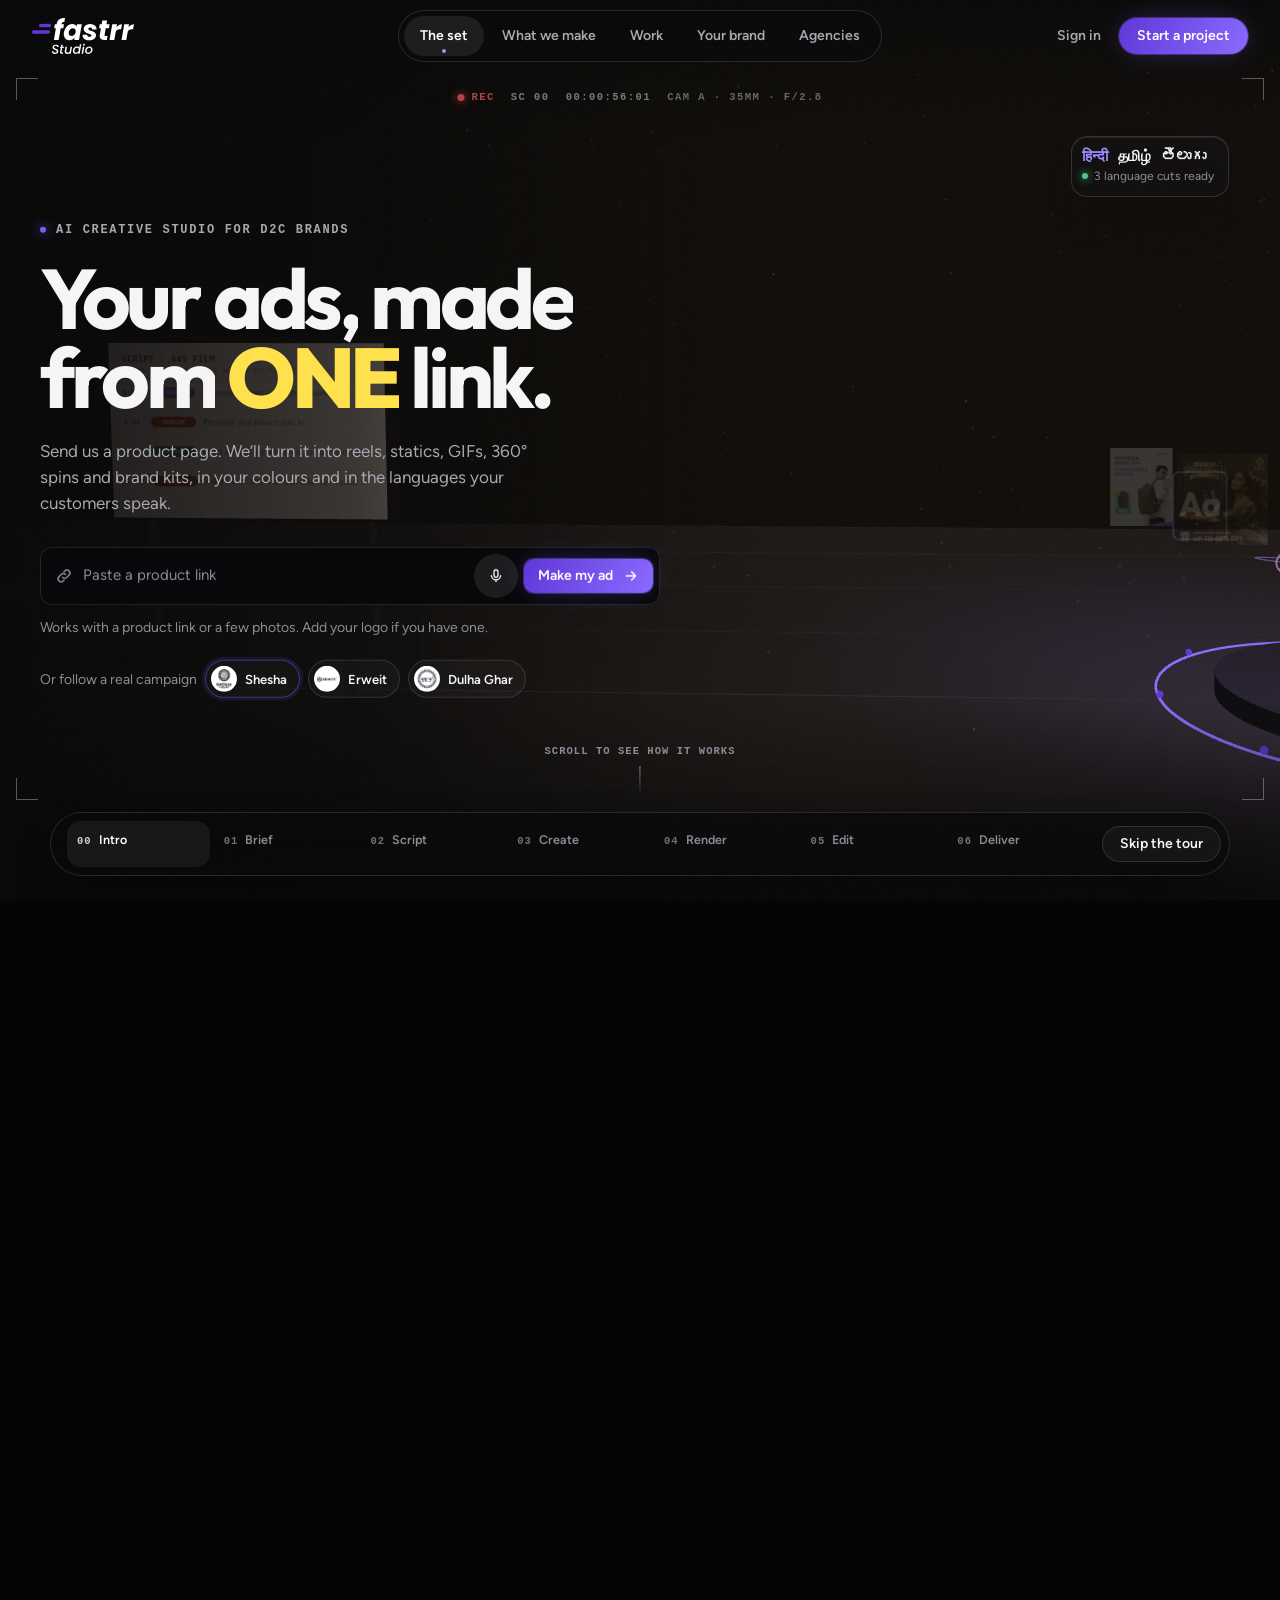
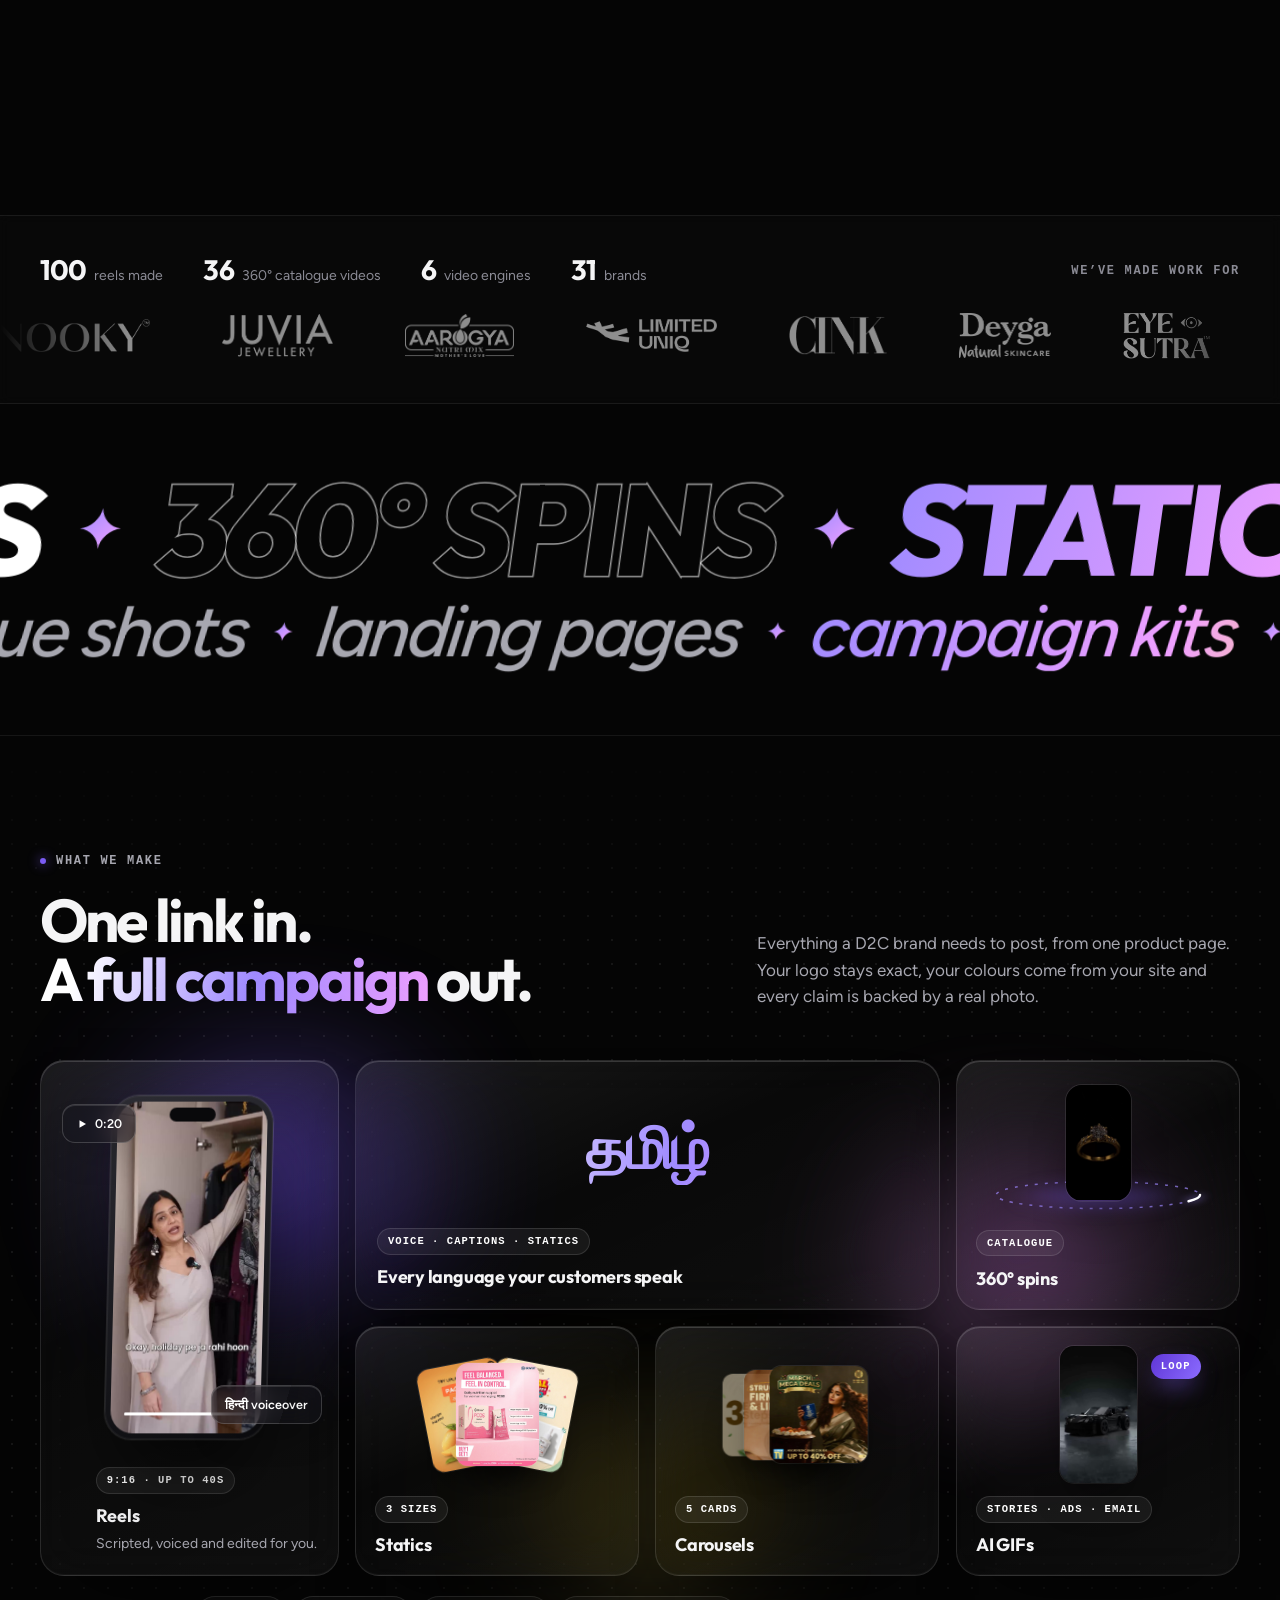
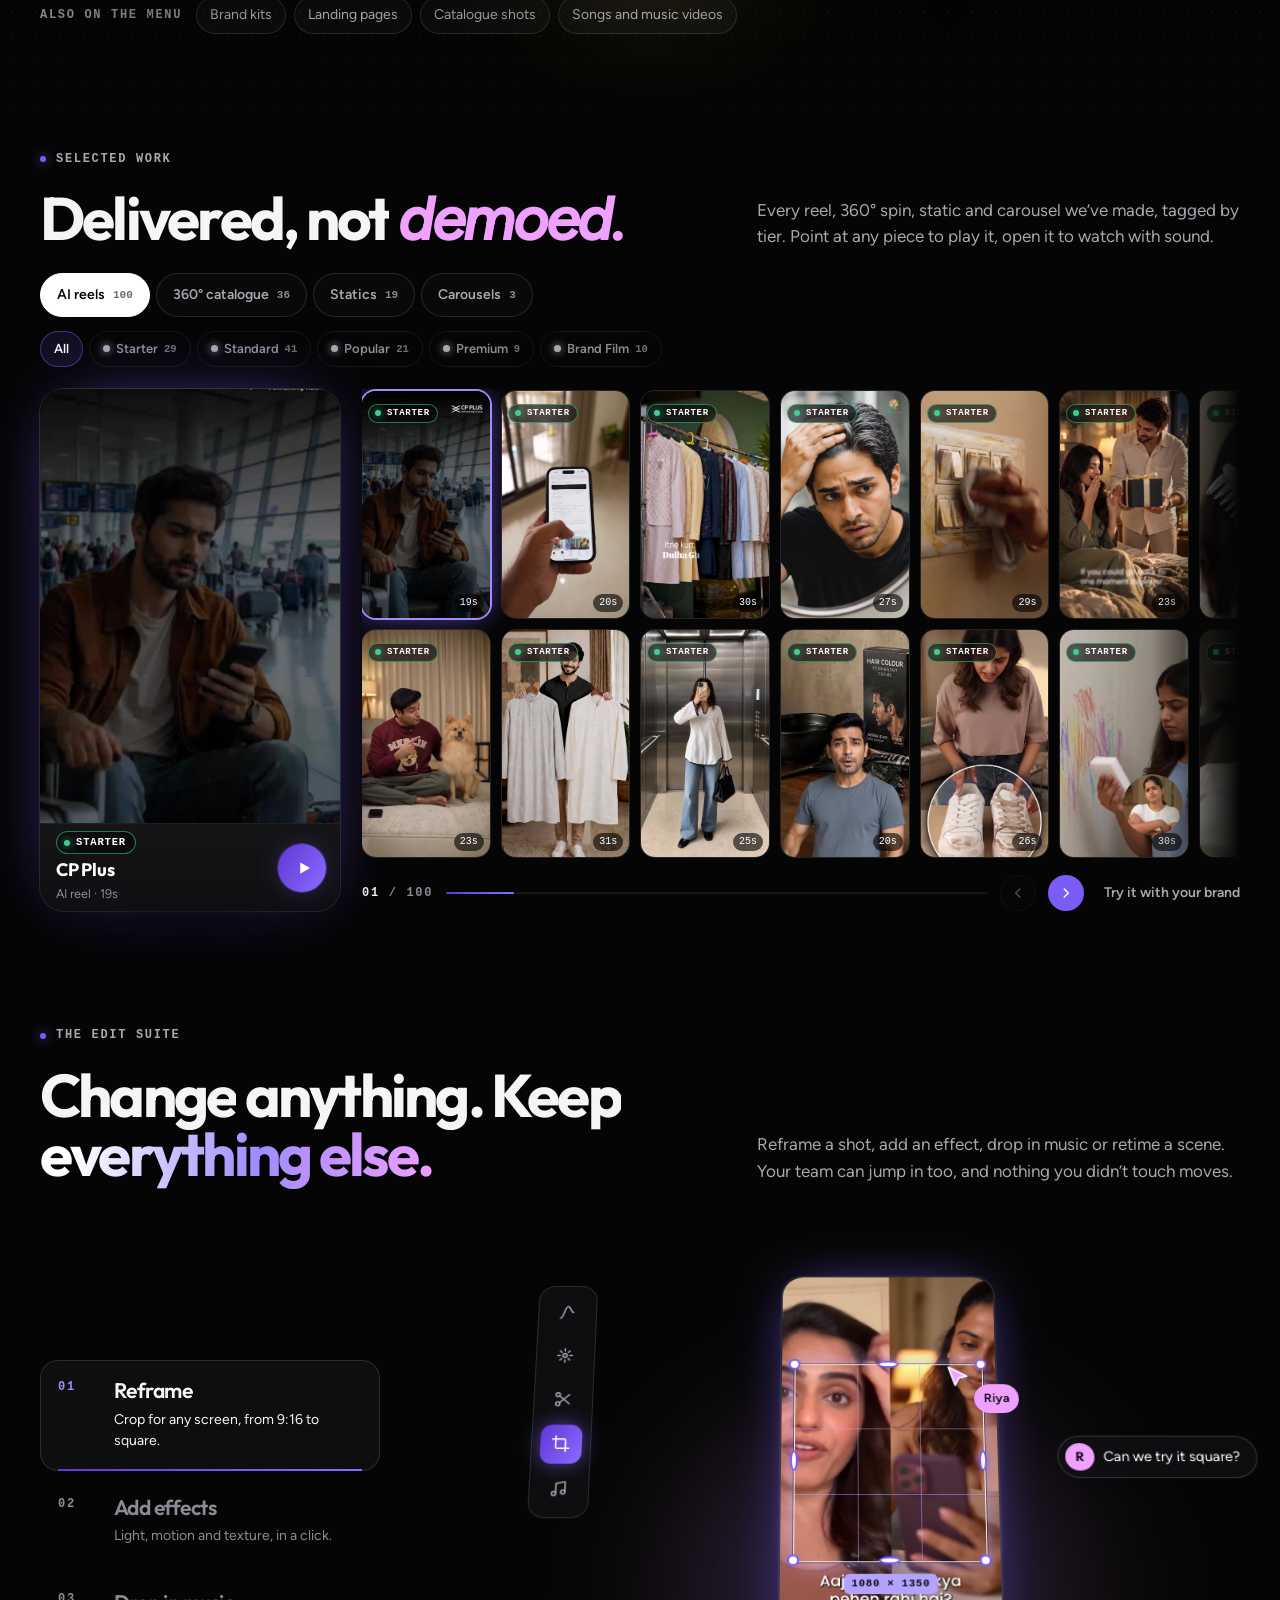
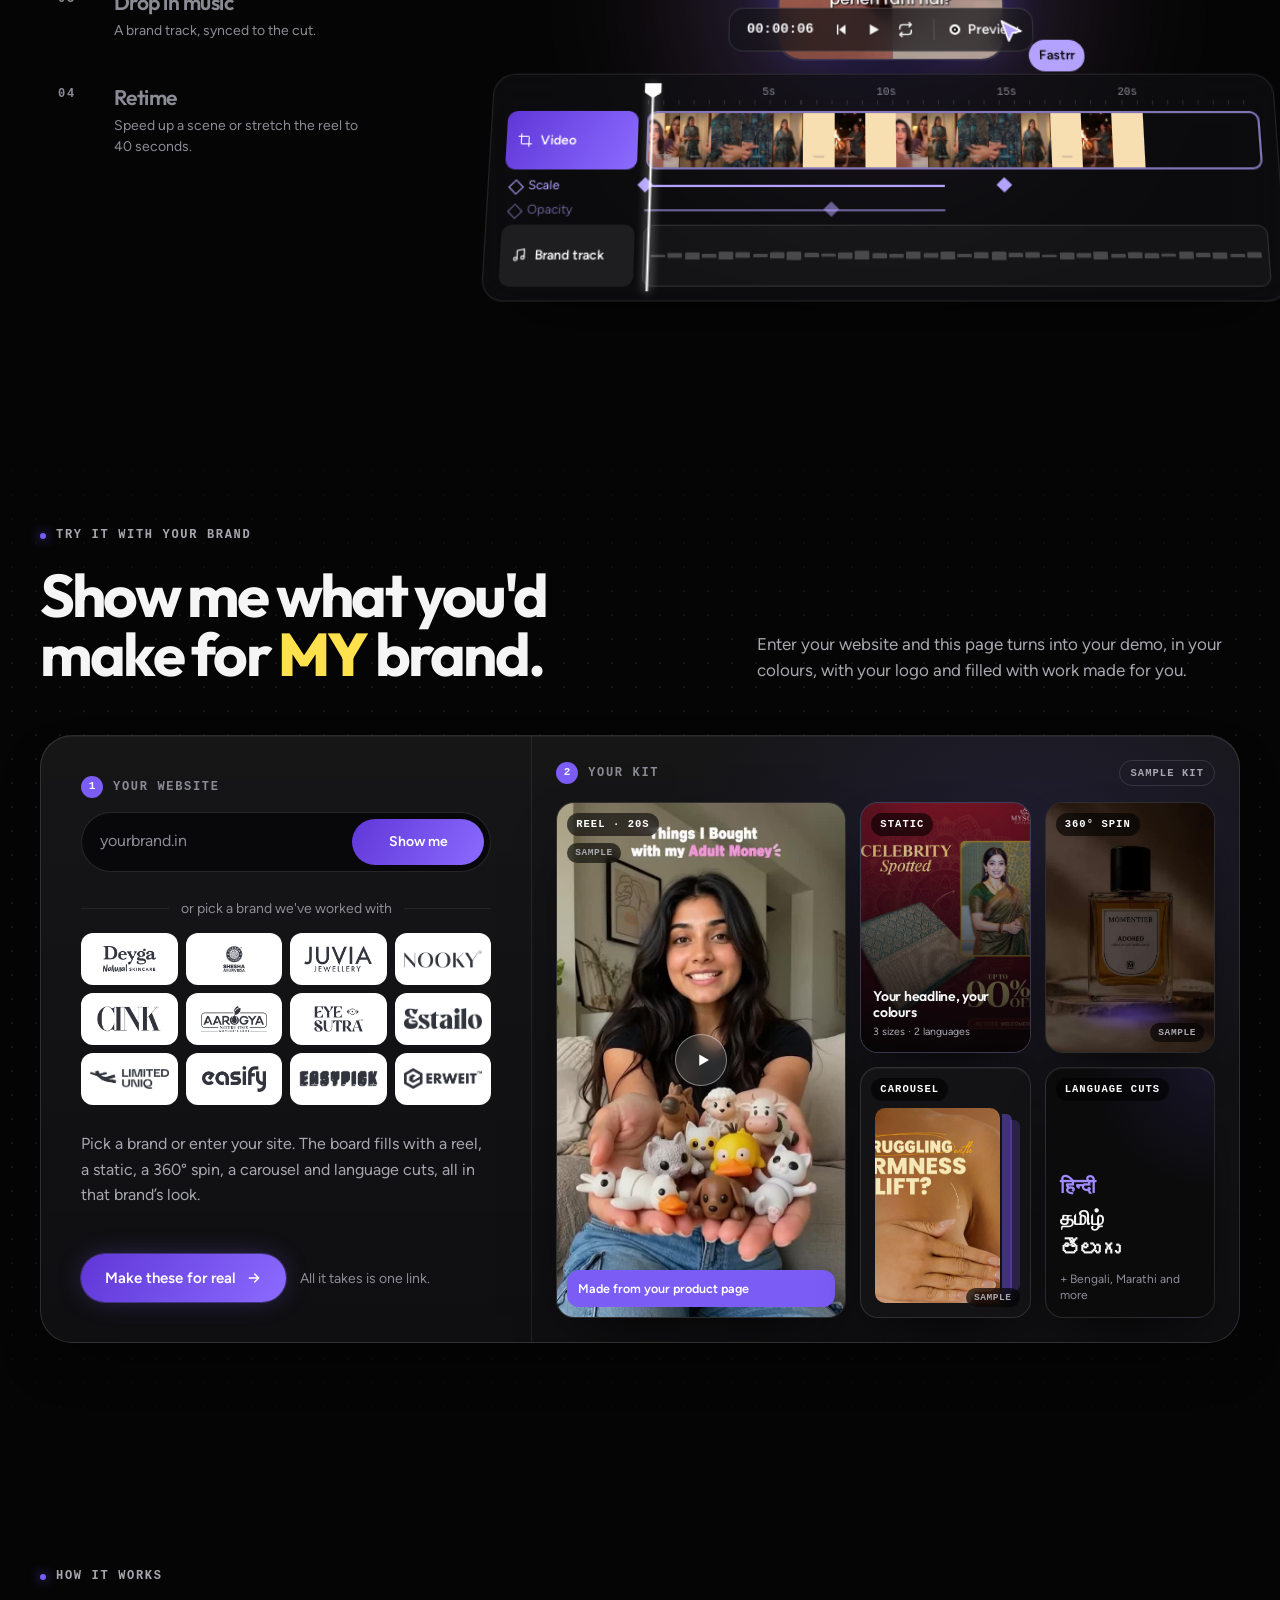
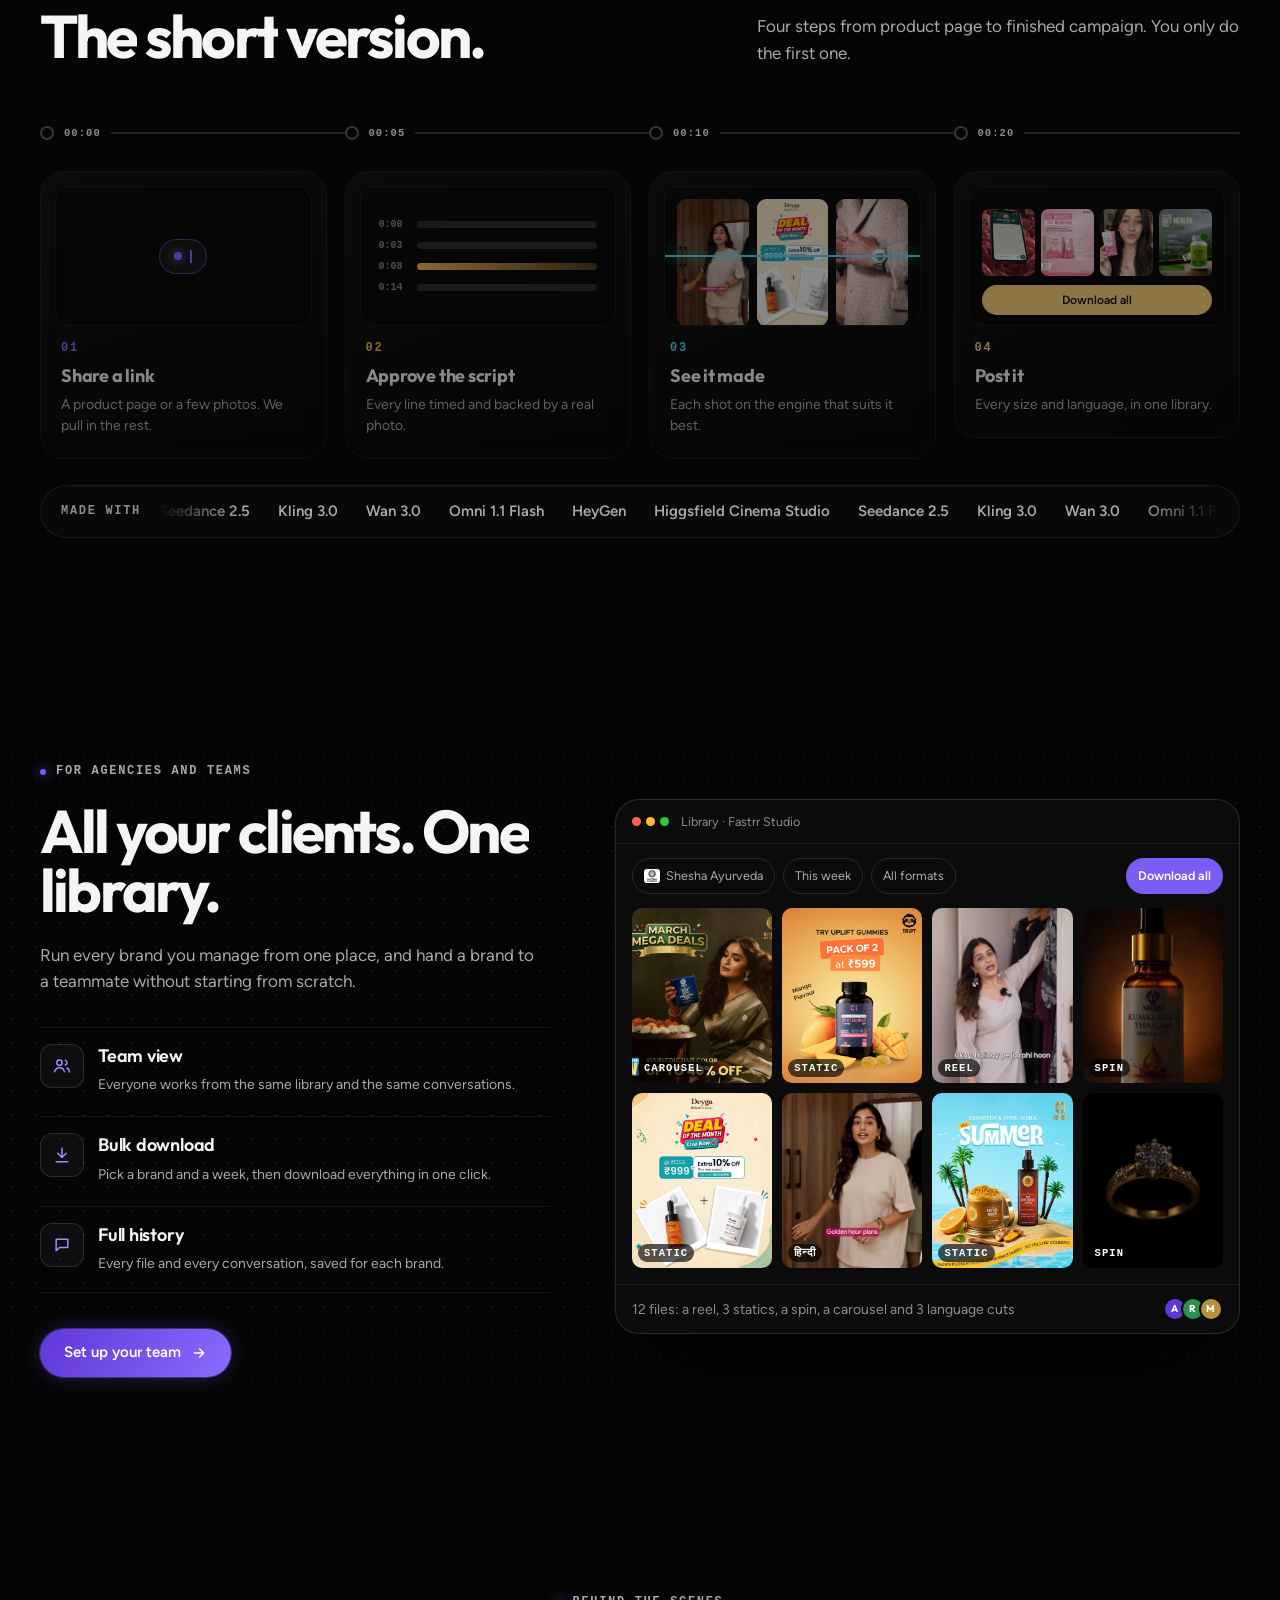
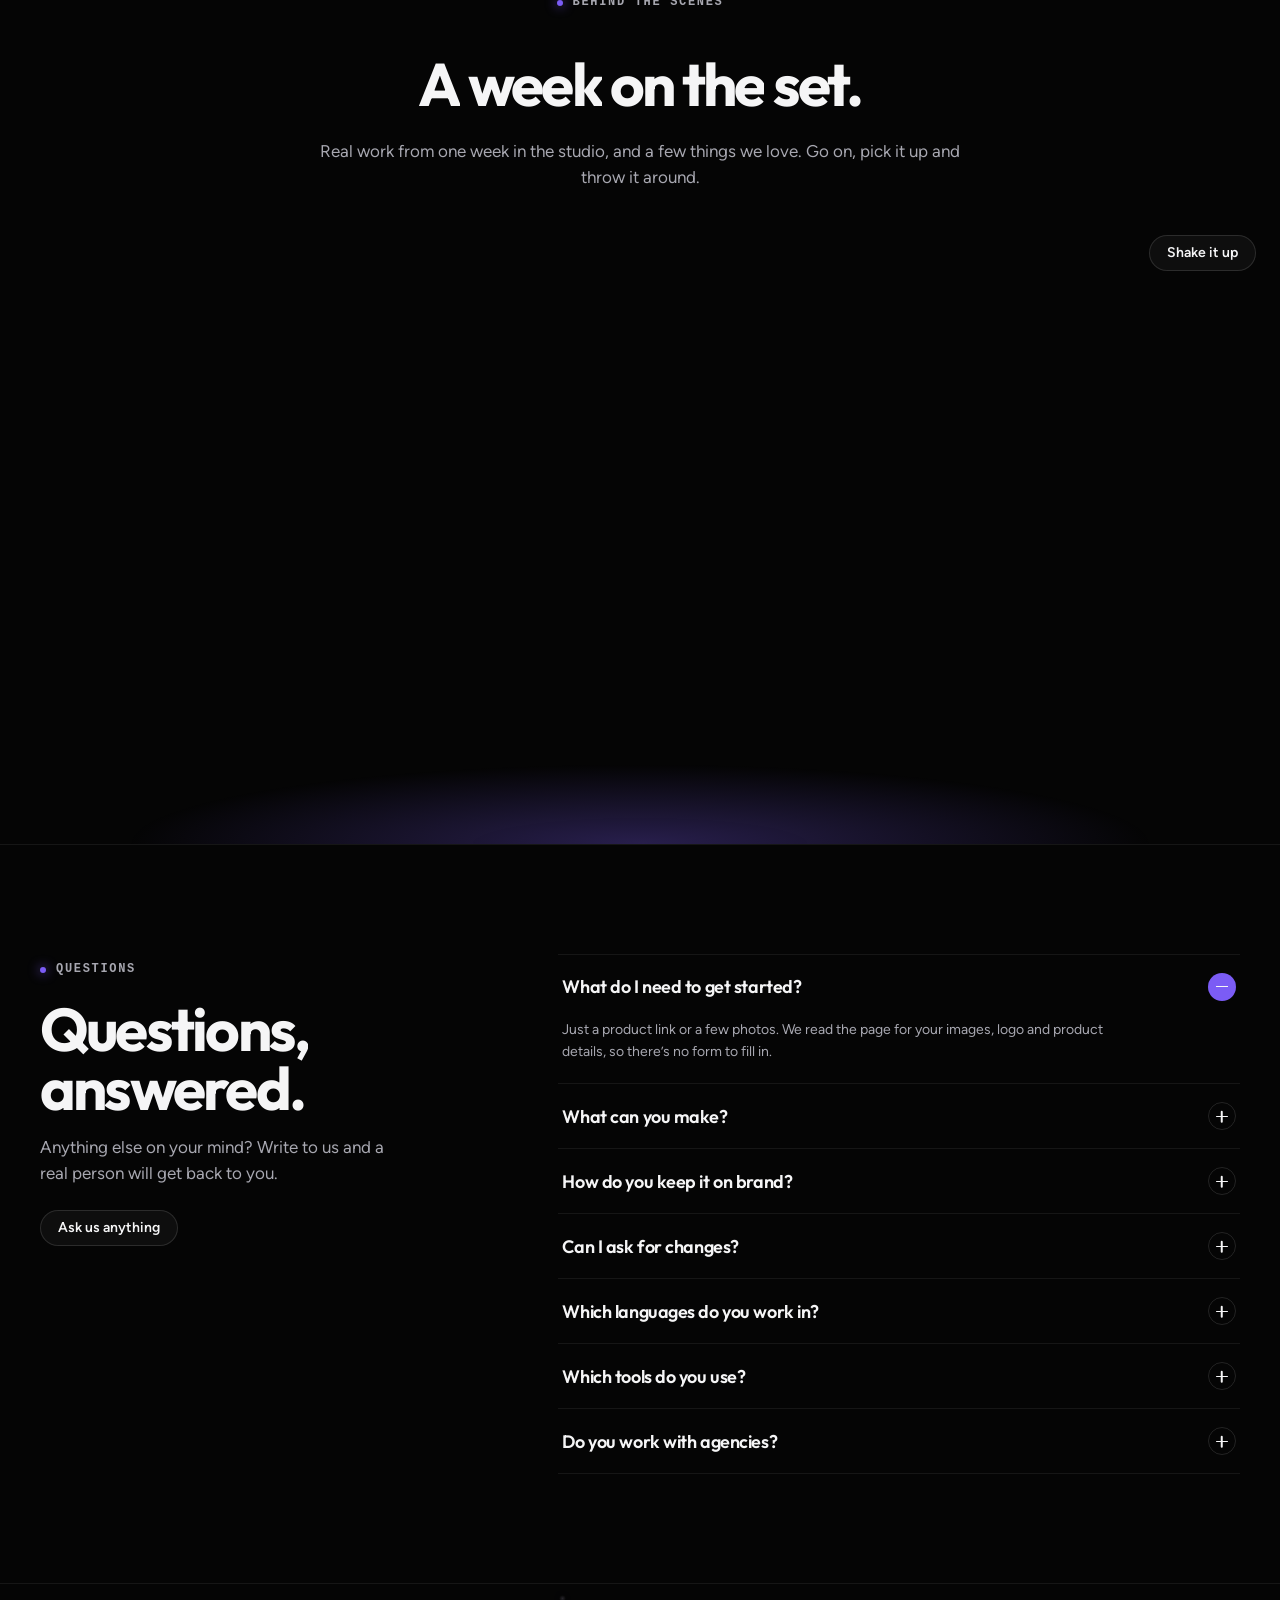
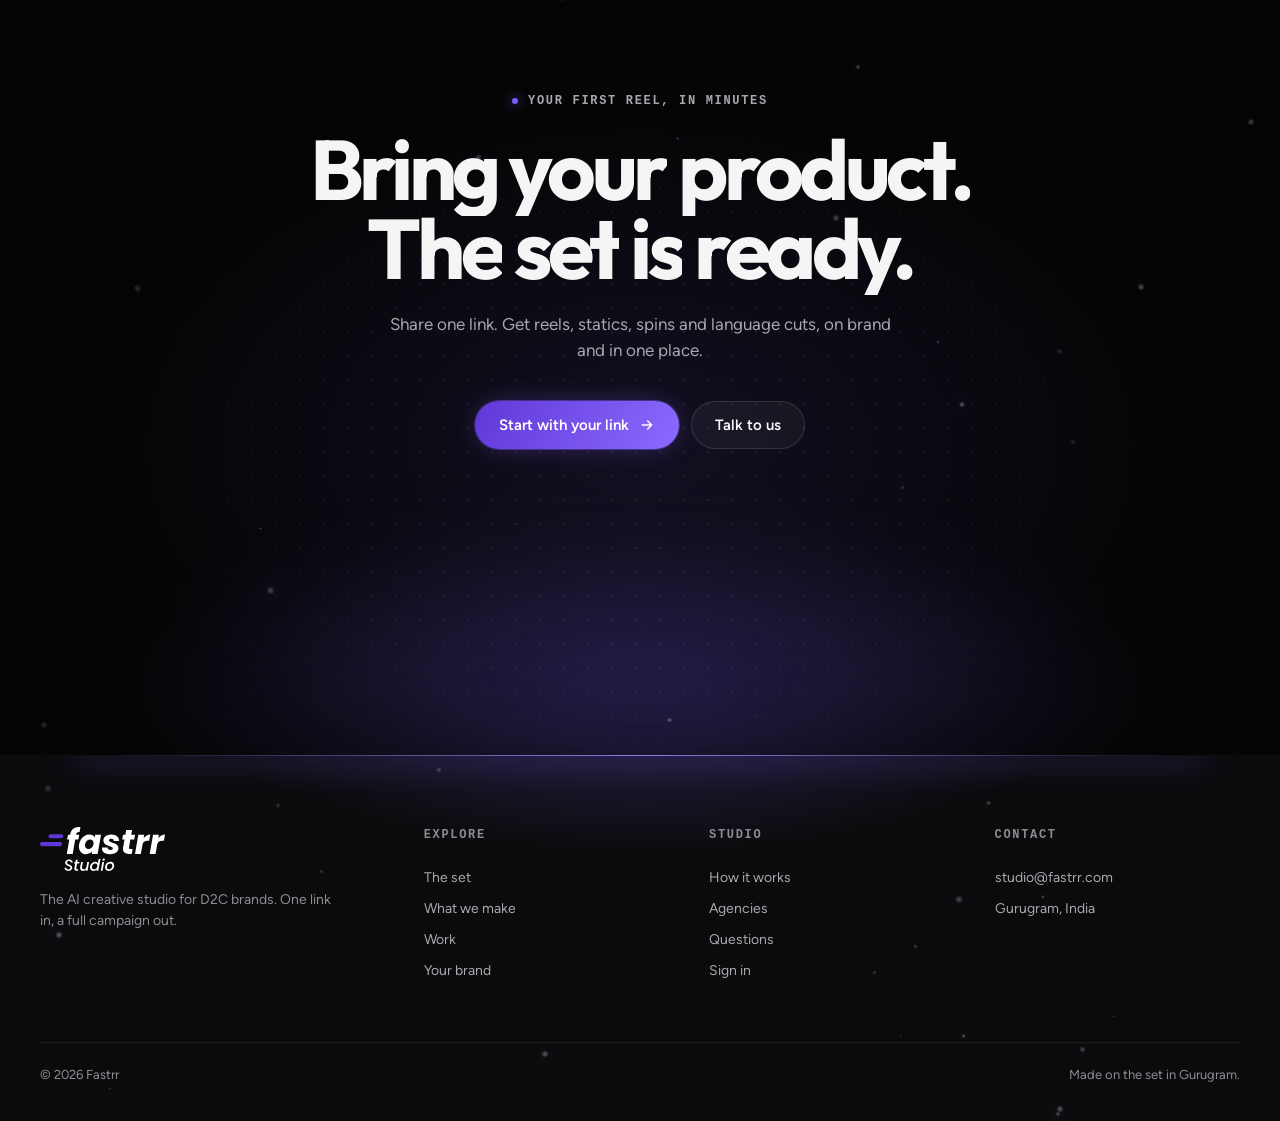
==== index.html @ 7f366449 "Polish alignment, spacing and visibility across the page - Hero: camera pulled back so the whole pos" ====
<!doctype html>
<html lang="en">
<head>
<meta charset="utf-8">
<meta name="viewport" content="width=device-width,initial-scale=1">
<title>Fastrr Studio · Ads, reels and brand assets from one link</title>
<meta name="description" content="Share one product link. Fastrr Studio makes reels, statics, GIFs, 360° spins and campaign kits in Indian languages, on brand and ready to post.">
<meta name="theme-color" content="#050505">
<meta property="og:title" content="Fastrr Studio · Your ads, made from one link">
<meta property="og:description" content="Reels, statics, GIFs, 360° spins and campaign kits in Indian languages, made from a single product page.">
<meta property="og:image" content="assets/creatives/reels/premium/viral-characters-nilini-1856.jpg">
<link rel="icon" type="image/svg+xml" href="assets/brand/favicon-light-theme.svg" media="(prefers-color-scheme: light)">
<link rel="icon" type="image/svg+xml" href="assets/brand/favicon-dark-theme.svg" media="(prefers-color-scheme: dark)">
<link rel="icon" type="image/svg+xml" href="assets/brand/favicon-light-theme.svg">
<link rel="preload" href="assets/fonts/outfit-latin-700-normal.woff2" as="font" type="font/woff2" crossorigin>
<link rel="preload" href="assets/fonts/figtree-latin-400-normal.woff2" as="font" type="font/woff2" crossorigin>
<link rel="stylesheet" href="assets/fonts/fonts.css">
<link rel="stylesheet" href="assets/css/styles.css">
<script src="vendor/three/three.min.js" defer></script>
</head>
<body id="top">
<div class="intro" id="intro" aria-hidden="true">
  <div class="in"><img src="assets/brand/fastrr-studio-logo.svg" alt="" width="510" height="180"><div class="meter"><i id="intro-bar"></i></div><span class="count" id="intro-count">000</span></div>
  <div class="row"><span>Getting the set ready</span><span>Fastrr Studio · 2026</span></div>
</div>
<div class="cur" id="cur" aria-hidden="true"><span id="cur-l"></span></div><div class="cur-dot" id="cur-dot" aria-hidden="true"></div>
<canvas id="fx" aria-hidden="true"></canvas>
<div class="fx-label" id="fx-label" aria-hidden="true" hidden><b id="fx-n"></b><span id="fx-t"></span></div>
<a class="skip" href="#main">Skip to content</a>

<!-- ============================================================ HEADER -->
<header class="hd" id="hd">
  <div class="hd-in">
    <a class="logo" href="#top" aria-label="Fastrr Studio, back to the top"><img src="assets/brand/fastrr-studio-logo.svg" alt="Fastrr Studio" width="510" height="180"></a>
    <nav class="nav" id="nav" aria-label="Primary">
      <a href="#set" data-spy="set">The set</a>
      <a href="#formats" data-spy="formats">What we make</a>
      <a href="#work" data-spy="work">Work</a>
      <a href="#brand" data-spy="brand">Your brand</a>
      <a href="#agencies" data-spy="agencies">Agencies</a>
    </nav>
    <div class="hd-cta">
      <span class="madefor" id="madefor"><span>Made for</span><img alt="" id="madefor-logo"></span>
      <a class="lnk" href="https://app.fastrr.com" data-app>Sign in</a>
      <a class="btn sm" href="https://app.fastrr.com" data-app>Start a project</a>
      <button class="menu-btn" id="menu-btn" type="button" aria-expanded="false" aria-controls="menu" aria-label="Open menu"><i></i><i></i></button>
    </div>
  </div>
</header>
<div class="menu" id="menu" aria-label="Menu">
  <nav>
    <a href="#set">The set <small>01</small></a>
    <a href="#formats">What we make <small>02</small></a>
    <a href="#work">Work <small>03</small></a>
    <a href="#brand">Your brand <small>04</small></a>
    <a href="#agencies">Agencies <small>05</small></a>
    <a href="#faq">Questions <small>06</small></a>
  </nav>
  <div class="menu-cta">
    <a class="btn" href="https://app.fastrr.com" data-app>Start a project</a>
    <a class="btn ghost" href="https://app.fastrr.com" data-app>Sign in</a>
  </div>
</div>

<main id="main">
  <!-- ============================================================ THE SET (hero + seven stations over one 3D scene) -->
  <section class="set at0" id="set" aria-label="How a project runs: intro, brief, script, creative process, render, edit and delivery">
    <div class="stage" id="stage">
      <div class="dock" id="dock">
        <ol class="chaps" id="chaps" aria-label="Chapters"></ol>
        <a class="btn ghost sm skip-set" href="#formats">Skip the tour</a>
      </div>
      <div class="art" id="art">
        <canvas id="gl" role="img" aria-label="A film set with seven stations: brief desk, script table, turntable, render stage, edit bay, language booth and delivery wall."></canvas>
        <svg id="svgset" viewBox="0 0 1400 720" preserveAspectRatio="xMidYMid slice" role="img" aria-label="Illustration of the film set with seven stations in a row"></svg>
      </div>
      <div class="veil" aria-hidden="true"></div>
      <div class="grain" aria-hidden="true"></div>
      <div class="vf" aria-hidden="true">
        <span class="c k-tl"></span><span class="c k-tr"></span><span class="c k-bl"></span><span class="c k-br"></span>
        <span class="tc"><span class="rec"><i></i>Rec</span><span id="vf-sc">SC 00</span><span id="vf-tc">00:00:00:00</span><span class="lens">Cam A · 35mm · f/2.8</span></span>
      </div>
      <div class="slate" id="slate" aria-hidden="true"><i></i><span id="slate-t"></span></div>
      <div class="floaters" id="floaters" aria-hidden="true">
        <div class="fl b"><div><span class="scripts"><span>हिन्दी</span><span>தமிழ்</span><span>తెలుగు</span></span><small><i></i>3 language cuts ready</small></div></div>
      </div>
      <div class="engines" id="engines" aria-hidden="true">
        <span style="--c:#7b5cf5"><i></i>Seedance 2.5</span><span style="--c:#a08bff"><i></i>Kling 3.0</span><span style="--c:#8b6bff"><i></i>Wan 3.0</span><span style="--c:#c9b8ff"><i></i>Omni 1.1 Flash</span><span style="--c:#6037d7"><i></i>HeyGen</span><span style="--c:#f0a0ff"><i></i>Higgsfield Cinema Studio</span>
      </div>
      <div class="chapters" id="panels">
        <article class="panel hero on" id="panel-hero" aria-labelledby="h-hero">
          <span class="eyebrow">AI creative studio for D2C brands</span>
          <h1 id="h-hero" class="sw">Your ads, made from <span class="hl-y">one</span> link.</h1>
          <p class="hero-sub">Send us a product page. We’ll turn it into reels, statics, GIFs, 360° spins and brand kits, in your colours and in the languages your customers speak.</p>
          <form class="composer" id="composer">
            <svg class="lk" viewBox="0 0 24 24" fill="none" stroke="currentColor" stroke-width="2" stroke-linecap="round" aria-hidden="true"><path d="M10 14a4 4 0 0 0 5.66 0l3-3a4 4 0 0 0-5.66-5.66l-1 1"/><path d="M14 10a4 4 0 0 0-5.66 0l-3 3a4 4 0 0 0 5.66 5.66l1-1"/></svg>
            <label class="sr" for="link">Your product link</label>
            <input id="link" type="text" inputmode="url" placeholder="Paste a product link" autocomplete="off">
            <button type="button" class="mic" aria-label="Speak instead of typing"></button>
            <button type="submit" class="btn">Make my ad <svg viewBox="0 0 24 24" fill="none" stroke="currentColor" stroke-width="2.2" stroke-linecap="round" stroke-linejoin="round" aria-hidden="true"><path d="M5 12h14M13 6l6 6-6 6"/></svg></button>
          </form>
          <p class="hero-hint">Works with a product link or a few photos. Add your logo if you have one.</p>
          <p class="hero-note" id="hero-note" aria-live="polite"></p>
          <div class="runs" id="hero-runs" role="group" aria-label="Follow a real campaign"><span>Or follow a real campaign</span></div>
        </article>
      </div>
      <div class="cue" aria-hidden="true">Scroll to see how it works<i></i></div>
    </div>
  </section>

  <!-- ============================================================ TRUST -->
  <section class="trust" aria-label="Brands we have made work for">
    <div class="wrap trust-row">
      <dl class="tstats"><div><dt>100</dt><dd>reels made</dd></div><div><dt>36</dt><dd>360° catalogue videos</dd></div><div><dt>6</dt><dd>video engines</dd></div><div><dt>31</dt><dd>brands</dd></div></dl>
      <p>We’ve made work for</p>
    </div>
    <div class="marquee"><div class="mq-track" id="mq"></div></div>
  </section>
  <section class="kinetic" aria-label="Formats we make: reels, 360° spins, statics, AI GIFs, carousels, brand kits, landing pages, campaign kits, songs, language cuts and catalogue shots">
    <div class="k-row" data-dir="-1" aria-hidden="true"><span class="kw">Reels</span><span class="kw o">360° spins</span><span class="kw g">Statics</span><span class="kw o">AI GIFs</span><span class="kw">Carousels</span><span class="kw g">Brand kits</span></div>
    <div class="k-row" data-dir="1" aria-hidden="true"><span class="ki">landing pages</span><span class="ki g">campaign kits</span><span class="ki">songs &amp; music videos</span><span class="ki g">language cuts</span><span class="ki">catalogue shots</span></div>
  </section>

  <!-- ============================================================ WHAT WE MAKE -->
  <section class="sec dotted" id="formats" aria-labelledby="h-formats">
    <div class="wrap">
      <div class="head rv">
        <div><span class="eyebrow">What we make</span><h2 id="h-formats" class="sw">One link in. <span class="grad">A full campaign</span> out.</h2></div>
        <p>Everything a D2C brand needs to post, from one product page. Your logo stays exact, your colours come from your site and every claim is backed by a real photo.</p>
      </div>
      <div class="bento" id="bento">
        <div class="orbs" aria-hidden="true"><i></i><i></i><i></i></div>
        <article class="tile g t-reel rv">
          <div class="t-art phone-wrap" aria-hidden="true">
            <div class="phone"><video class="" data-auto muted loop playsinline preload="none" poster="assets/creatives/reels/standard/vivienne-midnight-glow-maxi-dress-v2-419.jpg" data-src="assets/creatives/reels/standard/vivienne-midnight-glow-maxi-dress-v2-419.preview.mp4"></video><span class="ph-ui"><i class="ph-bar"><i></i></i></span></div>
            <span class="chip c1"><svg viewBox="0 0 24 24" fill="currentColor"><path d="M7 4.5v15l13-7.5z"/></svg>0:20</span><span class="chip c3">हिन्दी voiceover</span>
          </div>
          <div class="t-copy"><span class="spec">9:16 · up to 40s</span><h3>Reels</h3><p>Scripted, voiced and edited for you.</p></div>
        </article>
        <article class="tile g t-lang rv d1">
          <div class="t-art" aria-hidden="true"><div class="rot" id="lang-rot"><span class="on">हिन्दी</span><span>தமிழ்</span><span>తెలుగు</span><span>বাংলা</span><span>मराठी</span><span>English</span></div></div>
          <div class="t-copy"><span class="spec">Voice · captions · statics</span><h3>Every language your customers speak</h3></div>
        </article>
        <article class="tile g t-spin rv d2">
          <div class="t-art spin-wrap" aria-hidden="true"><svg class="orbit" viewBox="0 0 200 56" preserveAspectRatio="none"><ellipse cx="100" cy="28" rx="97" ry="25"/><ellipse class="o2" cx="100" cy="28" rx="97" ry="25"/></svg><span class="floor"></span><video class="spin-v" data-auto muted loop playsinline preload="none" poster="assets/creatives/catalogue/standard/ring-14k-white-gold-plated-352.jpg" data-src="assets/creatives/catalogue/standard/ring-14k-white-gold-plated-352.preview.mp4"></video></div>
          <div class="t-copy"><span class="spec">Catalogue</span><h3>360° spins</h3></div>
        </article>
        <article class="tile g t-stat rv">
          <div class="t-art fan" aria-hidden="true"><img src="assets/creatives/statics/health-wellness/tript-uplift-gummies.jpg" alt="" loading="lazy"><img src="assets/creatives/statics/beauty-personal-care/deyga-deal-of-the-month-vitc.jpg" alt="" loading="lazy"><img src="assets/creatives/statics/health-wellness/erweit-pcos-balance-benefit.jpg" alt="" loading="lazy"></div>
          <div class="t-copy"><span class="spec">3 sizes</span><h3>Statics</h3></div>
        </article>
        <article class="tile g t-car rv d1">
          <div class="t-art deck" aria-hidden="true"><img src="assets/creatives/carousels/avimee-herbal-3-easy-steps-for-healthy-hair/01.jpg" alt="" loading="lazy"><img src="assets/creatives/carousels/is-health-stores-bust-firming-cream/01.jpg" alt="" loading="lazy"><img src="assets/creatives/carousels/shesha-ayurveda-nilini-ayurvedic-hair-colour/01.jpg" alt="" loading="lazy"></div>
          <div class="t-copy"><span class="spec">5 cards</span><h3>Carousels</h3></div>
        </article>
        <article class="tile g t-gif rv d2">
          <div class="t-art gif" aria-hidden="true"><video class="gif-v" data-auto muted loop playsinline preload="none" poster="assets/creatives/catalogue/premium/3d-motion-446.jpg" data-src="assets/creatives/catalogue/premium/3d-motion-446.preview.mp4"></video><span class="gif-b">Loop</span></div>
          <div class="t-copy"><span class="spec">Stories · ads · email</span><h3>AI GIFs</h3></div>
        </article>
      </div>
      <p class="also-make rv"><span>Also on the menu</span><i>Brand kits</i><i>Landing pages</i><i>Catalogue shots</i><i>Songs and music videos</i></p>
    </div>
  </section>

  <!-- ============================================================ WORK -->
  <section class="sec work" id="work" aria-labelledby="h-work">
    <div class="wrap">
      <div class="head rv">
        <div><span class="eyebrow">Selected work</span><h2 id="h-work" class="sw">Delivered, not <span class="hl-p">demoed.</span></h2></div>
        <p>Every reel, 360° spin, static and carousel we’ve made, tagged by tier. Point at any piece to play it, open it to watch with sound.</p>
      </div>
      <div class="lib-bar rv">
        <div class="lib-tabs" role="tablist" aria-label="Format" id="lib-tabs"></div>
        <div class="lib-subs" id="lib-subs" role="group" aria-label="Filter"></div>
      </div>
      <div class="wk rv">
        <div class="wk-feat" id="wk-feat">
          <div class="wk-media" id="wk-media" role="button" tabindex="0" aria-label="Open the featured piece"></div>
          <div class="wk-info"><div class="wk-txt"><span class="wk-tags" id="wk-tags"></span><b id="wk-t"></b><span id="wk-s"></span></div><button type="button" class="wk-pl" id="wk-play"></button></div>
        </div>
        <div class="wk-side">
          <div class="wk-rail" id="wk-rail" aria-label="All work in this format"></div>
          <div class="wk-nav"><span class="wk-n" id="wk-n"></span><div class="wk-prog" id="wk-prog" aria-hidden="true"><i></i></div><button type="button" class="pb" id="wk-prev" aria-label="Scroll back"></button><button type="button" class="pb next" id="wk-next" aria-label="Scroll on"></button><a class="lnk" href="#brand">Try it with your brand</a></div>
        </div>
      </div>
    </div>
  </section>

  <!-- ============================================================ EDIT SUITE -->
  <section class="sec suite" id="suite" aria-labelledby="h-suite">
    <div class="wrap">
      <div class="head rv">
        <div><span class="eyebrow">The edit suite</span><h2 id="h-suite" class="sw">Change anything. Keep <span class="grad">everything else.</span></h2></div>
        <p>Reframe a shot, add an effect, drop in music or retime a scene. Your team can jump in too, and nothing you didn’t touch moves.</p>
      </div>
      <div class="suite-grid">
        <ol class="acts" id="acts">
          <li class="on"><button type="button" data-ph="0"><span class="an">01</span><span><b>Reframe</b>Crop for any screen, from 9:16 to square.</span><i class="ap"><i></i></i></button></li>
          <li><button type="button" data-ph="1"><span class="an">02</span><span><b>Add effects</b>Light, motion and texture, in a click.</span><i class="ap"><i></i></i></button></li>
          <li><button type="button" data-ph="2"><span class="an">03</span><span><b>Drop in music</b>A brand track, synced to the cut.</span><i class="ap"><i></i></i></button></li>
          <li><button type="button" data-ph="3"><span class="an">04</span><span><b>Retime</b>Speed up a scene or stretch the reel to 40 seconds.</span><i class="ap"><i></i></i></button></li>
        </ol>
        <div class="ed-wrap" id="ed-wrap" aria-hidden="true">
          <div class="ed ph0" id="ed">
            <div class="ed-glow"></div>
            <div class="ed-rail l1"><span class="t t-curve"><svg viewBox="0 0 24 24" fill="none" stroke="currentColor" stroke-width="1.8" stroke-linecap="round" stroke-linejoin="round" aria-hidden="true"><path d="M4 20c4 0 5-16 9-16s3 8 7 8"/></svg></span><span class="t t-fx"><svg viewBox="0 0 24 24" fill="none" stroke="currentColor" stroke-width="1.8" stroke-linecap="round" stroke-linejoin="round" aria-hidden="true"><path d="M12 3v3M12 18v3M3 12h3M18 12h3M6 6l2 2M16 16l2 2M6 18l2-2M16 8l2-2"/><circle cx="12" cy="12" r="2.5"/></svg></span><span class="t t-cut"><svg viewBox="0 0 24 24" fill="none" stroke="currentColor" stroke-width="1.8" stroke-linecap="round" stroke-linejoin="round" aria-hidden="true"><circle cx="6" cy="18" r="2.5"/><circle cx="6" cy="6" r="2.5"/><path d="M8 7.5L20 18M8 16.5L20 6"/></svg></span><span class="t t-crop"><svg viewBox="0 0 24 24" fill="none" stroke="currentColor" stroke-width="1.8" stroke-linecap="round" stroke-linejoin="round" aria-hidden="true"><path d="M6 2v14a2 2 0 0 0 2 2h14M2 6h14a2 2 0 0 1 2 2v14"/></svg></span><span class="t t-note"><svg viewBox="0 0 24 24" fill="none" stroke="currentColor" stroke-width="1.8" stroke-linecap="round" stroke-linejoin="round" aria-hidden="true"><path d="M9 18V5l11-2v13"/><circle cx="6.5" cy="18" r="2.5"/><circle cx="17.5" cy="16" r="2.5"/></svg></span></div>
            <div class="ed-canvas l0">
              <div class="ed-img"><video class="" data-auto muted loop playsinline preload="none" poster="assets/creatives/reels/popular/boheme-bloom-kimono-mini-dress-393.jpg" data-src="assets/creatives/reels/popular/boheme-bloom-kimono-mini-dress-393.preview.mp4"></video></div>
              <svg class="ed-stroke" viewBox="0 0 300 300" preserveAspectRatio="none"><defs><linearGradient id="edg" x1="0" y1="0" x2="1" y2="1"><stop offset="0" stop-color="#a08bff"/><stop offset=".55" stop-color="#f0a0ff"/><stop offset="1" stop-color="#ffe14d"/></linearGradient></defs><path d="M232 18c-40 30-10 70-60 96s-70 22-56 64 70 40 40 104"/></svg>
              <span class="spark s1"></span><span class="spark s2"></span><span class="spark s3"></span>
              <div class="sel"><i class="g"></i><b class="h tl"></b><b class="h tr"></b><b class="h bl"></b><b class="h br"></b><b class="h tm"></b><b class="h bm"></b><b class="h ml"></b><b class="h mr"></b><span class="dim">1080 × 1350</span></div>
            </div>
            <div class="ed-fx l2"><span class="thumbs"><img src="assets/creatives/journey/suite/f3.jpg" alt=""><img src="assets/creatives/journey/suite/f6.jpg" alt=""></span><span class="pill"><svg viewBox="0 0 24 24" fill="currentColor"><path d="M12 2c.5 5 4.5 9 10 10-5.5 1-9.5 5-10 10-.5-5-4.5-9-10-10C7.5 11 11.5 7 12 2z"/></svg>Glow effect</span></div>
            <div class="ed-chat l2"><span class="av">R</span><span class="msg-b" id="ed-msg">Can we try it square?</span></div>
            <div class="ed-play l1"><span class="tc" id="ed-tc">00:04:12</span><span class="pc"><svg viewBox="0 0 24 24" fill="currentColor"><path d="M6 5h2v14H6zM18 5v14L9 12z"/></svg><svg viewBox="0 0 24 24" fill="currentColor"><path d="M7 4.5v15l13-7.5z"/></svg><svg viewBox="0 0 24 24" fill="none" stroke="currentColor" stroke-width="2" stroke-linecap="round"><path d="M17 2l3 3-3 3M4 11V9a4 4 0 0 1 4-4h12M7 22l-3-3 3-3M20 13v2a4 4 0 0 1-4 4H4"/></svg></span><span class="pv"><i></i>Preview</span></div>
            <div class="ed-tl l1">
              <div class="ruler"><span>0s</span><span>5s</span><span>10s</span><span>15s</span><span>20s</span><span class="x40">40s</span></div>
              <div class="trk vid"><span class="tn"><svg viewBox="0 0 24 24" fill="none" stroke="currentColor" stroke-width="1.8" stroke-linecap="round" stroke-linejoin="round" aria-hidden="true"><path d="M6 2v14a2 2 0 0 0 2 2h14M2 6h14a2 2 0 0 1 2 2v14"/></svg>Video</span><div class="film"><div class="film-in"><img src="assets/creatives/journey/suite/f1.jpg" alt=""><img src="assets/creatives/journey/suite/f2.jpg" alt=""><img src="assets/creatives/journey/suite/f3.jpg" alt=""><img src="assets/creatives/journey/suite/f4.jpg" alt=""><img src="assets/creatives/journey/suite/f5.jpg" alt=""><img src="assets/creatives/journey/suite/f6.jpg" alt=""><img src="assets/creatives/journey/suite/f7.jpg" alt=""><img src="assets/creatives/journey/suite/f8.jpg" alt=""><img src="assets/creatives/journey/suite/f1.jpg" alt=""><img src="assets/creatives/journey/suite/f2.jpg" alt=""><img src="assets/creatives/journey/suite/f3.jpg" alt=""><img src="assets/creatives/journey/suite/f4.jpg" alt=""><img src="assets/creatives/journey/suite/f5.jpg" alt=""><img src="assets/creatives/journey/suite/f6.jpg" alt=""><img src="assets/creatives/journey/suite/f7.jpg" alt=""><img src="assets/creatives/journey/suite/f8.jpg" alt=""></div></div></div>
              <div class="kf"><span>Scale</span><i class="ln"></i><b class="d d1"></b><b class="d d2"></b></div>
              <div class="kf o"><span>Opacity</span><i class="ln"></i><b class="d d3"></b></div>
              <div class="trk aud"><span class="tn"><svg viewBox="0 0 24 24" fill="none" stroke="currentColor" stroke-width="1.8" stroke-linecap="round" stroke-linejoin="round" aria-hidden="true"><path d="M9 18V5l11-2v13"/><circle cx="6.5" cy="18" r="2.5"/><circle cx="17.5" cy="16" r="2.5"/></svg>Brand track</span><div class="wave2" id="ed-wave"></div></div>
              <i class="ph" id="ed-ph"><b></b></i>
            </div>
            <div class="ed-file l3"><span class="fw"></span><svg viewBox="0 0 24 24" fill="none" stroke="currentColor" stroke-width="1.8" stroke-linecap="round" stroke-linejoin="round" aria-hidden="true"><path d="M9 18V5l11-2v13"/><circle cx="6.5" cy="18" r="2.5"/><circle cx="17.5" cy="16" r="2.5"/></svg><b>brand-track.wav</b></div>
            <span class="cur2 c-you l3"><svg viewBox="0 0 24 24" aria-hidden="true"><path d="M4 2.5l16 8.6-7 1.6-3.3 6.8z" fill="currentColor" stroke="#fff" stroke-width="1.4" stroke-linejoin="round"/></svg><em>Riya</em></span>
            <span class="cur2 c-ai l3"><svg viewBox="0 0 24 24" aria-hidden="true"><path d="M4 2.5l16 8.6-7 1.6-3.3 6.8z" fill="currentColor" stroke="#fff" stroke-width="1.4" stroke-linejoin="round"/></svg><em>Fastrr</em></span>
          </div>
        </div>
      </div>
    </div>
  </section>

  <!-- ============================================================ YOUR BRAND -->
  <section class="sec dotted brandsec" id="brand" aria-labelledby="h-brand">
    <div class="wrap">
      <div class="head rv">
        <div><span class="eyebrow">Try it with your brand</span><h2 id="h-brand">Show me what you'd make for <span class="hl-y">my</span> brand.</h2></div>
        <p>Enter your website and this page turns into your demo, in your colours, with your logo and filled with work made for you.</p>
      </div>
      <div class="studio rv">
        <div class="studio-ctl">
          <p class="step"><b>1</b>Your website</p>
          <form class="b-field" id="b-field">
            <label class="sr" for="b-url">Your brand's website</label>
            <input id="b-url" type="text" inputmode="url" placeholder="yourbrand.in" autocomplete="off">
            <button type="submit" id="b-submit">Show me</button>
          </form>
          <p class="or">or pick a brand we've worked with</p>
          <div class="b-logos" id="b-logos" role="group" aria-label="Choose a brand"></div>
          <p class="b-narr" id="b-narr" aria-live="polite"></p>
          <div class="b-swatch" id="b-swatch" aria-hidden="true"></div>
          <div class="b-cta"><a class="btn" href="https://app.fastrr.com" data-app id="b-go">Make these for real <svg viewBox="0 0 24 24" fill="none" stroke="currentColor" stroke-width="2.2" stroke-linecap="round" stroke-linejoin="round" aria-hidden="true"><path d="M5 12h14M13 6l6 6-6 6"/></svg></a><small>All it takes is one link.</small></div>
        </div>
        <div class="studio-board">
          <div class="board-bar"><span class="step" style="margin:0"><b>2</b>Your kit</span><span class="pill" id="board-pill">Sample kit</span></div>
          <div class="shelf" id="shelf" aria-label="What we would make">
            <div class="out o-reel"><span class="lab">Reel · 20s</span><img class="bg" id="o-reel-img" alt="Sample reel still standing in for your reel"><button class="play" type="button" aria-label="Play sample reel"></button><span class="smp" style="bottom:auto;top:38px;right:auto;left:10px">Sample</span><i class="shim"></i><div class="bar"><img id="o-logo-bar" alt="">Made from your product page</div></div>
            <div class="o-right">
              <div class="out o-static"><span class="lab">Static</span><img class="lg" id="o-logo-st" alt=""><img class="pd" id="o-static-img" alt="Sample product shot on the static"><p id="o-static-h">Your headline, your colours</p><small>3 sizes · 2 languages</small><i class="shim"></i></div>
              <div class="out o-spin"><span class="lab">360° spin</span><span class="o-turn" aria-hidden="true"></span><img id="o-spin-img" alt="Sample product on a turntable"><span class="smp">Sample</span><i class="shim"></i></div>
              <div class="out o-car"><span class="lab">Carousel</span><img id="o-car-img" alt="Sample carousel card"><span class="smp">Sample</span><i class="shim"></i></div>
              <div class="out o-langs"><span class="lab">Language cuts</span><div class="ls"><span>हिन्दी</span><span>தமிழ்</span><span>తెలుగు</span></div><span class="more">+ Bengali, Marathi and more</span><i class="shim"></i></div>
            </div>
          </div>
        </div>
      </div>
    </div>
  </section>

  <!-- ============================================================ HOW IT WORKS -->
  <section class="sec recap" id="process" aria-labelledby="h-process">
    <div class="wrap">
      <div class="head rv">
        <div><span class="eyebrow">How it works</span><h2 id="h-process" class="sw">The short version.</h2></div>
        <p>Four steps from product page to finished campaign. You only do the first one.</p>
      </div>
      <div class="rc" id="recap">
        <div class="rc-line" aria-hidden="true"><i id="rc-fill"></i></div>
        <ol class="rc-frames">
          <li style="--c:#8b6bff"><span class="rc-tc"><i></i>00:00</span><div class="rc-card"><div class="rc-vis v-link"><span class="lk-pill"><i></i><span class="typ">yourbrand.in/products/…</span></span></div><span class="rc-n">01</span><h3>Share a link</h3><p>A product page or a few photos. We pull in the rest.</p></div></li>
          <li style="--c:#f7b955"><span class="rc-tc"><i></i>00:05</span><div class="rc-card"><div class="rc-vis v-script"><i><b>0:00</b></i><i><b>0:03</b></i><i class="w"><b>0:08</b></i><i><b>0:14</b></i></div><span class="rc-n">02</span><h3>Approve the script</h3><p>Every line timed and backed by a real photo.</p></div></li>
          <li style="--c:#5fd4ff"><span class="rc-tc"><i></i>00:10</span><div class="rc-card"><div class="rc-vis v-render"><img src="assets/creatives/reels/popular/coral-candy-boho-mini-dress-394.jpg" alt=""><img src="assets/creatives/statics/beauty-personal-care/deyga-deal-of-the-month-vitc.jpg" alt=""><img src="assets/creatives/catalogue/premium/aurex-37.jpg" alt=""><span class="scan"></span></div><span class="rc-n">03</span><h3>See it made</h3><p>Each shot on the engine that suits it best.</p></div></li>
          <li style="--c:#ffd27a"><span class="rc-tc"><i></i>00:20</span><div class="rc-card"><div class="rc-vis v-lib"><img src="assets/creatives/reels/premium/pcos-body-group-chat-348.jpg" alt=""><img src="assets/creatives/statics/health-wellness/erweit-pcos-balance-benefit.jpg" alt=""><img src="assets/creatives/reels/premium/pcos-ugc-271.jpg" alt=""><img src="assets/creatives/statics/health-wellness/erweit-weitsure-gut-health.jpg" alt=""><span class="dl">Download all</span></div><span class="rc-n">04</span><h3>Post it</h3><p>Every size and language, in one library.</p></div></li>
        </ol>
      </div>
      <div class="engines-tk rv" aria-label="Made with Seedance 2.5, Kling 3.0, Wan 3.0, Omni 1.1 Flash, HeyGen and Higgsfield Cinema Studio"><span>Made with</span><div class="tk"><div class="tk-in"><i>Seedance 2.5</i><i>Kling 3.0</i><i>Wan 3.0</i><i>Omni 1.1 Flash</i><i>HeyGen</i><i>Higgsfield Cinema Studio</i><i aria-hidden="true">Seedance 2.5</i><i aria-hidden="true">Kling 3.0</i><i aria-hidden="true">Wan 3.0</i><i aria-hidden="true">Omni 1.1 Flash</i><i aria-hidden="true">HeyGen</i><i aria-hidden="true">Higgsfield Cinema Studio</i></div></div></div>
    </div>
  </section>

  <!-- ============================================================ AGENCIES -->
  <section class="sec dotted" id="agencies" aria-labelledby="h-ag">
    <div class="wrap split">
      <div class="rv">
        <span class="eyebrow">For agencies and teams</span>
        <h2 id="h-ag" class="sw">All your clients. One library.</h2>
        <p>Run every brand you manage from one place, and hand a brand to a teammate without starting from scratch.</p>
        <ul class="feats">
          <li><span class="ic"><svg viewBox="0 0 24 24" fill="none" stroke="currentColor" stroke-width="1.8" stroke-linecap="round" stroke-linejoin="round" aria-hidden="true"><circle cx="9" cy="8" r="3.2"/><path d="M3 19c.8-3.2 3.2-5 6-5s5.2 1.8 6 5"/><path d="M16 5.2a3 3 0 0 1 0 5.6M18 14.4c1.6.7 2.6 2.3 3 4.6"/></svg></span><div><b>Team view</b><span>Everyone works from the same library and the same conversations.</span></div></li>
          <li><span class="ic"><svg viewBox="0 0 24 24" fill="none" stroke="currentColor" stroke-width="1.8" stroke-linecap="round" stroke-linejoin="round" aria-hidden="true"><path d="M12 4v11M7 10l5 5 5-5M5 20h14"/></svg></span><div><b>Bulk download</b><span>Pick a brand and a week, then download everything in one click.</span></div></li>
          <li><span class="ic"><svg viewBox="0 0 24 24" fill="none" stroke="currentColor" stroke-width="1.8" stroke-linecap="round" stroke-linejoin="round" aria-hidden="true"><path d="M5 5h14v10H9l-4 4z"/></svg></span><div><b>Full history</b><span>Every file and every conversation, saved for each brand.</span></div></li>
        </ul>
        <a class="btn" href="https://app.fastrr.com" data-app>Set up your team <svg viewBox="0 0 24 24" fill="none" stroke="currentColor" stroke-width="2.2" stroke-linecap="round" stroke-linejoin="round" aria-hidden="true"><path d="M5 12h14M13 6l6 6-6 6"/></svg></a>
      </div>
      <div class="app rv d2" aria-label="Preview of the shared library">
        <div class="app-bar"><span class="cdots"><i></i><i></i><i></i></span><span>Library · Fastrr Studio</span></div>
        <div class="app-tools" id="app-tools"></div>
        <div class="app-grid" id="app-grid"></div>
        <div class="app-foot"><span>12 files: a reel, 3 statics, a spin, a carousel and 3 language cuts</span><span class="avs" aria-label="Shared with 3 teammates"><i>A</i><i>R</i><i>M</i></span></div>
      </div>
    </div>
  </section>

  <!-- ============================================================ PILE -->
  <section class="sec pile-sec" id="pile" aria-labelledby="h-pile">
    <div class="wrap">
      <div class="head center rv"><span class="eyebrow">Behind the scenes</span><h2 id="h-pile" class="sw">A week on the set.</h2><p>Real work from one week in the studio, and a few things we love. Go on, pick it up and throw it around.</p></div>
    </div>
    <div class="pile" id="pile-box" aria-label="A playful pile of work samples and stickers">
      <div class="pi img" style="--w:150px;--h:188px"><img src="assets/creatives/statics/beauty-personal-care/deyga-aloe-vera-before-after.jpg" alt="Deyga aloe vera static"></div>
      <div class="pi img" style="--w:128px;--h:228px"><img src="assets/creatives/reels/premium/viral-characters-nilini-1856.jpg" alt="Nilini brand film still"></div>
      <div class="pi img" style="--w:170px;--h:170px"><img src="assets/creatives/carousels/avimee-herbal-3-easy-steps-for-healthy-hair/01.jpg" alt="Avimee Herbal carousel card"></div>
      <div class="pi img m-hide" style="--w:150px;--h:188px"><img src="assets/creatives/statics/health-wellness/matri-period-pain-relief-mothers-day.jpg" alt="Matri static"></div>
      <div class="pi img" style="--w:128px;--h:228px"><img src="assets/creatives/catalogue/premium/led-table-lamp-79.jpg" alt="LED table lamp 360 still"></div>
      <div class="pi img m-hide" style="--w:150px;--h:188px"><img src="assets/creatives/statics/health-wellness/tript-uplift-pure-extract.jpg" alt="Tript Uplift static"></div>
      <div class="pi img m-hide" style="--w:128px;--h:228px"><img src="assets/creatives/reels/popular/grime-monster-vs-kleenest-hero-ai-vfx-battle-campaign-390.jpg" alt="AI VFX battle reel still"></div>
      <div class="pi k-num" style="--w:230px;--h:130px"><b>100</b><span>AI reels made</span></div>
      <div class="pi k-lang" style="--w:250px;--h:96px">हिन्दी · தமிழ் · తెలుగు</div>
      <div class="pi k-note" style="--w:190px;--h:150px"><span>Shot 2</span>Show the box, not the hands.</div>
      <div class="pi k-pill" style="--w:170px;--h:64px">On brand</div>
      <div class="pi k-dot" style="--w:120px;--h:120px">40s</div>
      <div class="pi k-mark" style="--w:120px;--h:120px"><img src="assets/brand/favicon-dark-theme.svg" alt="Fastrr mark"></div>
      <div class="pi k-out" style="--w:240px;--h:64px">Made in Gurugram</div>
      <button type="button" class="btn ghost sm pile-shake" id="pile-shake">Shake it up</button>
    </div>
  </section>

  <!-- ============================================================ FAQ -->
  <section class="sec" id="faq" aria-labelledby="h-faq">
    <div class="wrap">
      <div class="faq-grid">
      <div class="faq-side rv"><span class="eyebrow">Questions</span><h2 id="h-faq" class="sw">Questions, answered.</h2><p>Anything else on your mind? Write to us and a real person will get back to you.</p><a class="btn ghost sm" href="mailto:studio@fastrr.com">Ask us anything</a></div>
      <div class="faq rv">
        <details open><summary>What do I need to get started?<i aria-hidden="true"></i></summary><p class="ans">Just a product link or a few photos. We read the page for your images, logo and product details, so there’s no form to fill in.</p></details>
        <details><summary>What can you make?<i aria-hidden="true"></i></summary><p class="ans">Reels, statics, AI GIFs, 360° spins, catalogue shots, carousels, landing pages, brand kits and campaign kits in Indian languages. Songs and music videos too.</p></details>
        <details><summary>How do you keep it on brand?<i aria-hidden="true"></i></summary><p class="ans">We place your logo exactly as it is and take your colours from your site. Every line of the script is checked against your photos before anything is made.</p></details>
        <details><summary>Can I ask for changes?<i aria-hidden="true"></i></summary><p class="ans">Of course. Swap one shot and keep the rest, stretch a 20-second reel to 40 seconds, or try a different look. Type it, or just say it.</p></details>
        <details><summary>Which languages do you work in?<i aria-hidden="true"></i></summary><p class="ans">Hindi, Tamil, Telugu, Bengali, Marathi, English and more. Each version gets its own voiceover, captions and statics, with your logo and timing kept.</p></details>
        <details><summary>Which tools do you use?<i aria-hidden="true"></i></summary><p class="ans">Seedance 2.5, Kling 3.0, Wan 3.0, Omni 1.1 Flash, HeyGen and Higgsfield Cinema Studio. We pick the one that suits each shot, so you don’t have to.</p></details>
        <details><summary>Do you work with agencies?<i aria-hidden="true"></i></summary><p class="ans">Yes. Your team shares one library and every conversation, and you can download a brand’s whole week of work in one go.</p></details>
      </div>
      </div>
    </div>
  </section>

  <!-- ============================================================ FINAL CTA -->
  <section class="final" aria-labelledby="h-final">
    <div class="wrap rv">
      <span class="eyebrow">Your first reel, in minutes</span>
      <h2 id="h-final" class="sw">Bring your product. The set is ready.</h2>
      <p>Share one link. Get reels, statics, spins and language cuts, on brand and in one place.</p>
      <div class="ctas">
        <a class="btn" href="https://app.fastrr.com" data-app>Start with your link <svg viewBox="0 0 24 24" fill="none" stroke="currentColor" stroke-width="2.2" stroke-linecap="round" stroke-linejoin="round" aria-hidden="true"><path d="M5 12h14M13 6l6 6-6 6"/></svg></a>
        <a class="btn ghost" href="mailto:studio@fastrr.com">Talk to us</a>
      </div>
    </div>
    <div class="word-stage" id="word-stage" aria-hidden="true"></div>
    <div class="floor-glow" aria-hidden="true"></div>
    <div class="motes" aria-hidden="true"></div>
  </section>
</main>

<!-- ============================================================ FOOTER -->
<footer id="contact">
  <div class="motes" aria-hidden="true"></div>
  <div class="wrap">
    <div class="f-grid">
      <div class="f-brand"><img src="assets/brand/fastrr-studio-logo.svg" alt="Fastrr Studio" width="510" height="180"><p>The AI creative studio for D2C brands. One link in, a full campaign out.</p></div>
      <div class="f-col"><h4>Explore</h4><a href="#set">The set</a><a href="#formats">What we make</a><a href="#work">Work</a><a href="#brand">Your brand</a></div>
      <div class="f-col"><h4>Studio</h4><a href="#process">How it works</a><a href="#agencies">Agencies</a><a href="#faq">Questions</a><a href="https://app.fastrr.com" data-app>Sign in</a></div>
      <div class="f-col"><h4>Contact</h4><a href="mailto:studio@fastrr.com">studio@fastrr.com</a><span>Gurugram, India</span></div>
    </div>
    <div class="f-foot"><span>© 2026 Fastrr</span><span>Made on the set in Gurugram.</span></div>
  </div>
</footer>

<dialog class="lb" id="lb" aria-labelledby="lb-t">
  <div class="in">
    <div class="lb-media" id="lb-media"><video id="lb-v" playsinline controls loop preload="none" disablepictureinpicture controlslist="nodownload noplaybackrate"></video><span class="lb-spin" aria-hidden="true"></span><img id="lb-i" alt=""><div class="lb-dots" id="lb-dots"></div></div>
    <div class="cap">
      <small id="lb-n"></small>
      <span class="lb-tags" id="lb-tags"></span>
      <b id="lb-t"></b>
      <p id="lb-s"></p>
      <div class="row"><button type="button" class="pb" id="lb-prev" aria-label="Previous"></button><button type="button" class="pb next" id="lb-next" aria-label="Next"></button></div>
    </div>
  </div>
  <button type="button" class="pb x" id="lb-x" aria-label="Close" autofocus></button>
</dialog>

<script src="vendor/lenis/lenis.min.js"></script>
<script src="vendor/matter/matter.min.js" defer></script>
<script src="assets/js/creatives.js"></script>
<script src="assets/js/data.js"></script>
<script src="assets/js/journey.js"></script>
<script src="assets/js/app.js"></script>
</body>
</html>
---- assets/fonts/fonts.css ----
@font-face{font-family:Outfit;font-weight:500;font-style:normal;font-display:swap;src:url(./outfit-latin-500-normal.woff2) format('woff2')}
@font-face{font-family:Outfit;font-weight:600;font-style:normal;font-display:swap;src:url(./outfit-latin-600-normal.woff2) format('woff2')}
@font-face{font-family:Outfit;font-weight:700;font-style:normal;font-display:swap;src:url(./outfit-latin-700-normal.woff2) format('woff2')}
@font-face{font-family:Outfit;font-weight:800;font-style:normal;font-display:swap;src:url(./outfit-latin-800-normal.woff2) format('woff2')}
@font-face{font-family:Figtree;font-weight:400;font-style:normal;font-display:swap;src:url(./figtree-latin-400-normal.woff2) format('woff2')}
@font-face{font-family:Figtree;font-weight:500;font-style:normal;font-display:swap;src:url(./figtree-latin-500-normal.woff2) format('woff2')}
@font-face{font-family:Figtree;font-weight:600;font-style:normal;font-display:swap;src:url(./figtree-latin-600-normal.woff2) format('woff2')}
@font-face{font-family:Figtree;font-weight:700;font-style:normal;font-display:swap;src:url(./figtree-latin-700-normal.woff2) format('woff2')}
@font-face{font-family:Figtree;font-weight:500;font-style:italic;font-display:swap;src:url(./figtree-latin-500-italic.woff2) format('woff2')}
---- assets/css/styles.css ----
/* ==========================================================================
   FASTRR STUDIO · design system
   Dark, cinematic, violet. --accent* tokens are re-skinned by "Your brand".
   ========================================================================== */
:root{
  --bg-0:#050505; --bg-1:#0b0b0c; --bg-2:#131315; --bg-3:#1d1d20; --bg-inset:#08080a;
  --glass:rgba(14,14,16,.62);
  --card:linear-gradient(180deg,rgba(255,255,255,.04),rgba(255,255,255,.012)),#0c0c0e;
  --line:rgba(255,255,255,.07); --line-2:rgba(255,255,255,.12); --line-3:rgba(255,255,255,.2);
  --text:#f5f5f6; --text-2:#a7a7b0; --text-3:#8b8b95;
  --accent:#7b5cf5; --accent-hover:#a08bff; --accent-ink:#fff; --brand:#6037d7;
  --accent-soft:rgba(123,92,245,.12); --accent-line:rgba(123,92,245,.45);
  --brand-gradient:linear-gradient(120deg,#6037d7 0%,#8b6bff 100%);
  --glow:0 0 0 1px rgba(123,92,245,.4),0 0 28px -6px rgba(123,92,245,.45);
  --ok:#3ecf8e; --warn:#f7b955; --err:#ff6b7a; --yellow:#ffe14d; --pink:#f0a0ff;
  --dots:radial-gradient(rgba(255,255,255,.07) 1px,transparent 1.2px) 0 0 / 24px 24px;
  --r-10:10px; --r-12:12px; --r-18:18px; --r-24:24px; --r-32:32px;
  --shadow:0 1px 0 rgba(255,255,255,.05) inset,0 24px 60px -28px rgba(0,0,0,.95);
  --display:Outfit,system-ui,-apple-system,"Segoe UI",sans-serif;
  --body:Figtree,system-ui,-apple-system,"Segoe UI",sans-serif;
  --mono:ui-monospace,SFMono-Regular,Menlo,Consolas,monospace;
  --ease:cubic-bezier(.2,.7,.2,1); --ease-out:cubic-bezier(.16,1,.3,1);
  --top-h:72px; --gut:40px; --max:1280px; --measure:60ch;
  /* type scale: one ramp for the whole site */
  --fs-display:clamp(48px,6.6vw,108px); --lh-display:.94; --ls-display:-.052em;
  --fs-h1:clamp(40px,4.7vw,76px);       --lh-h1:.98;      --ls-h1:-.046em;
  --fs-h2:clamp(30px,2.75vw,44px);      --lh-h2:1.04;     --ls-h2:-.036em;
  --fs-h3:clamp(21px,1.65vw,26px);      --lh-h3:1.14;     --ls-h3:-.024em;
  --fs-h4:18px;                         --lh-h4:1.3;      --ls-h4:-.012em;
  --fs-lead:clamp(17px,1.32vw,20px);    --lh-lead:1.55;
  --fs-body:16px;                       --lh-body:1.62;
  --fs-small:14px;                      --lh-small:1.5;
  --fs-label:12px;   /* section-level mono labels */
  --fs-tag:10.5px;   /* chips sitting on media */
  --ls-mono:.14em;
  /* rhythm */
  --sp-section:clamp(104px,11vw,168px); --sp-head:clamp(44px,5vw,72px); --sp-eyebrow:20px; --sp-lead:22px;
}
*{box-sizing:border-box}
html{scroll-behavior:smooth;color-scheme:dark}
html,body{max-width:100%;overflow-x:clip}
body{margin:0;background:var(--bg-0);color:var(--text);font-family:var(--body);font-size:17px;line-height:1.55;-webkit-font-smoothing:antialiased;text-rendering:optimizeLegibility}
body.locked{overflow:hidden}
img,video{display:block;max-width:100%}
a{color:inherit}
button,input{font:inherit;color:inherit}
button{cursor:pointer}
h1,h2,h3,h4{font-family:var(--display);font-weight:700;letter-spacing:-.035em;line-height:1.04;margin:0}
p{margin:0}
::selection{background:var(--accent);color:#fff}
:focus-visible{outline:2px solid var(--accent-hover);outline-offset:3px;border-radius:8px}
.sr{position:absolute;width:1px;height:1px;overflow:hidden;clip:rect(0 0 0 0);white-space:nowrap}
.skip{position:absolute;left:12px;top:-60px;z-index:200;background:#fff;color:#0a0a0a;padding:10px 14px;border-radius:var(--r-10);text-decoration:none;font-weight:600}
.skip:focus{top:12px}
.wrap{max-width:var(--max);margin:0 auto;padding:0 var(--gut)}
.hl-y{color:var(--yellow);text-transform:uppercase;font-weight:800}
.hl-p{color:var(--pink);font-style:italic;font-weight:600;font-family:var(--body);letter-spacing:-.03em}
.hl-pill{display:inline-block;background:var(--accent);color:#fff;border-radius:12px;padding:0 .28em;line-height:1.2;transform:rotate(-1.5deg)}
.grad{background:linear-gradient(100deg,#fff 10%,var(--accent-hover) 55%,var(--pink));-webkit-background-clip:text;background-clip:text;color:transparent}

/* eyebrow */
.eyebrow{display:inline-flex;align-items:center;gap:10px;font:600 var(--fs-label)/1.4 var(--mono);letter-spacing:var(--ls-mono);text-transform:uppercase;color:var(--text-2)}
.eyebrow::before{content:"";width:6px;height:6px;border-radius:50%;background:var(--accent);box-shadow:0 0 12px var(--accent)}

/* buttons */
.btn{display:inline-flex;align-items:center;justify-content:center;gap:10px;border:0;border-radius:999px;background:var(--brand-gradient);color:var(--accent-ink);font:600 15px/1 var(--body);padding:16px 24px;text-decoration:none;box-shadow:var(--glow);transition:transform .25s var(--ease),filter .25s,box-shadow .25s;white-space:nowrap}
.btn:hover{filter:brightness(1.12);transform:translateY(-1px)}
.btn:active{transform:translateY(0) scale(.98)}
.btn svg{width:16px;height:16px;transition:transform .25s var(--ease)}
.btn:hover svg{transform:translateX(3px)}
.btn.sm{padding:11px 18px;font-size:14px}
.btn.light{background:#fff;color:#0a0a0a;box-shadow:none}
.btn.ghost{background:rgba(255,255,255,.04);color:var(--text);box-shadow:inset 0 0 0 1px var(--line-2)}
.btn.ghost:hover{box-shadow:inset 0 0 0 1px var(--line-3);background:rgba(255,255,255,.07)}
.lnk{font-size:14px;font-weight:600;color:var(--text-2);text-decoration:none;transition:color .2s}
.lnk:hover{color:var(--text)}
.play{position:absolute;left:50%;top:50%;width:52px;height:52px;margin:-26px 0 0 -26px;border-radius:50%;border:0;background:rgba(255,255,255,.14);backdrop-filter:blur(8px);display:grid;place-items:center;color:#fff;box-shadow:0 0 0 1px rgba(255,255,255,.4) inset;transition:background .2s}
.play svg{width:18px;height:18px;margin-left:3px}
.play:hover{background:rgba(255,255,255,.3)}
.pb{width:36px;height:36px;border-radius:50%;border:1px solid var(--line-2);background:rgba(255,255,255,.03);display:grid;place-items:center;color:var(--text);padding:0;transition:background .2s,border-color .2s,transform .2s var(--ease)}
.pb svg{width:14px;height:14px}
.pb:hover:not(:disabled){background:rgba(255,255,255,.09);border-color:var(--text-3)}
.pb.next{background:var(--accent);border-color:transparent;color:#fff}
.pb:disabled{opacity:.3;cursor:default}

/* reveal on scroll */
.rv{opacity:0;transform:translateY(24px);transition:opacity .9s var(--ease-out),transform .9s var(--ease-out)}
.rv.in{opacity:1;transform:none}
.rv.d1{transition-delay:.08s}.rv.d2{transition-delay:.16s}.rv.d3{transition-delay:.24s}

/* ========================================================================== HEADER */
.hd{position:fixed;z-index:60;top:0;left:0;right:0;height:var(--top-h);transition:background .4s,box-shadow .4s,backdrop-filter .4s}
.hd.solid{background:rgba(5,5,5,.72);backdrop-filter:blur(18px) saturate(1.4);-webkit-backdrop-filter:blur(18px) saturate(1.4);box-shadow:0 1px 0 var(--line)}
.hd-in{height:100%;display:grid;grid-template-columns:1fr auto 1fr;align-items:center;gap:24px;padding:0 32px}
.logo{display:inline-flex;justify-self:start;border-radius:8px}
.logo img{height:36px;width:auto}
.nav{display:flex;gap:2px;padding:5px;border-radius:999px;border:1px solid var(--line-2);background:rgba(12,12,14,.55);backdrop-filter:blur(12px);-webkit-backdrop-filter:blur(12px)}
.nav a{position:relative;text-decoration:none;font-size:14px;font-weight:600;color:var(--text-2);padding:9px 16px;border-radius:999px;transition:color .25s,background .25s}
.nav a:hover{color:var(--text)}
.nav a.on{color:#fff;background:rgba(255,255,255,.08)}
.nav a.on::after{content:"";position:absolute;left:50%;bottom:3px;width:4px;height:4px;margin-left:-2px;border-radius:50%;background:var(--accent-hover)}
.hd-cta{justify-self:end;display:flex;align-items:center;gap:18px}
.madefor{display:none;align-items:center;gap:8px;font-size:12px;color:var(--text-3)}
.madefor img{height:20px;width:auto;max-width:90px;object-fit:contain;background:#fff;border-radius:5px;padding:2px 6px}
.madefor.on{display:flex}
.menu-btn{display:none;width:44px;height:44px;border-radius:50%;border:1px solid var(--line-2);background:rgba(255,255,255,.04);place-items:center;padding:0;position:relative}
.menu-btn i{position:absolute;left:14px;right:14px;height:1.5px;background:#fff;border-radius:2px;transition:transform .35s var(--ease),top .35s var(--ease)}
.menu-btn i:first-child{top:18px}.menu-btn i:last-child{top:25px}
.menu-btn[aria-expanded="true"] i:first-child{top:21.5px;transform:rotate(45deg)}
.menu-btn[aria-expanded="true"] i:last-child{top:21.5px;transform:rotate(-45deg)}
.menu{position:fixed;z-index:55;inset:0;background:rgba(5,5,5,.96);backdrop-filter:blur(20px);-webkit-backdrop-filter:blur(20px);padding:calc(var(--top-h) + 24px) 24px 32px;display:flex;flex-direction:column;justify-content:space-between;opacity:0;visibility:hidden;transition:opacity .35s,visibility 0s .35s}
.menu.open{opacity:1;visibility:visible;transition:opacity .35s}
.menu nav{display:flex;flex-direction:column}
.menu nav a{font:700 34px/1.1 var(--display);letter-spacing:-.03em;text-decoration:none;padding:12px 0;border-bottom:1px solid var(--line);display:flex;justify-content:space-between;align-items:center;transform:translateY(12px);opacity:0;transition:transform .5s var(--ease-out),opacity .5s}
.menu nav a small{font:600 12px/1 var(--mono);color:var(--text-3);letter-spacing:.1em}
.menu.open nav a{transform:none;opacity:1}
.menu.open nav a:nth-child(2){transition-delay:.04s}.menu.open nav a:nth-child(3){transition-delay:.08s}.menu.open nav a:nth-child(4){transition-delay:.12s}.menu.open nav a:nth-child(5){transition-delay:.16s}.menu.open nav a:nth-child(6){transition-delay:.2s}
.menu .menu-cta{display:grid;gap:10px}

/* ========================================================================== THE SET */
.set{position:relative;height:calc(8 * 105vh);background:var(--bg-0)}
.stage{position:sticky;top:0;height:100vh;height:100svh;overflow:hidden}
.art{position:absolute;inset:0}
.art canvas{position:absolute;inset:0;width:100%;height:100%;display:block}
.art svg{position:absolute;inset:0;width:100%;height:100%;display:none}
.set.nogl .art svg{display:block}
.set.nogl .art canvas{display:none}
.veil{position:absolute;inset:0;pointer-events:none;z-index:2;background:
  linear-gradient(90deg,rgba(5,5,5,.92) 0%,rgba(5,5,5,.72) 28%,rgba(5,5,5,.18) 52%,transparent 66%),
  linear-gradient(0deg,rgba(5,5,5,.9) 0%,transparent 22%),
  linear-gradient(180deg,rgba(5,5,5,.7) 0%,transparent 16%);transition:opacity .8s}
.grain{position:absolute;inset:-50%;z-index:3;pointer-events:none;opacity:.05;background-image:url("data:image/svg+xml;utf8,<svg xmlns='http://www.w3.org/2000/svg' width='160' height='160'><filter id='n'><feTurbulence type='fractalNoise' baseFrequency='.9' numOctaves='2' stitchTiles='stitch'/></filter><rect width='100%' height='100%' filter='url(%23n)'/></svg>")}
.engines{position:absolute;z-index:5;left:calc(var(--gut) + 480px + 48px);right:var(--gut);top:calc(var(--top-h) + 20px);display:flex;gap:8px;flex-wrap:wrap;justify-content:center;opacity:0;transform:translateY(-6px);transition:opacity .5s var(--ease),transform .5s var(--ease);pointer-events:none}
.engines.on{opacity:1;transform:none}
.engines span{font:500 12px/1 var(--body);padding:7px 11px 7px 9px;border-radius:999px;border:1px solid var(--line-2);background:rgba(5,5,5,.65);backdrop-filter:blur(8px);display:flex;gap:7px;align-items:center}
.engines i{width:7px;height:7px;border-radius:50%;background:var(--c);box-shadow:0 0 10px var(--c)}

/* chapters (hero + seven stations) */
.chapters{position:absolute;z-index:6;left:var(--gut);top:calc(var(--top-h) + 20px);bottom:112px;width:480px;pointer-events:none}
.panel{position:absolute;left:0;top:0;width:100%;max-height:100%;display:flex;flex-direction:column;opacity:0;visibility:hidden;transform:translateY(22px);transition:opacity .45s var(--ease),transform .7s var(--ease-out),visibility 0s linear .7s;pointer-events:none}
.panel.on{opacity:1;visibility:visible;transform:none;pointer-events:auto;transition:opacity .55s var(--ease) .12s,transform .8s var(--ease-out) .12s,visibility 0s}
.chapters.back .panel:not(.on){transform:translateY(-22px)}

/* hero */
.panel.hero{top:50%;width:min(720px,calc(100vw - 2 * var(--gut)));transform:translateY(-46%);max-height:none}
.panel.hero.on{transform:translateY(-50%)}
.chapters.fwd .panel.hero:not(.on){transform:translateY(-56%)}
.kicker{display:inline-flex;align-items:center;gap:10px;align-self:flex-start;border:1px solid var(--line-2);background:rgba(255,255,255,.03);backdrop-filter:blur(8px);border-radius:999px;padding:7px 14px 7px 8px;font-size:13px;font-weight:500;color:var(--text-2)}
.kicker b{font:700 10.5px/1 var(--mono);letter-spacing:.1em;color:#fff;background:var(--brand-gradient);padding:5px 8px;border-radius:999px}
.hero h1{font-size:var(--fs-display);line-height:var(--lh-display);letter-spacing:var(--ls-display);margin:var(--sp-eyebrow) 0 var(--sp-lead);max-width:11ch}
.hero-sub{color:var(--text-2);max-width:48ch;font-size:var(--fs-lead);line-height:var(--lh-lead)}
.composer{display:flex;gap:6px;align-items:center;padding:7px 7px 7px 18px;border-radius:999px;background:rgba(8,8,10,.8);border:1px solid var(--line-2);backdrop-filter:blur(12px);transition:border-color .25s,box-shadow .25s}
.composer:focus-within{border-color:var(--accent-line);box-shadow:0 0 0 4px var(--accent-soft)}
.composer svg.lk{width:18px;height:18px;color:var(--text-3);flex:none}
.composer input{flex:1;min-width:0;background:none;border:0;outline:0;font-size:16px;color:var(--text);padding:10px 4px}
.composer input::placeholder{color:var(--text-3)}
.composer .mic{width:44px;height:44px;border-radius:50%;border:0;background:var(--bg-3);display:grid;place-items:center;padding:0;flex:none;transition:background .2s}
.composer .mic:hover{background:#2a2a2e}
.composer .mic svg{width:17px;height:17px}
.hero .composer{margin-top:34px;max-width:620px}
.hero-note{min-height:0;color:var(--text-2);margin-top:12px;max-width:620px;font-size:var(--fs-small);line-height:var(--lh-small)}
.hero-note:empty{display:none}
.hero-note a{color:var(--accent-hover);word-break:break-all}
.runs{display:flex;align-items:center;gap:8px;flex-wrap:wrap;margin-top:18px;color:var(--text-3);font-size:var(--fs-small);line-height:var(--lh-small)}
.run{display:inline-flex;align-items:center;gap:8px;border:1px solid var(--line-2);background:rgba(255,255,255,.03);border-radius:999px;padding:5px 12px 5px 5px;font-size:13px;font-weight:600;color:var(--text);transition:border-color .2s,background .2s,box-shadow .2s}
.run img{width:26px;height:26px;object-fit:contain;background:#fff;border-radius:50%;padding:3px}
.run:hover{background:rgba(255,255,255,.07)}
.run[aria-pressed="true"]{border-color:var(--accent-line);box-shadow:0 0 0 3px var(--accent-soft)}
.stats{display:flex;gap:40px;margin:48px 0 0;padding-top:24px;border-top:1px solid var(--line);max-width:620px}
.stats div{display:flex;flex-direction:column;gap:6px}
.stats dt{font:700 30px/1 var(--display);letter-spacing:-.03em}
.stats dd{margin:0;font-size:13px;color:var(--text-3)}

/* station chapter */
.ch-top{display:flex;align-items:center;gap:16px;margin-bottom:18px}
.ch-no{font:800 60px/.82 var(--display);letter-spacing:-.06em;background:linear-gradient(180deg,#fff 0%,rgba(255,255,255,.14) 100%);-webkit-background-clip:text;background-clip:text;color:transparent;padding-right:4px}
.ch-eyebrow{font:600 var(--fs-label)/1.4 var(--mono);letter-spacing:var(--ls-mono);text-transform:uppercase;color:var(--text-2)}
.ch-eyebrow b{display:block;color:var(--accent-hover);font-weight:600}
.panel.ch h2{font-size:var(--fs-h2);line-height:var(--lh-h2);letter-spacing:var(--ls-h2);margin-bottom:14px}
.ch-lede{color:var(--text-2);max-width:44ch;font-size:var(--fs-body);line-height:var(--lh-body)}
.roles{list-style:none;margin:18px 0 18px;padding:0;display:grid;grid-template-columns:1fr 1fr;gap:10px}
.roles li{color:var(--text-2);padding:12px 14px;border-radius:var(--r-12);background:rgba(255,255,255,.025);border:1px solid var(--line);font-size:var(--fs-small);line-height:var(--lh-small)}
.roles span{display:block;font:600 var(--fs-tag)/1 var(--mono);letter-spacing:.1em;text-transform:uppercase;color:var(--text-3);margin-bottom:7px}
.roles li:last-child span{color:var(--accent-hover)}
.console{flex:1 1 auto;min-height:0;display:flex;flex-direction:column;border-radius:var(--r-18);background:var(--glass);border:1px solid var(--line-2);backdrop-filter:blur(18px) saturate(1.3);-webkit-backdrop-filter:blur(18px) saturate(1.3);box-shadow:var(--shadow);overflow:hidden}
.console-bar{display:flex;align-items:center;gap:12px;padding:11px 14px;border-bottom:1px solid var(--line);font-size:12.5px;color:var(--text-3);flex:none}
.cdots{display:flex;gap:5px}.cdots i{width:9px;height:9px;border-radius:50%;background:#2a2a2e}
.console-bar b{color:var(--text);font-weight:600}
.clive{margin-left:auto;display:inline-flex;align-items:center;gap:6px;font:600 var(--fs-tag)/1 var(--mono);letter-spacing:.1em;text-transform:uppercase;color:var(--ok)}
.clive i{width:6px;height:6px;border-radius:50%;background:var(--ok);box-shadow:0 0 8px var(--ok);animation:pulse 1.6s infinite}
@keyframes pulse{50%{opacity:.35}}
.thread{flex:1 1 auto;min-height:120px;overflow:auto;overscroll-behavior:contain;scrollbar-width:thin;scrollbar-color:var(--bg-3) transparent;padding:14px;display:flex;flex-direction:column;gap:10px}

/* dock: run switcher · chapter timeline · skip */
.dock{position:absolute;z-index:8;left:50%;bottom:24px;transform:translateX(-50%);width:min(1180px,calc(100% - 2 * var(--gut)));height:64px;display:flex;align-items:center;gap:12px;padding:8px 8px 8px 16px;border-radius:999px;background:rgba(10,10,12,.72);border:1px solid var(--line-2);backdrop-filter:blur(18px) saturate(1.4);-webkit-backdrop-filter:blur(18px) saturate(1.4);box-shadow:0 20px 50px -20px rgba(0,0,0,.9)}
.dock-runs{display:flex;align-items:center;gap:6px;flex:none;padding-right:14px;border-right:1px solid var(--line)}
.dock-runs > span{font:600 var(--fs-tag)/1 var(--mono);letter-spacing:.1em;text-transform:uppercase;color:var(--text-3);margin-right:4px}
.dock-runs .run{padding:3px;border-radius:50%}
.dock-runs .run span{display:none}
.chaps{flex:1;display:flex;gap:4px;min-width:0;list-style:none;margin:0;padding:0}
.chaps li{flex:1;min-width:0}
.chaps button{width:100%;height:46px;border:0;background:none;border-radius:14px;padding:6px 10px;display:flex;flex-direction:column;justify-content:center;gap:6px;text-align:left;color:var(--text-3);transition:background .25s,color .25s}
.chaps button:hover{background:rgba(255,255,255,.05);color:var(--text)}
.chaps .lbl{display:flex;gap:7px;align-items:baseline;font-size:12.5px;font-weight:600;white-space:nowrap;overflow:hidden;text-overflow:ellipsis}
.chaps .lbl small{font:600 var(--fs-tag)/1 var(--mono);opacity:.8;letter-spacing:.1em}
.chaps .bar{display:block;height:2px;border-radius:2px;background:rgba(255,255,255,.1);overflow:hidden}
.chaps .bar i{display:block;height:100%;width:100%;background:var(--brand-gradient);transform-origin:0 50%;transform:scaleX(var(--f,0))}
.chaps li.on button{color:#fff}
.dock .skip-set{flex:none}
.cue{position:absolute;z-index:7;left:50%;bottom:104px;transform:translateX(-50%);display:flex;flex-direction:column;align-items:center;gap:10px;font:600 var(--fs-tag)/1 var(--mono);letter-spacing:.1em;text-transform:uppercase;color:var(--text-3);transition:opacity .4s}
.cue i{width:1px;height:30px;background:linear-gradient(var(--text-3),transparent);animation:drop 1.8s var(--ease) infinite;transform-origin:top}
@keyframes drop{0%{transform:scaleY(0)}50%{transform:scaleY(1)}100%{transform:scaleY(1);opacity:0}}
.set.past .cue{opacity:0}

/* ========================================================================== SECTIONS */
.sec{position:relative;padding:var(--sp-section) 0}
.sec.dotted{background:var(--bg-0) var(--dots)}
.sec.dotted::before{content:"";position:absolute;inset:0;background:linear-gradient(180deg,var(--bg-0),transparent 20%,transparent 80%,var(--bg-0));pointer-events:none}
.sec > .wrap{position:relative}
.head{display:grid;grid-template-columns:minmax(0,1.15fr) minmax(0,.85fr);gap:24px 64px;align-items:end;margin-bottom:var(--sp-head)}
.head h2{font-size:var(--fs-h1);line-height:var(--lh-h1);letter-spacing:var(--ls-h1);margin-top:var(--sp-eyebrow)}
.head p{color:var(--text-2);max-width:var(--measure);font-size:var(--fs-lead);line-height:var(--lh-lead)}
.head.center{grid-template-columns:1fr;text-align:center;justify-items:center}

/* trust marquee */
.trust{padding:56px 0;border-top:1px solid var(--line);border-bottom:1px solid var(--line);background:var(--bg-1)}
.trust p{text-align:center;font:600 var(--fs-label)/1.4 var(--mono);letter-spacing:var(--ls-mono);text-transform:uppercase;color:var(--text-3);margin-bottom:28px}
.marquee{overflow:hidden;-webkit-mask-image:linear-gradient(90deg,transparent,#000 10%,#000 90%,transparent);mask-image:linear-gradient(90deg,transparent,#000 10%,#000 90%,transparent)}
.mq-track{display:flex;align-items:center;gap:72px;width:max-content;padding-right:72px;animation:mq 46s linear infinite}
.marquee:hover .mq-track{animation-play-state:paused}
.mq-track img{flex:none;max-width:none;object-fit:contain;opacity:.55;transition:opacity .3s}
.mq-track img:hover{opacity:1}
@keyframes mq{to{transform:translateX(-50%)}}

/* formats bento */
.bento{display:grid;grid-template-columns:repeat(4,minmax(0,1fr));grid-template-rows:repeat(3,minmax(250px,auto));grid-template-areas:"reel reel spin stat" "reel reel spin car" "lang lang land song";gap:16px}
.tile{position:relative;overflow:hidden;border-radius:var(--r-24);background:var(--card);border:1px solid var(--line);box-shadow:var(--shadow);padding:24px;display:flex;flex-direction:column;justify-content:flex-end;min-height:250px;isolation:isolate;transition:border-color .4s,transform .5s var(--ease-out)}
.tile:hover{border-color:var(--line-3);transform:translateY(-3px)}
.tile > img{position:absolute;inset:0;width:100%;height:100%;object-fit:cover;z-index:-2;transition:transform 1.2s var(--ease-out)}
.tile:hover > img{transform:scale(1.05)}
.tile.has-img::before{content:"";position:absolute;inset:0;z-index:-1;background:linear-gradient(180deg,rgba(5,5,5,0) 30%,rgba(5,5,5,.92))}
.tile h3{font-size:var(--fs-h3);line-height:var(--lh-h3);letter-spacing:var(--ls-h3)}
.tile p{color:var(--text-2);margin-top:8px;max-width:40ch;font-size:var(--fs-small);line-height:var(--lh-small)}
.tile .spec{position:absolute;top:18px;left:18px;font:600 var(--fs-tag)/1 var(--mono);letter-spacing:.1em;text-transform:uppercase;background:rgba(0,0,0,.55);backdrop-filter:blur(6px);color:#fff;padding:7px 10px;border-radius:999px;border:1px solid var(--line-2)}
.t-reel{grid-area:reel}
.t-reel h3{font-size:var(--fs-h2);line-height:var(--lh-h2);letter-spacing:var(--ls-h2)}
.t-spin{grid-area:spin}.t-stat{grid-area:stat}.t-car{grid-area:car}
.t-lang{grid-area:lang;background:radial-gradient(90% 120% at 100% 0%,var(--accent-soft),transparent 60%),var(--card)}
.t-lang .scripts{display:flex;flex-wrap:wrap;gap:6px 22px;font:600 clamp(26px,2.6vw,40px)/1.15 var(--body);margin-bottom:auto;padding-top:8px}
.t-lang .scripts span:nth-child(odd){color:var(--text)}.t-lang .scripts span:nth-child(even){color:var(--text-3)}
.t-lang .scripts span:first-child{color:var(--accent-hover)}
.t-land{grid-area:land}.t-song{grid-area:song}
.mock{margin-bottom:auto;border-radius:12px;border:1px solid var(--line-2);background:var(--bg-inset);padding:10px;display:grid;gap:7px}
.mock i{display:block;height:7px;border-radius:4px;background:var(--bg-3)}
.mock i.w6{width:60%}.mock i.w4{width:40%;background:var(--accent)}
.mock .row{display:grid;grid-template-columns:1fr 1fr 1fr;gap:6px}
.mock .row b{aspect-ratio:1;border-radius:6px;background:linear-gradient(135deg,var(--bg-3),var(--accent-soft))}
.wave{margin-bottom:auto;display:flex;align-items:center;gap:3px;height:72px}
.wave i{flex:1;border-radius:3px;background:var(--brand-gradient);height:calc(var(--h) * 1%);opacity:.85;animation:eq 1.4s var(--ease) infinite alternate;animation-delay:calc(var(--k) * -.12s)}
@keyframes eq{to{transform:scaleY(.4)}}

/* work gallery */
.tabs{display:flex;gap:6px;flex-wrap:wrap;margin-bottom:32px}
.tab{border:1px solid var(--line-2);background:rgba(255,255,255,.02);border-radius:999px;padding:10px 16px;font-size:14px;font-weight:600;color:var(--text-2);display:inline-flex;gap:8px;align-items:center;transition:background .25s,color .25s,border-color .25s}
.tab small{font:600 11px/1 var(--mono);color:var(--text-3)}
.tab:hover{color:var(--text);border-color:var(--line-3)}
.tab[aria-selected="true"]{background:#fff;color:#0a0a0a;border-color:#fff}
.tab[aria-selected="true"] small{color:#6b6b74}
.gallery{columns:4 260px;column-gap:18px}
.w-item{break-inside:avoid;margin:0 0 18px;position:relative;border-radius:var(--r-18);overflow:hidden;background:var(--card);border:1px solid var(--line);transition:border-color .35s,transform .45s var(--ease-out),opacity .4s}
.w-item[hidden]{display:none}
.w-item.fade{opacity:0;transform:scale(.97)}
.w-item:hover{border-color:var(--line-3)}
.w-item .box{position:relative;overflow:hidden;background:#111}
.w-item .box > img,.w-item video{width:100%;height:auto;display:block;transition:transform 1s var(--ease-out)}
.w-item:hover .box > img,.w-item:hover video{transform:scale(1.04)}
.w-item.vid .box{cursor:pointer}
.w-item .tag{position:absolute;left:12px;top:12px;font:600 var(--fs-tag)/1 var(--mono);letter-spacing:.1em;text-transform:uppercase;background:rgba(0,0,0,.6);backdrop-filter:blur(6px);color:#fff;padding:6px 9px;border-radius:999px}
.w-item .dur{position:absolute;right:12px;top:12px;font:500 11px/1 var(--mono);background:rgba(0,0,0,.6);color:#fff;padding:6px 8px;border-radius:999px}
.w-item .play{transition:background .2s,opacity .25s,transform .25s var(--ease)}
.w-item.playing .play{opacity:0;transform:scale(.85)}
.w-item.playing:hover .play{opacity:1;transform:none}
.w-item figcaption{padding:14px 16px 16px;color:var(--text-3);font-size:var(--fs-small);line-height:var(--lh-small)}
.w-item figcaption b{display:block;color:var(--text);font-weight:600;font-size:15px;margin-bottom:3px}
.w-foot{display:flex;justify-content:space-between;align-items:center;gap:16px;flex-wrap:wrap;margin-top:28px;padding-top:28px;border-top:1px solid var(--line);color:var(--text-3);font-size:var(--fs-small);line-height:var(--lh-small)}

/* brand studio */
.studio{display:grid;grid-template-columns:minmax(0,.82fr) minmax(0,1.18fr);border-radius:var(--r-32);border:1px solid var(--line-2);background:var(--card);box-shadow:var(--shadow);overflow:hidden;transition:background .6s}
.studio-ctl{padding:40px;border-right:1px solid var(--line);display:flex;flex-direction:column}
.step{font:600 var(--fs-label)/1.4 var(--mono);letter-spacing:var(--ls-mono);text-transform:uppercase;color:var(--text-3);display:flex;gap:10px;align-items:center;margin-bottom:14px}
.step b{width:22px;height:22px;border-radius:50%;display:grid;place-items:center;background:var(--accent);color:#fff;font-size:11px;letter-spacing:0}
.b-field{display:flex;gap:6px;padding:6px 6px 6px 16px;border-radius:999px;background:var(--bg-inset);border:1px solid var(--line-2);transition:border-color .25s,box-shadow .25s}
.b-field:focus-within{border-color:var(--accent-line);box-shadow:0 0 0 4px var(--accent-soft)}
.b-field input{flex:1;min-width:0;background:none;border:0;outline:0;font-size:16px;color:var(--text)}
.b-field input::placeholder{color:var(--text-3)}
.b-field button{border:0;border-radius:999px;background:var(--brand-gradient);color:#fff;font-weight:600;font-size:14px;padding:12px 18px;min-width:132px;transition:filter .2s}
.b-field button:hover{filter:brightness(1.1)}
.b-field button[disabled]{filter:saturate(.6);cursor:progress}
.or{display:flex;align-items:center;gap:12px;margin:26px 0 14px;color:var(--text-3);font-size:var(--fs-small);line-height:var(--lh-small)}
.or::before,.or::after{content:"";flex:1;height:1px;background:var(--line)}
.b-logos{display:grid;grid-template-columns:repeat(4,1fr);gap:8px}
.b-logos button{border:1px solid transparent;background:#fff;border-radius:var(--r-12);padding:8px;height:52px;display:grid;place-items:center;transition:transform .25s var(--ease),box-shadow .25s,opacity .25s}
.b-logos button img{max-height:26px;width:auto;max-width:100%;object-fit:contain}
.b-logos button:hover{transform:translateY(-2px)}
.b-logos.has-pick button:not([aria-pressed="true"]){opacity:.55}
.b-logos button[aria-pressed="true"]{box-shadow:0 0 0 2px var(--bg-1),0 0 0 4px var(--accent-hover)}
.b-narr{margin-top:26px;color:var(--text-2);font-size:var(--fs-body);line-height:var(--lh-body)}
.b-narr b{color:var(--text)}
.b-swatch{display:flex;gap:6px;margin-top:14px;align-items:center;font-size:12.5px;color:var(--text-3)}
.b-swatch:empty{display:none}
.b-swatch i{width:22px;height:22px;border-radius:7px;border:1px solid var(--line-2);display:block}
.b-cta{margin-top:auto;padding-top:28px;display:flex;gap:14px;align-items:center;flex-wrap:wrap}
.b-cta small{color:var(--text-3);font-size:var(--fs-small);line-height:var(--lh-small)}
.studio-board{padding:24px;background:radial-gradient(70% 60% at 70% 20%,var(--accent-soft),transparent 70%);display:flex;flex-direction:column;gap:16px}
.board-bar{display:flex;align-items:center;gap:10px;color:var(--text-3);font-size:var(--fs-small);line-height:var(--lh-small)}
.board-bar b{color:var(--text);font-weight:600}
.board-bar .pill{margin-left:auto;font:600 var(--fs-tag)/1 var(--mono);letter-spacing:.1em;text-transform:uppercase;padding:7px 10px;border-radius:999px;border:1px solid var(--line-2);color:var(--text-2)}
.shelf{display:grid;grid-template-columns:minmax(0,.9fr) minmax(0,1.1fr);gap:14px;align-items:start}
.out{position:relative;border-radius:var(--r-18);overflow:hidden;background:var(--card);border:1px solid var(--line-2);box-shadow:var(--shadow);transition:background .6s,border-color .6s}
.out .lab{position:absolute;z-index:2;left:10px;top:10px;font:600 var(--fs-tag)/1 var(--mono);letter-spacing:.1em;text-transform:uppercase;background:rgba(0,0,0,.6);backdrop-filter:blur(6px);color:#fff;padding:6px 9px;border-radius:999px}
.o-reel{aspect-ratio:9/16;background:#111}
.o-reel img.bg{width:100%;height:100%;object-fit:cover}
.o-reel .bar{position:absolute;left:10px;right:10px;bottom:10px;display:flex;align-items:center;gap:8px;background:var(--accent);color:#fff;border-radius:var(--r-12);padding:9px 11px;font-size:12.5px;font-weight:600;transition:background .6s}
.o-reel .bar img{height:18px;width:auto;max-width:70px;object-fit:contain;background:#fff;border-radius:4px;padding:2px 5px}
.o-right{display:grid;grid-template-columns:1fr 1fr;grid-template-rows:1fr 1fr;gap:14px;align-self:stretch;contain:size}
.o-right .out{min-height:0}
.o-static{background:var(--accent-soft);padding:12px;display:flex;flex-direction:column;justify-content:flex-end;gap:4px;transition:background .6s}
.o-static::before{content:"";position:absolute;inset:0;background:linear-gradient(180deg,transparent 25%,rgba(5,5,5,.9));z-index:1}
.o-static .lg{position:absolute;z-index:2;top:10px;right:10px;height:20px;width:auto;max-width:72px;object-fit:contain;background:#fff;border-radius:4px;padding:2px 5px}
.o-static .pd{position:absolute;inset:0;width:100%;height:100%;object-fit:cover;opacity:.8}
.o-static p{position:relative;z-index:2;font:600 14px/1.1 var(--display);letter-spacing:-.02em}
.o-static small{position:relative;z-index:2;font-size:10.5px;color:var(--text-2)}
.o-spin{background:#111}
.o-spin img{width:100%;height:100%;object-fit:cover}
.o-spin::after{content:"";position:absolute;left:50%;bottom:10px;width:70%;height:18%;transform:translateX(-50%);border:1.5px dashed var(--accent-hover);border-radius:50%;opacity:.9}
.o-car{background:var(--bg-2);padding:40px 30px 14px 14px}
.o-car img{width:100%;height:100%;object-fit:cover;border-radius:var(--r-10)}
.o-car::before,.o-car::after{content:"";position:absolute;top:46px;bottom:20px;right:18px;width:10px;border-radius:0 6px 6px 0;background:var(--accent);opacity:.45}
.o-car::after{right:10px;top:52px;bottom:26px;opacity:.22}
.o-langs{display:flex;flex-direction:column;justify-content:flex-end;gap:8px;padding:40px 14px 14px;background:radial-gradient(120% 80% at 100% 0%,var(--accent-soft),transparent 60%),var(--bg-1)}
.o-langs .ls{display:flex;flex-direction:column;gap:3px;font:600 clamp(15px,1.3vw,19px)/1.25 var(--body)}
.o-langs .ls span:first-child{color:var(--accent-hover)}
.o-langs .more{color:var(--text-3);font-size:11.5px;line-height:1.35}
.out .shim{position:absolute;inset:0;z-index:4;pointer-events:none;opacity:0;transition:opacity .25s;background:linear-gradient(100deg,transparent 30%,rgba(255,255,255,.09) 50%,transparent 70%) 0 0/250% 100% no-repeat,rgba(5,5,5,.5)}
.brandsec.loading .out .shim{opacity:1;animation:shim 1.1s linear infinite}
@keyframes shim{from{background-position:160% 0,0 0}to{background-position:-60% 0,0 0}}
.smp{position:absolute;right:10px;bottom:10px;font:600 var(--fs-tag)/1 var(--mono);background:rgba(0,0,0,.55);color:#fff;padding:4px 7px;border-radius:5px;z-index:2;letter-spacing:.1em}
.brandsec{transition:background .6s}
.brandsec.flash .out{animation:place .6s var(--ease) both}
.brandsec.flash .o-right .out:nth-child(1){animation-delay:.06s}.brandsec.flash .o-right .out:nth-child(2){animation-delay:.12s}.brandsec.flash .o-right .out:nth-child(3){animation-delay:.18s}.brandsec.flash .o-langs{animation-delay:.24s}
@keyframes place{from{opacity:0;transform:translateY(10px)}to{opacity:1;transform:none}}

/* process */
.steps{display:grid;grid-template-columns:repeat(4,1fr);gap:16px;list-style:none;margin:0;padding:0;counter-reset:s}
.steps li{counter-increment:s;position:relative;padding:28px 24px 26px;border-radius:var(--r-24);background:var(--card);border:1px solid var(--line);box-shadow:var(--shadow);display:flex;flex-direction:column;gap:12px;min-height:280px}
.steps li::before{content:counter(s,decimal-leading-zero);font:600 var(--fs-label)/1.4 var(--mono);letter-spacing:var(--ls-mono);color:var(--accent-hover)}
.steps li:not(:last-child)::after{content:"";position:absolute;top:34px;right:-12px;width:8px;height:8px;border-top:1.5px solid var(--line-3);border-right:1.5px solid var(--line-3);transform:rotate(45deg);z-index:1}
.steps .ic{width:48px;height:48px;border-radius:14px;display:grid;place-items:center;background:var(--accent-soft);border:1px solid var(--accent-line);color:var(--accent-hover);margin:6px 0 8px}
.steps .ic svg{width:22px;height:22px}
.steps h3{font-size:var(--fs-h3);line-height:var(--lh-h3);letter-spacing:var(--ls-h3)}
.steps p{color:var(--text-2);font-size:var(--fs-small);line-height:var(--lh-small)}
.engine-row{margin-top:28px;display:flex;align-items:center;gap:10px;flex-wrap:wrap;padding:18px 22px;border-radius:999px;border:1px solid var(--line);background:rgba(255,255,255,.015)}
.engine-row > span{font:600 var(--fs-label)/1.4 var(--mono);letter-spacing:var(--ls-mono);text-transform:uppercase;color:var(--text-3);margin-right:8px}
.engine-row i{font-style:normal;font-size:14px;font-weight:600;padding:7px 13px;border-radius:999px;background:rgba(255,255,255,.04);border:1px solid var(--line-2)}

/* agencies */
.split{display:grid;grid-template-columns:minmax(0,.9fr) minmax(0,1.1fr);gap:64px;align-items:center}
.split h2{font-size:var(--fs-h1);line-height:var(--lh-h1);letter-spacing:var(--ls-h1);margin:var(--sp-eyebrow) 0 var(--sp-lead)}
.split > div > p{color:var(--text-2);max-width:46ch;font-size:var(--fs-lead);line-height:var(--lh-lead)}
.feats{list-style:none;margin:32px 0 36px;padding:0;display:grid;gap:4px}
.feats li{display:grid;grid-template-columns:44px 1fr;gap:14px;padding:16px 0;border-top:1px solid var(--line)}
.feats li:last-child{border-bottom:1px solid var(--line)}
.feats .ic{width:44px;height:44px;border-radius:12px;display:grid;place-items:center;background:rgba(255,255,255,.04);border:1px solid var(--line-2)}
.feats .ic svg{width:20px;height:20px;color:var(--accent-hover)}
.feats b{display:block;font:600 var(--fs-h4)/var(--lh-h4) var(--display);letter-spacing:var(--ls-h4);margin-bottom:3px}
.feats span{color:var(--text-2);font-size:var(--fs-small);line-height:var(--lh-small)}
.app{border-radius:var(--r-24);border:1px solid var(--line-2);background:var(--bg-1);box-shadow:0 40px 100px -40px rgba(0,0,0,1),0 0 0 1px rgba(255,255,255,.02);overflow:hidden;transform:perspective(1600px) rotateY(-6deg) rotateX(2deg);transition:transform .8s var(--ease-out)}
.app:hover{transform:perspective(1600px) rotateY(-2deg) rotateX(1deg)}
.app-bar{display:flex;align-items:center;gap:12px;padding:12px 16px;border-bottom:1px solid var(--line);font-size:12.5px;color:var(--text-3)}
.app-bar .cdots i:nth-child(1){background:#ff5f57}.app-bar .cdots i:nth-child(2){background:#febc2e}.app-bar .cdots i:nth-child(3){background:#28c840}
.app-tools{display:flex;gap:8px;align-items:center;padding:14px 16px;flex-wrap:wrap}
.app-tools span{font-size:12.5px;padding:7px 11px;border-radius:999px;border:1px solid var(--line-2);color:var(--text-2);display:inline-flex;gap:6px;align-items:center}
.app-tools span img{height:14px;width:auto;background:#fff;border-radius:3px;padding:1px 3px}
.app-tools .dl{margin-left:auto;background:var(--accent);border-color:transparent;color:#fff;font-weight:600}
.app-grid{display:grid;grid-template-columns:repeat(4,1fr);gap:10px;padding:0 16px 16px}
.app-grid figure{margin:0;position:relative;border-radius:10px;overflow:hidden;aspect-ratio:4/5;background:#111}
.app-grid img{width:100%;height:100%;object-fit:cover}
.app-grid figcaption{position:absolute;left:6px;bottom:6px;font:600 var(--fs-tag)/1 var(--mono);letter-spacing:.1em;text-transform:uppercase;background:rgba(0,0,0,.65);color:#fff;padding:4px 6px;border-radius:999px}
.app-foot{display:flex;justify-content:space-between;align-items:center;padding:12px 16px;border-top:1px solid var(--line);color:var(--text-3);font-size:var(--fs-small);line-height:var(--lh-small)}
.avs{display:flex}.avs i{width:24px;height:24px;border-radius:50%;border:2px solid var(--bg-1);margin-left:-6px;display:grid;place-items:center;font:700 10px/1 var(--display);font-style:normal;color:#fff}
.avs i:nth-child(1){background:#6037d7;margin-left:0}.avs i:nth-child(2){background:#2f8f4e}.avs i:nth-child(3){background:#b8903a}

/* faq */
.faq{max-width:880px;margin:0 auto;border-top:1px solid var(--line)}
.faq details{border-bottom:1px solid var(--line)}
.faq summary{list-style:none;cursor:pointer;display:flex;justify-content:space-between;align-items:center;gap:24px;padding:26px 4px;font:600 var(--fs-h3)/var(--lh-h3) var(--display);letter-spacing:var(--ls-h3);transition:color .2s}
.faq summary::-webkit-details-marker{display:none}
.faq summary:hover{color:var(--accent-hover)}
.faq summary i{flex:none;width:32px;height:32px;border-radius:50%;border:1px solid var(--line-2);position:relative;transition:transform .35s var(--ease),background .25s}
.faq summary i::before,.faq summary i::after{content:"";position:absolute;left:50%;top:50%;width:12px;height:1.5px;margin:-.75px 0 0 -6px;background:currentColor;border-radius:2px}
.faq summary i::after{transform:rotate(90deg);transition:transform .35s var(--ease)}
.faq details[open] summary i{background:var(--accent);border-color:transparent}
.faq details[open] summary i::after{transform:rotate(0)}
.faq .ans{padding:0 4px 26px;color:var(--text-2);max-width:70ch;font-size:var(--fs-body);line-height:var(--lh-body)}

/* final cta */
.final{position:relative;padding:160px 0;text-align:center;overflow:hidden;border-top:1px solid var(--line)}
.final::before{content:"";position:absolute;left:50%;top:60%;width:1100px;height:700px;transform:translate(-50%,-50%);background:radial-gradient(closest-side,rgba(123,92,245,.32),transparent);background:radial-gradient(closest-side,var(--accent-soft),transparent);filter:blur(10px);pointer-events:none}
.final::after{content:"";position:absolute;inset:0;background:var(--dots);-webkit-mask-image:radial-gradient(ellipse at 50% 60%,#000 20%,transparent 70%);mask-image:radial-gradient(ellipse at 50% 60%,#000 20%,transparent 70%);pointer-events:none}
.final .wrap{position:relative;z-index:1;display:flex;flex-direction:column;align-items:center}
.final h2{font-size:var(--fs-display);line-height:var(--lh-display);letter-spacing:var(--ls-display);margin:var(--sp-eyebrow) 0 var(--sp-lead);max-width:13ch}
.final p{color:var(--text-2);max-width:46ch;font-size:var(--fs-lead);line-height:var(--lh-lead)}
.final .ctas{display:flex;gap:12px;margin-top:38px;flex-wrap:wrap;justify-content:center}

/* footer */
footer{background:var(--bg-1);border-top:1px solid var(--line);padding:72px 0 36px}
.f-grid{display:grid;grid-template-columns:minmax(0,1.4fr) repeat(3,minmax(0,1fr));gap:40px}
.f-brand img{height:44px;width:auto}
.f-brand p{margin-top:18px;color:var(--text-3);max-width:34ch;font-size:var(--fs-small);line-height:var(--lh-small)}
.f-col h4{font:600 var(--fs-label)/1.4 var(--mono);letter-spacing:var(--ls-mono);text-transform:uppercase;color:var(--text-3);margin-bottom:18px}
.f-col a,.f-col span{display:block;text-decoration:none;color:var(--text-2);padding:5px 0;transition:color .2s;font-size:var(--fs-small);line-height:var(--lh-small)}
.f-col a:hover{color:var(--text)}
.f-foot{margin-top:56px;padding-top:22px;border-top:1px solid var(--line);display:flex;justify-content:space-between;gap:16px;flex-wrap:wrap;font-size:13px;color:var(--text-3)}

/* phone preview strip (?review only) */
.phones{display:none}

/* ========================================================================== MOTION LAYER */
/* smooth scroll (Lenis) */
html.lenis,html.lenis body{height:auto}
.lenis.lenis-smooth{scroll-behavior:auto!important}
.lenis.lenis-smooth [data-lenis-prevent]{overscroll-behavior:contain}
.lenis.lenis-stopped{overflow:hidden}

/* intro curtain */
.intro{position:fixed;inset:0;z-index:300;background:var(--bg-0);display:grid;place-items:center;clip-path:inset(0 0 0 0);transition:clip-path 1s var(--ease-out) .1s}
.intro.done{clip-path:inset(0 0 100% 0);pointer-events:none}
.intro .in{display:flex;flex-direction:column;align-items:center;gap:28px}
.intro img{height:56px;width:auto;opacity:0;transform:translateY(10px);animation:introIn .8s var(--ease-out) .1s forwards}
.intro .meter{width:220px;height:1px;background:var(--line-2);overflow:hidden}
.intro .meter i{display:block;height:100%;background:var(--brand-gradient);transform-origin:0 50%;transform:scaleX(var(--p,0));transition:transform .3s var(--ease)}
.intro .row{position:absolute;left:32px;right:32px;bottom:28px;display:flex;justify-content:space-between;font:var(--fs-tag)/1 var(--mono);font-weight:600;letter-spacing:.14em;text-transform:uppercase;color:var(--text-3)}
.intro .count{font:700 var(--fs-label)/1 var(--mono);letter-spacing:.2em;color:var(--text-2)}
.intro.done .in{transform:translateY(-40px);opacity:0;transition:transform .9s var(--ease-out),opacity .5s}
@keyframes introIn{to{opacity:1;transform:none}}
html.no-intro .intro{display:none}

/* word-by-word headline reveal */
.sw .w{display:inline-block;overflow:hidden;vertical-align:top;padding-bottom:.08em;margin-bottom:-.08em}
.sw .w > span{display:inline-block;transform:translateY(105%);transition:transform 1s var(--ease-out);transition-delay:calc(var(--i) * 45ms)}
.rv.in .sw .w > span,.ready .hero .sw .w > span,.panel.ch.on .sw .w > span{transform:none}
@media (max-width:699px){.panel.ch .sw .w > span{transform:none}}
html.has-cursor,html.has-cursor a,html.has-cursor button,html.has-cursor summary,html.has-cursor label{cursor:none}
html.has-cursor input{cursor:text}

/* viewfinder HUD over the set */
.vf{position:absolute;z-index:5;pointer-events:none;left:16px;right:16px;top:calc(var(--top-h) + 6px);bottom:100px;color:var(--text-3);font:600 var(--fs-tag)/1 var(--mono);letter-spacing:.14em;text-transform:uppercase}
.vf .c{position:absolute;width:22px;height:22px;border:1.5px solid rgba(255,255,255,.32)}
.vf .c.k-tl{left:0;top:0;border-right:0;border-bottom:0}.vf .c.k-tr{right:0;top:0;border-left:0;border-bottom:0}
.vf .c.k-bl{left:0;bottom:0;border-right:0;border-top:0}.vf .c.k-br{right:0;bottom:0;border-left:0;border-top:0}
.vf .tc{position:absolute;right:34px;top:12px;display:flex;gap:14px;align-items:center;color:var(--text-2)}
.vf .rec{display:inline-flex;align-items:center;gap:7px;color:#ff5a5f}
.vf .rec i{width:7px;height:7px;border-radius:50%;background:#ff5a5f;box-shadow:0 0 10px #ff5a5f;animation:pulse 1.2s steps(2) infinite}
.vf .lens{position:absolute;right:34px;bottom:12px}
.vf .x{position:absolute;top:50%;left:calc(var(--gut) + 480px + (100% - var(--gut) - 480px) / 2);width:26px;height:26px;margin:-13px 0 0 -13px;opacity:.5}
.vf .x::before,.vf .x::after{content:"";position:absolute;background:rgba(255,255,255,.4)}
.vf .x::before{left:12px;top:0;bottom:0;width:1.5px}.vf .x::after{top:12px;left:0;right:0;height:1.5px}
.slate{position:absolute;z-index:7;pointer-events:none;top:calc(var(--top-h) + 46px);left:calc(var(--gut) + 480px + 64px);display:flex;align-items:center;gap:12px;padding:9px 14px;border-radius:10px;background:rgba(5,5,5,.7);border:1px solid var(--line-2);backdrop-filter:blur(10px);font:600 var(--fs-tag)/1 var(--mono);letter-spacing:.14em;text-transform:uppercase;color:var(--text);opacity:0;transform:translateY(-8px);transition:opacity .35s,transform .45s var(--ease-out)}
.slate b{color:var(--accent-hover);font-weight:600}
.slate.on{opacity:1;transform:none}
.slate i{width:26px;height:14px;border-radius:2px;background:repeating-linear-gradient(-45deg,#fff 0 4px,#111 4px 8px)}
.set.at4 .slate{top:calc(var(--top-h) + 64px)}

/* hero: glass output cards floating around the model */
.floaters{position:absolute;z-index:4;inset:0;pointer-events:none;transition:opacity .6s var(--ease),transform .8s var(--ease-out)}
.set:not(.at0) .floaters{opacity:0;transform:scale(.96)}
.fl{position:absolute;display:flex;gap:10px;align-items:center;padding:10px 14px 10px 10px;border-radius:16px;background:rgba(18,18,22,.5);border:1px solid rgba(255,255,255,.14);backdrop-filter:blur(16px) saturate(1.4);-webkit-backdrop-filter:blur(16px) saturate(1.4);box-shadow:0 24px 50px -24px rgba(0,0,0,.9),inset 0 1px 0 rgba(255,255,255,.08);font-size:13px;color:var(--text);transform:translate3d(calc(var(--mx,0) * var(--d) * 1px),calc(var(--my,0) * var(--d) * 1px),0)}
.fl > div{animation:bob var(--t,6s) ease-in-out infinite alternate}
.fl img{width:42px;height:54px;object-fit:cover;border-radius:9px}
.fl b{display:block;font-weight:600;font-size:13.5px}
.fl small{display:flex;align-items:center;gap:6px;color:var(--text-3);font-size:12px;margin-top:2px}
.fl small i{width:6px;height:6px;border-radius:50%;background:var(--ok);box-shadow:0 0 8px var(--ok)}
.fl .scripts{font:600 15px/1.2 var(--body);display:flex;gap:10px}
.fl .scripts span:first-child{color:var(--accent-hover)}
.fl .bar{display:block;width:120px;height:3px;border-radius:3px;background:rgba(255,255,255,.1);margin-top:7px;overflow:hidden}
.fl .bar i{display:block;height:100%;width:100%;background:var(--brand-gradient);transform-origin:0 50%;animation:fill 3.2s var(--ease) infinite}
@keyframes fill{0%{transform:scaleX(0)}70%,100%{transform:scaleX(1)}}
@keyframes bob{from{transform:translateY(-6px)}to{transform:translateY(6px)}}
.fl.a{right:7%;top:20%;--d:-18;--t:5.5s}
.fl.b{left:calc(50% + 24px);top:30%;--d:12;--t:6.5s}
.fl.c{right:9%;bottom:24%;--d:-26;--t:7.2s}

/* custom cursor (fine pointers only) */
.cur{position:fixed;z-index:250;left:0;top:0;pointer-events:none;width:38px;height:38px;margin:-19px 0 0 -19px;border-radius:50%;border:1.5px solid rgba(255,255,255,.7);display:grid;place-items:center;transition:width .35s var(--ease-out),height .35s var(--ease-out),margin .35s var(--ease-out),background .3s,border-color .3s,opacity .3s;mix-blend-mode:difference;opacity:0}
.cur span{font:700 var(--fs-tag)/1 var(--mono);letter-spacing:.12em;text-transform:uppercase;color:#000;opacity:0;transition:opacity .2s}
.cur.on{opacity:1}
.cur.big{width:84px;height:84px;margin:-42px 0 0 -42px;background:#fff;border-color:#fff}
.cur.big span{opacity:1}
.cur.link{width:56px;height:56px;margin:-28px 0 0 -28px;background:rgba(255,255,255,.12)}
.cur-dot{position:fixed;z-index:251;left:0;top:0;width:6px;height:6px;margin:-3px 0 0 -3px;border-radius:50%;background:#fff;pointer-events:none;mix-blend-mode:difference;opacity:0;transition:opacity .3s}
.cur-dot.on{opacity:1}

/* kinetic outlined marquee */
.kinetic{position:relative;z-index:1;padding:clamp(56px,7vw,110px) 0;overflow:hidden;border-bottom:1px solid var(--line)}
.k-row{display:flex;white-space:nowrap;will-change:transform}
.k-row span{font:800 clamp(64px,10.5vw,176px)/.92 var(--display);letter-spacing:-.045em;text-transform:uppercase;padding-right:.32em;display:inline-flex;align-items:center;gap:.32em}
.k-row span::after{content:"";width:.18em;height:.18em;border-radius:50%;background:var(--accent);box-shadow:0 0 30px var(--accent);flex:none}
.k-row .o{color:transparent;-webkit-text-stroke:1.5px rgba(255,255,255,.4)}
.k-row + .k-row{margin-top:.1em}

/* particle field behind everything after the set */
#fx{position:fixed;inset:0;z-index:0;width:100%;height:100%;pointer-events:none;opacity:0;transition:opacity 1s var(--ease)}
#fx.on{opacity:1}
main > section:not(.set),footer{position:relative;z-index:1}
.sec.dotted{background:none}
.sec.dotted::before{background:var(--dots);-webkit-mask-image:linear-gradient(180deg,transparent,#000 22%,#000 78%,transparent);mask-image:linear-gradient(180deg,transparent,#000 22%,#000 78%,transparent)}
.trust{background:rgba(11,11,12,.55);backdrop-filter:blur(6px);-webkit-backdrop-filter:blur(6px)}
.fx-label{position:fixed;z-index:2;right:14px;top:50%;transform:translateY(-50%) rotate(180deg);writing-mode:vertical-rl;font:600 var(--fs-tag)/1 var(--mono);letter-spacing:.14em;text-transform:uppercase;color:var(--text-3);opacity:0;transition:opacity .5s;pointer-events:none;display:flex;gap:10px;align-items:center}
.fx-label.on{opacity:1}
.fx-label b{color:var(--text-2);font-weight:600}
.fx-label i{width:18px;height:1px;background:var(--text-3)}

/* 3D tilt + glare */
.tilt{transform-style:preserve-3d;will-change:transform}
.tilt .glare{position:absolute;inset:0;z-index:3;pointer-events:none;border-radius:inherit;background:radial-gradient(420px circle at var(--gx,50%) var(--gy,50%),rgba(255,255,255,.12),transparent 45%);opacity:0;transition:opacity .4s}
.tilt:hover .glare{opacity:1}

/* work: pinned horizontal film strip on desktop */
@media (min-width:1000px){
  .sec.work{padding:0}
  .work-pin{position:relative}
  .work-sticky{position:sticky;top:0;height:100vh;height:100svh;display:flex;flex-direction:column;justify-content:center;overflow:hidden;padding-top:calc(var(--top-h) + 8px)}
  .work-sticky .head{grid-template-columns:auto minmax(0,1fr);gap:24px 56px;margin-bottom:24px}
  .work-sticky .head h2{white-space:nowrap}
  .work-sticky .head p{max-width:46ch;justify-self:end}
  .work-bar{display:flex;align-items:center;gap:24px;margin-bottom:18px}
  .work-bar .tabs{margin:0}
  .work-count{margin-left:auto;font:600 var(--fs-label)/1 var(--mono);letter-spacing:var(--ls-mono);color:var(--text-3)}
  .work-count b{color:var(--text);font-weight:600}
  .strip-wrap{position:relative;padding:22px 0}
  .strip-wrap::before,.strip-wrap::after{content:"";position:absolute;left:0;right:0;height:10px;background:repeating-linear-gradient(90deg,rgba(255,255,255,.12) 0 14px,transparent 14px 30px);opacity:.6}
  .strip-wrap::before{top:2px}.strip-wrap::after{bottom:2px}
  .gallery{columns:auto;display:flex;gap:18px;width:max-content;padding:0 var(--gut);will-change:transform}
  .gallery .w-item{margin:0;height:var(--ch,52vh);aspect-ratio:var(--ar);flex:none;display:block}
  .gallery .w-item .box{position:absolute;inset:0}
  .gallery .w-item .box > img,.gallery .w-item video{width:100%;height:100%;object-fit:cover}
  .gallery .w-item figcaption{position:absolute;z-index:2;left:0;right:0;bottom:0;padding:48px 16px 16px;background:linear-gradient(180deg,transparent,rgba(5,5,5,.92));color:var(--text-2);transform:translateY(8px);opacity:.92;transition:transform .5s var(--ease-out),opacity .4s}
  .gallery .w-item:hover figcaption{transform:none;opacity:1}
  .work-prog{height:2px;background:var(--line);border-radius:2px;margin:26px var(--gut) 0;overflow:hidden}
  .work-prog i{display:block;height:100%;background:var(--brand-gradient);transform-origin:0 50%;transform:scaleX(var(--p,0))}
  .w-foot{margin-top:18px;padding-top:0;border-top:0}
}
@media (max-width:999px){
  .work-bar{display:block}
  .work-count,.work-prog,.strip-wrap::before,.strip-wrap::after{display:none}
  .floaters,.vf,.slate{display:none}
}
@media (max-width:1240px){
  .vf .x{left:calc(var(--gut) + 440px + (100% - var(--gut) - 440px) / 2)}
  .slate{left:calc(var(--gut) + 440px + 56px)}
}
@media (prefers-reduced-motion: reduce){
  .sw .w > span{transform:none}
  .intro{display:none}
}

/* ========================================================================== RESPONSIVE */
@media (max-width:1240px){
  :root{--gut:32px}
  .chapters{width:440px}
  .engines{left:calc(var(--gut) + 440px + 40px)}
  .chaps .lbl span{display:none}
  .stats{gap:28px}
  .steps{grid-template-columns:repeat(2,1fr)}
  .steps li:nth-child(2)::after{display:none}
}
@media (max-width:1080px){
  .nav a{padding:9px 12px}
  .hd-cta .lnk{display:none}
  .bento{grid-template-columns:repeat(2,minmax(0,1fr));grid-template-rows:none;grid-template-areas:"reel reel" "spin stat" "spin car" "lang lang" "land song"}
  .studio{grid-template-columns:1fr}
  .studio-ctl{border-right:0;border-bottom:1px solid var(--line)}
  .split{grid-template-columns:1fr;gap:48px}
  .app{transform:none}
}
@media (max-width:999px){
  :root{--top-h:64px;--gut:24px}
  .hd-in{grid-template-columns:1fr auto;padding:0 20px}
  .nav,.hd-cta .btn,.madefor{display:none!important}
  .menu-btn{display:grid}
  .veil{background:linear-gradient(0deg,rgba(5,5,5,.95) 0%,rgba(5,5,5,.75) 45%,transparent 75%),linear-gradient(180deg,rgba(5,5,5,.7),transparent 18%)}
  .chapters{left:var(--gut);right:var(--gut);width:auto;top:auto;bottom:104px;height:min(50vh,520px)}
  .panel{top:auto;bottom:0}
  .panel.hero{top:auto;bottom:0;width:100%;transform:translateY(22px)}
  .panel.hero.on{transform:none}
  .roles{display:none}
  .engines{left:var(--gut);top:calc(var(--top-h) + 16px)}
  .dock-runs,.dock .skip-set{display:none}
  .dock{padding:8px}
  .head{grid-template-columns:1fr}
  .f-grid{grid-template-columns:1fr 1fr}
  .f-brand{grid-column:1 / -1}
}
@media (max-width:699px){
  :root{--gut:20px}
  body{font-size:16px}
  .set{height:auto}
  .stage{display:contents}
  .veil,.grain,.cue,.engines{display:none}
  .art{position:sticky;top:calc(var(--top-h) + 52px);height:clamp(170px,26svh,230px);z-index:1;background:var(--bg-0);border-bottom:1px solid var(--line)}
  .art svg{display:block}
  .art canvas{display:none}
  .dock{position:sticky;top:var(--top-h);z-index:9;left:auto;bottom:auto;transform:none;width:auto;height:52px;border-radius:0;border-width:0 0 1px;padding:0 12px;background:rgba(5,5,5,.88)}
  .chaps{overflow-x:auto;scrollbar-width:none;gap:2px}
  .chaps::-webkit-scrollbar{display:none}
  .chaps li{flex:none}
  .chaps button{height:40px;padding:4px 10px;gap:5px}
  .chaps .lbl span{display:inline}
  .chapters{position:static;width:auto;height:auto;padding:0 var(--gut) 24px;pointer-events:auto}
  .panel,.panel.hero,.panel.hero.on{position:static;opacity:1;visibility:visible;transform:none;pointer-events:auto;max-height:none;width:auto;padding:56px 0 8px}
  .panel.hero{padding-top:36px}
  .composer{flex-wrap:wrap;border-radius:22px;padding:8px 8px 8px 16px}
  .composer input{flex:1 1 60%}
  .composer .btn{flex:1 1 100%;margin-top:2px}
  .stats{gap:18px 26px;flex-wrap:wrap;margin-top:36px}
  .stats dt{font-size:24px}
  .roles{display:grid;grid-template-columns:1fr}
  .ch-no{font-size:52px}
  .console{max-height:none}
  .thread{overflow:visible}
  .bento{grid-template-columns:1fr;grid-template-areas:"reel" "spin" "stat" "car" "lang" "land" "song"}
  .t-reel{min-height:420px}.t-spin{min-height:380px}
  .gallery{columns:2 150px;column-gap:12px}
  .w-item{margin-bottom:12px}
  .w-item figcaption{padding:10px 12px 12px;font-size:12.5px}
  .w-item figcaption b{font-size:13.5px}
  .tabs{flex-wrap:nowrap;overflow-x:auto;scrollbar-width:none;margin:0 calc(-1 * var(--gut)) 24px;padding:0 var(--gut)}
  .tab{flex:none}
  .studio-ctl{padding:24px}
  .studio-board{padding:16px}
  .b-logos{grid-template-columns:repeat(3,1fr)}
  .shelf{grid-template-columns:1fr}
  .o-reel{aspect-ratio:4/5}
  .o-right{grid-template-rows:none;contain:none}
  .o-right .out{aspect-ratio:1}
  .steps{grid-template-columns:1fr}
  .steps li{min-height:0}
  .steps li::after{display:none}
  .engine-row{border-radius:var(--r-18)}
  .app-grid{grid-template-columns:repeat(3,1fr)}
  .app-grid figure:nth-child(n+7){display:none}
  .f-grid{grid-template-columns:1fr 1fr;gap:32px}
}
@media (prefers-reduced-motion: reduce){
  html{scroll-behavior:auto}
  *,*::before,*::after{animation:none!important;transition:none!important}
  .rv{opacity:1;transform:none}
  .art svg{display:block}
  .art canvas{display:none}
  .mq-track{flex-wrap:wrap;justify-content:center;width:auto}
  .mq-track [aria-hidden]{display:none}
}

/* ========================================================================== AGENT CONSOLE CARDS */
/* conversation cards (shared by the set demo) */
.chips{display:flex;gap:8px;align-items:center;flex-wrap:wrap;font-size:13px;color:var(--text-3)}
.chip{display:inline-flex;align-items:center;gap:8px;border:1px solid var(--line-2);background:var(--bg-2);border-radius:999px;padding:5px 11px 5px 7px;font-size:13px;font-weight:500;color:var(--text);transition:border-color .2s,box-shadow .2s}
.chip img{height:16px;width:auto;max-width:70px;object-fit:contain;background:#fff;border-radius:3px;padding:1px 4px}
.chip[aria-pressed="true"]{border-color:var(--accent-line);box-shadow:0 0 0 3px var(--accent-soft)}
.composer{display:flex;gap:6px;align-items:center;padding:6px 6px 6px 14px;border-radius:var(--r-12);background:var(--bg-inset);border:1px solid var(--line-2);color:var(--text)}
.composer input{flex:1;min-width:0;background:none;border:0;font-size:15px;color:var(--text)}
.composer input::placeholder{color:var(--text-3)}
.composer button{border:0;border-radius:var(--r-10);background:var(--brand-gradient);color:#fff;font-weight:600;font-size:14px;padding:9px 14px}
.composer .mic{background:var(--bg-3);color:var(--text);padding:8px 10px;display:grid;place-items:center}
.composer .mic svg{width:16px;height:16px}
.msg{align-self:flex-end;max-width:80%;background:var(--accent);color:#fff;padding:9px 13px;border-radius:14px 14px 4px 14px;font-size:14px}
.agent{display:flex;gap:10px;align-items:flex-start;font-size:14.5px;color:var(--text)}
.agent .av{flex:none;width:26px;height:26px;border-radius:50%;background:var(--brand-gradient);color:#fff;display:grid;place-items:center;font:700 11px/1 var(--display)}
.agent .txt{padding-top:3px}
.card{background:var(--bg-1);color:var(--text);border:1px solid var(--line-2);border-radius:var(--r-12);padding:13px 15px;width:100%;position:relative}
.card h4{margin:0 0 10px;font:600 11px/1 var(--mono);letter-spacing:.1em;text-transform:uppercase;color:var(--text-3);display:flex;justify-content:space-between;gap:10px;flex-wrap:wrap}
.card h4 span{color:var(--ok);letter-spacing:0;text-transform:none;font-family:var(--body);font-weight:500;font-size:12.5px}
.rise{animation:rise .45s var(--ease) both}
@keyframes rise{from{opacity:0;transform:translateY(10px)}to{opacity:1;transform:none}}
.dots{display:flex;gap:5px;padding:4px 2px}
.dots i{width:6px;height:6px;border-radius:50%;background:var(--text-3);animation:blink 1s infinite}
.dots i:nth-child(2){animation-delay:.15s}.dots i:nth-child(3){animation-delay:.3s}
@keyframes blink{0%,100%{opacity:.25}50%{opacity:1}}
.import{display:grid;grid-template-columns:120px 1fr;gap:14px;align-items:center}
.logo-box{height:52px;border:1px solid var(--line);border-radius:var(--r-10);display:grid;place-items:center;padding:8px;background:#fff}
.logo-box img{max-height:32px;width:auto;max-width:100px;object-fit:contain}
.photos{display:flex;gap:6px}
.photos img{width:50px;height:50px;object-fit:cover;border-radius:8px}
.facts{display:flex;gap:6px;flex-wrap:wrap;margin-top:8px}
.facts span{font-size:12px;border:1px solid var(--line-2);border-radius:999px;padding:3px 9px;color:var(--text-2)}
.script{display:grid;gap:6px}
.line{display:grid;grid-template-columns:72px 1fr;gap:4px 10px;font-size:13.5px;align-items:baseline;padding:7px 10px;border-radius:8px;background:var(--bg-2);opacity:.45;transition:opacity .3s}
.line.seen{opacity:1}
.line time{font:500 12px/1.3 var(--mono);color:var(--text-3)}
.line .chk{grid-column:2;font-size:12px;color:var(--ok);display:none}
.line.seen .chk{display:block}
.line.warn.seen{background:rgba(247,185,85,.12)}
.line.warn .chk{color:var(--warn)}
.line.warn s{color:var(--text-3)}
.line.warn .now{display:none}
.line.warn.fixed .now{display:inline}
.render{display:grid;grid-template-columns:120px 1fr;gap:14px}
.poster{position:relative;border-radius:var(--r-10);overflow:hidden;aspect-ratio:9/16;background:#111}
.poster img{width:100%;height:100%;object-fit:cover}
.poster .play{width:40px;height:40px;margin:-20px 0 0 -20px}
.poster .play svg{width:14px;height:14px}
.meta{font-size:13.5px;color:var(--text-2);display:flex;flex-direction:column;gap:8px}
.meta b{color:var(--text)}
.also{display:flex;gap:6px}
.also figure{margin:0;width:54px}
.also img{width:54px;height:54px;object-fit:cover;border-radius:7px}
.also figcaption{font-size:11px;color:var(--text-3);margin-top:3px;text-align:center}
.edit{display:grid;grid-template-columns:1fr 1fr;gap:10px}
.edit figure{margin:0;position:relative;border-radius:9px;overflow:hidden;aspect-ratio:16/10;background:#111}
.edit img{width:100%;height:100%;object-fit:cover}
.edit figcaption{position:absolute;left:8px;bottom:8px;font:600 10px/1 var(--mono);letter-spacing:.08em;background:rgba(0,0,0,.65);color:#fff;padding:4px 7px;border-radius:5px}
.tl{position:relative;height:30px;border-radius:7px;background:var(--bg-3);overflow:hidden;margin-top:4px}
.tl i{position:absolute;left:0;top:0;bottom:0;width:50%;background:var(--accent);opacity:.9}
.tl i.ext{left:50%;width:0;background:var(--warn);transition:width 1.4s var(--ease)}
.tl.go i.ext{width:50%}
.tl span{position:absolute;top:0;bottom:0;display:flex;align-items:center;font:600 11px/1 var(--mono);color:#fff;mix-blend-mode:difference}
.langs{display:grid;grid-template-columns:repeat(3,1fr);gap:8px}
.lang{display:flex;gap:8px;align-items:center;border:1px solid var(--line-2);border-radius:var(--r-10);padding:6px}
.lang img{width:34px;height:52px;object-fit:cover;border-radius:6px}
.lang div{font-size:15px;line-height:1.2}
.lang small{display:block;font-size:11px;color:var(--text-3);margin-top:2px}
.libg{display:grid;grid-template-columns:repeat(7,1fr);gap:5px}
.libg img{width:100%;height:auto;aspect-ratio:1;object-fit:cover;border-radius:6px}
.libf{display:flex;justify-content:space-between;align-items:center;margin-top:10px;font-size:12.5px;color:var(--text-2);gap:10px;flex-wrap:wrap}
.libf b{color:var(--accent-hover)}
.spins{display:flex;gap:8px}
.spins figure{margin:0;flex:1;min-width:0}
.spins img{width:100%;height:auto;aspect-ratio:9/16;object-fit:cover;border-radius:8px}
.spins figcaption{font-size:11.5px;color:var(--text-3);margin-top:4px}
.handoff{font-size:13.5px;color:var(--text-2)}
.handoff a{color:var(--accent-hover);word-break:break-all}

/* lightbox */
.lb{border:0;padding:16px;margin:0;background:transparent;color:var(--text);width:100vw;height:100vh;height:100dvh;max-width:100vw;max-height:100vh;max-height:100dvh;overflow:auto}
.lb::backdrop{background:rgba(5,5,5,.86);backdrop-filter:blur(10px);-webkit-backdrop-filter:blur(10px)}
.lb[open]{display:grid;place-items:center;animation:lbin .35s var(--ease)}
@keyframes lbin{from{opacity:0;transform:scale(.97)}to{opacity:1;transform:none}}
.lb .in{display:grid;grid-template-columns:auto minmax(0,260px);gap:28px;align-items:end}
.lb video:focus{outline:none}
.lb video{height:min(84vh,780px);width:auto;aspect-ratio:9/16;border-radius:var(--r-18);background:#000;object-fit:cover;box-shadow:0 30px 80px -20px rgba(0,0,0,.9),0 0 0 1px var(--line-2)}
.lb .cap{display:flex;flex-direction:column;gap:10px;padding-bottom:6px}
.lb .cap b{font:700 24px/1.15 var(--display);letter-spacing:-.02em}
.lb .cap p{color:var(--text-2);font-size:15px}
.lb .cap small{font:600 11px/1 var(--mono);letter-spacing:.1em;color:var(--text-3)}
.lb .row{display:flex;gap:8px;margin-top:8px}
.lb .x{position:fixed;top:18px;right:18px;width:42px;height:42px}
.lb .x svg{width:16px;height:16px}

/* ==========================================================================
   CHAPTER LAYOUT · story (left) · 3D station (centre) · agent console (right)
   Each step carries its own hue (--c) for numeral, eyebrow, bullets, console and slate.
   ========================================================================== */
.set{height:calc(7 * 105vh)}
.chapters{left:var(--gut);right:var(--gut);width:auto;top:calc(var(--top-h) + 64px);bottom:116px}
.panel.ch{bottom:0;max-height:none;display:grid;grid-template-columns:minmax(0,400px) minmax(0,1fr) minmax(0,360px);column-gap:40px;align-items:start;transform:none!important;pointer-events:none}
.panel.ch.on .ch-text,.panel.ch.on .console{pointer-events:auto}
.ch-text{grid-column:1;opacity:0;transform:translateX(-28px);transition:opacity .45s var(--ease),transform .9s var(--ease-out)}
.panel.ch .console{grid-column:3;align-self:center;max-height:100%;opacity:0;transform:translateX(28px);transition:opacity .45s var(--ease),transform .9s var(--ease-out);border-top-color:color-mix(in srgb,var(--c) 60%,transparent)}
.panel.ch.on .ch-text{opacity:1;transform:none;transition-delay:.1s}
.panel.ch.on .console{opacity:1;transform:none;transition-delay:.22s}
.panel.ch .ch-no{background:linear-gradient(180deg,#fff 15%,color-mix(in srgb,var(--c) 75%,transparent) 100%);-webkit-background-clip:text;background-clip:text}
.panel.ch .ch-eyebrow b{color:var(--c)}
.panel.ch h2{margin-bottom:16px}
.panel.ch .ch-lede{max-width:40ch}
.ch-steps{list-style:none;margin:24px 0 0;padding:0;display:grid;gap:12px}
.ch-steps li{display:flex;gap:12px;align-items:center;font-size:var(--fs-small);line-height:var(--lh-small);color:var(--text)}
.ch-steps li > i{flex:none;width:22px;height:22px;border-radius:50%;display:grid;place-items:center;border:1px solid color-mix(in srgb,var(--c) 50%,transparent);background:color-mix(in srgb,var(--c) 12%,transparent)}
.ch-steps li > i::before{content:"";width:6px;height:6px;border-radius:50%;background:var(--c);box-shadow:0 0 10px var(--c)}
.ch-eng{display:flex;flex-wrap:wrap;gap:6px;margin-top:18px}
.ch-eng span{display:inline-flex;align-items:center;gap:6px;font:500 12px/1 var(--body);padding:6px 10px 6px 8px;border-radius:999px;border:1px solid var(--line-2);background:rgba(5,5,5,.55)}
.ch-eng i{width:6px;height:6px;border-radius:50%;background:var(--e);box-shadow:0 0 8px var(--e)}
.ch-io{display:grid;grid-template-columns:1fr 1fr;gap:20px;margin-top:26px;padding-top:18px;border-top:1px solid var(--line)}
.ch-io span{font-size:var(--fs-small);line-height:var(--lh-small);color:var(--text-2)}
.ch-io b{display:block;font:600 var(--fs-tag)/1 var(--mono);letter-spacing:.12em;text-transform:uppercase;color:var(--text-3);margin-bottom:8px}
.ch-io span:last-child b{color:var(--c)}
.engines{display:none!important}
/* agent console content added for the new steps */
.brief{display:grid;grid-template-columns:84px 1fr;gap:8px 12px;margin:0;font-size:13px;line-height:1.4}
.brief dt{font:600 var(--fs-tag)/1.6 var(--mono);letter-spacing:.1em;text-transform:uppercase;color:var(--text-3)}
.brief dd{margin:0;color:var(--text)}
.vo{margin-top:10px;font-size:12.5px;color:var(--text-2)}
.vo b{font:600 var(--fs-tag)/1 var(--mono);letter-spacing:.1em;text-transform:uppercase;color:var(--text-3);margin:0 6px 0 0}
.concepts{display:grid;grid-template-columns:repeat(3,1fr);gap:8px}
.concepts figure{margin:0}
.concepts img{width:100%;height:auto;aspect-ratio:1;object-fit:cover;border-radius:8px}
.concepts figcaption{font-size:11.5px;color:var(--text-3);margin-top:6px;line-height:1.3}
.concepts b{display:block;color:var(--text);font-weight:600;font-size:12px}
/* HUD: one readout, top centre; no crosshair over the subject */
.vf .tc{left:50%;right:auto;transform:translateX(-50%);top:14px;gap:16px}
.vf .lens{position:static;color:var(--text-3)}
.vf .x{display:none}
.slate,.set.at4 .slate{left:50%;top:calc(var(--top-h) + 40px);transform:translate(-50%,-8px)}
.slate.on{transform:translate(-50%,0)}
.slate b{color:var(--c,var(--accent-hover))}
/* hero: what to bring */
.needs{display:flex;flex-wrap:wrap;align-items:center;gap:8px;margin-top:26px}
.needs-l{font:600 var(--fs-label)/1 var(--mono);letter-spacing:var(--ls-mono);text-transform:uppercase;color:var(--text-3);margin-right:6px}
.needs .n{display:inline-flex;align-items:center;gap:8px;padding:8px 13px;border-radius:999px;border:1px solid var(--line-2);background:rgba(255,255,255,.03);font-size:var(--fs-small);color:var(--text)}
.needs svg{width:15px;height:15px;color:var(--accent-hover)}
.hero .composer{margin-top:18px}
.stats{margin-top:36px}
.cur{width:30px;height:30px;margin:-15px 0 0 -15px;border-color:rgba(255,255,255,.55)}
@media (max-height:880px) and (min-width:1000px){ .stats{display:none} }
@media (max-width:1240px){
  .panel.ch{grid-template-columns:minmax(0,360px) minmax(0,1fr) minmax(0,330px);column-gap:28px}
  .slate,.set.at4 .slate{left:50%}
}
@media (max-width:1100px) and (min-width:1000px){
  .panel.ch{grid-template-columns:minmax(0,420px) minmax(0,1fr);grid-template-rows:auto minmax(0,1fr)}
  .panel.ch .console{grid-column:1;grid-row:2;align-self:start;margin-top:18px;max-height:100%}
  .ch-steps,.ch-io,.ch-eng{display:none}
}
@media (max-width:999px){
  .chapters{left:var(--gut);right:var(--gut);top:auto;bottom:104px;height:min(56vh,560px)}
  .panel.ch{display:flex;flex-direction:column;justify-content:flex-end;gap:14px}
  .ch-steps,.ch-io,.ch-eng{display:none}
  .panel.ch .console{max-height:230px;flex:none}
}
@media (max-width:699px){
  .panel.ch{display:block;height:auto}
  .ch-text,.panel.ch .console{opacity:1;transform:none}
  .ch-steps,.ch-io{display:grid}
  .ch-eng{display:flex}
  .panel.ch .console{max-height:none;margin-top:24px}
}

/* ==========================================================================
   KINETIC TYPE · two voices: Outfit 800 caps (solid / clean outline / sheen)
   and Figtree italic lowercase. Outlines paint the stroke under a background
   fill, so the font's overlapping contours never show.
   ========================================================================== */
.k-row .kw{font:800 clamp(64px,10vw,168px)/.95 var(--display);letter-spacing:-.045em;text-transform:uppercase;color:#fff;padding-right:.3em;display:inline-flex;align-items:center;gap:.3em}
.k-row .kw.o{color:var(--bg-0);-webkit-text-stroke:3px rgba(255,255,255,.58);paint-order:stroke fill}
.k-row .kw.g,.k-row .ki.g{background:linear-gradient(100deg,#a08bff 0%,#f0a0ff 30%,#ffe14d 50%,#f0a0ff 70%,#a08bff 100%) 0 0/250% 100%;-webkit-background-clip:text;background-clip:text;color:transparent;animation:sheen 7s linear infinite}
.k-row .ki{font:500 italic clamp(40px,5.6vw,96px)/1.1 var(--body);letter-spacing:-.035em;text-transform:none;color:var(--text-2);padding-right:.36em;display:inline-flex;align-items:center;gap:.36em}
.k-row .kw::after,.k-row .ki::after{content:"";flex:none;width:.32em;height:.32em;border-radius:0;box-shadow:none;background:linear-gradient(135deg,var(--accent-hover),var(--pink));-webkit-mask:url("data:image/svg+xml;utf8,<svg xmlns='http://www.w3.org/2000/svg' viewBox='0 0 24 24'><path d='M12 0c.6 6.2 5.8 11.4 12 12-6.2.6-11.4 5.8-12 12-.6-6.2-5.8-11.4-12-12C6.2 11.4 11.4 6.2 12 0z'/></svg>") center/contain no-repeat;mask:url("data:image/svg+xml;utf8,<svg xmlns='http://www.w3.org/2000/svg' viewBox='0 0 24 24'><path d='M12 0c.6 6.2 5.8 11.4 12 12-6.2.6-11.4 5.8-12 12-.6-6.2-5.8-11.4-12-12C6.2 11.4 11.4 6.2 12 0z'/></svg>") center/contain no-repeat;filter:drop-shadow(0 0 14px var(--accent));animation:twirl 9s linear infinite}
.k-row .ki::after{width:.26em;height:.26em}
.k-row + .k-row{margin-top:.18em}
@keyframes sheen{to{background-position:-250% 0}}
@keyframes twirl{to{transform:rotate(360deg)}}

/* ==========================================================================
   WHAT WE MAKE · glass bento with real depth (glass sits on a pseudo layer
   so the card itself can keep preserve-3d and its art can float forward)
   ========================================================================== */
#formats{overflow:clip}
.bento{position:relative;grid-template-columns:repeat(4,minmax(0,1fr));grid-template-rows:repeat(4,minmax(280px,auto));grid-template-areas:"reel reel spin stat" "reel reel spin car" "gif lang lang brand" "land lang lang song";gap:18px}
.orbs{position:absolute;inset:-6% -4%;z-index:0;pointer-events:none;filter:blur(70px);opacity:.75}
.orbs i{position:absolute;border-radius:50%;animation:orb 18s ease-in-out infinite alternate}
.orbs i:nth-child(1){width:40%;height:42%;left:2%;top:4%;background:radial-gradient(circle,color-mix(in srgb,var(--accent) 80%,transparent),transparent 65%)}
.orbs i:nth-child(2){width:34%;height:38%;right:4%;top:22%;background:radial-gradient(circle,rgba(240,160,255,.7),transparent 65%);animation-duration:23s}
.orbs i:nth-child(3){width:34%;height:32%;left:34%;bottom:2%;background:radial-gradient(circle,rgba(255,225,77,.35),transparent 65%);animation-duration:27s}
@keyframes orb{to{transform:translate3d(9%,-7%,0) scale(1.14)}}
.tile.g{z-index:1;overflow:visible;isolation:auto;background:none;border:0;box-shadow:none;padding:24px;display:flex;flex-direction:column;justify-content:space-between;gap:18px;transform-style:preserve-3d;min-height:0}
.tile.g::before{content:"";position:absolute;inset:0;z-index:-1;border-radius:inherit;background:linear-gradient(155deg,rgba(255,255,255,.09),rgba(255,255,255,.02) 45%,rgba(255,255,255,.045));backdrop-filter:blur(24px) saturate(1.4);-webkit-backdrop-filter:blur(24px) saturate(1.4);border:1px solid rgba(255,255,255,.11);box-shadow:inset 0 1px 0 rgba(255,255,255,.16),inset 0 -1px 0 rgba(255,255,255,.03),0 34px 70px -38px rgba(0,0,0,.95)}
.tile.g::after{content:"";position:absolute;inset:0;z-index:4;border-radius:inherit;padding:1px;background:conic-gradient(from var(--ang),transparent 0 66%,var(--accent-hover) 78%,var(--pink) 86%,transparent 95%);-webkit-mask:linear-gradient(#000 0 0) content-box,linear-gradient(#000 0 0);-webkit-mask-composite:xor;mask:linear-gradient(#000 0 0) content-box exclude,linear-gradient(#000 0 0);opacity:0;transition:opacity .5s;pointer-events:none;animation:ang 4s linear infinite}
.tile.g:hover::after{opacity:1}
.tile.g:hover{transform:none}
@property --ang{syntax:'<angle>';inherits:false;initial-value:0deg}
@keyframes ang{to{--ang:360deg}}
.tile.g .spec{position:static;display:inline-flex;margin-bottom:14px;background:rgba(255,255,255,.06)}
.t-copy{position:relative;z-index:2;transform:translateZ(36px)}
.t-art{position:relative;flex:1 1 auto;min-height:150px;display:grid;place-items:center;transform-style:preserve-3d}
.tile.g .glare{z-index:3}
/* 3D entrance: tiles tip up out of the page */
.bento .tile.rv{opacity:0;transform:perspective(1300px) rotateX(18deg) translate3d(0,70px,-60px)}
.bento .tile.rv.in{opacity:1;transform:none;transition:opacity 1s var(--ease-out),transform 1.3s var(--ease-out)}
/* floating glass chip */
.chip{position:absolute;z-index:3;display:inline-flex;align-items:center;gap:7px;padding:9px 13px;border-radius:13px;font-size:12.5px;font-weight:600;color:#fff;white-space:nowrap;background:rgba(22,22,28,.5);border:1px solid rgba(255,255,255,.18);backdrop-filter:blur(14px) saturate(1.4);-webkit-backdrop-filter:blur(14px) saturate(1.4);box-shadow:0 18px 34px -16px rgba(0,0,0,.9),inset 0 1px 0 rgba(255,255,255,.12);transform:translateZ(var(--z,90px));animation:drift 5.5s ease-in-out infinite alternate}
.chip svg{width:12px;height:12px}
.chip .dot{width:7px;height:7px;border-radius:50%;background:var(--ok);box-shadow:0 0 10px var(--ok)}
@keyframes drift{from{translate:0 -7px}to{translate:0 7px}}
/* reels: a phone floating in depth */
.t-reel{display:grid!important;grid-template-columns:minmax(0,1fr) minmax(0,1fr);align-items:end;gap:28px;padding:34px!important}
.phone-wrap{align-self:stretch;min-height:400px}
.phone{position:relative;width:min(236px,100%);aspect-ratio:9/18.5;border-radius:36px;padding:8px;background:linear-gradient(160deg,#2c2c33,#0c0c0f);box-shadow:0 50px 90px -34px #000,0 0 0 1px rgba(255,255,255,.14),inset 0 0 0 1px rgba(255,255,255,.06);transform:translateZ(50px) rotateY(-16deg) rotateX(5deg);animation:phone 8s ease-in-out infinite}
.phone::before{content:"";position:absolute;z-index:2;top:16px;left:50%;width:62px;height:18px;margin-left:-31px;border-radius:10px;background:#09090b}
.phone img{width:100%;height:100%;object-fit:cover;border-radius:29px}
.ph-ui{position:absolute;z-index:2;left:20px;right:20px;bottom:24px;color:#fff;text-shadow:0 1px 10px rgba(0,0,0,.8)}
.ph-ui b{display:block;font-size:12.5px;font-weight:600;margin-bottom:9px}
.ph-bar{display:block;height:3px;border-radius:3px;background:rgba(255,255,255,.3);overflow:hidden}
.ph-bar i{display:block;height:100%;background:#fff;transform-origin:0 50%;animation:fill 6s linear infinite}
@keyframes phone{0%,100%{transform:translateZ(50px) rotateY(-16deg) rotateX(5deg) translateY(-8px)}50%{transform:translateZ(50px) rotateY(-8deg) rotateX(2deg) translateY(8px)}}
.chip.c1{top:10%;left:4%;--z:110px}.chip.c2{top:46%;right:-4%;--z:130px;animation-duration:6.5s}.chip.c3{bottom:12%;left:0;--z:90px;animation-duration:7.5s}
/* spins: a product rocking on a glowing turntable */
.spin-wrap{min-height:330px}
.spin-wrap img{position:relative;z-index:2;width:58%;max-width:210px;aspect-ratio:9/14;object-fit:cover;border-radius:18px;box-shadow:0 34px 60px -26px #000,0 0 0 1px rgba(255,255,255,.1);animation:rock 6s ease-in-out infinite}
@keyframes rock{0%,100%{transform:translateZ(54px) rotateY(-24deg)}50%{transform:translateZ(54px) rotateY(24deg)}}
.spin-wrap .floor{position:absolute;left:50%;bottom:4%;width:78%;height:22%;transform:translateX(-50%);border-radius:50%;background:radial-gradient(ellipse at center,color-mix(in srgb,var(--accent) 60%,transparent),transparent 68%);filter:blur(8px)}
.spin-wrap .orbit{position:absolute;left:7%;bottom:5%;width:86%;height:22%;overflow:visible}
.orbit ellipse{fill:none;stroke:color-mix(in srgb,var(--accent-hover) 70%,transparent);stroke-width:1.5;stroke-dasharray:3 7;vector-effect:non-scaling-stroke;animation:dash 7s linear infinite}
.orbit .o2{stroke:#fff;stroke-width:2.5;stroke-dasharray:14 600;stroke-linecap:round;filter:drop-shadow(0 0 6px var(--accent-hover));animation-duration:4s}
@keyframes dash{to{stroke-dashoffset:-620}}
.chip.c4{top:8%;right:6%;--z:100px}
/* statics fan out, carousels deal out */
.fan img,.deck img{position:absolute;object-fit:cover;border-radius:12px;box-shadow:0 24px 40px -20px #000,0 0 0 1px rgba(255,255,255,.1);transition:transform .9s var(--ease-out),opacity .6s}
.fan img{width:42%;aspect-ratio:4/5}
.fan img:nth-child(1){transform:translateX(-38%) rotate(-11deg) translateZ(14px)}
.fan img:nth-child(2){transform:translateX(38%) rotate(11deg) translateZ(24px)}
.fan img:nth-child(3){transform:translateZ(44px)}
.t-stat:hover .fan img:nth-child(1){transform:translateX(-66%) rotate(-17deg) translateZ(30px)}
.t-stat:hover .fan img:nth-child(2){transform:translateX(66%) rotate(17deg) translateZ(40px)}
.t-stat:hover .fan img:nth-child(3){transform:translateY(-8%) translateZ(80px) scale(1.04)}
.deck img{width:48%;aspect-ratio:1}
.deck img:nth-child(1){transform:translateX(-34%) scale(.84) translateZ(0);opacity:.55}
.deck img:nth-child(2){transform:translateX(-8%) scale(.92) translateZ(20px);opacity:.8}
.deck img:nth-child(3){transform:translateX(22%) translateZ(48px)}
.t-car:hover .deck img:nth-child(1){transform:translateX(-62%) scale(.84) translateZ(10px);opacity:.75}
.t-car:hover .deck img:nth-child(2){transform:translateX(-14%) scale(.92) translateZ(40px);opacity:1}
.t-car:hover .deck img:nth-child(3){transform:translateX(36%) translateZ(80px)}
/* AI GIF: two frames looping */
.gif img{position:absolute;width:56%;aspect-ratio:4/5;object-fit:cover;border-radius:14px;box-shadow:0 26px 44px -22px #000,0 0 0 1px rgba(255,255,255,.1);transform:translateZ(40px);animation:frame 2.4s steps(1) infinite}
.gif img:nth-child(2){animation-delay:-1.2s}
@keyframes frame{0%{opacity:1}50%{opacity:0}}
.gif-b{position:absolute;z-index:3;top:6%;right:8%;font:700 var(--fs-tag)/1 var(--mono);letter-spacing:.12em;text-transform:uppercase;padding:7px 10px;border-radius:999px;background:var(--brand-gradient);color:#fff;box-shadow:0 10px 24px -8px var(--accent);transform:translateZ(90px)}
/* languages: the script itself rotates through */
.t-lang{padding:34px!important}
.t-lang .t-art{display:flex;flex-direction:column;justify-content:center}
.rot{position:relative;width:100%;height:1.25em;font:600 clamp(64px,6.6vw,120px)/1.25 var(--body);letter-spacing:-.02em;text-align:center;transform:translateZ(60px)}
.rot span{position:absolute;inset:0;opacity:0;transform:translateY(28%) scale(.96);transition:opacity .7s var(--ease),transform 1s var(--ease-out),filter .8s;background:linear-gradient(100deg,#fff 10%,var(--accent-hover) 55%,var(--pink));-webkit-background-clip:text;background-clip:text;color:transparent}
.rot span.on{opacity:1;transform:none;filter:none}
.rot span.out{opacity:0;transform:translateY(-28%) scale(.96)}
.lchips{display:flex;gap:8px;justify-content:center;margin-top:26px;transform:translateZ(80px)}
.lchips span{padding:8px 14px;border-radius:999px;font-size:13px;font-weight:600;background:rgba(255,255,255,.06);border:1px solid rgba(255,255,255,.16);backdrop-filter:blur(10px)}
/* brand kit: logo, palette and type as layered glass */
.kit > span{position:absolute;border-radius:16px;background:rgba(255,255,255,.07);border:1px solid rgba(255,255,255,.16);backdrop-filter:blur(12px);-webkit-backdrop-filter:blur(12px);box-shadow:0 22px 40px -20px #000,inset 0 1px 0 rgba(255,255,255,.12);animation:drift 6s ease-in-out infinite alternate}
.k-logo{left:4%;top:10%;width:50%;aspect-ratio:1.35;display:grid;place-items:center;transform:translateZ(30px) rotate(-6deg)}
.k-logo img{width:40%;height:auto}
.k-sw{right:4%;top:2%;padding:10px;display:grid;grid-template-columns:1fr 1fr;gap:6px;transform:translateZ(70px) rotate(6deg);animation-duration:7s!important}
.k-sw i{width:22px;height:22px;border-radius:7px}
.k-sw i:nth-child(1){background:var(--accent)}.k-sw i:nth-child(2){background:var(--pink)}.k-sw i:nth-child(3){background:var(--yellow)}.k-sw i:nth-child(4){background:#f4f4f5}
.k-aa{right:18%;bottom:2%;padding:10px 16px;font:700 36px/1 var(--display);letter-spacing:-.03em;transform:translateZ(100px) rotate(-3deg);animation-duration:5s!important}
/* landing page: a glass browser that scrolls itself */
.browser{width:100%;height:100%;min-height:160px;border-radius:14px;border:1px solid rgba(255,255,255,.15);background:rgba(10,10,12,.55);overflow:hidden;display:flex;flex-direction:column;transform:translateZ(40px) rotateX(8deg);box-shadow:0 26px 44px -22px #000}
.bb{display:flex;gap:5px;padding:9px 11px;border-bottom:1px solid var(--line)}
.bb i{width:7px;height:7px;border-radius:50%;background:#2c2c30}
.bs{flex:1;overflow:hidden}
.bscroll{display:grid;gap:8px;padding:10px;animation:page 10s ease-in-out infinite alternate}
.bscroll img{width:100%;aspect-ratio:16/9;object-fit:cover;border-radius:8px}
.bscroll i{display:block;height:7px;border-radius:4px;background:var(--bg-3)}
.bscroll i.w6{width:58%;background:var(--accent)}
.bscroll .row{display:grid;grid-template-columns:repeat(3,1fr);gap:6px}
.bscroll .row b{aspect-ratio:1;border-radius:6px;background:linear-gradient(135deg,var(--bg-3),var(--accent-soft))}
@keyframes page{to{transform:translateY(-52%)}}
/* keep scrolling art from stretching its row */
.t-land .t-art,.t-song .t-art,.t-gif .t-art,.t-stat .t-art,.t-car .t-art,.t-brand .t-art{flex:none;height:170px;min-height:0}
.t-land .browser{height:170px;min-height:0}
/* songs */
.t-song .wave{width:100%;height:96px;margin:0;transform:translateZ(40px)}
.chip.c5{bottom:4%;left:50%;margin-left:-74px;--z:90px}
@media (max-width:1080px){
  .bento{grid-template-columns:repeat(2,minmax(0,1fr));grid-template-rows:none;grid-template-areas:"reel reel" "spin stat" "spin car" "lang lang" "gif brand" "land song"}
  .t-lang{min-height:340px}
}
@media (max-width:699px){
  .bento{grid-template-columns:1fr;grid-template-areas:"reel" "spin" "stat" "car" "lang" "gif" "brand" "land" "song"}
  .t-reel{grid-template-columns:1fr;padding:24px!important}
  .phone-wrap{min-height:420px;order:-1}
  .phone{transform:none!important;animation:none;width:210px}
  .tile.g{overflow:hidden}
  .bento .tile.rv{transform:translate3d(0,40px,0)}
  .t-art{min-height:200px}
  .chip.c2{right:0}
}

/* ==========================================================================
   FINALE · the particle wordmark gets its own stage, a floor glow and
   floating lights for depth; the footer picks the glow up on its top edge
   ========================================================================== */
.final{padding:var(--sp-section) 0 0}
.word-stage{position:relative;height:clamp(240px,34vh,380px)}
.floor-glow{position:absolute;left:50%;bottom:-160px;width:min(1500px,130%);height:460px;transform:translateX(-50%);border-radius:50%;background:radial-gradient(50% 50% at 50% 50%,color-mix(in srgb,var(--accent) 50%,transparent),transparent 72%);filter:blur(36px);opacity:.55;pointer-events:none;animation:breathe 9s ease-in-out infinite alternate}
@keyframes breathe{to{opacity:.85;transform:translateX(-50%) scale(1.07)}}
.motes{position:absolute;inset:0;z-index:0;pointer-events:none;overflow:hidden}
.motes i{position:absolute;left:var(--x);top:var(--y);width:var(--s);height:var(--s);border-radius:50%;background:radial-gradient(circle,rgba(226,214,255,.95),rgba(160,139,255,0) 70%);box-shadow:0 0 calc(var(--s) * 3) color-mix(in srgb,var(--accent-hover) 55%,transparent);opacity:var(--o);animation:mote var(--t) ease-in-out var(--d) infinite alternate}
@keyframes mote{to{transform:translate3d(var(--dx),var(--dy),0);opacity:calc(var(--o) * .35)}}
footer{border-top:0;overflow:hidden}
footer::before{content:"";position:absolute;z-index:1;top:0;left:6%;right:6%;height:1px;background:linear-gradient(90deg,transparent,color-mix(in srgb,var(--accent-hover) 85%,transparent),transparent);box-shadow:0 0 34px 4px color-mix(in srgb,var(--accent) 45%,transparent)}
footer::after{content:"";position:absolute;left:50%;top:-220px;width:900px;height:320px;transform:translateX(-50%);border-radius:50%;background:radial-gradient(closest-side,color-mix(in srgb,var(--accent) 28%,transparent),transparent);pointer-events:none}
footer .wrap{position:relative;z-index:2}
@media (prefers-reduced-motion: reduce){ .bento .tile.rv{opacity:1;transform:none} }

/* ==========================================================================
   EDIT SUITE · a live editor: tool rail, canvas with selection frame,
   effects, timeline, collaborator cursors. Four phases loop while visible.
   ========================================================================== */
.suite{overflow:clip}
.suite-grid{display:grid;grid-template-columns:minmax(0,340px) minmax(0,1fr);gap:56px;align-items:center}
.acts{list-style:none;margin:0;padding:0;display:grid;gap:6px}
.acts button{width:100%;display:grid;grid-template-columns:44px 1fr;gap:4px 12px;text-align:left;border:0;background:none;padding:18px 18px 20px;border-radius:var(--r-18);color:var(--text-3);position:relative;overflow:hidden;transition:background .4s,color .4s}
.acts button:hover{color:var(--text-2)}
.acts .an{font:600 var(--fs-label)/1.6 var(--mono);letter-spacing:var(--ls-mono)}
.acts b{display:block;font:600 var(--fs-h3)/var(--lh-h3) var(--display);letter-spacing:var(--ls-h3);color:inherit;margin-bottom:6px}
.acts span span,.acts button > span:last-of-type{font-size:var(--fs-small);line-height:var(--lh-small)}
.acts li.on button{background:rgba(255,255,255,.04);color:var(--text);box-shadow:inset 0 0 0 1px var(--line-2)}
.acts li.on .an{color:var(--accent-hover)}
.acts .ap{position:absolute;left:18px;right:18px;bottom:0;height:2px;background:transparent}
.acts .ap i{display:block;height:100%;background:var(--brand-gradient);transform-origin:0 50%;transform:scaleX(0)}
.acts li.on .ap i{animation:apf var(--phd,3.4s) linear forwards}
@keyframes apf{to{transform:scaleX(1)}}
.ed-wrap{perspective:1600px}
.ed{--ac:#b4a2ff;--ac2:#f0a0ff;position:relative;aspect-ratio:1.08;max-width:720px;margin-left:auto;transform-style:preserve-3d;transform:rotateX(calc(var(--tx,0) * 1deg)) rotateY(calc(var(--ty,0) * 1deg));transition:transform .2s linear}
.ed .l0,.ed .l1,.ed .l2,.ed .l3{transform:translateZ(calc(var(--zs,1) * var(--z)))}
.ed .l0{--z:0px}.ed .l1{--z:40px}.ed .l2{--z:90px}.ed .l3{--z:140px}
.ed-glow{position:absolute;inset:8% 10%;border-radius:50%;background:radial-gradient(closest-side,color-mix(in srgb,var(--accent) 55%,transparent),transparent);filter:blur(50px);opacity:.7;transform:translateZ(-80px)}
.ed-canvas{position:absolute;left:16%;top:2%;width:64%;height:62%;border-radius:22px;background:rgba(255,255,255,.04);border:1px solid rgba(255,255,255,.1);box-shadow:0 40px 80px -40px #000}
.ed-img{position:absolute;inset:0;border-radius:inherit;overflow:hidden}
.ed-img img{width:100%;height:100%;object-fit:cover;transition:transform 1.2s var(--ease-out),filter 1s}
.ed.ph0 .ed-img img{transform:scale(1.12)}
.ed.ph1 .ed-img img,.ed.ph2 .ed-img img,.ed.ph3 .ed-img img{transform:scale(1.04);filter:saturate(1.15) contrast(1.04)}
.sel{position:absolute;inset:6% 8%;border:1.5px solid rgba(255,255,255,.9);border-radius:6px;box-shadow:0 0 0 1px rgba(0,0,0,.4),0 0 24px -4px var(--ac);transition:inset 1.2s var(--ease-out)}
.ed.ph0 .sel{inset:14% 16% 10% 16%}
.sel .g{position:absolute;inset:0;background:linear-gradient(90deg,transparent calc(33.3% - .5px),color-mix(in srgb,var(--ac) 60%,transparent) 0 calc(33.3% + .5px),transparent 0 calc(66.6% - .5px),color-mix(in srgb,var(--ac) 60%,transparent) 0 calc(66.6% + .5px),transparent 0),linear-gradient(0deg,transparent calc(33.3% - .5px),color-mix(in srgb,var(--ac) 60%,transparent) 0 calc(33.3% + .5px),transparent 0 calc(66.6% - .5px),color-mix(in srgb,var(--ac) 60%,transparent) 0 calc(66.6% + .5px),transparent 0);opacity:0;transition:opacity .5s}
.ed.ph0 .sel .g{opacity:.8}
.sel .h{position:absolute;width:12px;height:12px;margin:-7px 0 0 -7px;border-radius:50%;background:#fff;border:2px solid var(--accent);box-shadow:0 0 10px -2px var(--accent)}
.sel .tl{left:0;top:0}.sel .tr{left:100%;top:0}.sel .bl{left:0;top:100%}.sel .br{left:100%;top:100%}.sel .tm{left:50%;top:0}.sel .bm{left:50%;top:100%}.sel .ml{left:0;top:50%}.sel .mr{left:100%;top:50%}
.sel .tm,.sel .bm{width:22px;height:8px;margin:-5px 0 0 -12px}.sel .ml,.sel .mr{width:8px;height:22px;margin:-12px 0 0 -5px}
.sel .dim{position:absolute;left:50%;bottom:-34px;transform:translateX(-50%);font:600 var(--fs-tag)/1 var(--mono);letter-spacing:.08em;color:#0b0b0d;background:var(--ac);padding:5px 8px;border-radius:6px;opacity:0;transition:opacity .4s}
.ed.ph0 .sel .dim{opacity:1}
.ed-stroke{position:absolute;inset:0;width:100%;height:100%;overflow:visible;pointer-events:none}
.ed-stroke path{fill:none;stroke:url(#edg);stroke-width:24;stroke-linecap:round;opacity:.5;filter:drop-shadow(0 0 14px rgba(240,160,255,.7));stroke-dasharray:700;stroke-dashoffset:700;transition:stroke-dashoffset 1.6s var(--ease-out),opacity .6s;mix-blend-mode:screen}
.ed.ph1 .ed-stroke path,.ed.ph2 .ed-stroke path,.ed.ph3 .ed-stroke path{stroke-dashoffset:0}
.spark{position:absolute;width:16px;height:16px;background:#fff;-webkit-mask:url("data:image/svg+xml;utf8,<svg xmlns='http://www.w3.org/2000/svg' viewBox='0 0 24 24'><path d='M12 0c.6 6.2 5.8 11.4 12 12-6.2.6-11.4 5.8-12 12-.6-6.2-5.8-11.4-12-12C6.2 11.4 11.4 6.2 12 0z'/></svg>") center/contain no-repeat;mask:url("data:image/svg+xml;utf8,<svg xmlns='http://www.w3.org/2000/svg' viewBox='0 0 24 24'><path d='M12 0c.6 6.2 5.8 11.4 12 12-6.2.6-11.4 5.8-12 12-.6-6.2-5.8-11.4-12-12C6.2 11.4 11.4 6.2 12 0z'/></svg>") center/contain no-repeat;opacity:0;transform:scale(.4);transition:opacity .4s,transform .6s var(--ease-out)}
.spark.s1{left:78%;top:-4%;width:22px;height:22px}.spark.s2{left:86%;top:6%}.spark.s3{left:20%;top:70%;width:12px;height:12px}
.ed.ph1 .spark{opacity:1;transform:scale(1);animation:twinkle 1.6s ease-in-out infinite alternate}
.ed.ph1 .spark.s2{animation-delay:-.6s}.ed.ph1 .spark.s3{animation-delay:-1.1s}
@keyframes twinkle{to{transform:scale(.6) rotate(45deg);opacity:.5}}
.ed-rail{position:absolute;left:3%;top:10%;display:flex;flex-direction:column;gap:6px;padding:8px;border-radius:16px;background:rgba(18,18,22,.62);border:1px solid rgba(255,255,255,.12);backdrop-filter:blur(16px);-webkit-backdrop-filter:blur(16px);box-shadow:0 24px 44px -20px #000}
.ed-rail .t{width:40px;height:40px;border-radius:11px;display:grid;place-items:center;color:var(--text-2);transition:background .3s,color .3s}
.ed-rail .t svg{width:19px;height:19px}
.ed.ph0 .t-crop,.ed.ph1 .t-fx,.ed.ph2 .t-note,.ed.ph3 .t-curve{background:var(--brand-gradient);color:#fff;box-shadow:0 0 22px -4px var(--accent)}
.ed-fx{position:absolute;right:-2%;top:12%;display:flex;align-items:center;opacity:0;transform:translateZ(90px) translateX(20px);transition:opacity .5s,transform .8s var(--ease-out)}
.ed.ph1 .ed-fx{opacity:1;transform:translateZ(90px)}
.ed-fx .thumbs{position:relative;width:62px;height:62px;margin-right:-18px}
.ed-fx .thumbs img{position:absolute;width:54px;height:62px;object-fit:cover;border-radius:10px;border:2px solid rgba(255,255,255,.2)}
.ed-fx .thumbs img:first-child{transform:rotate(-12deg) translate(-12px,-4px)}
.ed-fx .pill{display:inline-flex;align-items:center;gap:8px;padding:12px 16px 12px 24px;border-radius:14px;background:rgba(18,18,22,.66);border:2px solid var(--ac);backdrop-filter:blur(14px);font-size:14px;font-weight:600;color:#fff;box-shadow:0 0 26px -6px var(--ac)}
.ed-fx .pill svg{width:16px;height:16px;color:var(--ac)}
.ed-chat{position:absolute;right:2%;top:42%;display:flex;align-items:center;gap:8px;padding:6px 14px 6px 6px;border-radius:999px;background:rgba(18,18,22,.66);border:1px solid rgba(255,255,255,.14);backdrop-filter:blur(14px);font-size:13px;color:#fff;box-shadow:0 18px 34px -16px #000}
.ed-chat .av{width:26px;height:26px;border-radius:50%;display:grid;place-items:center;background:var(--pink);color:#1a1020;font:700 12px/1 var(--display)}
.msg-b{transition:opacity .3s}
.ed-play{position:absolute;left:24%;top:59%;display:flex;align-items:center;gap:18px;padding:10px 12px 10px 16px;border-radius:14px;background:rgba(18,18,22,.7);border:1px solid rgba(255,255,255,.12);backdrop-filter:blur(16px);box-shadow:0 24px 44px -20px #000}
.ed-play .tc{font:600 13px/1 var(--mono);color:var(--text)}
.ed-play .pc{display:flex;gap:14px;color:var(--text)}
.ed-play .pc svg{width:16px;height:16px}
.ed-play .pv{display:flex;align-items:center;gap:7px;font-size:13px;font-weight:600;padding-left:14px;border-left:1px solid var(--line-2)}
.ed-play .pv i{width:10px;height:10px;border-radius:50%;border:2px solid #fff;box-shadow:inset 0 0 0 2px #0b0b0d;background:#fff}
.ed-tl{position:absolute;left:0;right:0;bottom:0;height:31%;padding:12px 14px;border-radius:20px;background:rgba(14,14,18,.66);border:1px solid rgba(255,255,255,.1);backdrop-filter:blur(20px);-webkit-backdrop-filter:blur(20px);box-shadow:0 30px 60px -30px #000;display:grid;grid-template-rows:auto 1fr auto auto 1fr;gap:6px;overflow:hidden}
.ruler{display:flex;justify-content:space-between;padding-left:128px;font:500 10px/1 var(--mono);color:var(--text-3);background:repeating-linear-gradient(90deg,var(--line-2) 0 1px,transparent 1px 2.5%) 128px 100%/calc(100% - 128px) 4px no-repeat;padding-bottom:6px}
.ruler .x40{opacity:0;transition:opacity .5s}
.ed.ph3 .ruler .x40{opacity:1}
.trk{display:grid;grid-template-columns:120px 1fr;gap:8px;align-items:stretch;min-height:0}
.tn{display:flex;align-items:center;gap:7px;font-size:12px;font-weight:600;padding:0 10px;border-radius:9px;background:var(--brand-gradient);color:#fff;white-space:nowrap}
.tn svg{width:14px;height:14px}
.trk.aud .tn{background:rgba(255,255,255,.08);color:var(--text);transition:background .5s,color .5s}
.ed.ph2 .trk.aud .tn,.ed.ph3 .trk.aud .tn{background:linear-gradient(120deg,#c06bd8,var(--ac2));color:#fff}
.film{border-radius:9px;overflow:hidden;border:2px solid var(--ac);min-height:0}
.film-in{display:flex;height:100%;width:max-content;animation:filmmove 26s linear infinite}
.film-in img{height:100%;width:auto;aspect-ratio:9/16;object-fit:cover}
.ed.ph3 .film-in{animation-duration:12s}
@keyframes filmmove{to{transform:translateX(-50%)}}
.kf{position:relative;display:grid;grid-template-columns:120px 1fr;gap:8px;align-items:center;font-size:11.5px;color:var(--ac);height:16px}
.kf.o{color:color-mix(in srgb,var(--ac) 55%,transparent)}
.kf span{padding-left:22px;position:relative}
.kf span::before{content:"";position:absolute;left:6px;top:50%;width:8px;height:8px;margin-top:-4px;border:1.5px solid currentColor;transform:rotate(45deg)}
.kf .ln{position:absolute;left:128px;right:42%;top:50%;height:1.5px;background:currentColor;transition:right 1.2s var(--ease-out)}
.ed.ph3 .kf .ln{right:16%}
.kf .d{position:absolute;top:50%;width:10px;height:10px;margin:-5px 0 0 -5px;background:currentColor;transform:rotate(45deg);transition:left 1.2s var(--ease-out)}
.kf .d1{left:calc(128px + 0%)}.kf .d2{left:calc(128px + (100% - 128px) * .58)}.kf .d3{left:calc(128px + (100% - 128px) * .3)}
.ed.ph3 .kf .d2{left:calc(128px + (100% - 128px) * .84)}
.wave2{display:flex;align-items:center;gap:2px;padding:0 6px;border-radius:9px;background:rgba(255,255,255,.04);border:1px solid var(--line-2);overflow:hidden;transition:border-color .5s,background .5s}
.wave2 i{flex:1;height:calc(var(--h) * 1%);border-radius:2px;background:rgba(255,255,255,.22);transform:scaleY(.15);transform-origin:center;transition:transform .5s var(--ease-out),background .5s}
.ed.ph2 .wave2,.ed.ph3 .wave2{border-color:var(--ac);background:color-mix(in srgb,var(--ac) 8%,transparent)}
.ed.ph2 .wave2 i,.ed.ph3 .wave2 i{transform:scaleY(1);background:color-mix(in srgb,var(--ac) 75%,#fff)}
.ph{position:absolute;top:8px;bottom:8px;left:calc(14px + 128px);width:2px;background:#fff;box-shadow:0 0 10px #fff;transform:translateX(var(--px,0px))}
.ph b{position:absolute;top:0;left:-7px;width:16px;height:14px;background:#fff;clip-path:polygon(0 0,100% 0,100% 60%,50% 100%,0 60%)}
.ed-file{position:absolute;left:52%;top:46%;width:118px;padding:14px 12px 12px;border-radius:14px;background:rgba(22,20,30,.78);border:1px solid rgba(255,255,255,.16);backdrop-filter:blur(14px);-webkit-backdrop-filter:blur(14px);color:#fff;box-shadow:0 30px 50px -20px #000;display:flex;flex-direction:column;align-items:center;gap:8px;opacity:0;transform:translateZ(140px) rotate(-8deg) translate(60px,-60px);transition:opacity .4s,transform 1.4s var(--ease-out)}
.ed-file svg{width:44px;height:44px;color:var(--ac2);filter:drop-shadow(0 0 12px var(--ac2))}
.ed-file b{font:600 11px/1 var(--mono)}
.ed-file .fw{position:absolute;top:10px;left:10px;width:22px;height:14px;background:repeating-linear-gradient(90deg,var(--ac) 0 2px,transparent 2px 4px);opacity:.7}
.ed.ph2 .ed-file{opacity:1;transform:translateZ(140px) rotate(4deg) translate(-20px,90px)}
.cur2{position:absolute;left:0;top:0;display:flex;align-items:flex-start;gap:2px;pointer-events:none;transition:transform 1.3s var(--ease-out)}
.cur2 svg{width:26px;height:26px;filter:drop-shadow(0 4px 8px rgba(0,0,0,.6))}
.cur2 em{font-style:normal;font-size:12px;font-weight:600;padding:5px 9px;border-radius:999px;margin-top:20px;color:#0b0b0d}
.c-you{color:var(--pink)}.c-you em{background:var(--pink)}
.c-ai{color:var(--ac)}.c-ai em{background:var(--ac)}
@media (max-width:1080px){ .suite-grid{grid-template-columns:1fr;gap:32px} .ed{margin:0 auto} .acts{grid-template-columns:repeat(2,1fr)} }
@media (max-width:699px){
  .acts{grid-template-columns:1fr}
  .acts button{padding:14px 14px 16px}
  .ed{aspect-ratio:.82}
  .ed-canvas{left:14%;width:72%;height:54%}
  .ed-play{left:4%;top:56%;gap:10px}
  .ed-play .pv{display:none}
  .ed-tl{height:30%}
  .ruler{padding-left:96px}.trk,.kf{grid-template-columns:88px 1fr}.kf .ln{left:96px}
  .kf .d1{left:96px}.kf .d2{left:calc(96px + (100% - 96px) * .58)}.kf .d3{left:calc(96px + (100% - 96px) * .3)}
  .ed.ph3 .kf .d2{left:calc(96px + (100% - 96px) * .84)}
  .ph{left:calc(14px + 96px)}
  .ed-fx{right:0}.ed-fx .pill{padding:9px 12px 9px 22px;font-size:12.5px}
  .ed-chat{display:none}
  .ed-rail{left:0;gap:2px;padding:5px}.ed-rail .t{width:32px;height:32px}
}

/* ==========================================================================
   PILE · real work and stickers with physics (Matter.js); drag and throw
   ========================================================================== */
.pile-sec{padding-bottom:0}
.pile-sec .head{margin-bottom:24px}
.pile{position:relative;height:clamp(520px,70vh,700px);margin:0 auto;max-width:1400px;overflow:hidden;border-bottom:1px solid var(--line);touch-action:pan-y}
.pile::after{content:"";position:absolute;left:10%;right:10%;bottom:-80px;height:160px;border-radius:50%;background:radial-gradient(closest-side,color-mix(in srgb,var(--accent) 30%,transparent),transparent);pointer-events:none}
.pi{position:absolute;left:0;top:0;width:var(--w);height:var(--h);border-radius:18px;will-change:transform;user-select:none;-webkit-user-select:none;cursor:grab;box-shadow:0 24px 40px -22px rgba(0,0,0,.95);display:grid;place-items:center;text-align:center;visibility:hidden}
.pile.live .pi{visibility:visible}
.pi:active{cursor:grabbing}
.pi img{width:100%;height:100%;object-fit:cover;border-radius:inherit;pointer-events:none;-webkit-user-drag:none}
.pi.img{background:#111;border:1px solid rgba(255,255,255,.12)}
.k-num{background:#f5f3ee;color:#0b0b0d;flex-direction:column;align-content:center;gap:2px}
.k-num b{font:800 56px/.9 var(--display);letter-spacing:-.05em}
.k-num span{font-size:13px;font-weight:600;color:#55524c}
.k-lang{background:linear-gradient(120deg,#c9b8ff,#f0a0ff);color:#1a1020;font:600 22px/1 var(--body);border-radius:999px}
.k-note{background:#ffe680;color:#2a2410;font:500 italic 19px/1.25 var(--body);padding:22px 18px;text-align:left;place-items:start;border-radius:4px;box-shadow:0 24px 40px -22px #000,inset 0 -18px 30px -24px rgba(0,0,0,.25)}
.k-note span{display:block;font:700 11px/1 var(--mono);font-style:normal;letter-spacing:.12em;text-transform:uppercase;color:#8a7a2a;margin-bottom:10px}
.k-pill{background:var(--brand-gradient);color:#fff;font:700 22px/1 var(--display);letter-spacing:-.02em;border-radius:999px;box-shadow:0 0 30px -6px var(--accent),0 24px 40px -22px #000}
.k-dot{background:#ffe14d;color:#0b0b0d;font:800 38px/1 var(--display);letter-spacing:-.04em;border-radius:50%}
.k-mark{background:#0b0b0d;border:1px solid var(--line-3);border-radius:30px}
.k-mark img{width:70%;height:auto;object-fit:contain}
.k-out{color:#fff;font:600 19px/1 var(--display);border-radius:999px;border:2px solid rgba(255,255,255,.7);background:rgba(5,5,5,.5)}
.pile-shake{position:absolute;z-index:5;right:24px;top:20px}
.pile.static .pi{visibility:visible}
.fx-label{display:none!important}
@media (max-width:699px){
  .pi{width:calc(var(--w) * .62);height:calc(var(--h) * .62);border-radius:12px}
  .pi.m-hide{display:none}
  .k-num b{font-size:36px}.k-num span{font-size:11px}
  .k-lang{font-size:14px}.k-note{font-size:13px;padding:12px}.k-note span{margin-bottom:6px}
  .k-pill{font-size:15px}.k-dot{font-size:24px}.k-out{font-size:13px}
  .pile{height:520px}
}

/* ==========================================================================
   v7 · simplification pass
   ========================================================================== */
:root{--sp-section:clamp(88px,8.5vw,136px);--sp-head:clamp(36px,4vw,56px)}
/* hero: one action, one hint */
.hero-hint{font-size:var(--fs-small);color:var(--text-3);margin-top:12px}
.hero .runs{margin-top:22px}
.hero h1{margin-bottom:20px}
.hero .composer{margin-top:30px}
/* chapters: story left, one result card right */
.ch-io{display:grid;grid-template-columns:auto auto;justify-content:start;gap:28px;margin:26px 0 0;padding-top:16px;border-top:1px solid var(--line)}
.ch-io dt{font:600 var(--fs-tag)/1 var(--mono);letter-spacing:.12em;text-transform:uppercase;color:var(--text-3);margin-bottom:8px}
.ch-io div:last-child dt{color:var(--c)}
.ch-io dd{margin:0;font-size:var(--fs-small);line-height:var(--lh-small);color:var(--text-2);max-width:22ch}
.panel.ch .ch-lede{max-width:38ch}
.panel.ch .console{max-width:380px;justify-self:end;width:100%}
.console-bar{justify-content:space-between}
.console-bar b{font:600 var(--fs-label)/1 var(--mono);letter-spacing:var(--ls-mono);text-transform:uppercase;color:var(--c)}
.console-bar .run-name{font-size:12.5px;color:var(--text-3)}
.thread{padding:16px;min-height:0}
.res{display:grid;gap:14px}
.res-src{display:flex;gap:10px;align-items:center}
.res-src .res-logo{width:46px;height:46px;object-fit:contain;background:#fff;border-radius:10px;padding:6px}
.res-src .photos img{width:46px;height:46px}
.brief{grid-template-columns:78px 1fr;gap:9px 12px;font-size:13.5px}
.res-note{font-size:13px;color:var(--text-2)}
.concepts figure.pick img{outline:2px solid var(--c);outline-offset:2px}
.concepts figure.pick b::after{content:" · picked";color:var(--c);font-weight:500}
.render{grid-template-columns:112px 1fr;gap:14px}
.meta{gap:10px}
.meta .tagl{font:600 var(--fs-tag)/1 var(--mono);letter-spacing:.1em;text-transform:uppercase;color:var(--c)}
.libg{grid-template-columns:repeat(3,1fr);gap:6px}
.libf a{color:var(--c);font-weight:600;text-decoration:none}
.line .chk{font-size:11.5px}
.line{grid-template-columns:44px 1fr}
.slate{display:none}
.vf .tc{opacity:.7}
/* trust: numbers + logos as one band */
.trust{padding:40px 0 44px}
.trust-row{display:flex;align-items:center;justify-content:space-between;gap:24px;margin-bottom:26px;flex-wrap:wrap}
.trust-row p{margin:0;text-align:right}
.tstats{display:flex;gap:40px;margin:0}
.tstats div{display:flex;align-items:baseline;gap:8px}
.tstats dt{font:700 28px/1 var(--display);letter-spacing:-.03em}
.tstats dd{margin:0;font-size:var(--fs-small);color:var(--text-3)}
.kinetic{padding:clamp(40px,5vw,80px) 0}
/* what we make: 4 x 2 */
.bento{grid-template-columns:1.05fr 1fr 1fr 1fr;grid-template-rows:repeat(2,250px);grid-template-areas:"reel lang lang spin" "reel stat car gif";gap:16px}
.tile.g{padding:20px;gap:10px;min-height:0}
.tile.g .spec{margin-bottom:10px}
.tile.g h3{font-size:var(--fs-h4);line-height:var(--lh-h4);letter-spacing:var(--ls-h4)}
.t-reel,.t-lang{padding:22px!important}
.t-reel{display:flex!important;grid-template-columns:none}
.t-reel h3,.t-lang h3{font-size:var(--fs-h3);line-height:var(--lh-h3);letter-spacing:var(--ls-h3)}
.t-reel p{font-size:var(--fs-small);margin-top:6px}
.phone-wrap{min-height:0;flex:1 1 auto}
.phone{width:min(168px,80%);border-radius:28px;padding:6px}
.phone img{border-radius:23px}
.phone::before{top:12px;width:48px;height:14px;margin-left:-24px}
.chip.c1{top:6%;left:0}.chip.c3{bottom:8%;right:-2%;left:auto}
.t-art,.t-stat .t-art,.t-car .t-art,.t-gif .t-art{flex:1 1 auto;height:auto;min-height:0}
.spin-wrap{min-height:0}
.spin-wrap img{width:40%;max-width:92px}
.rot{font-size:clamp(48px,4.6vw,80px)}
.fan img{width:34%}.deck img{width:40%}.gif img{width:44%}
.also-make{display:flex;flex-wrap:wrap;align-items:center;gap:8px;margin-top:20px;font-size:var(--fs-small);color:var(--text-2)}
.also-make span{font:600 var(--fs-label)/1 var(--mono);letter-spacing:var(--ls-mono);text-transform:uppercase;color:var(--text-3);margin-right:6px}
.also-make i{font-style:normal;padding:7px 13px;border-radius:999px;border:1px solid var(--line-2);background:rgba(255,255,255,.03)}
/* how it works: the recap reel */
.rc{position:relative;padding-top:34px}
.rc-line{position:absolute;left:0;right:0;top:12px;height:2px;background:var(--line-2);border-radius:2px;overflow:hidden}
.rc-line i{display:block;height:100%;background:linear-gradient(90deg,#8b6bff,#f7b955,#5fd4ff,#ffd27a);transform-origin:0 50%;transform:scaleX(var(--p,0))}
.rc-frames{list-style:none;margin:0;padding:0;display:grid;grid-template-columns:repeat(4,1fr);gap:16px}
.rc-frames li{position:relative}
.rc-tc{position:absolute;top:-34px;left:0;display:inline-flex;align-items:center;gap:8px;font:600 var(--fs-tag)/1 var(--mono);letter-spacing:.1em;color:var(--text-3);transition:color .4s}
.rc-tc::before{content:"";width:12px;height:12px;border-radius:50%;background:var(--bg-0);border:2px solid var(--line-3);margin-top:-1px;transform:translateY(-3px);transition:background .4s,border-color .4s,box-shadow .4s}
.rc-frames li.lit .rc-tc{color:var(--c)}
.rc-frames li.lit .rc-tc::before{background:var(--c);border-color:var(--c);box-shadow:0 0 14px var(--c)}
.rc-card{position:relative;padding:14px 14px 20px;border-radius:var(--r-24);background:linear-gradient(160deg,rgba(255,255,255,.06),rgba(255,255,255,.015));border:1px solid var(--line);backdrop-filter:blur(16px);-webkit-backdrop-filter:blur(16px);transition:border-color .5s,transform .7s var(--ease-out),box-shadow .5s;opacity:.55;transform:translateY(10px)}
.rc-frames li.lit .rc-card{opacity:1;transform:none;border-color:color-mix(in srgb,var(--c) 40%,transparent);box-shadow:0 30px 60px -36px color-mix(in srgb,var(--c) 70%,transparent)}
.rc-card::before,.rc-card::after{content:"";position:absolute;left:18px;right:18px;height:5px;background:repeating-linear-gradient(90deg,rgba(255,255,255,.09) 0 9px,transparent 9px 18px);border-radius:2px}
.rc-card::before{top:-11px}.rc-card::after{display:none}
.rc-vis{position:relative;height:128px;border-radius:16px;background:rgba(5,5,5,.6);border:1px solid var(--line);overflow:hidden;margin-bottom:16px;display:grid;place-items:center}
.rc-n{font:600 var(--fs-label)/1 var(--mono);letter-spacing:var(--ls-mono);color:var(--c);display:block;margin:0 6px 10px}
.rc-card h3{font-size:var(--fs-h4);line-height:var(--lh-h4);letter-spacing:var(--ls-h4);margin:0 6px 6px}
.rc-card p{font-size:var(--fs-small);line-height:var(--lh-small);color:var(--text-2);margin:0 6px}
.lk-pill{display:inline-flex;align-items:center;gap:8px;padding:10px 14px;border-radius:999px;background:rgba(255,255,255,.06);border:1px solid color-mix(in srgb,var(--c) 50%,transparent);font:500 12.5px/1 var(--mono);color:var(--text);max-width:88%}
.lk-pill i{width:8px;height:8px;border-radius:50%;background:var(--c);box-shadow:0 0 10px var(--c);flex:none}
.typ{display:inline-block;overflow:hidden;white-space:nowrap;width:0;border-right:2px solid var(--c);animation:type 3.6s steps(24) infinite}
@keyframes type{0%{width:0}55%,100%{width:23ch}}
.v-script{display:flex;flex-direction:column;justify-content:center;gap:9px;padding:0 18px;place-items:stretch}
.v-script i{display:flex;align-items:center;gap:10px;height:12px}
.v-script i b{font:600 10px/1 var(--mono);color:var(--text-3);width:28px}
.v-script i::after{content:"";flex:1;height:7px;border-radius:4px;background:rgba(255,255,255,.14)}
.v-script i.w::after{background:linear-gradient(90deg,var(--c),color-mix(in srgb,var(--c) 30%,transparent))}
.v-render{grid-template-columns:repeat(3,1fr);gap:8px;padding:12px}
.v-render img{width:100%;height:100%;object-fit:cover;border-radius:9px}
.v-render .scan{position:absolute;left:0;right:0;height:2px;background:var(--c);box-shadow:0 0 14px var(--c);animation:scanv 2.6s ease-in-out infinite}
@keyframes scanv{0%{top:8%}50%{top:90%}100%{top:8%}}
.v-lib{grid-template-columns:repeat(4,1fr);gap:6px;padding:12px 12px 40px}
.v-lib img{width:100%;aspect-ratio:4/5;object-fit:cover;border-radius:7px}
.v-lib .dl{position:absolute;left:12px;right:12px;bottom:10px;text-align:center;font-size:12px;font-weight:600;padding:6px;border-radius:999px;background:var(--c);color:#1a1405}
.engines-tk{display:flex;align-items:center;gap:18px;margin-top:36px;padding:14px 20px;border-radius:999px;border:1px solid var(--line);background:rgba(255,255,255,.015)}
.engines-tk > span{font:600 var(--fs-label)/1 var(--mono);letter-spacing:var(--ls-mono);text-transform:uppercase;color:var(--text-3);flex:none}
.tk{overflow:hidden;flex:1;-webkit-mask-image:linear-gradient(90deg,transparent,#000 8%,#000 92%,transparent);mask-image:linear-gradient(90deg,transparent,#000 8%,#000 92%,transparent)}
.tk-in{display:flex;gap:28px;width:max-content;animation:mq 28s linear infinite}
.tk-in i{font-style:normal;font-weight:600;font-size:15px;color:var(--text-2);white-space:nowrap}
/* faq: two columns */
.faq-grid{display:grid;grid-template-columns:minmax(0,.8fr) minmax(0,1.2fr);gap:64px;align-items:start}
.faq-side{position:sticky;top:calc(var(--top-h) + 32px)}
.faq-side h2{font-size:var(--fs-h1);line-height:var(--lh-h1);letter-spacing:var(--ls-h1);margin:var(--sp-eyebrow) 0 16px}
.faq-side p{color:var(--text-2);max-width:34ch;margin-bottom:24px}
.faq{max-width:none;margin:0}
.faq summary{padding:18px 4px;font-size:var(--fs-h4);line-height:var(--lh-h4)}
.faq summary i{width:28px;height:28px}
.faq .ans{padding:0 44px 20px 4px;font-size:var(--fs-small);line-height:1.6}
@media (max-width:1080px){
  .bento{grid-template-columns:1fr 1fr;grid-template-rows:repeat(3,230px);grid-template-areas:"reel lang" "reel spin" "stat car" ;}
  .t-gif{display:none!important}
  .rc-frames{grid-template-columns:repeat(2,1fr);row-gap:56px}
  .faq-grid{grid-template-columns:1fr;gap:24px}
  .faq-side{position:static}
}
@media (max-width:699px){
  .bento{grid-template-columns:1fr 1fr;grid-template-rows:none;grid-auto-rows:200px;grid-template-areas:"reel reel" "reel reel" "lang lang" "spin stat" "car gif"}
  .t-gif{display:flex!important}
  .phone{width:150px}
  .tstats{gap:22px;flex-wrap:wrap}.tstats dt{font-size:22px}
  .trust-row{flex-direction:column;align-items:flex-start}.trust-row p{text-align:left}
  .rc-frames{grid-template-columns:1fr;row-gap:48px}
  .engines-tk{border-radius:var(--r-18);flex-direction:column;align-items:flex-start}
  .tk{width:100%}
  .ch-io{gap:18px}
}
@media (max-width:699px){
  .panel.hero{padding-top:56px}
  .t-reel .phone{width:118px}
  .t-reel .chip.c3{bottom:30%}
}

/* ==========================================================================
   WORK · creative library (reels, 360° catalogue, statics, carousels)
   ========================================================================== */
.work .head{margin-bottom:28px}
.lib-bar{display:flex;flex-direction:column;gap:14px;margin-bottom:26px}
.lib-tabs{display:flex;gap:6px;flex-wrap:wrap}
.lib-subs{display:flex;gap:6px;flex-wrap:wrap;min-height:34px}
.lib-subs:empty{display:none}
.sub{border:1px solid var(--line);background:none;border-radius:999px;padding:7px 13px;font-size:13px;font-weight:600;color:var(--text-3);display:inline-flex;gap:6px;align-items:center;transition:color .2s,border-color .2s,background .2s}
.sub small{font:600 10.5px/1 var(--mono);opacity:.8}
.sub:hover{color:var(--text)}
.sub[aria-pressed="true"]{color:var(--text);border-color:var(--accent-line);background:var(--accent-soft)}
.lib-grid{display:grid;gap:16px;grid-template-columns:repeat(5,minmax(0,1fr))}
.lib-grid.g-statics{grid-template-columns:repeat(4,minmax(0,1fr))}
.lib-grid.g-carousels{grid-template-columns:repeat(3,minmax(0,1fr))}
.lc{margin:0;cursor:pointer;animation:rise .55s var(--ease-out) both}
.lc-m{position:relative;border-radius:var(--r-18);overflow:hidden;background:#111;border:1px solid var(--line);box-shadow:0 24px 44px -28px #000;transition:transform .5s var(--ease-out),border-color .3s,box-shadow .4s}
.lc:hover .lc-m{transform:translateY(-4px);border-color:var(--line-3);box-shadow:0 30px 60px -30px #000,0 0 0 1px var(--accent-line)}
.lc-m > img,.lc-pv{position:absolute;inset:0;width:100%;height:100%;object-fit:cover}
.lc-pv{opacity:0;transition:opacity .35s}
.lc.pv .lc-pv{opacity:1}
.lc-tag{position:absolute;z-index:2;left:10px;top:10px;font:600 var(--fs-tag)/1 var(--mono);letter-spacing:.1em;text-transform:uppercase;background:rgba(0,0,0,.6);backdrop-filter:blur(6px);color:#fff;padding:6px 9px;border-radius:999px}
.lc-dur{position:absolute;z-index:2;right:10px;top:10px;font:500 11px/1 var(--mono);background:rgba(0,0,0,.6);color:#fff;padding:6px 8px;border-radius:999px}
.lc-play{position:absolute;z-index:2;left:50%;top:50%;width:46px;height:46px;margin:-23px 0 0 -23px;border-radius:50%;display:grid;place-items:center;background:rgba(255,255,255,.16);backdrop-filter:blur(8px);box-shadow:inset 0 0 0 1px rgba(255,255,255,.4);color:#fff;transition:opacity .3s,transform .3s var(--ease-out)}
.lc-play svg{width:16px;height:16px;margin-left:2px}
.lc.pv .lc-play{opacity:0;transform:scale(.8)}
.lc figcaption{padding:12px 4px 0;font-size:var(--fs-small);line-height:1.35}
.lc figcaption b{display:block;font-weight:600;color:var(--text);overflow:hidden;text-overflow:ellipsis;white-space:nowrap}
.lc figcaption span{color:var(--text-3);font-size:12.5px}
.lc-stack{background:var(--bg-2)}
.lc-stack img{position:absolute;width:74%;height:74%;object-fit:cover;border-radius:12px;box-shadow:0 18px 30px -16px #000;left:13%;top:13%;transition:transform .6s var(--ease-out)}
.lc-stack img:nth-child(1){transform:translate(14%,-6%) rotate(8deg) scale(.92);opacity:.7}
.lc-stack img:nth-child(2){transform:translate(7%,-3%) rotate(4deg) scale(.96);opacity:.85}
.lc-c:hover .lc-stack img:nth-child(1){transform:translate(26%,-8%) rotate(12deg) scale(.92)}
.lc-c:hover .lc-stack img:nth-child(2){transform:translate(13%,-4%) rotate(6deg) scale(.96)}
.lib-foot{display:flex;align-items:center;gap:14px;margin-top:30px;padding-top:24px;border-top:1px solid var(--line);flex-wrap:wrap}
.lib-foot span{margin-right:auto;font:600 var(--fs-label)/1 var(--mono);letter-spacing:var(--ls-mono);text-transform:uppercase;color:var(--text-3)}
.lib-foot [hidden]{display:none}
/* lightbox for every format */
.lb-media{position:relative;display:grid;place-items:center}
.lb-media [hidden]{display:none}
.lb #lb-i{max-height:min(84vh,780px);max-width:min(70vw,780px);width:auto;height:auto;border-radius:var(--r-18);box-shadow:0 30px 80px -20px rgba(0,0,0,.9),0 0 0 1px var(--line-2);object-fit:contain}
.lb.k-c #lb-i{aspect-ratio:1;height:min(80vh,680px)}
.lb-dots{position:absolute;left:0;right:0;bottom:-24px;display:flex;justify-content:center;gap:6px}
.lb-dots i{width:6px;height:6px;border-radius:50%;background:var(--line-3);transition:width .3s,background .3s}
.lb-dots i.on{width:20px;border-radius:3px;background:var(--accent-hover)}
.lb .cap p{max-width:34ch}
@media (max-width:1240px){ .lib-grid{grid-template-columns:repeat(4,minmax(0,1fr))} }
@media (max-width:999px){ .lib-grid{grid-template-columns:repeat(3,minmax(0,1fr))} .lib-grid.g-statics{grid-template-columns:repeat(3,minmax(0,1fr))} .lib-grid.g-carousels{grid-template-columns:repeat(2,minmax(0,1fr))} }
@media (max-width:699px){
  .lib-grid,.lib-grid.g-statics,.lib-grid.g-carousels{grid-template-columns:repeat(2,minmax(0,1fr));gap:12px}
  .lib-tabs,.lib-subs{flex-wrap:nowrap;overflow-x:auto;scrollbar-width:none;margin:0 calc(-1 * var(--gut));padding:0 var(--gut)}
  .lib-tabs .tab,.sub{flex:none}
  .lc figcaption{font-size:12.5px}
  .lb #lb-i{max-width:92vw}
}

/* ==========================================================================
   TAGS · one pill style for tiers and Brand Film, used on cards, filters
   and the viewer. Each tag has its own colour.
   ========================================================================== */
.tag-p,.sub[class*="t-"]{--tc:var(--text-2)}
.t-starter{--tc:#3ecf8e}.t-standard{--tc:#5fd4ff}.t-popular{--tc:#f7b955}.t-premium{--tc:#ffd27a}.t-film{--tc:#f0a0ff}.t-cat{--tc:var(--accent-hover)}
.tag-p{display:inline-flex;align-items:center;gap:6px;padding:5px 9px 5px 7px;border-radius:999px;font:600 var(--fs-tag)/1 var(--mono);letter-spacing:.08em;text-transform:uppercase;color:#fff;background:rgba(8,8,10,.62);border:1px solid color-mix(in srgb,var(--tc) 55%,transparent);backdrop-filter:blur(8px);-webkit-backdrop-filter:blur(8px);white-space:nowrap}
.tag-p i{width:6px;height:6px;border-radius:50%;background:var(--tc);box-shadow:0 0 8px var(--tc)}
.tag-p.t-premium{background:linear-gradient(120deg,rgba(255,210,122,.24),rgba(240,160,255,.16)),rgba(8,8,10,.62)}
.tag-p.t-film{background:linear-gradient(120deg,rgba(240,160,255,.26),rgba(123,92,245,.22)),rgba(8,8,10,.62);border-style:dashed}
.lc-tags{position:absolute;z-index:2;left:10px;top:10px;right:56px;display:flex;flex-wrap:wrap;gap:5px}
.sub[class*="t-"] i{width:7px;height:7px;border-radius:50%;background:var(--tc);box-shadow:0 0 8px var(--tc)}
.sub[class*="t-"][aria-pressed="true"]{border-color:color-mix(in srgb,var(--tc) 60%,transparent);background:color-mix(in srgb,var(--tc) 12%,transparent)}
.lb-tags{display:flex;flex-wrap:wrap;gap:6px}
.lb-tags:empty{display:none}
/* viewer loading ring */
.lb-spin{position:absolute;left:50%;top:50%;width:44px;height:44px;margin:-22px 0 0 -22px;border-radius:50%;border:3px solid rgba(255,255,255,.18);border-top-color:#fff;opacity:0;transition:opacity .2s;pointer-events:none;animation:spin .8s linear infinite}
.lb.loading.k-v .lb-spin{opacity:1}
@keyframes spin{to{transform:rotate(360deg)}}
.lc-m > img{transition:opacity .3s}
.lc.pv .lc-m > img{opacity:0}

/* ==========================================================================
   PRODUCTION STAGES · one real campaign moves through the six steps.
   Every stage starts with a hand-off (what came in, what it makes) and
   then shows the work itself, built from the campaign's own frames.
   ========================================================================== */
.panel.ch{grid-template-columns:minmax(0,380px) minmax(0,1fr) minmax(0,410px)}
.panel.ch .console{max-width:410px;background:linear-gradient(170deg,rgba(255,255,255,.07),rgba(255,255,255,.015) 40%),rgba(10,10,13,.72);border-color:rgba(255,255,255,.1);box-shadow:0 40px 90px -40px #000,inset 0 1px 0 rgba(255,255,255,.08),0 0 0 1px color-mix(in srgb,var(--c) 18%,transparent)}
.console-bar{padding:12px 16px}
.pipe{display:flex;gap:4px}
.pipe i{width:18px;height:4px;border-radius:2px;background:rgba(255,255,255,.12)}
.pipe i.done{background:color-mix(in srgb,var(--pc) 70%,transparent)}
.pipe i.now{background:var(--pc);box-shadow:0 0 10px var(--pc);width:30px}
.thread{padding:14px 16px 18px}
.stage-c{display:grid;gap:14px}
/* hand-off row */
.st-in{display:grid;grid-template-columns:auto 1fr auto 1fr;align-items:center;gap:10px;padding:8px 10px;border-radius:14px;background:rgba(255,255,255,.035);border:1px solid var(--line)}
.st-in small{display:block;font:600 9.5px/1.2 var(--mono);letter-spacing:.1em;text-transform:uppercase;color:var(--text-3)}
.st-in b{display:block;font-size:12.5px;font-weight:600;color:var(--text);white-space:nowrap;overflow:hidden;text-overflow:ellipsis}
.st-in-th{width:34px;height:34px;border-radius:9px;overflow:hidden;background:#fff;display:grid;place-items:center;flex:none}
.st-in-th img{width:100%;height:100%;object-fit:cover}
.st-in-th img[src*="brand-logos"]{object-fit:contain;padding:4px}
.art-sw{display:grid;grid-template-columns:1fr 1fr;width:100%;height:100%}
.art-sw i{display:block}
.st-arr{color:var(--c);display:grid}
.st-arr svg{width:16px;height:16px;animation:nudge 1.6s ease-in-out infinite}
@keyframes nudge{50%{transform:translateX(3px)}}
.st-out b{color:var(--c)}
.st{position:relative}
/* stage entrance shared by all */
.stage-c .st > *{opacity:0;transform:translateY(12px);transition:opacity .6s var(--ease),transform .8s var(--ease-out)}
.stage-c.go .st > *{opacity:1;transform:none}
.stage-c.go .st > *:nth-child(2){transition-delay:.15s}.stage-c.go .st > *:nth-child(3){transition-delay:.3s}

/* 01 brief: the product page is read, the brief fills in */
.stg-sb{display:grid;gap:12px}
.sb-page{border-radius:14px;overflow:hidden;background:#f6f3ee;color:#16121f;display:grid;grid-template-columns:96px 1fr;grid-template-rows:auto 1fr;box-shadow:0 22px 40px -22px #000;transform-origin:left center}
.stage-c.go .sb-page{animation:pageIn 1s var(--ease-out) both}
@keyframes pageIn{from{transform:perspective(900px) rotateY(18deg) translateX(-10px)}to{transform:none}}
.sb-url{grid-column:1/-1;display:flex;align-items:center;gap:7px;padding:7px 10px;background:#e9e4dc;font:500 10.5px/1 var(--mono);color:#5b554c;white-space:nowrap;overflow:hidden}
.sb-url i{width:7px;height:7px;border-radius:50%;background:var(--c);flex:none}
.sb-url span{overflow:hidden;text-overflow:ellipsis}
.sb-hero{position:relative;height:110px;overflow:hidden}
.sb-hero img{width:100%;height:100%;object-fit:cover}
.sb-scan{position:absolute;left:0;right:0;top:0;height:30%;background:linear-gradient(180deg,transparent,color-mix(in srgb,var(--c) 55%,transparent),transparent);mix-blend-mode:screen;animation:scanY 1.8s ease-in-out 2 both}
@keyframes scanY{from{transform:translateY(-100%)}to{transform:translateY(340%)}}
.sb-pt{padding:12px;display:flex;flex-direction:column;justify-content:center;gap:4px}
.sb-pt b{font:700 15px/1.2 var(--display);letter-spacing:-.01em}
.sb-pt span{font-size:12px;color:#6b6457}
.sb-pull{display:grid;gap:8px}
.sb-l{font:600 var(--fs-tag)/1 var(--mono);letter-spacing:.1em;text-transform:uppercase;color:var(--text-3)}
.sb-items{display:flex;align-items:center;gap:6px}
.sb-items > *{opacity:0;transform:translateY(-14px) scale(.8);transition:opacity .4s,transform .6s var(--ease-out)}
.stage-c.go .sb-items > *{opacity:1;transform:none}
.stage-c.go .sb-items > *:nth-child(2){transition-delay:.9s}.stage-c.go .sb-items > *:nth-child(3){transition-delay:1s}.stage-c.go .sb-items > *:nth-child(4){transition-delay:1.1s}.stage-c.go .sb-items > *:nth-child(5){transition-delay:1.25s}.stage-c.go .sb-items > *:nth-child(1){transition-delay:.8s}
.sb-logo{width:44px;height:44px;border-radius:10px;background:#fff;display:grid;place-items:center;padding:5px}
.sb-logo img{max-width:100%;max-height:100%;object-fit:contain}
.sb-ph{width:44px;height:44px;border-radius:10px;object-fit:cover}
.sb-sw{display:flex;margin-left:auto;border-radius:10px;overflow:hidden;height:30px;box-shadow:0 0 0 1px var(--line-2)}
.sb-sw i{width:22px}
.sb-sheet{margin:0;display:grid;gap:1px;border-radius:12px;overflow:hidden;background:var(--line)}
.sb-sheet div{display:grid;grid-template-columns:76px 1fr;gap:10px;padding:7px 10px;background:rgba(12,12,15,.9);opacity:0;transform:translateX(-8px);transition:opacity .35s,transform .5s var(--ease-out);transition-delay:calc(1.4s + var(--k) * .16s)}
.stage-c.go .sb-sheet div{opacity:1;transform:none}
.sb-sheet dt{font:600 9.5px/1.7 var(--mono);letter-spacing:.1em;text-transform:uppercase;color:var(--text-3)}
.sb-sheet dd{margin:0;font-size:12.5px;line-height:1.4;color:var(--text)}

/* 02 script: real shots, timed; a claim the footage can't back is caught */
.stg-ss{display:grid;gap:6px}
.ss-head{display:flex;justify-content:space-between;font:600 var(--fs-tag)/1 var(--mono);letter-spacing:.1em;text-transform:uppercase;color:var(--text-3);padding:0 2px 4px}
.ss-head span:last-child{color:var(--ok)}
.ss-row{position:relative;display:grid;grid-template-columns:50px 1fr;gap:12px;align-items:center;padding:8px;border-radius:12px;background:rgba(255,255,255,.025);border:1px solid transparent;transition:background .4s,border-color .4s,opacity .4s;opacity:.55}
.ss-row.seen{opacity:1}
.ss-row.on{background:color-mix(in srgb,var(--c) 10%,transparent);border-color:color-mix(in srgb,var(--c) 45%,transparent)}
.ss-row img{width:50px;height:76px;object-fit:cover;border-radius:8px}
.ss-meta{display:flex;gap:8px;align-items:center;margin-bottom:4px}
.ss-meta time{font:600 11px/1 var(--mono);color:var(--text-2)}
.ss-meta b{font:600 9.5px/1 var(--mono);letter-spacing:.1em;text-transform:uppercase;padding:3px 6px;border-radius:999px;color:var(--c);background:color-mix(in srgb,var(--c) 14%,transparent)}
.ss-row p{font-size:13px;line-height:1.35;color:var(--text)}
.ss-row s{color:var(--err);text-decoration-thickness:1.5px}
.ss-row .now{display:none}
.ss-row.warn.fixed s{display:none}
.ss-row.warn.fixed .now{display:inline}
.ss-chk{display:block;font-size:11.5px;margin-top:4px;color:var(--ok);opacity:0;transition:opacity .3s}
.ss-row.seen .ss-chk{opacity:1}
.ss-row.warn .ss-chk{color:var(--warn)}
.ss-row.warn.seen{background:rgba(247,185,85,.08);border-color:rgba(247,185,85,.35)}

/* 03 create: three directions in a 3D fan; one gets picked */
.stg-sc{display:grid;gap:12px}
.sc-fan{position:relative;height:250px;perspective:900px;padding:0 6px;display:grid;grid-template-columns:repeat(3,1fr);gap:10px;align-items:end}
.sc-c{margin:0;position:relative;border-radius:14px;overflow:hidden;height:220px;background:#111;box-shadow:0 24px 40px -22px #000;transform:rotateY(calc((var(--k) - 1) * -14deg)) translateZ(0);transition:transform .9s var(--ease-out),opacity .6s,filter .6s,box-shadow .6s}
.sc-c img{width:100%;height:100%;object-fit:cover}
.sc-c figcaption{position:absolute;left:0;right:0;bottom:0;padding:26px 9px 9px;background:linear-gradient(180deg,transparent,rgba(5,5,5,.92));font-size:11px;color:var(--text-2);line-height:1.3}
.sc-c figcaption b{display:block;color:#fff;font-size:12.5px}
.sc-badge{position:absolute;top:8px;left:8px;font:700 9.5px/1 var(--mono);letter-spacing:.1em;text-transform:uppercase;padding:5px 8px;border-radius:999px;background:var(--c);color:#14101c;opacity:0;transform:scale(.6);transition:opacity .4s,transform .5s var(--ease-out)}
.stage-c.picked .sc-c{transform:rotateY(calc((var(--k) - 1) * -22deg)) translateZ(-60px);opacity:.38;filter:saturate(.4)}
.stage-c.picked .sc-c.pk{transform:translateY(-12px) translateZ(30px);opacity:1;filter:none;box-shadow:0 30px 60px -24px #000,0 0 0 2px var(--c),0 0 40px -6px var(--c);z-index:2}
.stage-c.picked .sc-c.pk .sc-badge{opacity:1;transform:none}
.sc-mood{display:flex;align-items:center;gap:8px;padding:8px 10px;border-radius:12px;background:rgba(255,255,255,.03);border:1px solid var(--line)}
.sc-l{font:600 var(--fs-tag)/1 var(--mono);letter-spacing:.1em;text-transform:uppercase;color:var(--text-3);margin-right:auto}
.sc-sw{display:flex;border-radius:8px;overflow:hidden;height:26px}
.sc-sw i{width:18px}
.sc-aa{font:700 20px/1 var(--display);padding:2px 9px;border-radius:8px;background:rgba(255,255,255,.07)}
.sc-logo{width:34px;height:26px;border-radius:7px;background:#fff;display:grid;place-items:center;padding:3px}
.sc-logo img{max-width:100%;max-height:100%;object-fit:contain}

/* 04 render: the real film resolves as the render runs */
.stg-sr{display:grid;grid-template-columns:168px 1fr;gap:14px;align-items:center}
.sr-phone{position:relative;aspect-ratio:9/16;border-radius:22px;padding:5px;background:linear-gradient(160deg,#2c2c33,#0c0c0f);box-shadow:0 30px 60px -26px #000,0 0 0 1px rgba(255,255,255,.12),0 0 50px -14px var(--c)}
.sr-phone video{width:100%;height:100%;object-fit:cover;border-radius:18px;background:#000;display:block}
.sr-veil{position:absolute;left:5px;right:5px;bottom:5px;top:calc(5px + (100% - 10px) * var(--rp,0));border-radius:0 0 18px 18px;backdrop-filter:blur(12px) grayscale(1) brightness(.6);-webkit-backdrop-filter:blur(12px) grayscale(1) brightness(.6);background:repeating-linear-gradient(0deg,rgba(255,255,255,.04) 0 2px,transparent 2px 6px)}
.sr-line{position:absolute;left:5px;right:5px;height:2px;top:calc(5px + (100% - 10px) * var(--rp,0));background:var(--c);box-shadow:0 0 16px var(--c),0 0 4px #fff}
.stage-c.done .sr-veil,.stage-c.done .sr-line{opacity:0;transition:opacity .5s}
.sr-eng{position:absolute;left:12px;top:12px;display:inline-flex;align-items:center;gap:6px;font:600 9.5px/1 var(--mono);letter-spacing:.08em;text-transform:uppercase;padding:5px 8px;border-radius:999px;background:rgba(0,0,0,.6);backdrop-filter:blur(6px);color:#fff}
.sr-eng i{width:6px;height:6px;border-radius:50%;background:var(--c);box-shadow:0 0 8px var(--c)}
.sr-side{display:grid;gap:8px}
.sr-pct{display:flex;align-items:baseline;gap:2px;margin-bottom:4px}
.sr-pct b{font:700 44px/1 var(--display);letter-spacing:-.04em;color:#fff}
.sr-pct i{font:700 20px/1 var(--display);font-style:normal;color:var(--c)}
.sr-st{margin-left:8px;font:600 var(--fs-tag)/1 var(--mono);letter-spacing:.1em;text-transform:uppercase;color:var(--text-3)}
.stage-c.done .sr-st{color:var(--ok)}
.sr-q{display:grid;grid-template-columns:34px 1fr;grid-template-rows:auto auto;column-gap:9px;row-gap:5px;align-items:center}
.sr-q img{grid-row:1/3;width:34px;height:42px;object-fit:cover;border-radius:7px}
.sr-q span{font-size:11px;color:var(--text-3);line-height:1.2}
.sr-q b{display:block;font-size:12px;color:var(--text);font-weight:600}
.sr-bar{height:3px;border-radius:2px;background:rgba(255,255,255,.1);overflow:hidden}
.sr-bar i{display:block;height:100%;background:var(--c);transform-origin:0 50%;transform:scaleX(0);transition:transform 1.4s var(--ease);transition-delay:calc(.4s + var(--k) * .55s)}
.stage-c.go .sr-bar i{transform:scaleX(1)}

/* 05 edit: swap a shot, stretch the cut, add languages */
.stg-se{display:grid;gap:12px}
.se-mon{position:relative;height:200px;border-radius:14px;overflow:hidden;background:radial-gradient(120% 90% at 50% 0%,color-mix(in srgb,var(--c) 18%,transparent),transparent 70%),#08080a;display:grid;place-items:center;border:1px solid var(--line)}
.se-mon video{height:100%;width:113px;max-width:none;object-fit:cover;display:block}
.se-cap{position:absolute;left:50%;bottom:14px;transform:translateX(-50%);max-width:58%;text-align:center;font-size:11.5px;font-weight:600;line-height:1.3;padding:5px 9px;border-radius:7px;background:rgba(0,0,0,.72);color:#fff}
.se-langs{position:absolute;right:10px;top:10px;display:grid;gap:5px}
.se-langs i{font-style:normal;font-size:11px;font-weight:600;padding:4px 8px;border-radius:999px;background:rgba(0,0,0,.55);color:var(--text-3);text-align:center;transition:background .3s,color .3s}
.se-langs i.on{background:var(--c);color:#06210f}
.se-tl{position:relative;padding:8px 10px 10px;border-radius:12px;background:rgba(255,255,255,.03);border:1px solid var(--line);overflow:hidden}
.se-ruler{display:flex;justify-content:space-between;font:500 9.5px/1 var(--mono);color:var(--text-3);margin-bottom:6px}
.se-ruler .x40{opacity:0;transition:opacity .5s 2.4s}
.stage-c.go .se-ruler .x40{opacity:1}
.se-track{display:flex;gap:3px;height:46px}
.se-clip,.se-ext{position:relative;flex:1;border-radius:6px;overflow:hidden;border:1.5px solid color-mix(in srgb,var(--c) 70%,transparent)}
.se-clip img,.se-ext img{width:100%;height:100%;object-fit:cover}
.se-clip em,.se-ext em{position:absolute;left:4px;bottom:3px;font:700 9px/1 var(--mono);font-style:normal;color:#fff;background:rgba(0,0,0,.6);padding:3px 4px;border-radius:4px}
.se-clip.sw em{opacity:0;transition:opacity .3s 1s}
.stage-c.go .se-clip.sw{animation:swapIn .9s var(--ease-out) .8s both}
.stage-c.go .se-clip.sw em{opacity:1}
.stage-c.go .se-clip.sw img{filter:hue-rotate(25deg) saturate(1.3)}
@keyframes swapIn{0%{transform:translateY(0)}40%{transform:translateY(-120%);opacity:0}41%{transform:translateY(120%)}100%{transform:none;opacity:1}}
.se-ext{flex:0 0 0;border-style:dashed;border-color:var(--warn);opacity:.9;transition:flex-basis 1.4s var(--ease-out) 1.8s}
.stage-c.go .se-ext{flex:1 0 22%}
.se-ph{position:absolute;top:22px;bottom:6px;left:10px;width:2px;background:#fff;box-shadow:0 0 8px #fff;animation:phx 4.5s linear infinite}
@keyframes phx{to{left:calc(100% - 12px)}}
.se-log{list-style:none;margin:0;padding:0;display:grid;gap:6px}
.se-log li{display:flex;align-items:center;gap:8px;font-size:12.5px;color:var(--text-2);opacity:0;transform:translateX(-6px);transition:opacity .35s,transform .5s var(--ease-out);transition-delay:calc(1s + var(--k) * .8s)}
.se-log svg{width:14px;height:14px;color:var(--c);flex:none}
.stage-c.go .se-log li{opacity:1;transform:none}

/* 06 deliver: the campaign's real files, each ticked off as ready */
.stg-sd{display:grid;gap:12px}
.sd-grid{display:grid;grid-template-columns:repeat(3,1fr);gap:8px}
.sd-t{margin:0;position:relative;aspect-ratio:4/5;border-radius:12px;overflow:hidden;background:#111;box-shadow:0 18px 30px -18px #000;opacity:0;transform:translateY(18px) scale(.94);transition:opacity .5s,transform .8s var(--ease-out);transition-delay:calc(.2s + var(--k) * .15s)}
.stage-c.go .sd-t{opacity:1;transform:none}
.sd-t img,.sd-t video{width:100%;height:100%;object-fit:cover;display:block}
.sd-k{position:absolute;left:6px;bottom:6px;font-size:10.5px;font-weight:600;padding:3px 6px;border-radius:6px;background:rgba(0,0,0,.65);color:#fff}
.sd-r{position:absolute;left:6px;top:6px;font:600 9px/1 var(--mono);padding:3px 5px;border-radius:5px;background:rgba(0,0,0,.6);color:var(--text-2)}
.sd-ok{position:absolute;right:6px;top:6px;width:20px;height:20px;border-radius:50%;display:grid;place-items:center;background:var(--ok);color:#04150c;transform:scale(0);transition:transform .4s var(--ease-out);transition-delay:calc(1.1s + var(--k) * .2s)}
.sd-ok svg{width:12px;height:12px}
.stage-c.go .sd-ok{transform:scale(1)}
.sd-foot{display:flex;align-items:center;justify-content:space-between;gap:10px;font-size:12.5px;color:var(--text-2)}
.sd-foot b{color:var(--text)}
@media (max-width:1240px){ .panel.ch{grid-template-columns:minmax(0,340px) minmax(0,1fr) minmax(0,380px)} .stg-sr{grid-template-columns:140px 1fr} }
@media (max-width:999px){ .panel.ch .console{max-height:330px} .stage-c .st-in{display:none} }
@media (max-width:699px){ .panel.ch .console{max-height:none} .stage-c .st-in{display:grid} .stg-sr{grid-template-columns:140px 1fr} .sc-fan{height:220px} .sc-c{height:190px} }
@media (prefers-reduced-motion: reduce){ .stage-c .st > *,.sb-items > *,.sb-sheet div,.sd-t,.se-log li{opacity:1!important;transform:none!important} }

/* edit suite: a real reel on the canvas */
.ed-img video{width:100%;height:100%;object-fit:cover;display:block;transition:transform 1.2s var(--ease-out),filter 1s}
.ed.ph0 .ed-img video{transform:scale(1.12)}
.ed.ph1 .ed-img video,.ed.ph2 .ed-img video,.ed.ph3 .ed-img video{transform:scale(1.04);filter:saturate(1.15) contrast(1.04)}
.ed-canvas{box-shadow:0 40px 80px -40px #000,0 0 0 1px rgba(255,255,255,.08),0 0 60px -20px var(--accent)}
.ed-glow{background:radial-gradient(closest-side,color-mix(in srgb,var(--accent) 55%,transparent),color-mix(in srgb,var(--pink) 14%,transparent) 60%,transparent)}
.film{border-color:color-mix(in srgb,var(--ac) 70%,transparent)}
/* tile videos (What we make) */
.phone video{width:100%;height:100%;object-fit:cover;border-radius:23px;display:block}
.spin-wrap .spin-v{position:relative;z-index:2;width:46%;max-width:110px;aspect-ratio:9/16;object-fit:cover;border-radius:16px;box-shadow:0 30px 50px -22px #000,0 0 0 1px rgba(255,255,255,.1);animation:rock 6s ease-in-out infinite}
.gif .gif-v{position:absolute;width:42%;aspect-ratio:9/16;object-fit:cover;border-radius:14px;box-shadow:0 26px 44px -22px #000,0 0 0 1px rgba(255,255,255,.1);transform:translateZ(40px)}

/* ==========================================================================
   SELECTED WORK · a featured piece playing large beside a two-row rail.
   Fits one screen; everything is one point or swipe away.
   ========================================================================== */
.work .head{margin-bottom:24px}
.work .lib-bar{margin-bottom:22px}
.wk{--fh:clamp(400px,58vh,540px);display:grid;grid-template-columns:auto minmax(0,1fr);gap:22px;align-items:start}
.wk-feat{position:relative;height:var(--fh);aspect-ratio:var(--ar,9/16);max-width:46vw;border-radius:var(--r-24);overflow:hidden;background:#0b0b0e;box-shadow:0 40px 90px -40px #000,0 0 0 1px var(--line-2),0 0 70px -30px var(--accent);transition:aspect-ratio .6s var(--ease-out)}
.wk-media{position:absolute;inset:0;cursor:pointer}
.wk-layer{position:absolute;inset:0;opacity:0;transform:scale(1.04);transition:opacity .55s var(--ease),transform .9s var(--ease-out)}
.wk-layer.in{opacity:1;transform:none}
.wk-layer.out{opacity:0;transform:scale(.98)}
.wk-layer img,.wk-layer video{position:absolute;inset:0;width:100%;height:100%;object-fit:cover}
.wk-layer video{opacity:0;transition:opacity .4s}
.wk-layer.playing video{opacity:1}
.wk-layer .cs{opacity:0;transition:opacity .5s}
.wk-layer .cs.on{opacity:1}
.wk-info{position:absolute;left:0;right:0;bottom:0;z-index:2;padding:60px 18px 18px;background:linear-gradient(180deg,transparent,rgba(5,5,5,.55) 35%,rgba(5,5,5,.94));display:flex;flex-direction:column;align-items:flex-start;gap:6px;pointer-events:none}
.wk-info > *{pointer-events:auto}
.wk-tags{display:flex;gap:5px;flex-wrap:wrap;margin-bottom:4px}
.wk-info b{font:700 var(--fs-h3)/var(--lh-h3) var(--display);letter-spacing:var(--ls-h3);color:#fff;max-width:100%}
.wk-info > span:not(.wk-tags){font-size:13px;color:var(--text-2)}
.wk-info .btn{margin-top:10px}
.wk-side{min-width:0;display:flex;flex-direction:column;gap:14px;height:var(--fh)}
.wk-rail{flex:1;min-height:0;display:grid;grid-template-rows:repeat(var(--rows,2),1fr);grid-auto-flow:column;grid-auto-columns:var(--cw,120px);gap:12px;overflow-x:auto;overflow-y:hidden;scroll-snap-type:x proximity;scrollbar-width:none;cursor:grab;padding:2px;-webkit-mask-image:linear-gradient(90deg,#000 92%,transparent);mask-image:linear-gradient(90deg,#000 92%,transparent)}
.wk-rail::-webkit-scrollbar{display:none}
.wk-rail.drag{cursor:grabbing;scroll-snap-type:none}
.wk-rail.drag .wk-c{pointer-events:none}
.wk-c{position:relative;width:100%;height:100%;padding:0;border:0;border-radius:14px;overflow:hidden;background:#111;scroll-snap-align:start;box-shadow:0 0 0 1px var(--line);opacity:.62;transform:scale(.97);transition:opacity .35s,transform .45s var(--ease-out),box-shadow .35s;animation:rise .55s var(--ease-out) both;animation-delay:var(--d)}
.wk-c img{width:100%;height:100%;object-fit:cover;pointer-events:none;-webkit-user-drag:none}
.wk-c:hover,.wk-c:focus-visible{opacity:1;transform:none}
.wk-c.on{opacity:1;transform:none;box-shadow:0 0 0 2px var(--accent-hover),0 0 30px -6px var(--accent)}
.wk-c .wk-tg{position:absolute;left:6px;top:6px}
.wk-c .wk-tg .tag-p{font-size:9px;padding:4px 7px 4px 6px}
.wk-c .wk-d{position:absolute;right:6px;bottom:6px;font:500 10px/1 var(--mono);padding:4px 6px;border-radius:999px;background:rgba(0,0,0,.6);color:#fff}
.wk-nav{display:flex;align-items:center;gap:12px}
.wk-n{font:600 var(--fs-label)/1 var(--mono);letter-spacing:var(--ls-mono);color:var(--text-3);min-width:72px}
.wk-n b{color:var(--text);font-weight:600}
.wk-prog{flex:1;height:2px;border-radius:2px;background:var(--line);position:relative;overflow:hidden}
.wk-prog i{position:absolute;top:0;bottom:0;width:calc(var(--w,.2) * 100%);left:calc(var(--p,0) * (100% - var(--w,.2) * 100%));background:var(--brand-gradient);border-radius:2px}
.wk-nav .lnk{margin-left:8px;white-space:nowrap}
@media (max-width:999px){
  .wk{grid-template-columns:1fr;--fh:auto}
  .wk-feat{height:auto;width:min(100%,420px);max-width:none;margin:0 auto;max-height:70vh}
  .wk-feat.k-reels,.wk-feat.k-catalogue{width:min(100%,360px)}
  .wk-side{height:auto}
  .wk-rail{flex:none;height:150px;-webkit-mask-image:none;mask-image:none}
}
@media (max-width:699px){
  .wk-feat{width:100%}
  .wk-feat.k-reels,.wk-feat.k-catalogue{width:58%}
  .wk-rail{height:132px;margin:0 calc(-1 * var(--gut));padding:2px var(--gut)}
  .wk-rail .wk-c{opacity:.8}
  .wk-nav .lnk{display:none}
}
/* edit suite: portrait canvas for a 9:16 reel; reframe crops it to a square */
.ed-canvas{left:36%;width:31%;height:62%;top:2%}
.sel{inset:3% 5%}
.ed.ph0 .sel{inset:24% 6% 24% 6%}
.ed-fx{right:2%;top:10%}
.ed-chat{right:4%;top:40%}
.ed-play{left:30%;top:59.5%}
.gif .gif-v{width:34%}
@media (max-width:699px){ .ed-canvas{left:30%;width:44%;height:54%} .ed-play{left:4%} }

/* ---- fixes: tiles keep their media inside the card */
.t-spin .spin-wrap,.t-gif .gif{position:relative;min-height:0}
.spin-wrap .spin-v{position:absolute;top:4%;bottom:12%;left:0;right:0;margin:auto;height:84%;width:auto;max-width:none;aspect-ratio:9/16}
.gif .gif-v{position:absolute;top:0;bottom:0;left:0;right:0;margin:auto;height:100%;width:auto;aspect-ratio:9/16;transform:none}
.gif-b{z-index:4}
.t-spin .t-copy,.t-gif .t-copy{position:relative;z-index:5}

/* ---- featured work: media on top, details below, nothing covers the creative */
.wk-feat{display:flex;flex-direction:column;aspect-ratio:auto;width:max(300px,calc((var(--fh) - 88px) * var(--arn,.5625)));max-width:min(46vw,560px);transition:width .6s var(--ease-out)}
.wk-media{position:relative;inset:auto;flex:1;min-height:0;overflow:hidden;background:#09090b}
.wk-layer .bgb{filter:blur(28px) brightness(.45) saturate(1.3);transform:scale(1.15)}
.wk-layer .fit,.wk-layer .cs{object-fit:contain}
.wk-info{position:relative;flex:none;height:88px;padding:12px 14px 12px 16px;background:linear-gradient(180deg,rgba(255,255,255,.04),rgba(255,255,255,.015));border-top:1px solid var(--line);display:flex;flex-direction:row;align-items:center;gap:12px}
.wk-txt{flex:1;min-width:0;display:flex;flex-direction:column;gap:3px}
.wk-txt .wk-tags{margin-bottom:2px}
.wk-txt b{font:700 var(--fs-h4)/1.25 var(--display);letter-spacing:var(--ls-h4);color:#fff;white-space:nowrap;overflow:hidden;text-overflow:ellipsis}
.wk-txt > span:last-child{font-size:12.5px;color:var(--text-3);white-space:nowrap;overflow:hidden;text-overflow:ellipsis}
.wk-pl{flex:none;width:48px;height:48px;border-radius:50%;border:0;display:grid;place-items:center;background:var(--brand-gradient);color:#fff;box-shadow:var(--glow);transition:transform .25s var(--ease)}
.wk-pl:hover{transform:scale(1.06)}
.wk-pl svg{width:18px;height:18px}
.wk-feat.k-reels .wk-pl svg,.wk-feat.k-catalogue .wk-pl svg{margin-left:3px}
@media (max-width:999px){
  .wk-feat,.wk-feat.k-reels,.wk-feat.k-catalogue{height:auto;max-height:none;width:min(100%,calc(62vh * var(--arn,.5625)),460px)}
  .wk-media{flex:none;aspect-ratio:var(--ar)}
}

/* ---- the viewer sits above the custom cursor, so it uses the normal pointer */
html.has-cursor .lb,html.has-cursor .lb *{cursor:auto}
html.has-cursor .lb button,html.has-cursor .lb .pb{cursor:pointer}

/* ==========================================================================
   polish pass · alignment, spacing, visibility
   ========================================================================== */
/* hero: one floating card, top right, clear of the poster wall */
.fl.b{left:auto;right:4%;top:calc(var(--top-h) + 64px)}
/* tour dock: fades away once the tour is over, so it never sits on the next section */
.dock{transition:opacity .45s var(--ease),transform .55s var(--ease-out)}
.set.ended .dock{opacity:0;transform:translate(-50%,20px);pointer-events:none}
.set.ended .vf{opacity:0;transition:opacity .4s}
.chaps .bar{height:3px;background:rgba(255,255,255,.08)}
.chaps li.on .bar i{box-shadow:0 0 10px var(--accent)}
.chaps li:not(.on) .bar i{opacity:.55}
.chaps li.on button{background:rgba(255,255,255,.06)}
@media (max-width:699px){ .set.ended .dock{opacity:1;transform:none;pointer-events:auto} }

/* how it works: marker dot sits on the line, timecode reads beside it */
.rc{padding-top:44px}
.rc-line{top:15px;height:2px}
.rc-tc{top:-44px;left:0;height:32px;gap:10px;align-items:center}
.rc-tc::before{display:none}
.rc-tc i{width:14px;height:14px;border-radius:50%;flex:none;background:var(--bg-0);border:2px solid var(--line-3);transition:background .4s,border-color .4s,box-shadow .4s}
.rc-frames li.lit .rc-tc i{background:var(--c);border-color:var(--c);box-shadow:0 0 0 4px color-mix(in srgb,var(--c) 22%,transparent),0 0 16px var(--c)}
.rc-tc{padding:0 10px 0 0;background:var(--bg-0)}
.rc-card::before{display:none}
.rc-frames{gap:18px}
.rc-card{padding:14px 14px 22px}
.rc-vis{height:140px}

/* brand studio: spin shows a turntable glow under the product, no ring across it */
.o-spin::after{display:none}
.o-turn{position:absolute;left:50%;bottom:8%;width:70%;height:14%;transform:translateX(-50%);border-radius:50%;background:radial-gradient(closest-side,color-mix(in srgb,var(--accent) 55%,transparent),transparent);filter:blur(4px);z-index:1;pointer-events:none}
.o-spin img{position:relative;z-index:0}
.out .smp{right:10px;bottom:10px;top:auto;left:auto;font-size:9.5px;letter-spacing:.06em;text-transform:uppercase;padding:5px 8px;border-radius:999px;background:rgba(0,0,0,.6);backdrop-filter:blur(6px);color:var(--text-2)}
.o-reel .smp{top:40px!important;left:10px!important;right:auto!important;bottom:auto!important}
.o-langs .ls{font-size:clamp(18px,1.6vw,24px);gap:6px}
.o-langs .more{font-size:12px}

/* selected work: rail only fades when there is more to scroll */
.wk-rail{-webkit-mask-image:none;mask-image:none}
.wk-rail.more{-webkit-mask-image:linear-gradient(90deg,#000 90%,transparent);mask-image:linear-gradient(90deg,#000 90%,transparent)}
.wk-c{box-shadow:0 0 0 1px var(--line-2)}
.wk-nav{padding-top:2px}
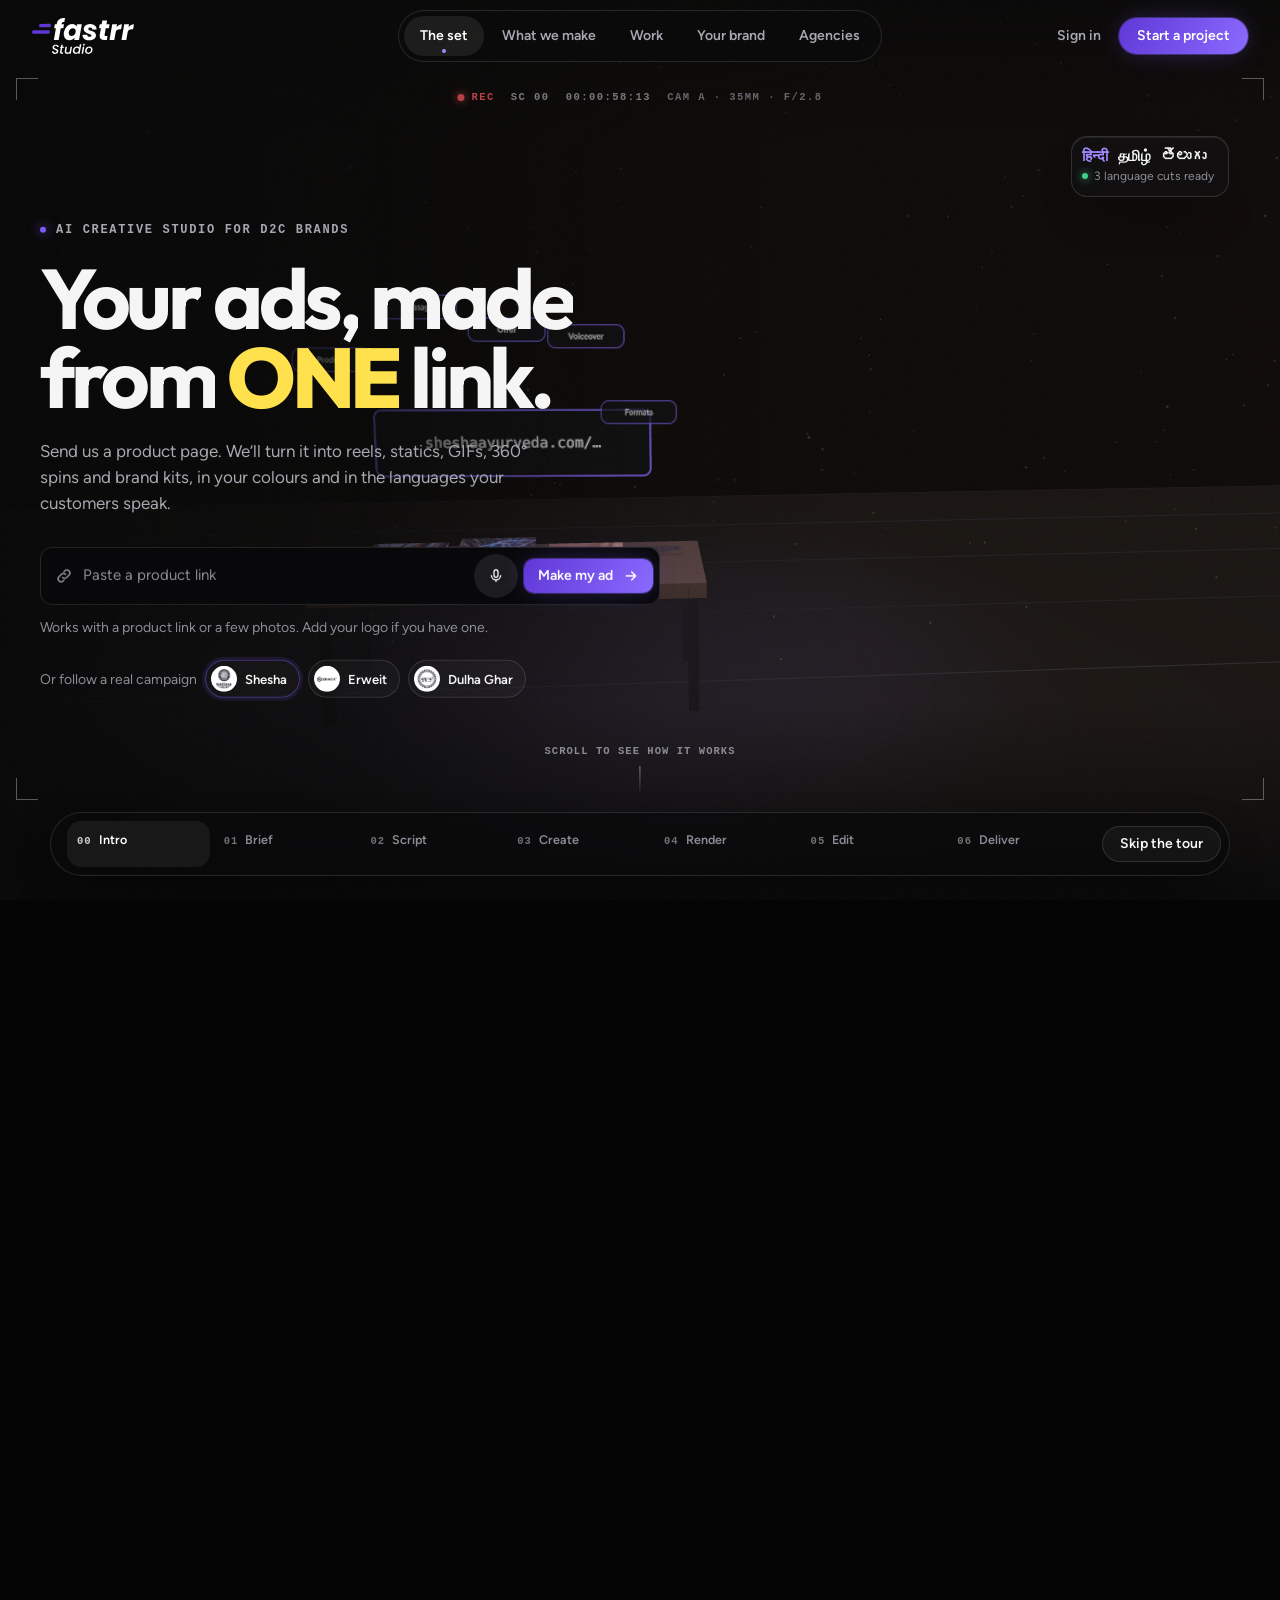
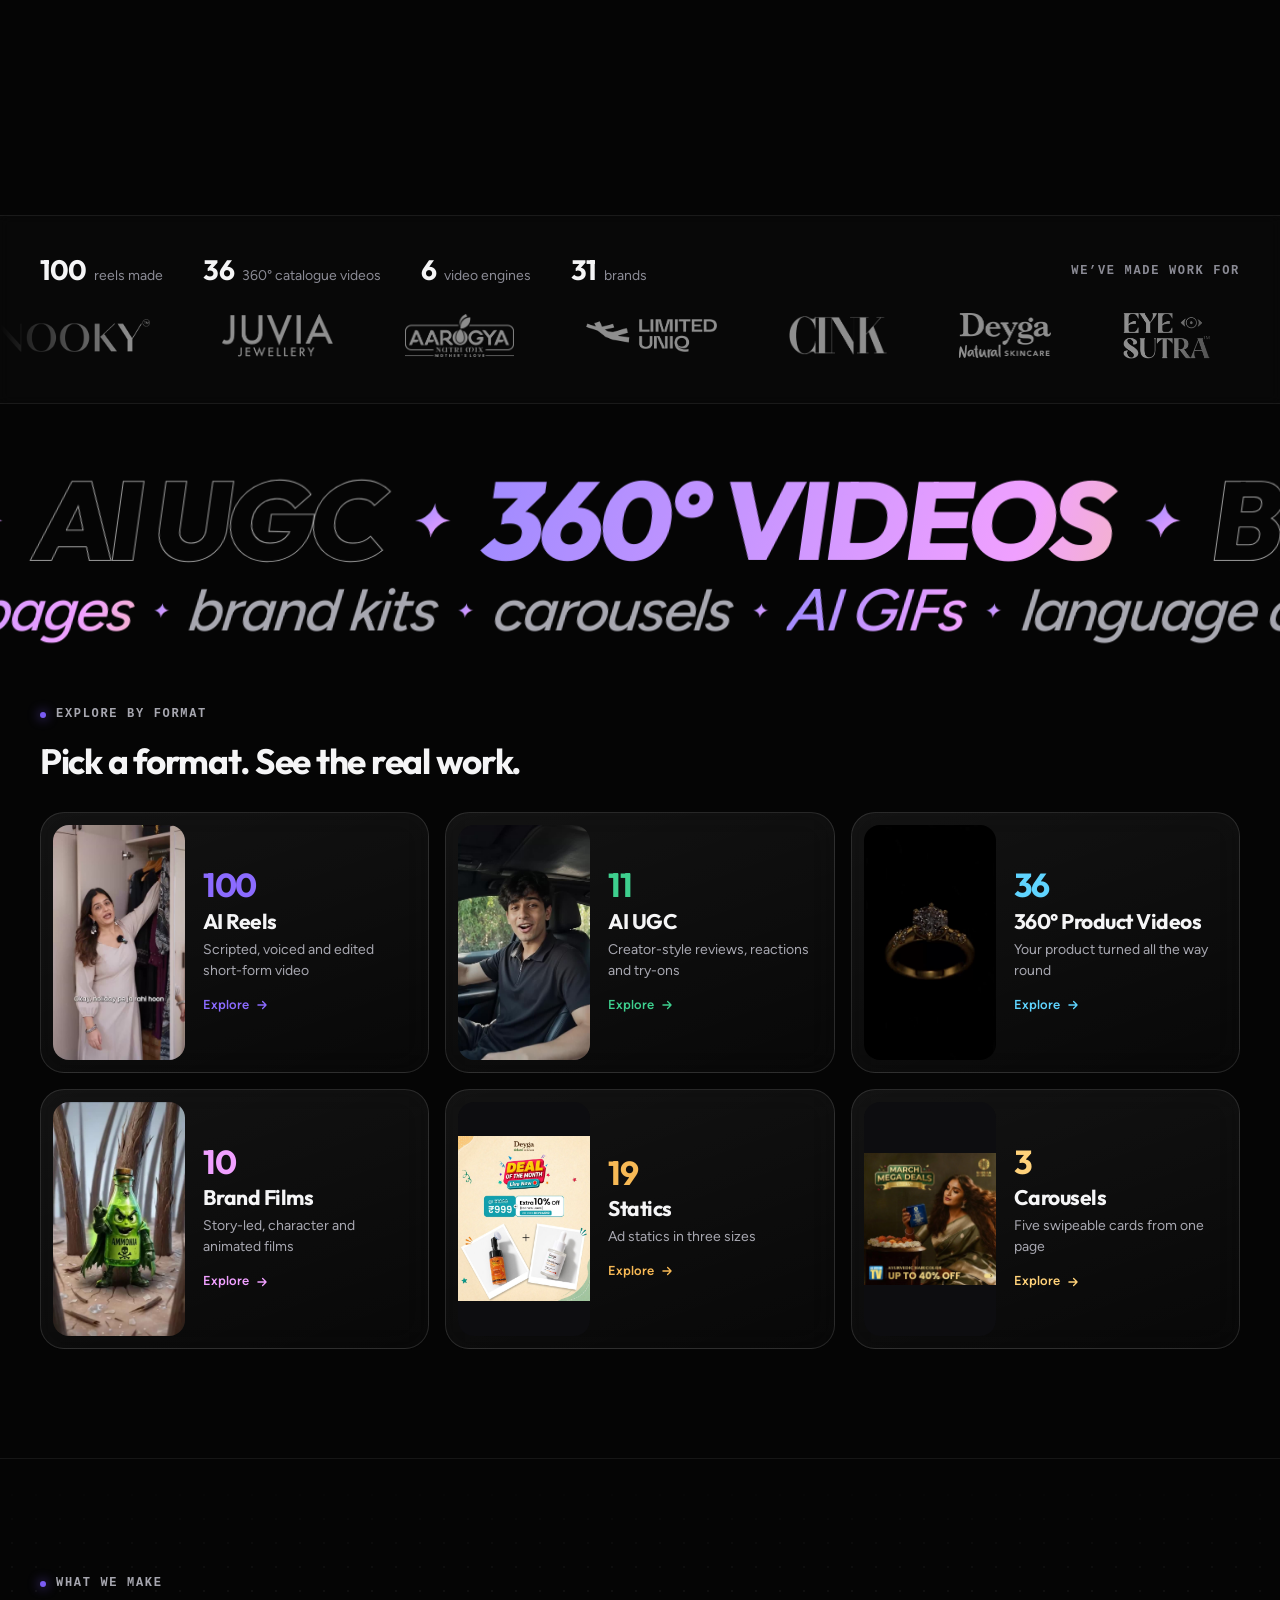
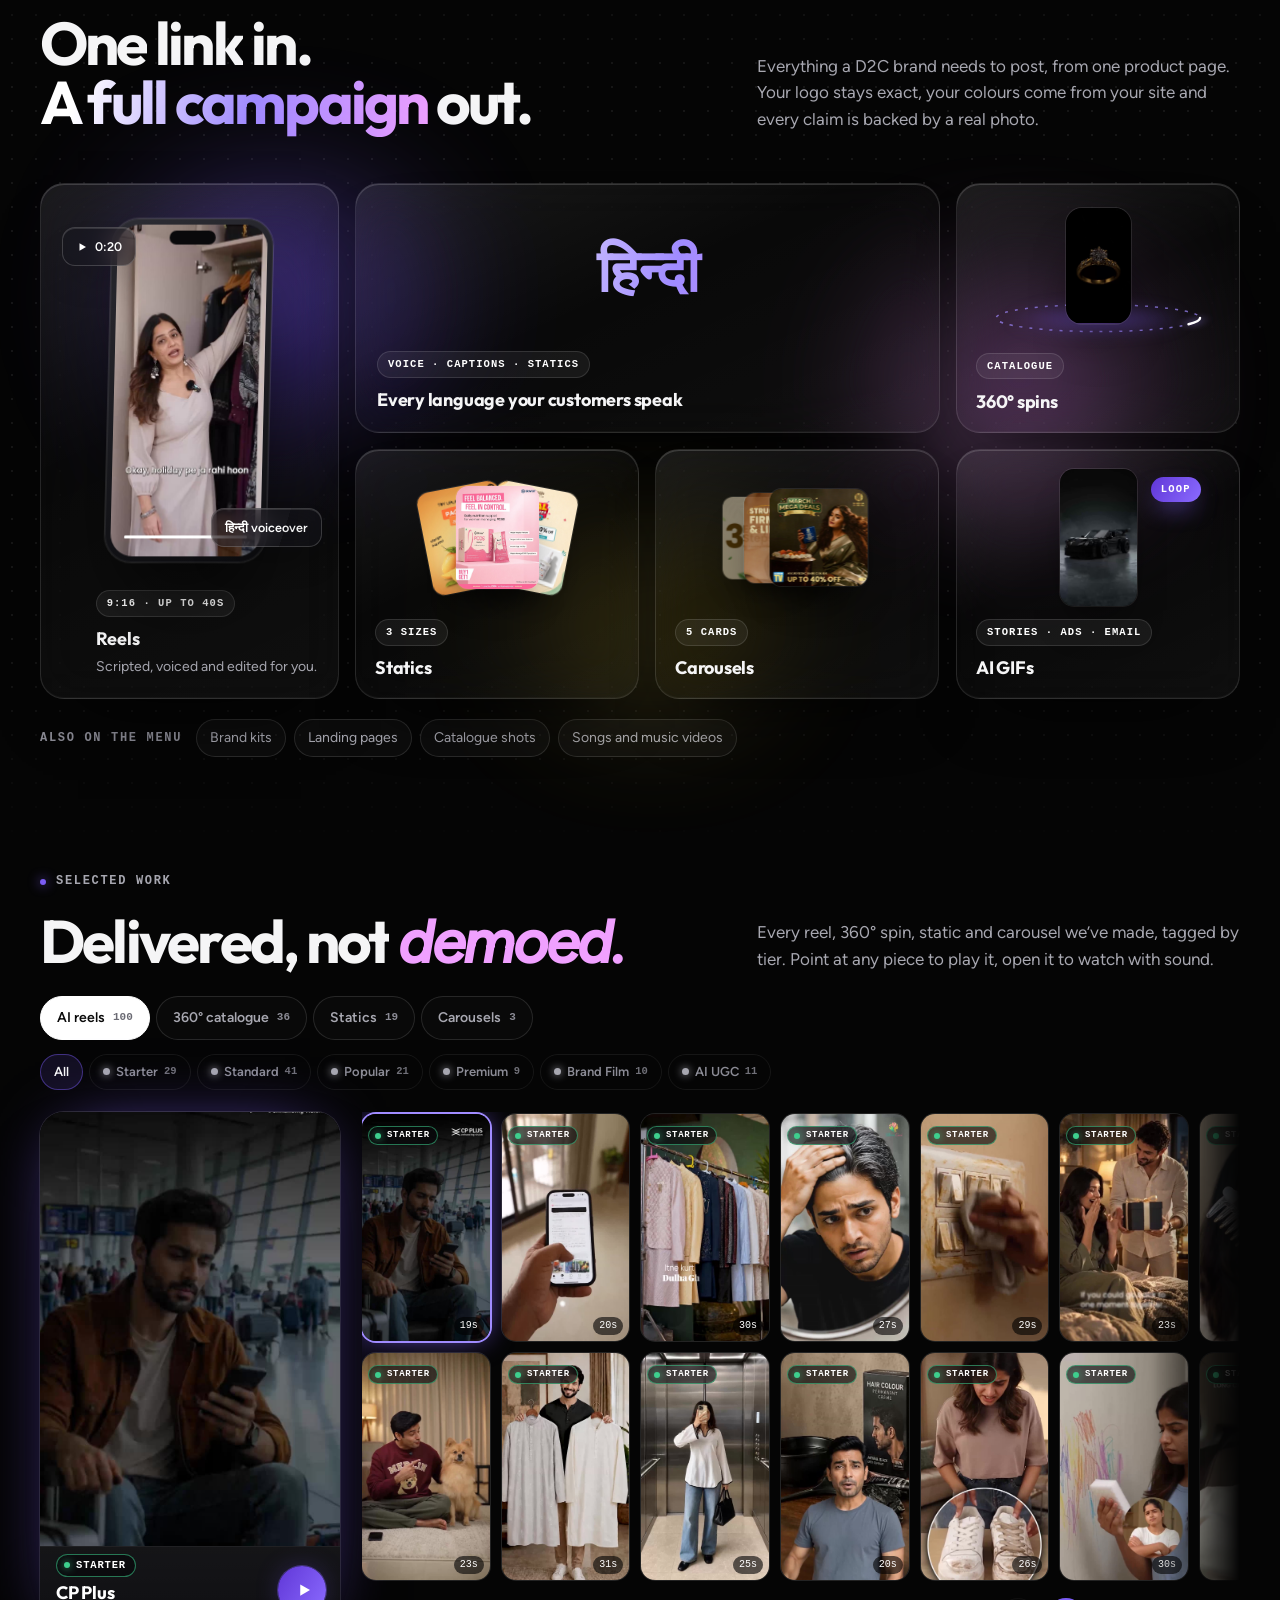
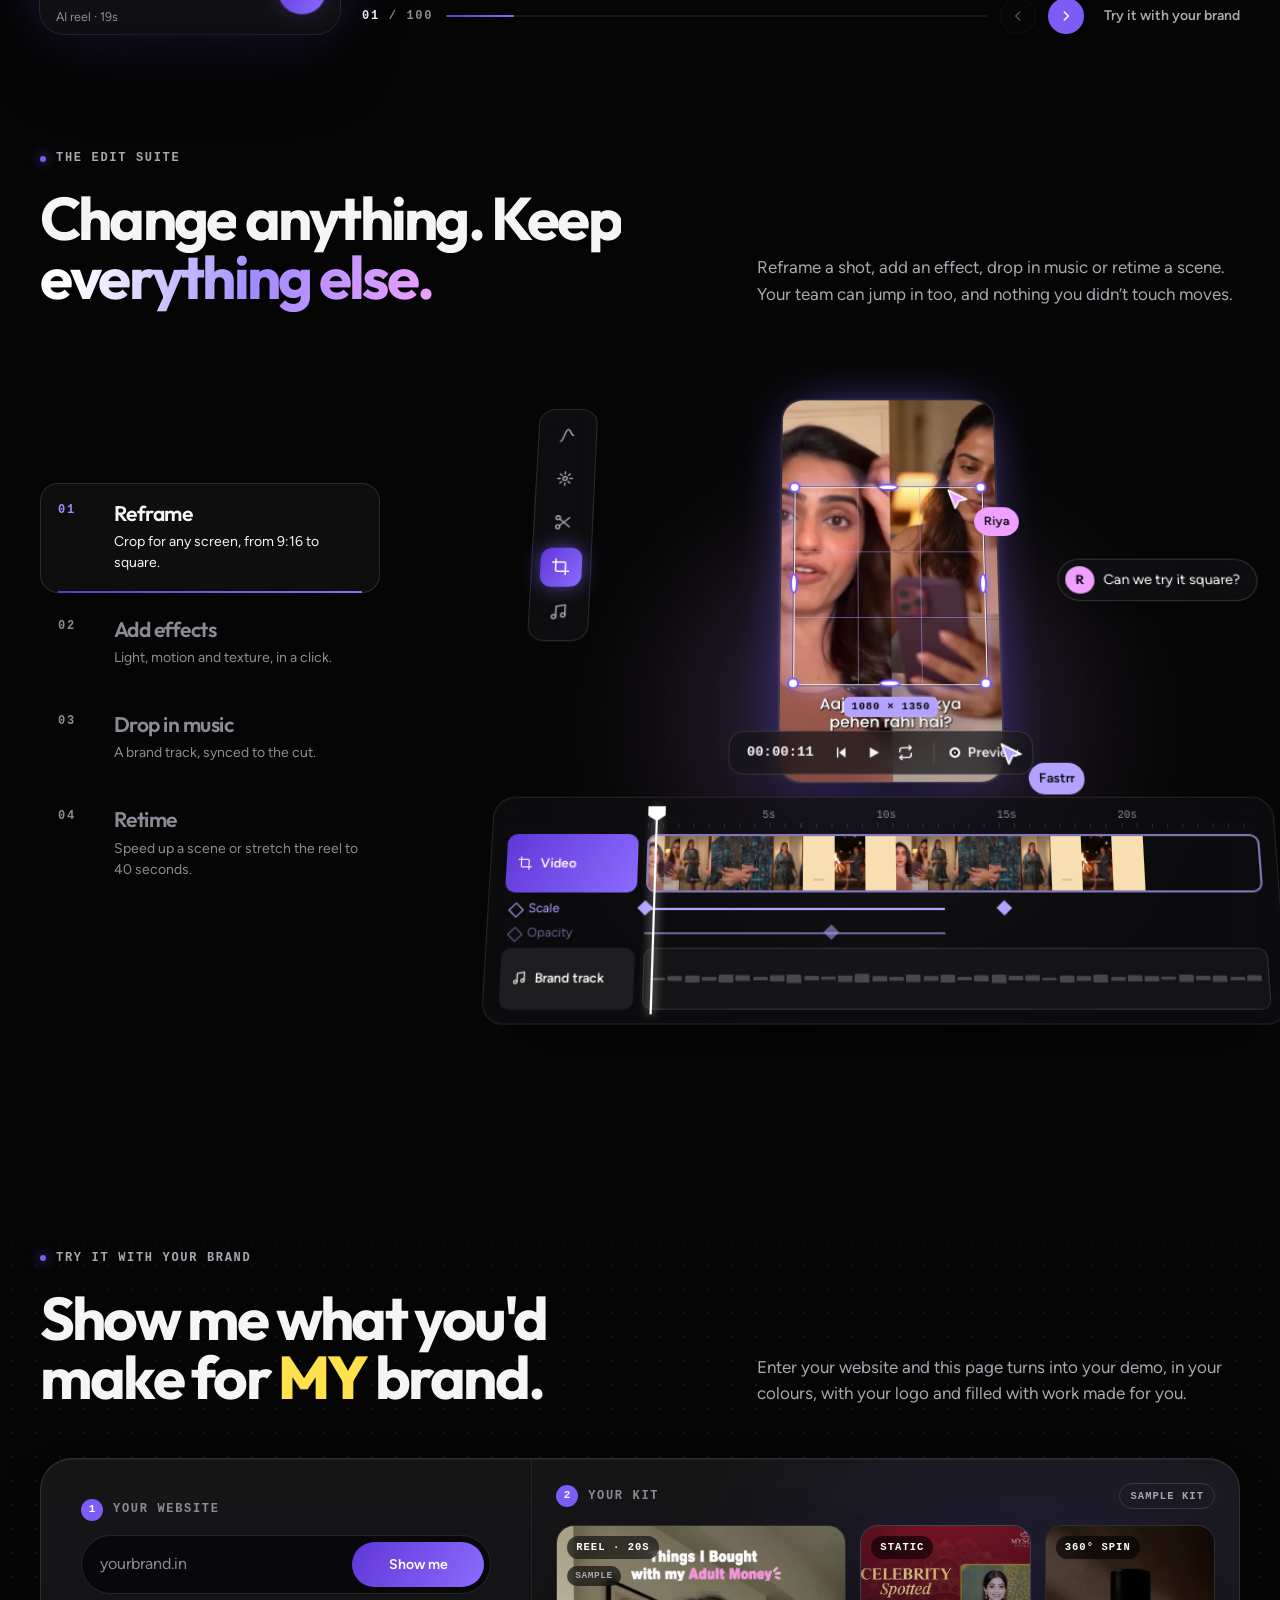
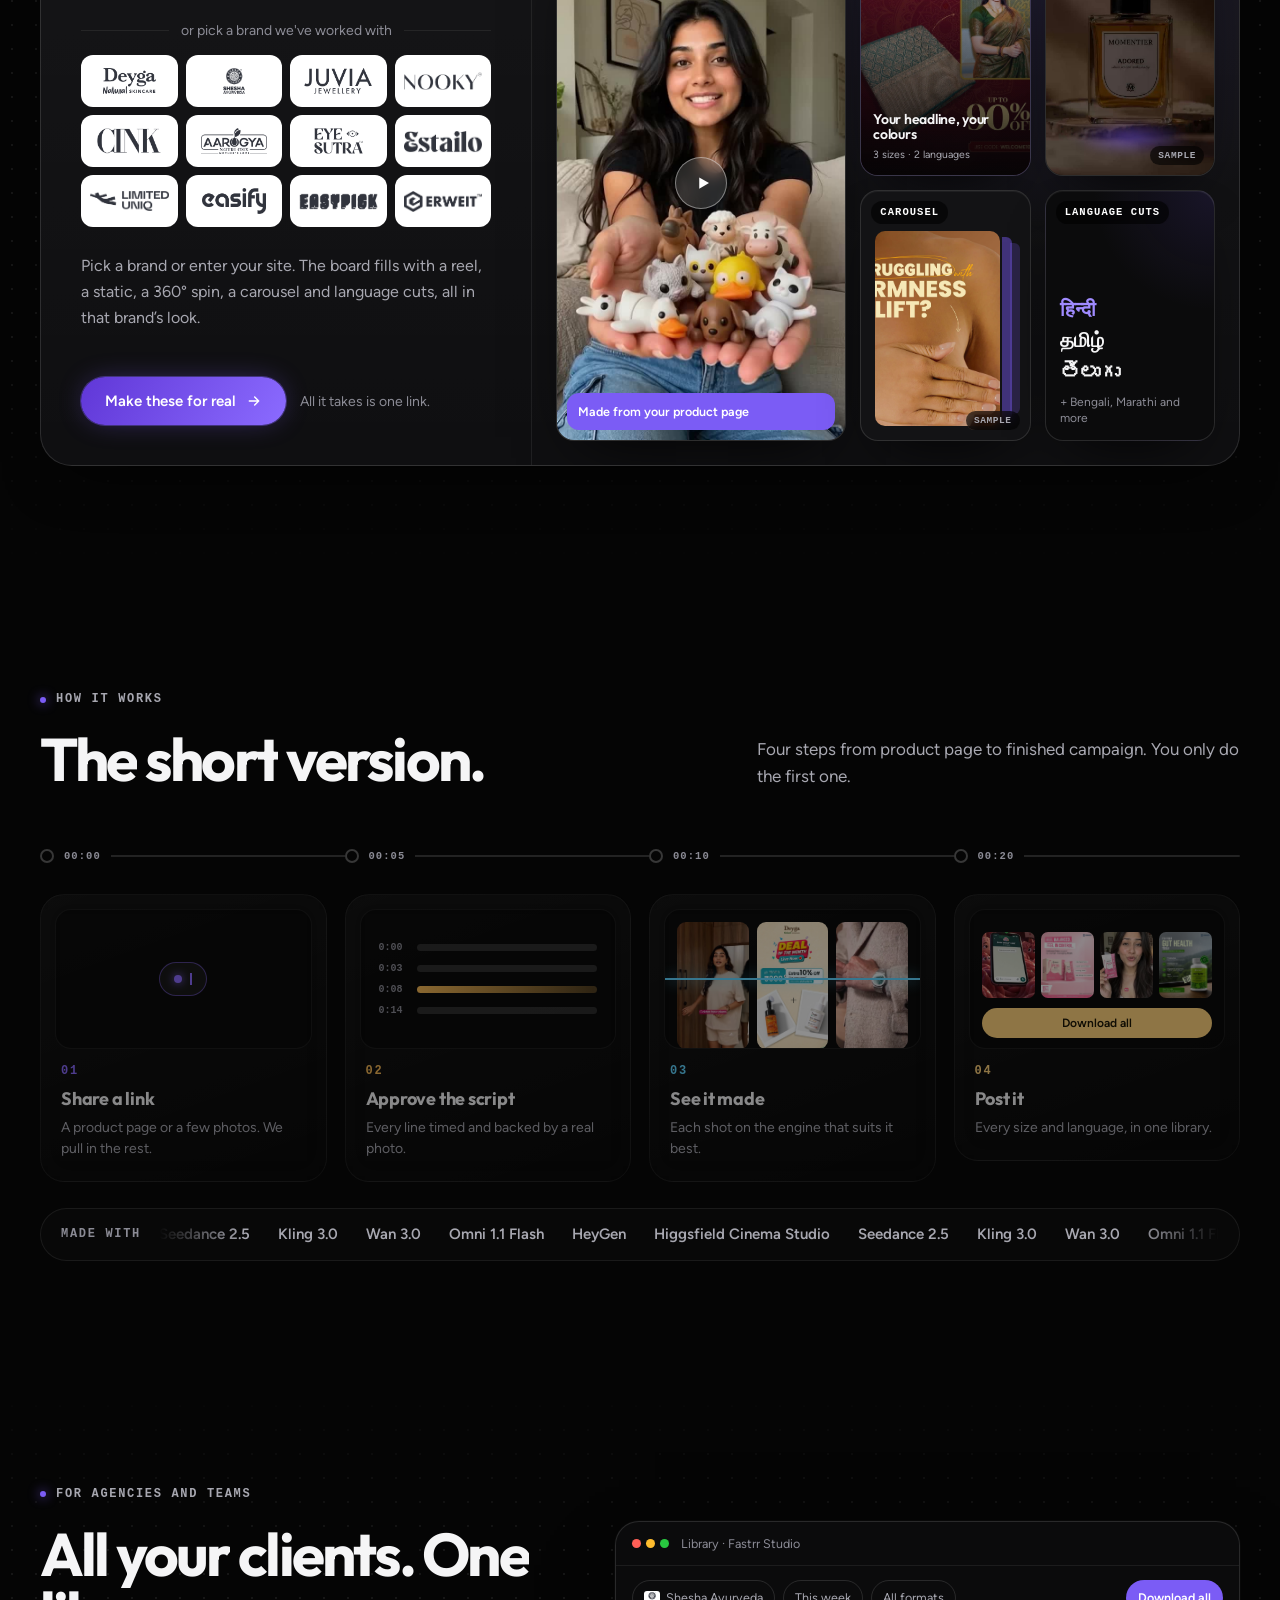
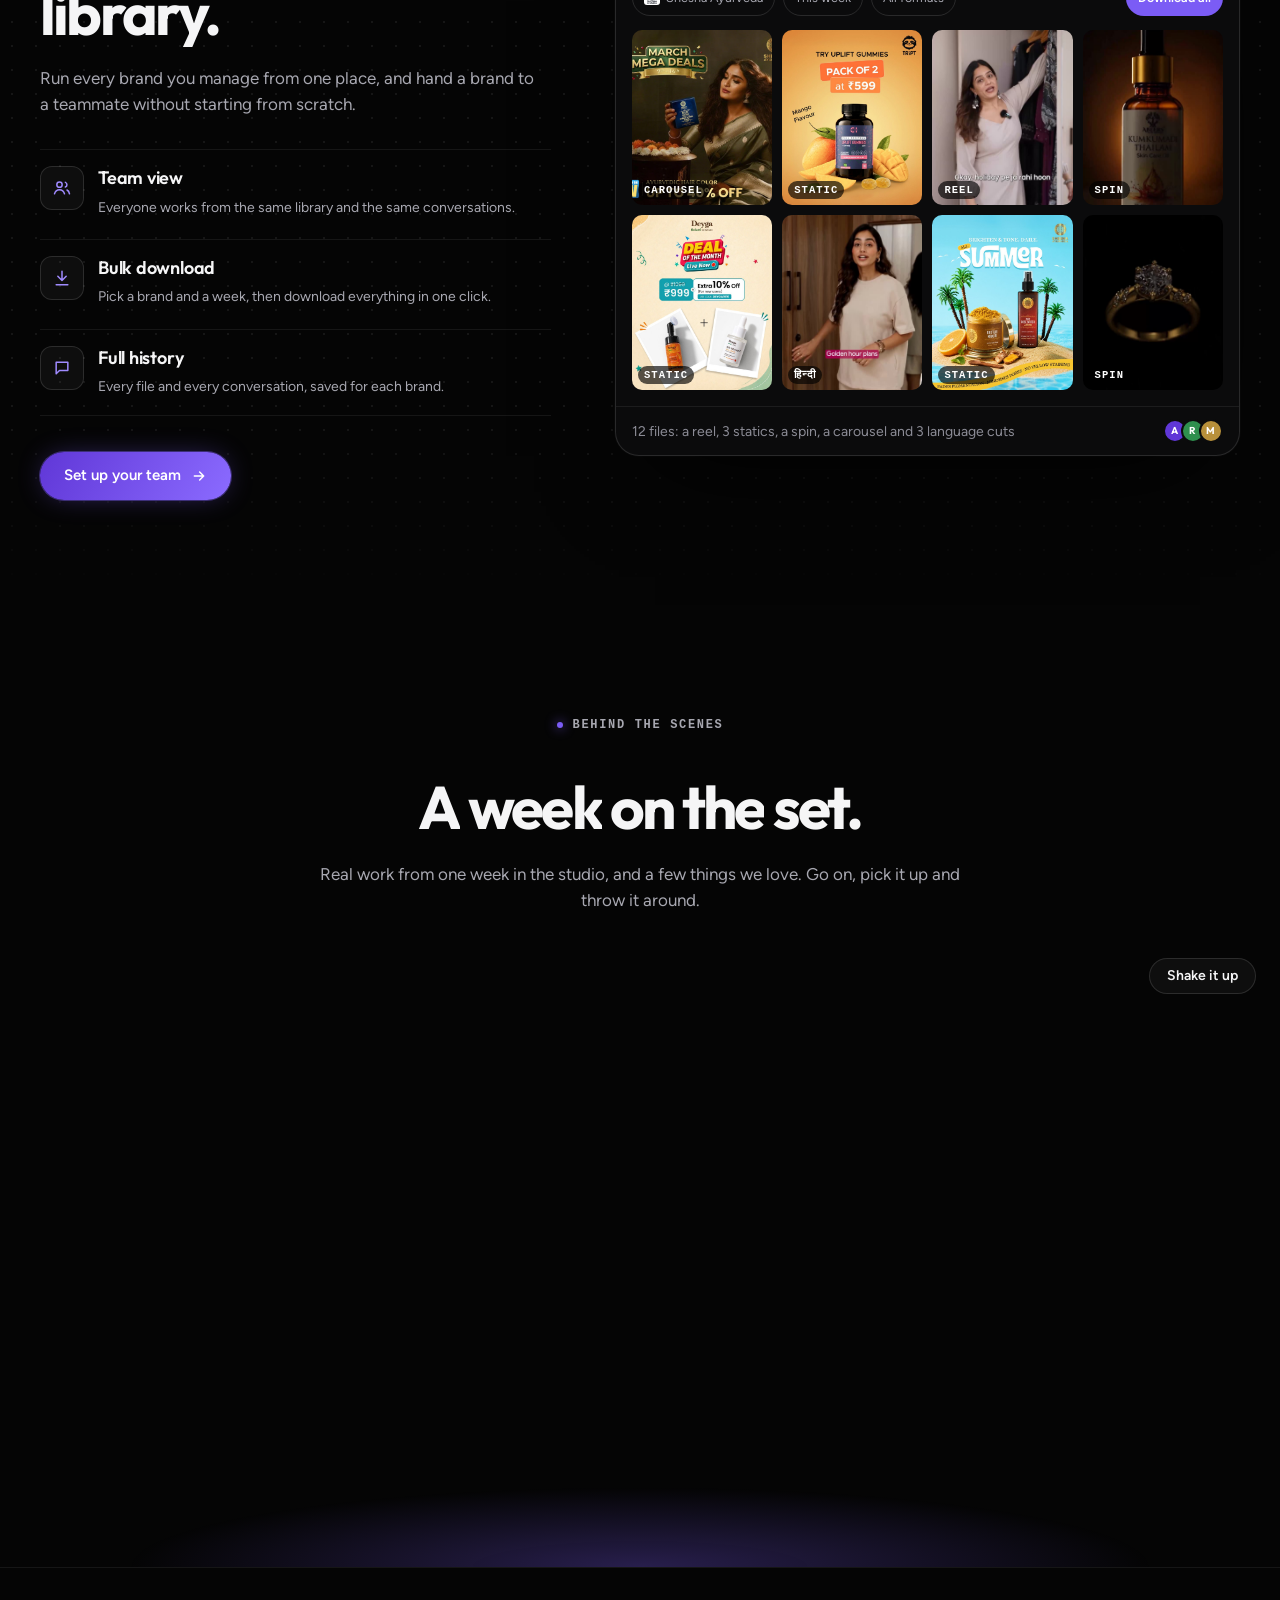
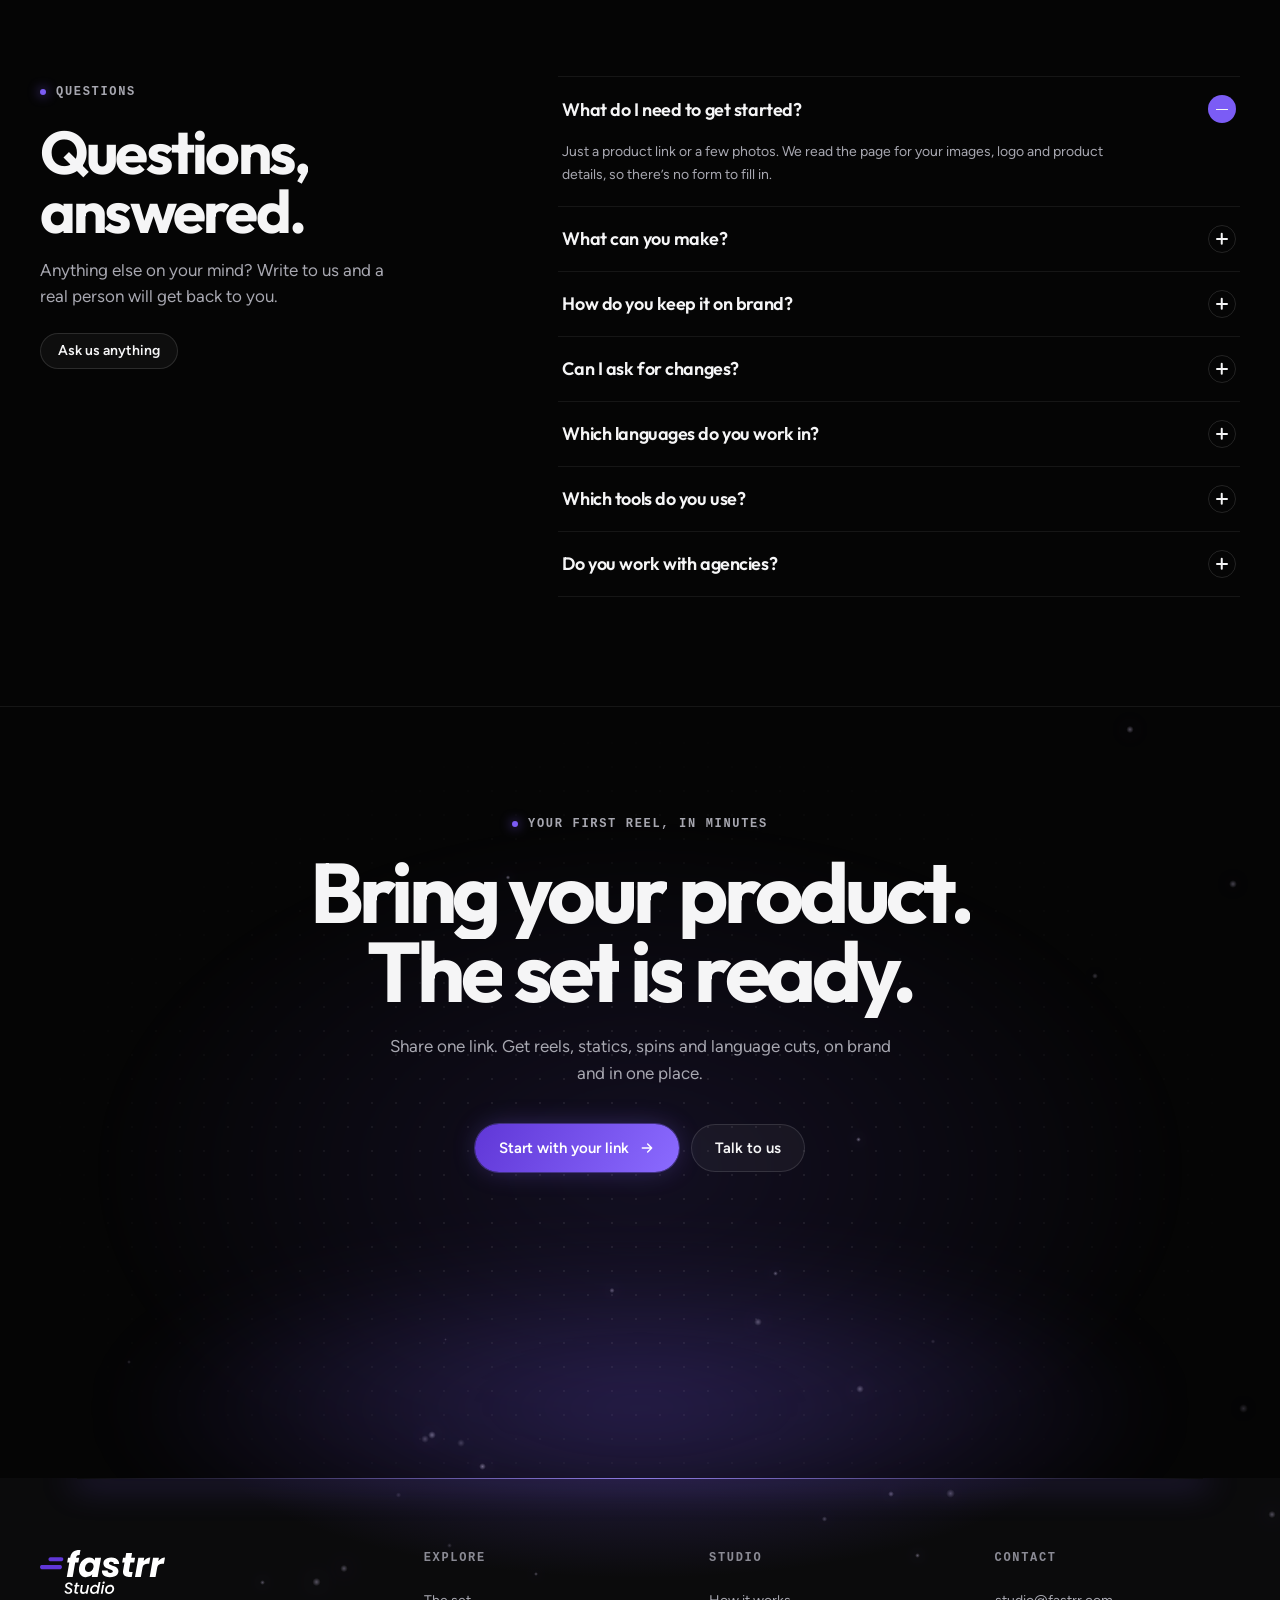
==== commit 319e92c6: "Format explorer with AI UGC; fix 3D brief, edit bay and hero overlaps - New "Explore by format" bloc" ====
--- a/index.html
+++ b/index.html
@@ -116,9 +116,13 @@
     </div>
     <div class="marquee"><div class="mq-track" id="mq"></div></div>
   </section>
-  <section class="kinetic" aria-label="Formats we make: reels, 360° spins, statics, AI GIFs, carousels, brand kits, landing pages, campaign kits, songs, language cuts and catalogue shots">
-    <div class="k-row" data-dir="-1" aria-hidden="true"><span class="kw">Reels</span><span class="kw o">360° spins</span><span class="kw g">Statics</span><span class="kw o">AI GIFs</span><span class="kw">Carousels</span><span class="kw g">Brand kits</span></div>
-    <div class="k-row" data-dir="1" aria-hidden="true"><span class="ki">landing pages</span><span class="ki g">campaign kits</span><span class="ki">songs &amp; music videos</span><span class="ki g">language cuts</span><span class="ki">catalogue shots</span></div>
+  <section class="kinetic" aria-labelledby="h-cats">
+    <div class="k-row" data-dir="-1" aria-hidden="true"><span class="kw">AI Reels</span><span class="kw o">AI UGC</span><span class="kw g">360° Videos</span><span class="kw o">Brand Films</span><span class="kw">Statics</span></div>
+    <div class="k-row" data-dir="1" aria-hidden="true"><span class="ki">carousels</span><span class="ki g">AI GIFs</span><span class="ki">language cuts</span><span class="ki g">landing pages</span><span class="ki">brand kits</span></div>
+    <div class="wrap cats-wrap">
+      <div class="cats-head"><span class="eyebrow">Explore by format</span><h2 id="h-cats">Pick a format. See the real work.</h2></div>
+      <div class="cats" id="cats"></div>
+    </div>
   </section>
 
   <!-- ============================================================ WHAT WE MAKE -->
--- a/assets/css/styles.css
+++ b/assets/css/styles.css
@@ -1691,3 +1691,35 @@
 .wk-rail.more{-webkit-mask-image:linear-gradient(90deg,#000 90%,transparent);mask-image:linear-gradient(90deg,#000 90%,transparent)}
 .wk-c{box-shadow:0 0 0 1px var(--line-2)}
 .wk-nav{padding-top:2px}
+
+/* ==========================================================================
+   FORMAT EXPLORER · six clear categories, each previews its work and
+   opens the Work library on that format
+   ========================================================================== */
+.kinetic{padding:clamp(48px,5vw,80px) 0 var(--sp-section)}
+.k-row + .k-row{margin-top:.32em}
+.k-row .kw{font-size:clamp(56px,8.6vw,148px)}
+.k-row .kw.o{-webkit-text-stroke:2px rgba(255,255,255,.6)}
+.k-row .ki{font-size:clamp(34px,4.6vw,78px)}
+.cats-wrap{margin-top:clamp(48px,5vw,80px)}
+.cats-head{display:flex;flex-direction:column;gap:var(--sp-eyebrow);margin-bottom:32px}
+.cats-head h2{font-size:var(--fs-h2);line-height:var(--lh-h2);letter-spacing:var(--ls-h2)}
+.cats{display:grid;grid-template-columns:repeat(3,minmax(0,1fr));gap:16px}
+.cat{position:relative;display:grid;grid-template-columns:132px 1fr;gap:18px;align-items:stretch;text-align:left;padding:12px;border-radius:var(--r-24);border:1px solid var(--line-2);background:linear-gradient(160deg,rgba(255,255,255,.06),rgba(255,255,255,.015));backdrop-filter:blur(16px);-webkit-backdrop-filter:blur(16px);color:var(--text);transition:border-color .35s,transform .45s var(--ease-out),box-shadow .45s}
+.cat:hover,.cat:focus-visible{border-color:color-mix(in srgb,var(--c) 55%,transparent);transform:translateY(-3px);box-shadow:0 30px 60px -36px #000,0 0 40px -16px var(--c)}
+.cat-m{position:relative;aspect-ratio:9/16;border-radius:16px;overflow:hidden;background:#111}
+.cat-m img,.cat-m video{position:absolute;inset:0;width:100%;height:100%;object-fit:cover}
+.cat-m video{opacity:0;transition:opacity .35s}
+.cat.pv .cat-m video{opacity:1}
+.cat-b{display:flex;flex-direction:column;justify-content:center;gap:6px;padding:6px 8px 6px 0}
+.cat-n{font:700 clamp(30px,2.6vw,40px)/1 var(--display);letter-spacing:-.04em;color:var(--c)}
+.cat-b b{font:700 var(--fs-h3)/var(--lh-h3) var(--display);letter-spacing:var(--ls-h3)}
+.cat-d{font-size:var(--fs-small);line-height:var(--lh-small);color:var(--text-2)}
+.cat-go{margin-top:8px;display:inline-flex;align-items:center;gap:6px;font-size:13px;font-weight:600;color:var(--c)}
+.cat-go svg{width:14px;height:14px;transition:transform .3s var(--ease)}
+.cat:hover .cat-go svg{transform:translateX(4px)}
+@media (max-width:1080px){ .cats{grid-template-columns:repeat(2,minmax(0,1fr))} }
+@media (max-width:699px){ .cats{grid-template-columns:1fr} .cat{grid-template-columns:96px 1fr;gap:14px} }
+.cat-m.fit{background:#0d0d10;display:grid;place-items:center}
+.cat-m.fit img{object-fit:contain}
+.cur.big{width:64px;height:64px;margin:-32px 0 0 -32px}
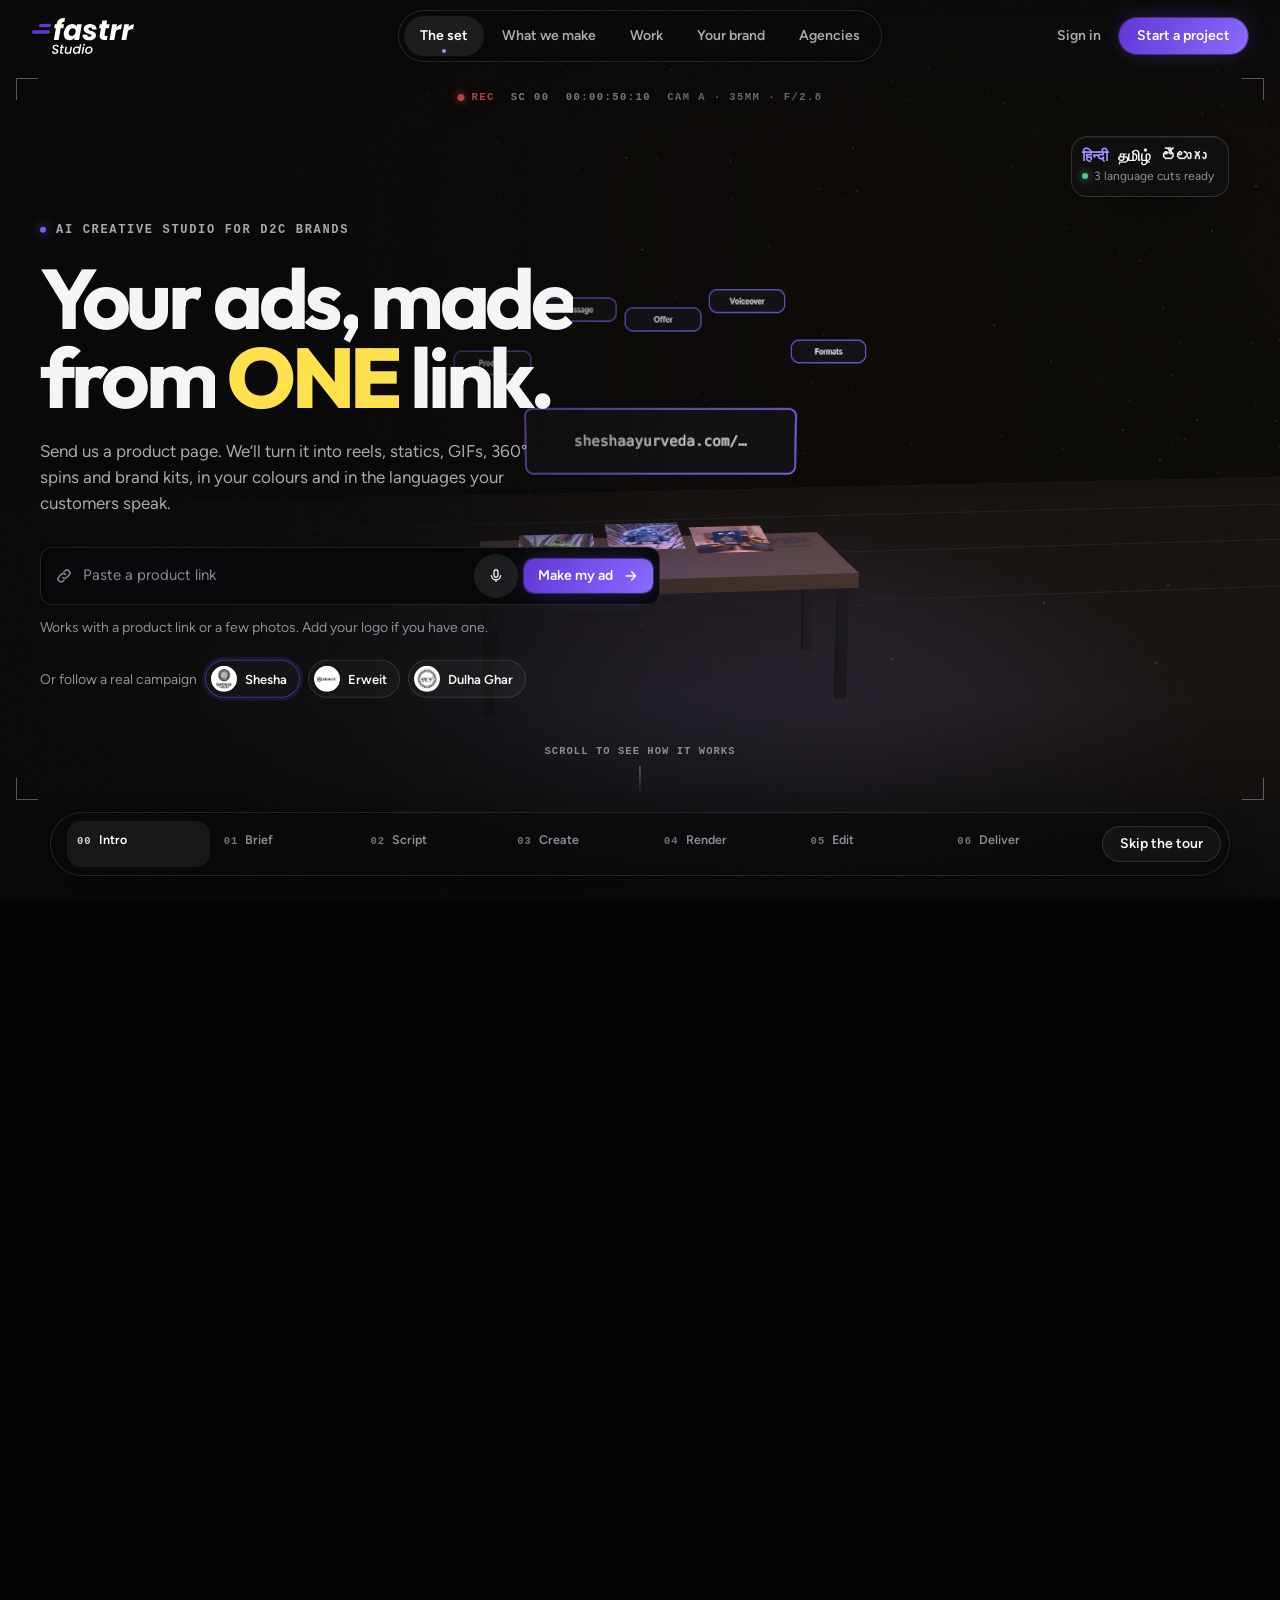
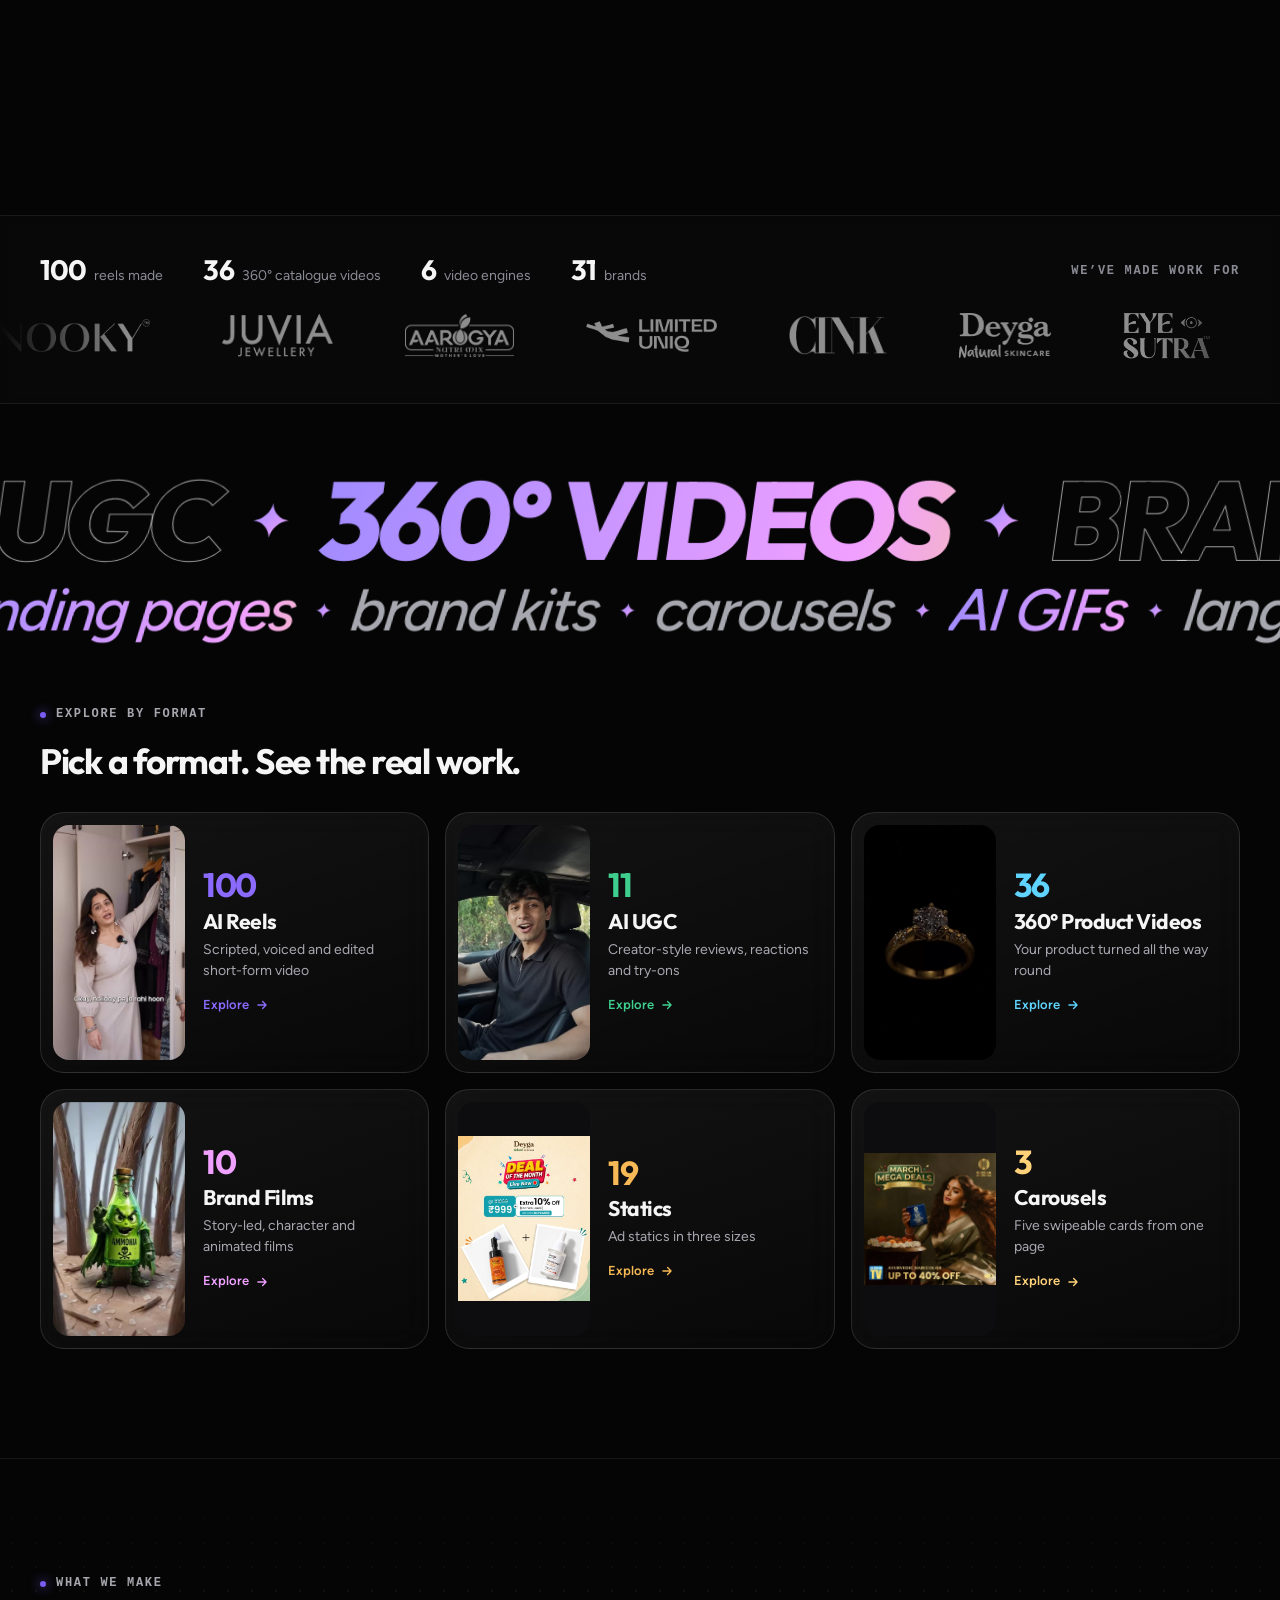
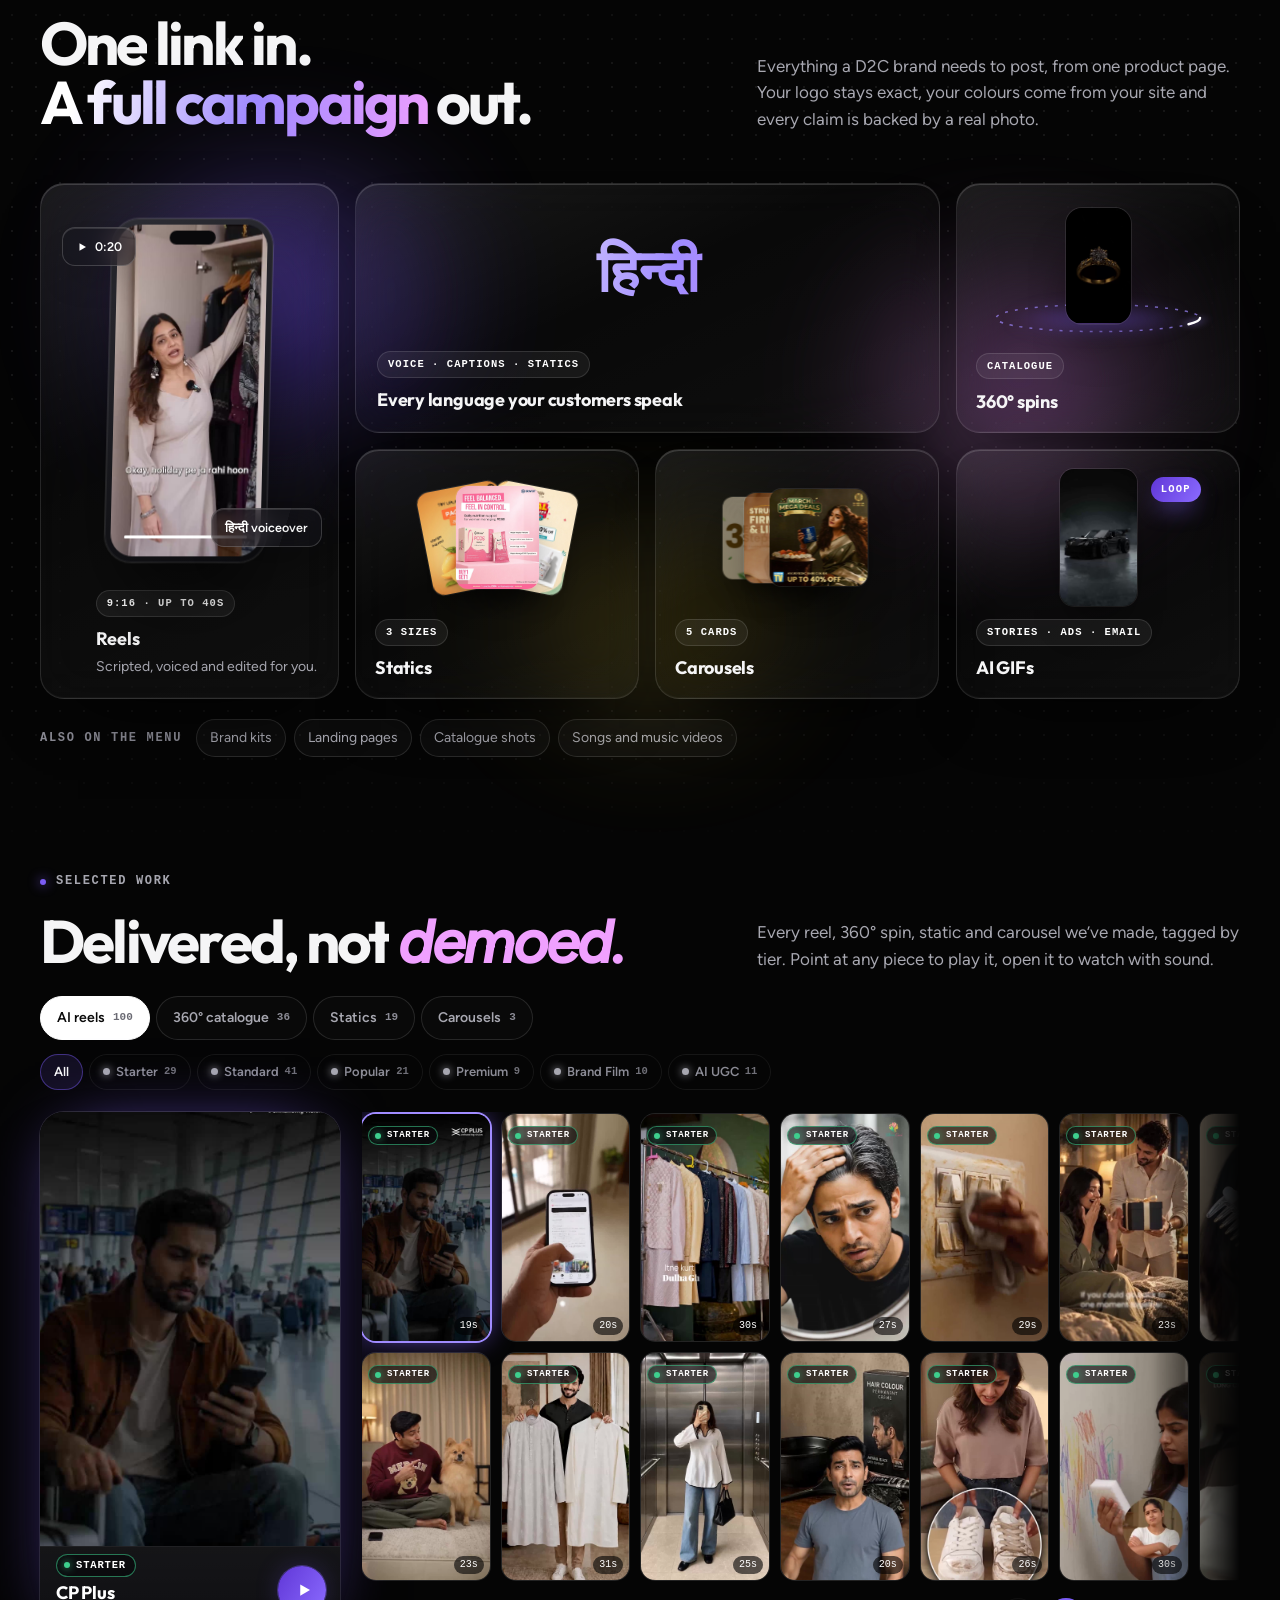
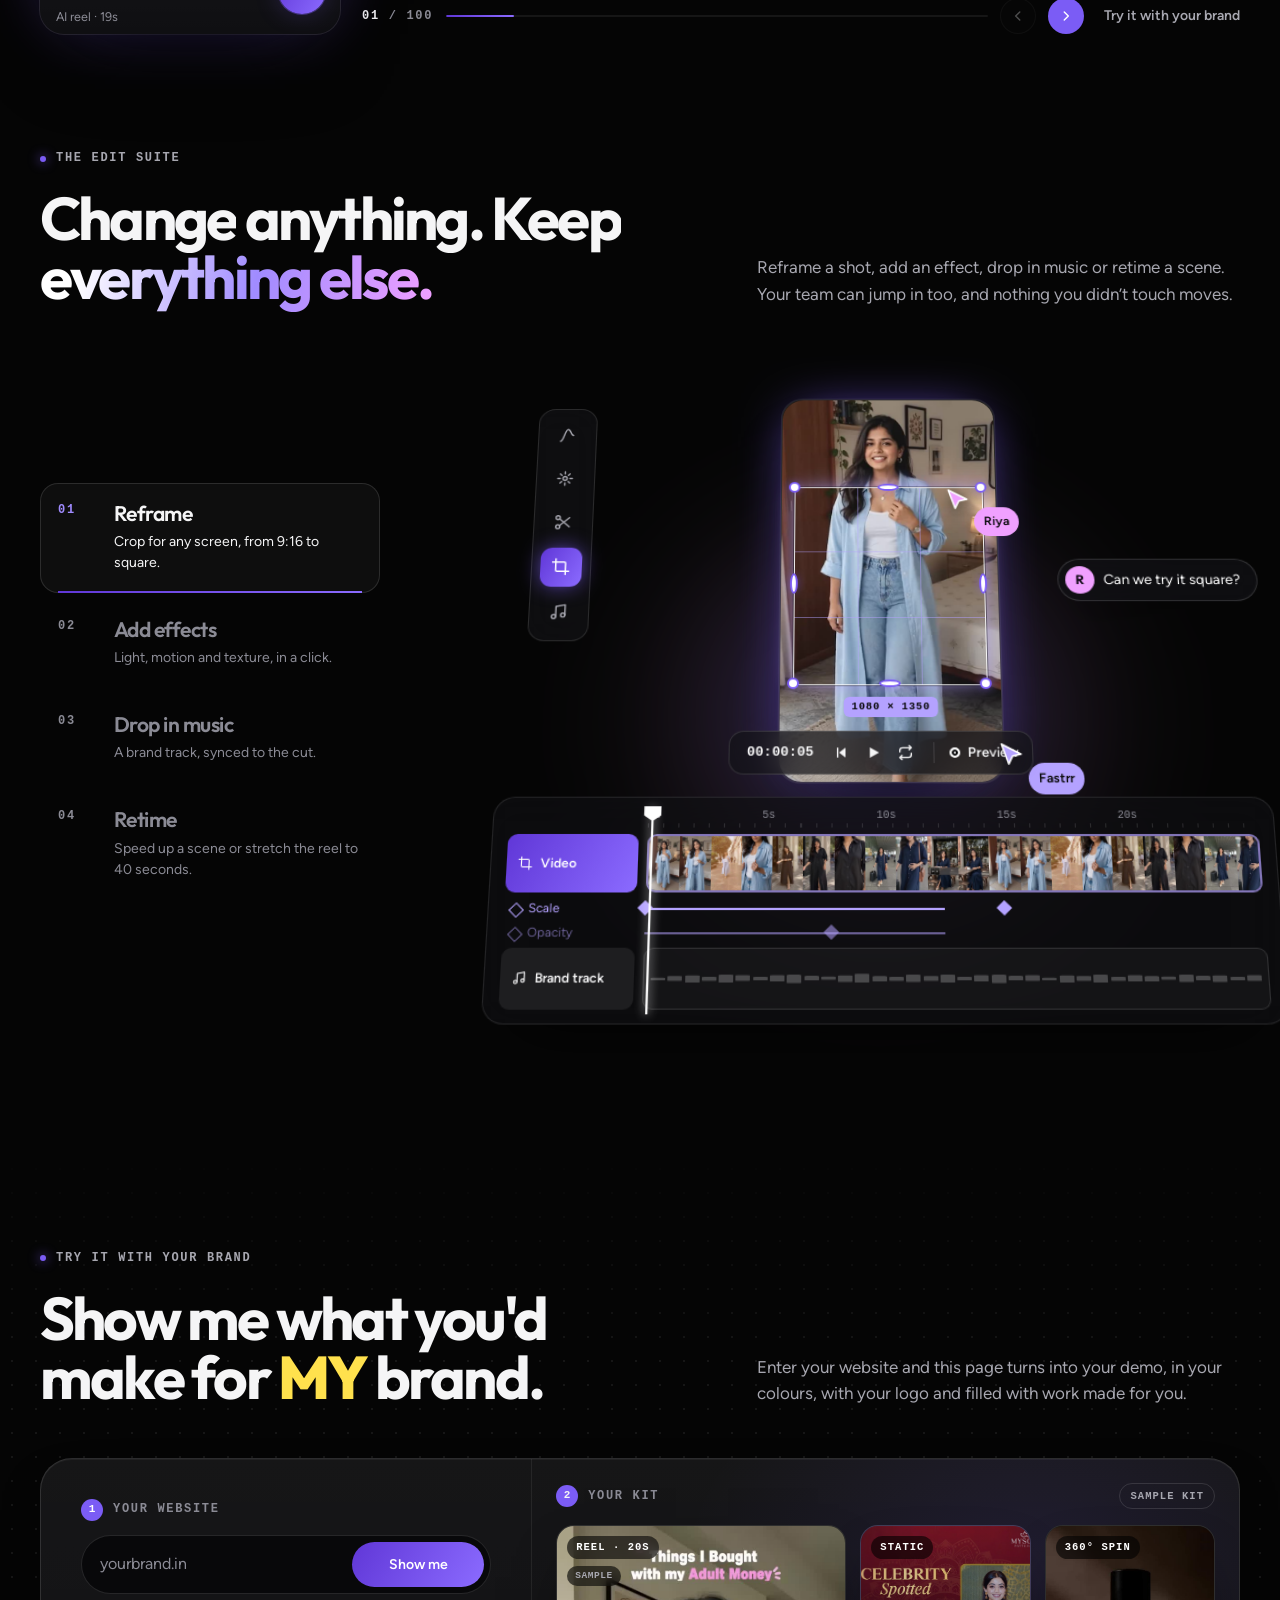
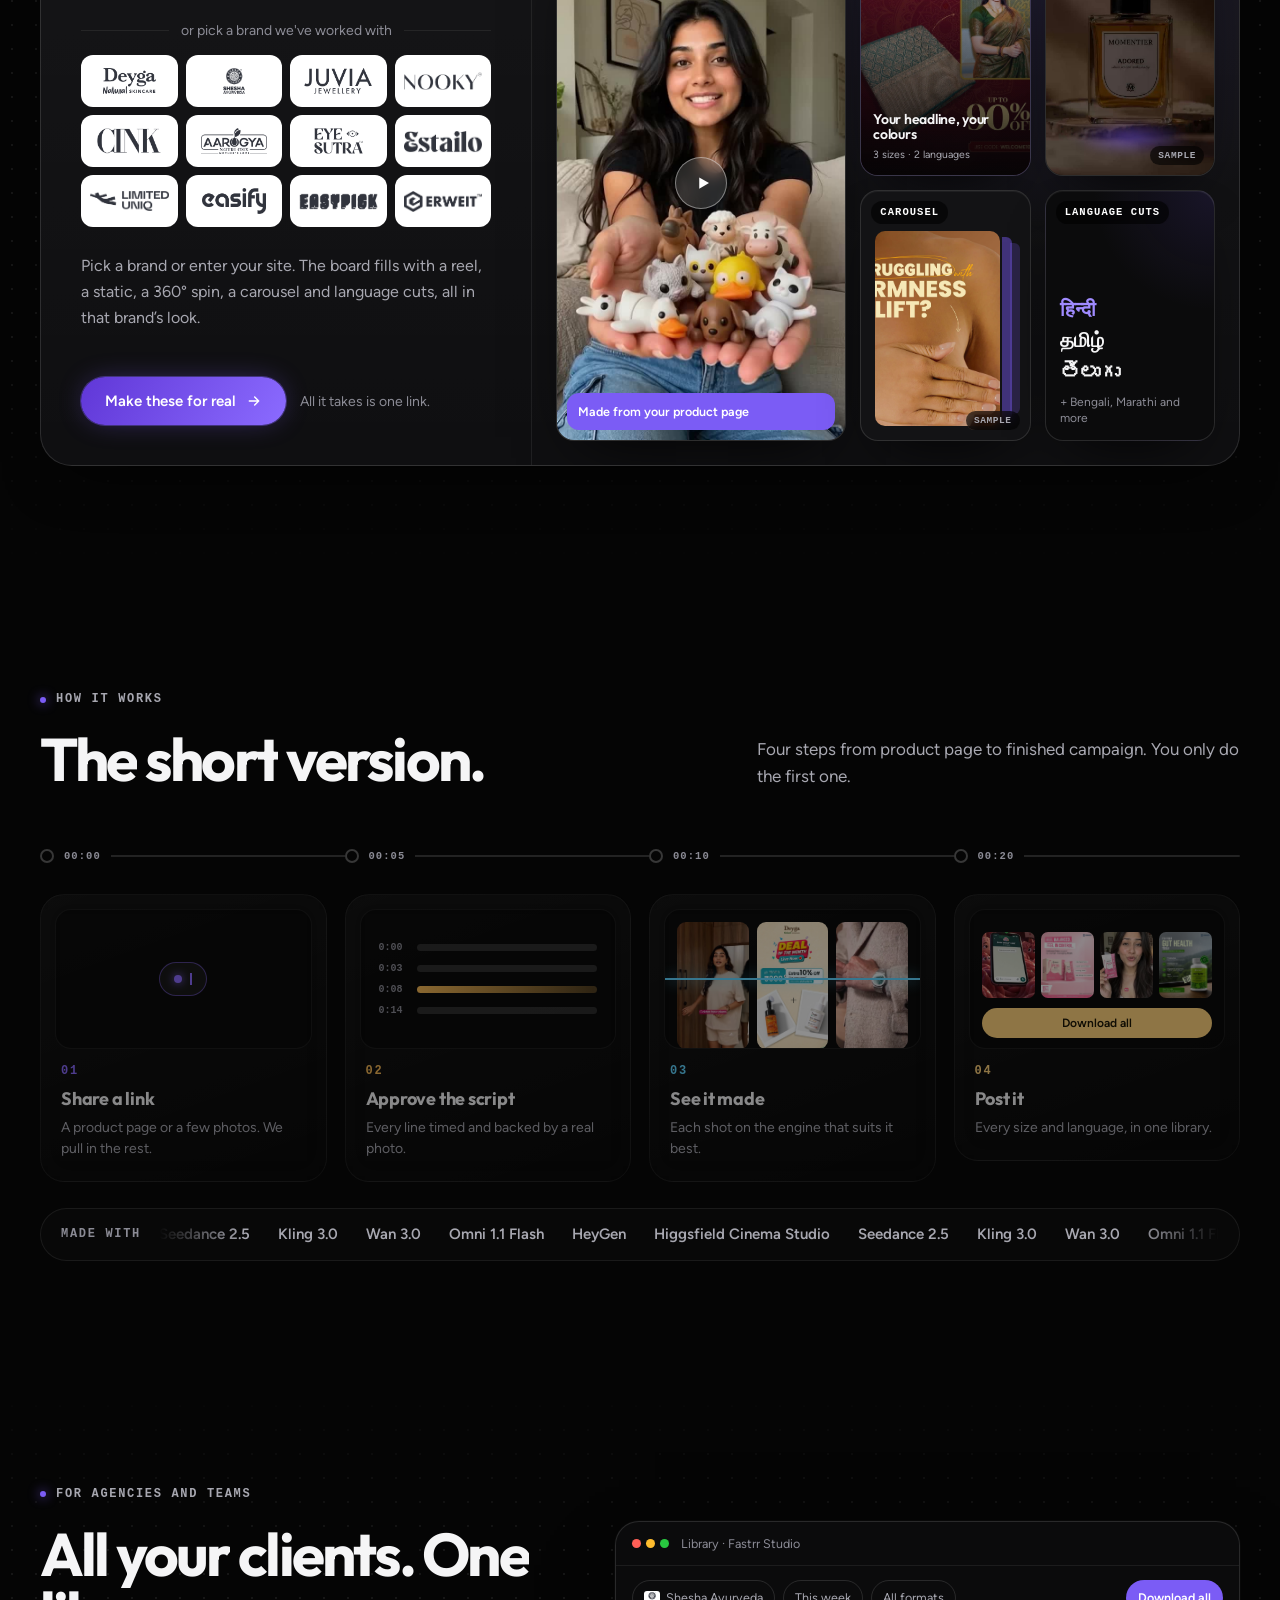
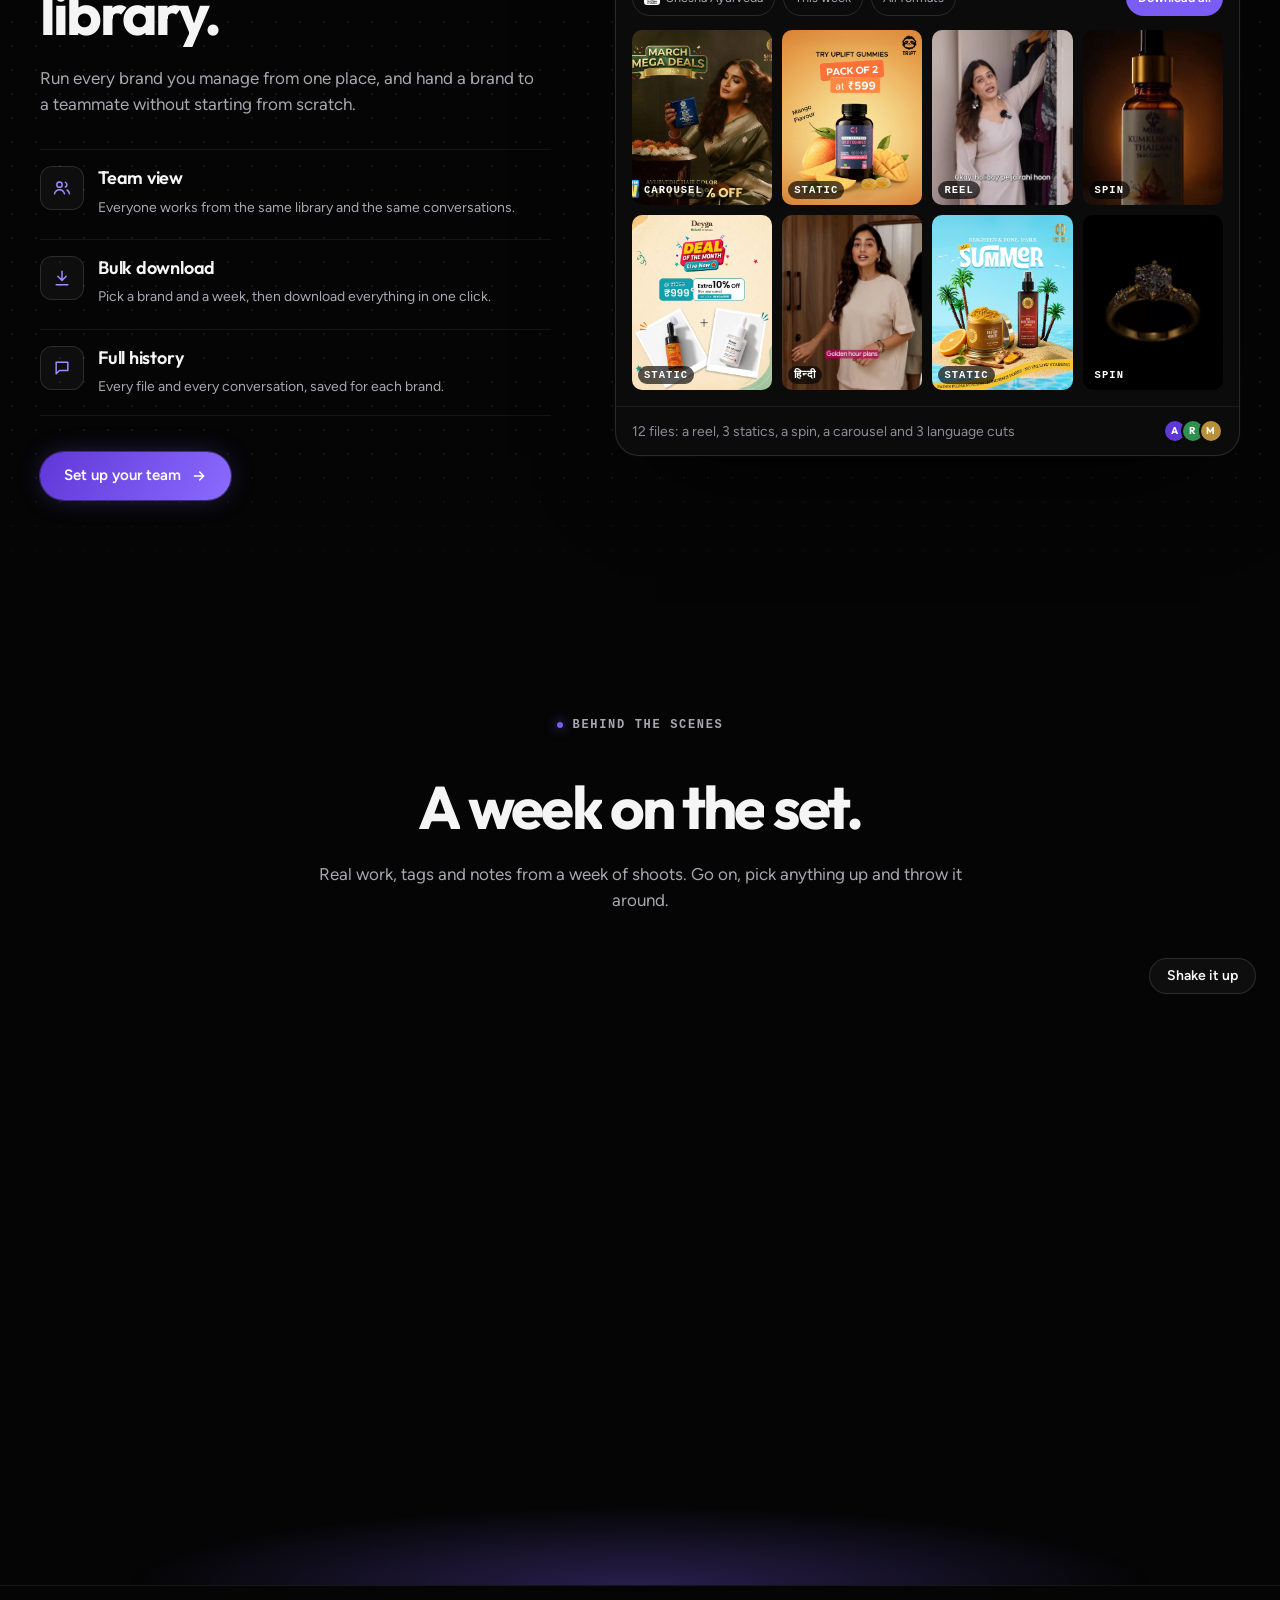
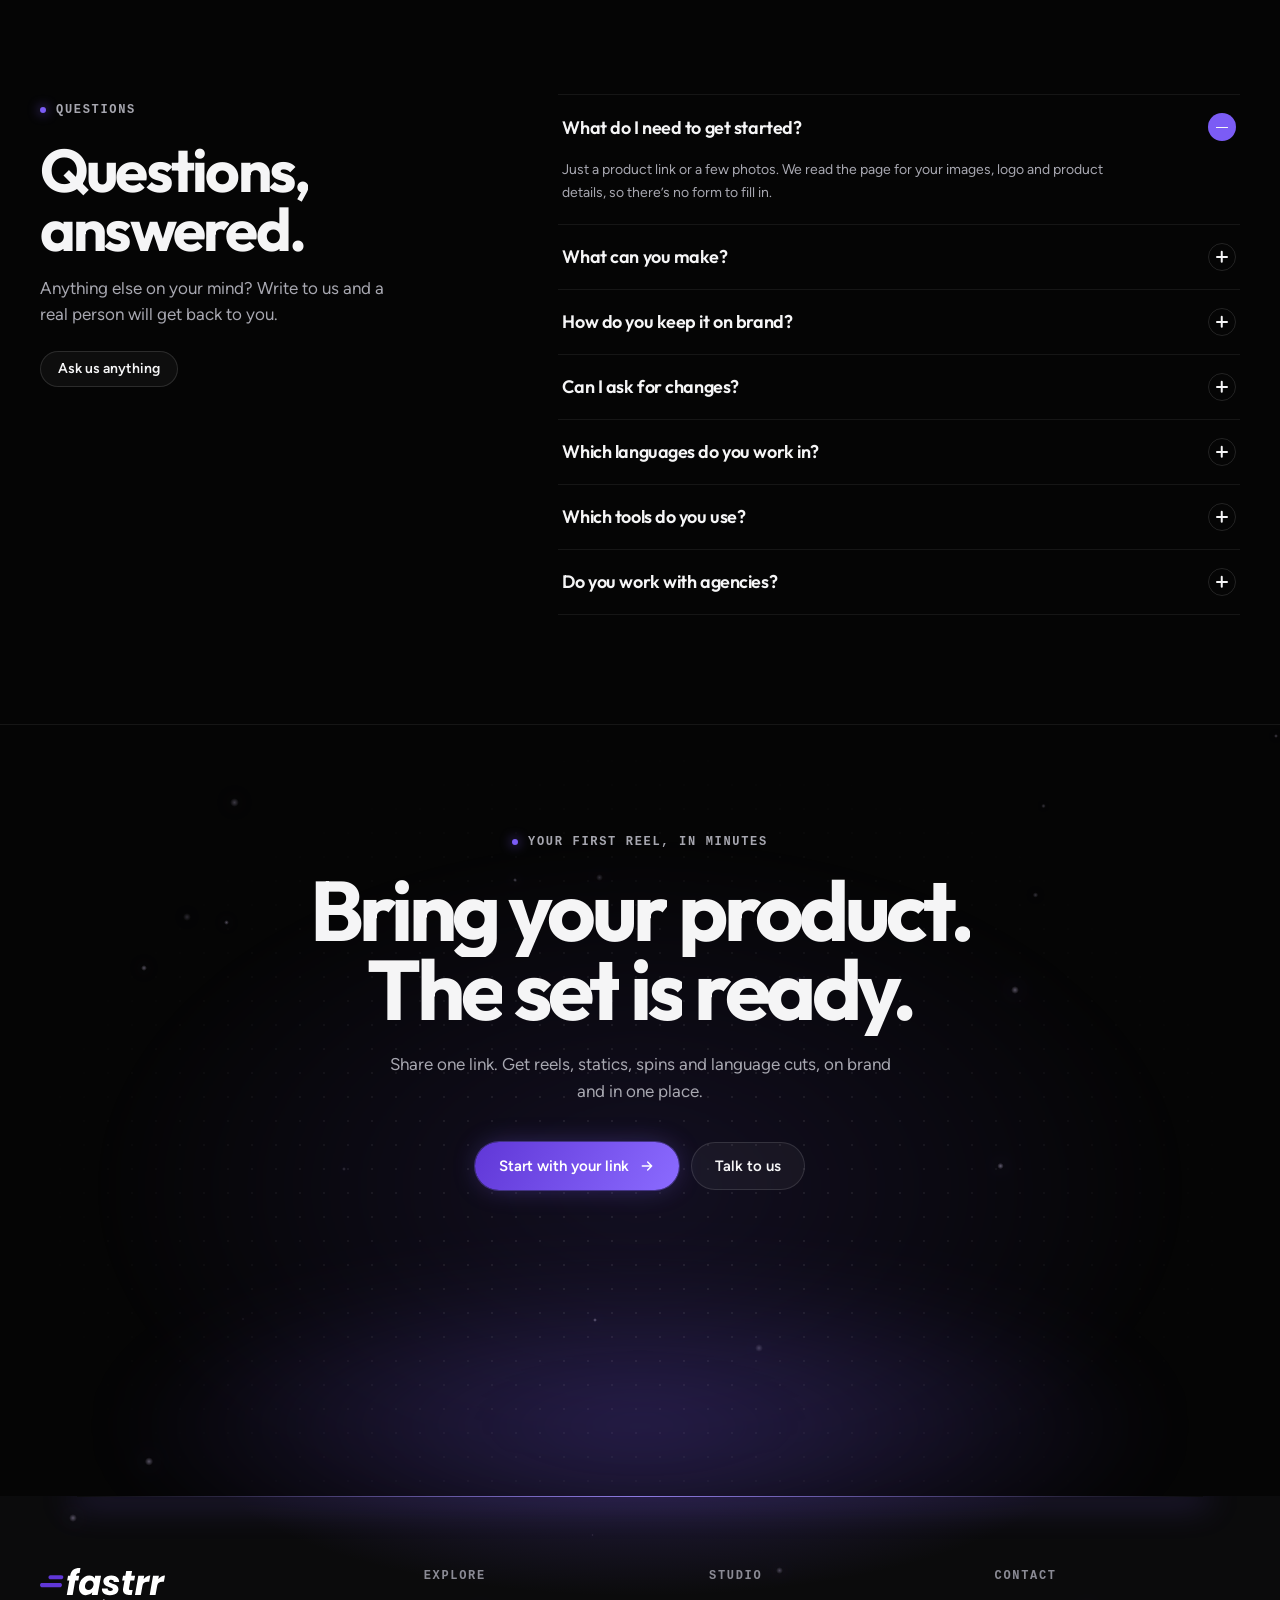
==== commit 266911df: "Sharp premium reel in the edit suite; richer behind-the-scenes pile - Edit suite plays the premium "" ====
--- a/index.html
+++ b/index.html
@@ -209,17 +209,17 @@
             <div class="ed-glow"></div>
             <div class="ed-rail l1"><span class="t t-curve"><svg viewBox="0 0 24 24" fill="none" stroke="currentColor" stroke-width="1.8" stroke-linecap="round" stroke-linejoin="round" aria-hidden="true"><path d="M4 20c4 0 5-16 9-16s3 8 7 8"/></svg></span><span class="t t-fx"><svg viewBox="0 0 24 24" fill="none" stroke="currentColor" stroke-width="1.8" stroke-linecap="round" stroke-linejoin="round" aria-hidden="true"><path d="M12 3v3M12 18v3M3 12h3M18 12h3M6 6l2 2M16 16l2 2M6 18l2-2M16 8l2-2"/><circle cx="12" cy="12" r="2.5"/></svg></span><span class="t t-cut"><svg viewBox="0 0 24 24" fill="none" stroke="currentColor" stroke-width="1.8" stroke-linecap="round" stroke-linejoin="round" aria-hidden="true"><circle cx="6" cy="18" r="2.5"/><circle cx="6" cy="6" r="2.5"/><path d="M8 7.5L20 18M8 16.5L20 6"/></svg></span><span class="t t-crop"><svg viewBox="0 0 24 24" fill="none" stroke="currentColor" stroke-width="1.8" stroke-linecap="round" stroke-linejoin="round" aria-hidden="true"><path d="M6 2v14a2 2 0 0 0 2 2h14M2 6h14a2 2 0 0 1 2 2v14"/></svg></span><span class="t t-note"><svg viewBox="0 0 24 24" fill="none" stroke="currentColor" stroke-width="1.8" stroke-linecap="round" stroke-linejoin="round" aria-hidden="true"><path d="M9 18V5l11-2v13"/><circle cx="6.5" cy="18" r="2.5"/><circle cx="17.5" cy="16" r="2.5"/></svg></span></div>
             <div class="ed-canvas l0">
-              <div class="ed-img"><video class="" data-auto muted loop playsinline preload="none" poster="assets/creatives/reels/popular/boheme-bloom-kimono-mini-dress-393.jpg" data-src="assets/creatives/reels/popular/boheme-bloom-kimono-mini-dress-393.preview.mp4"></video></div>
+              <div class="ed-img"><video class="" data-auto muted loop playsinline preload="none" poster="assets/creatives/reels/premium/long-shirts-91.jpg" data-src="assets/creatives/reels/premium/long-shirts-91.mp4"></video></div>
               <svg class="ed-stroke" viewBox="0 0 300 300" preserveAspectRatio="none"><defs><linearGradient id="edg" x1="0" y1="0" x2="1" y2="1"><stop offset="0" stop-color="#a08bff"/><stop offset=".55" stop-color="#f0a0ff"/><stop offset="1" stop-color="#ffe14d"/></linearGradient></defs><path d="M232 18c-40 30-10 70-60 96s-70 22-56 64 70 40 40 104"/></svg>
               <span class="spark s1"></span><span class="spark s2"></span><span class="spark s3"></span>
               <div class="sel"><i class="g"></i><b class="h tl"></b><b class="h tr"></b><b class="h bl"></b><b class="h br"></b><b class="h tm"></b><b class="h bm"></b><b class="h ml"></b><b class="h mr"></b><span class="dim">1080 × 1350</span></div>
             </div>
-            <div class="ed-fx l2"><span class="thumbs"><img src="assets/creatives/journey/suite/f3.jpg" alt=""><img src="assets/creatives/journey/suite/f6.jpg" alt=""></span><span class="pill"><svg viewBox="0 0 24 24" fill="currentColor"><path d="M12 2c.5 5 4.5 9 10 10-5.5 1-9.5 5-10 10-.5-5-4.5-9-10-10C7.5 11 11.5 7 12 2z"/></svg>Glow effect</span></div>
+            <div class="ed-fx l2"><span class="thumbs"><img src="assets/creatives/journey/suite/f3.jpg" alt=""><img src="assets/creatives/journey/suite/f8.jpg" alt=""></span><span class="pill"><svg viewBox="0 0 24 24" fill="currentColor"><path d="M12 2c.5 5 4.5 9 10 10-5.5 1-9.5 5-10 10-.5-5-4.5-9-10-10C7.5 11 11.5 7 12 2z"/></svg>Glow effect</span></div>
             <div class="ed-chat l2"><span class="av">R</span><span class="msg-b" id="ed-msg">Can we try it square?</span></div>
             <div class="ed-play l1"><span class="tc" id="ed-tc">00:04:12</span><span class="pc"><svg viewBox="0 0 24 24" fill="currentColor"><path d="M6 5h2v14H6zM18 5v14L9 12z"/></svg><svg viewBox="0 0 24 24" fill="currentColor"><path d="M7 4.5v15l13-7.5z"/></svg><svg viewBox="0 0 24 24" fill="none" stroke="currentColor" stroke-width="2" stroke-linecap="round"><path d="M17 2l3 3-3 3M4 11V9a4 4 0 0 1 4-4h12M7 22l-3-3 3-3M20 13v2a4 4 0 0 1-4 4H4"/></svg></span><span class="pv"><i></i>Preview</span></div>
             <div class="ed-tl l1">
               <div class="ruler"><span>0s</span><span>5s</span><span>10s</span><span>15s</span><span>20s</span><span class="x40">40s</span></div>
-              <div class="trk vid"><span class="tn"><svg viewBox="0 0 24 24" fill="none" stroke="currentColor" stroke-width="1.8" stroke-linecap="round" stroke-linejoin="round" aria-hidden="true"><path d="M6 2v14a2 2 0 0 0 2 2h14M2 6h14a2 2 0 0 1 2 2v14"/></svg>Video</span><div class="film"><div class="film-in"><img src="assets/creatives/journey/suite/f1.jpg" alt=""><img src="assets/creatives/journey/suite/f2.jpg" alt=""><img src="assets/creatives/journey/suite/f3.jpg" alt=""><img src="assets/creatives/journey/suite/f4.jpg" alt=""><img src="assets/creatives/journey/suite/f5.jpg" alt=""><img src="assets/creatives/journey/suite/f6.jpg" alt=""><img src="assets/creatives/journey/suite/f7.jpg" alt=""><img src="assets/creatives/journey/suite/f8.jpg" alt=""><img src="assets/creatives/journey/suite/f1.jpg" alt=""><img src="assets/creatives/journey/suite/f2.jpg" alt=""><img src="assets/creatives/journey/suite/f3.jpg" alt=""><img src="assets/creatives/journey/suite/f4.jpg" alt=""><img src="assets/creatives/journey/suite/f5.jpg" alt=""><img src="assets/creatives/journey/suite/f6.jpg" alt=""><img src="assets/creatives/journey/suite/f7.jpg" alt=""><img src="assets/creatives/journey/suite/f8.jpg" alt=""></div></div></div>
+              <div class="trk vid"><span class="tn"><svg viewBox="0 0 24 24" fill="none" stroke="currentColor" stroke-width="1.8" stroke-linecap="round" stroke-linejoin="round" aria-hidden="true"><path d="M6 2v14a2 2 0 0 0 2 2h14M2 6h14a2 2 0 0 1 2 2v14"/></svg>Video</span><div class="film"><div class="film-in"><img src="assets/creatives/journey/suite/f1.jpg" alt=""><img src="assets/creatives/journey/suite/f2.jpg" alt=""><img src="assets/creatives/journey/suite/f3.jpg" alt=""><img src="assets/creatives/journey/suite/f4.jpg" alt=""><img src="assets/creatives/journey/suite/f5.jpg" alt=""><img src="assets/creatives/journey/suite/f6.jpg" alt=""><img src="assets/creatives/journey/suite/f7.jpg" alt=""><img src="assets/creatives/journey/suite/f8.jpg" alt=""><img src="assets/creatives/journey/suite/f9.jpg" alt=""><img src="assets/creatives/journey/suite/f10.jpg" alt=""><img src="assets/creatives/journey/suite/f11.jpg" alt=""><img src="assets/creatives/journey/suite/f1.jpg" alt=""><img src="assets/creatives/journey/suite/f2.jpg" alt=""><img src="assets/creatives/journey/suite/f3.jpg" alt=""><img src="assets/creatives/journey/suite/f4.jpg" alt=""><img src="assets/creatives/journey/suite/f5.jpg" alt=""><img src="assets/creatives/journey/suite/f6.jpg" alt=""><img src="assets/creatives/journey/suite/f7.jpg" alt=""><img src="assets/creatives/journey/suite/f8.jpg" alt=""><img src="assets/creatives/journey/suite/f9.jpg" alt=""><img src="assets/creatives/journey/suite/f10.jpg" alt=""><img src="assets/creatives/journey/suite/f11.jpg" alt=""><img src="assets/creatives/journey/suite/f1.jpg" alt=""><img src="assets/creatives/journey/suite/f2.jpg" alt=""><img src="assets/creatives/journey/suite/f3.jpg" alt=""><img src="assets/creatives/journey/suite/f4.jpg" alt=""><img src="assets/creatives/journey/suite/f5.jpg" alt=""><img src="assets/creatives/journey/suite/f6.jpg" alt=""><img src="assets/creatives/journey/suite/f7.jpg" alt=""><img src="assets/creatives/journey/suite/f8.jpg" alt=""><img src="assets/creatives/journey/suite/f9.jpg" alt=""><img src="assets/creatives/journey/suite/f10.jpg" alt=""><img src="assets/creatives/journey/suite/f11.jpg" alt=""><img src="assets/creatives/journey/suite/f1.jpg" alt=""><img src="assets/creatives/journey/suite/f2.jpg" alt=""><img src="assets/creatives/journey/suite/f3.jpg" alt=""><img src="assets/creatives/journey/suite/f4.jpg" alt=""><img src="assets/creatives/journey/suite/f5.jpg" alt=""><img src="assets/creatives/journey/suite/f6.jpg" alt=""><img src="assets/creatives/journey/suite/f7.jpg" alt=""><img src="assets/creatives/journey/suite/f8.jpg" alt=""><img src="assets/creatives/journey/suite/f9.jpg" alt=""><img src="assets/creatives/journey/suite/f10.jpg" alt=""><img src="assets/creatives/journey/suite/f11.jpg" alt=""></div></div></div>
               <div class="kf"><span>Scale</span><i class="ln"></i><b class="d d1"></b><b class="d d2"></b></div>
               <div class="kf o"><span>Opacity</span><i class="ln"></i><b class="d d3"></b></div>
               <div class="trk aud"><span class="tn"><svg viewBox="0 0 24 24" fill="none" stroke="currentColor" stroke-width="1.8" stroke-linecap="round" stroke-linejoin="round" aria-hidden="true"><path d="M9 18V5l11-2v13"/><circle cx="6.5" cy="18" r="2.5"/><circle cx="17.5" cy="16" r="2.5"/></svg>Brand track</span><div class="wave2" id="ed-wave"></div></div>
@@ -317,7 +317,7 @@
   <!-- ============================================================ PILE -->
   <section class="sec pile-sec" id="pile" aria-labelledby="h-pile">
     <div class="wrap">
-      <div class="head center rv"><span class="eyebrow">Behind the scenes</span><h2 id="h-pile" class="sw">A week on the set.</h2><p>Real work from one week in the studio, and a few things we love. Go on, pick it up and throw it around.</p></div>
+      <div class="head center rv"><span class="eyebrow">Behind the scenes</span><h2 id="h-pile" class="sw">A week on the set.</h2><p>Real work, tags and notes from a week of shoots. Go on, pick anything up and throw it around.</p></div>
     </div>
     <div class="pile" id="pile-box" aria-label="A playful pile of work samples and stickers">
       <div class="pi img" style="--w:150px;--h:188px"><img src="assets/creatives/statics/beauty-personal-care/deyga-aloe-vera-before-after.jpg" alt="Deyga aloe vera static"></div>
@@ -334,6 +334,21 @@
       <div class="pi k-dot" style="--w:120px;--h:120px">40s</div>
       <div class="pi k-mark" style="--w:120px;--h:120px"><img src="assets/brand/favicon-dark-theme.svg" alt="Fastrr mark"></div>
       <div class="pi k-out" style="--w:240px;--h:64px">Made in Gurugram</div>
+      <div class="pi img" style="--w:128px;--h:228px"><img src="assets/creatives/reels/premium/pcos-body-group-chat-348.jpg" alt="Erweit character film still"></div>
+      <div class="pi img m-hide" style="--w:128px;--h:228px"><img src="assets/creatives/reels/popular/ugc-perfume-men-preview-100.jpg" alt="AI UGC perfume reel still"></div>
+      <div class="pi img" style="--w:150px;--h:188px"><img src="assets/creatives/statics/fashion-apparel/mysore-pattu-celebrity-spotted.jpg" alt="Mysore Pattu saree static"></div>
+      <div class="pi img m-hide" style="--w:128px;--h:228px"><img src="assets/creatives/catalogue/standard/ring-14k-white-gold-plated-352.jpg" alt="Ring 360 spin still"></div>
+      <div class="pi img m-hide" style="--w:128px;--h:228px"><img src="assets/creatives/reels/standard/vivienne-midnight-glow-maxi-dress-v2-419.jpg" alt="Maxi dress reel still"></div>
+      <div class="pi img m-hide" style="--w:150px;--h:188px"><img src="assets/creatives/statics/beauty-personal-care/deyga-deal-of-the-month-vitc.jpg" alt="Deyga Vitamin C static"></div>
+      <div class="pi k-play" style="--w:200px;--h:72px"><i></i><span>Reel · 0:20</span></div>
+      <div class="pi k-tag t-premium" style="--w:150px;--h:52px"><i></i>Premium</div>
+      <div class="pi k-tag t-film" style="--w:170px;--h:52px"><i></i>Brand Film</div>
+      <div class="pi k-tag t-ugc m-hide" style="--w:140px;--h:52px"><i></i>AI UGC</div>
+      <div class="pi k-ratio" style="--w:96px;--h:96px">9:16</div>
+      <div class="pi k-ratio sq m-hide" style="--w:96px;--h:96px">1:1</div>
+      <div class="pi k-wave m-hide" style="--w:200px;--h:76px"><span>brand-track.wav</span><b><i style='--h:40'></i><i style='--h:70'></i><i style='--h:55'></i><i style='--h:90'></i><i style='--h:60'></i><i style='--h:80'></i><i style='--h:45'></i><i style='--h:95'></i><i style='--h:65'></i><i style='--h:50'></i><i style='--h:75'></i><i style='--h:85'></i><i style='--h:40'></i><i style='--h:60'></i></b></div>
+      <div class="pi k-chk m-hide" style="--w:210px;--h:60px"><i></i>Script approved</div>
+      <div class="pi k-360" style="--w:110px;--h:110px">360°</div>
       <button type="button" class="btn ghost sm pile-shake" id="pile-shake">Shake it up</button>
     </div>
   </section>
--- a/assets/css/styles.css
+++ b/assets/css/styles.css
@@ -1723,3 +1723,26 @@
 .cat-m.fit{background:#0d0d10;display:grid;place-items:center}
 .cat-m.fit img{object-fit:contain}
 .cur.big{width:64px;height:64px;margin:-32px 0 0 -32px}
+
+/* pile: production stickers */
+.pile{height:clamp(560px,72vh,720px)}
+.k-play{background:rgba(18,18,24,.85);border:1px solid var(--line-3);border-radius:999px;color:#fff;font:600 16px/1 var(--body);grid-auto-flow:column;gap:12px;justify-content:center}
+.k-play i{width:34px;height:34px;border-radius:50%;background:var(--brand-gradient);position:relative}
+.k-play i::after{content:"";position:absolute;left:13px;top:10px;border-left:11px solid #fff;border-top:7px solid transparent;border-bottom:7px solid transparent}
+.k-tag{--tc:#fff;border-radius:999px;font:700 15px/1 var(--mono);letter-spacing:.1em;text-transform:uppercase;color:#fff;background:rgba(10,10,14,.9);border:1.5px solid color-mix(in srgb,var(--tc) 70%,transparent);grid-auto-flow:column;gap:10px;justify-content:center}
+.k-tag i{width:10px;height:10px;border-radius:50%;background:var(--tc);box-shadow:0 0 12px var(--tc)}
+.k-tag.t-premium{background:linear-gradient(120deg,rgba(255,210,122,.3),rgba(240,160,255,.2)),#0c0b0f}
+.t-ugc{--tc:#3ecf8e}
+.k-ratio{border:2px dashed rgba(255,255,255,.6);border-radius:16px;background:rgba(10,10,14,.6);color:#fff;font:800 26px/1 var(--display)}
+.k-ratio.sq{border-color:var(--accent-hover);color:var(--accent-hover)}
+.k-wave{background:#f5f3ee;color:#16121f;border-radius:16px;padding:10px 14px;display:flex;flex-direction:column;justify-content:center;gap:6px;place-items:stretch}
+.k-wave span{font:600 11px/1 var(--mono)}
+.k-wave b{display:flex;align-items:center;gap:3px;height:28px}
+.k-wave b i{flex:1;height:calc(var(--h) * 1%);background:var(--accent);border-radius:2px}
+.k-chk{background:#3ecf8e;color:#04150c;border-radius:14px;font:700 16px/1 var(--display);grid-auto-flow:column;gap:10px;justify-content:center}
+.k-chk i{width:20px;height:20px;border-radius:50%;background:#04150c;position:relative}
+.k-chk i::after{content:"";position:absolute;left:6px;top:3px;width:5px;height:10px;border:solid #3ecf8e;border-width:0 2px 2px 0;transform:rotate(45deg)}
+.k-360{border-radius:50%;background:radial-gradient(circle at 35% 30%,#a08bff,#6037d7);color:#fff;font:800 28px/1 var(--display);box-shadow:0 0 34px -6px var(--accent),0 24px 40px -22px #000}
+@media (max-width:699px){ .k-play,.k-tag{font-size:12px} .k-ratio,.k-360{font-size:18px} }
+.k-tag{white-space:nowrap}
+@media (max-width:699px){ .k-tag{font-size:10px;letter-spacing:.05em;gap:6px} .k-tag i{width:7px;height:7px} .k-play{font-size:11px;gap:8px} .k-play i{width:24px;height:24px} .k-play i::after{left:9px;top:7px;border-left-width:8px;border-top-width:5px;border-bottom-width:5px} }
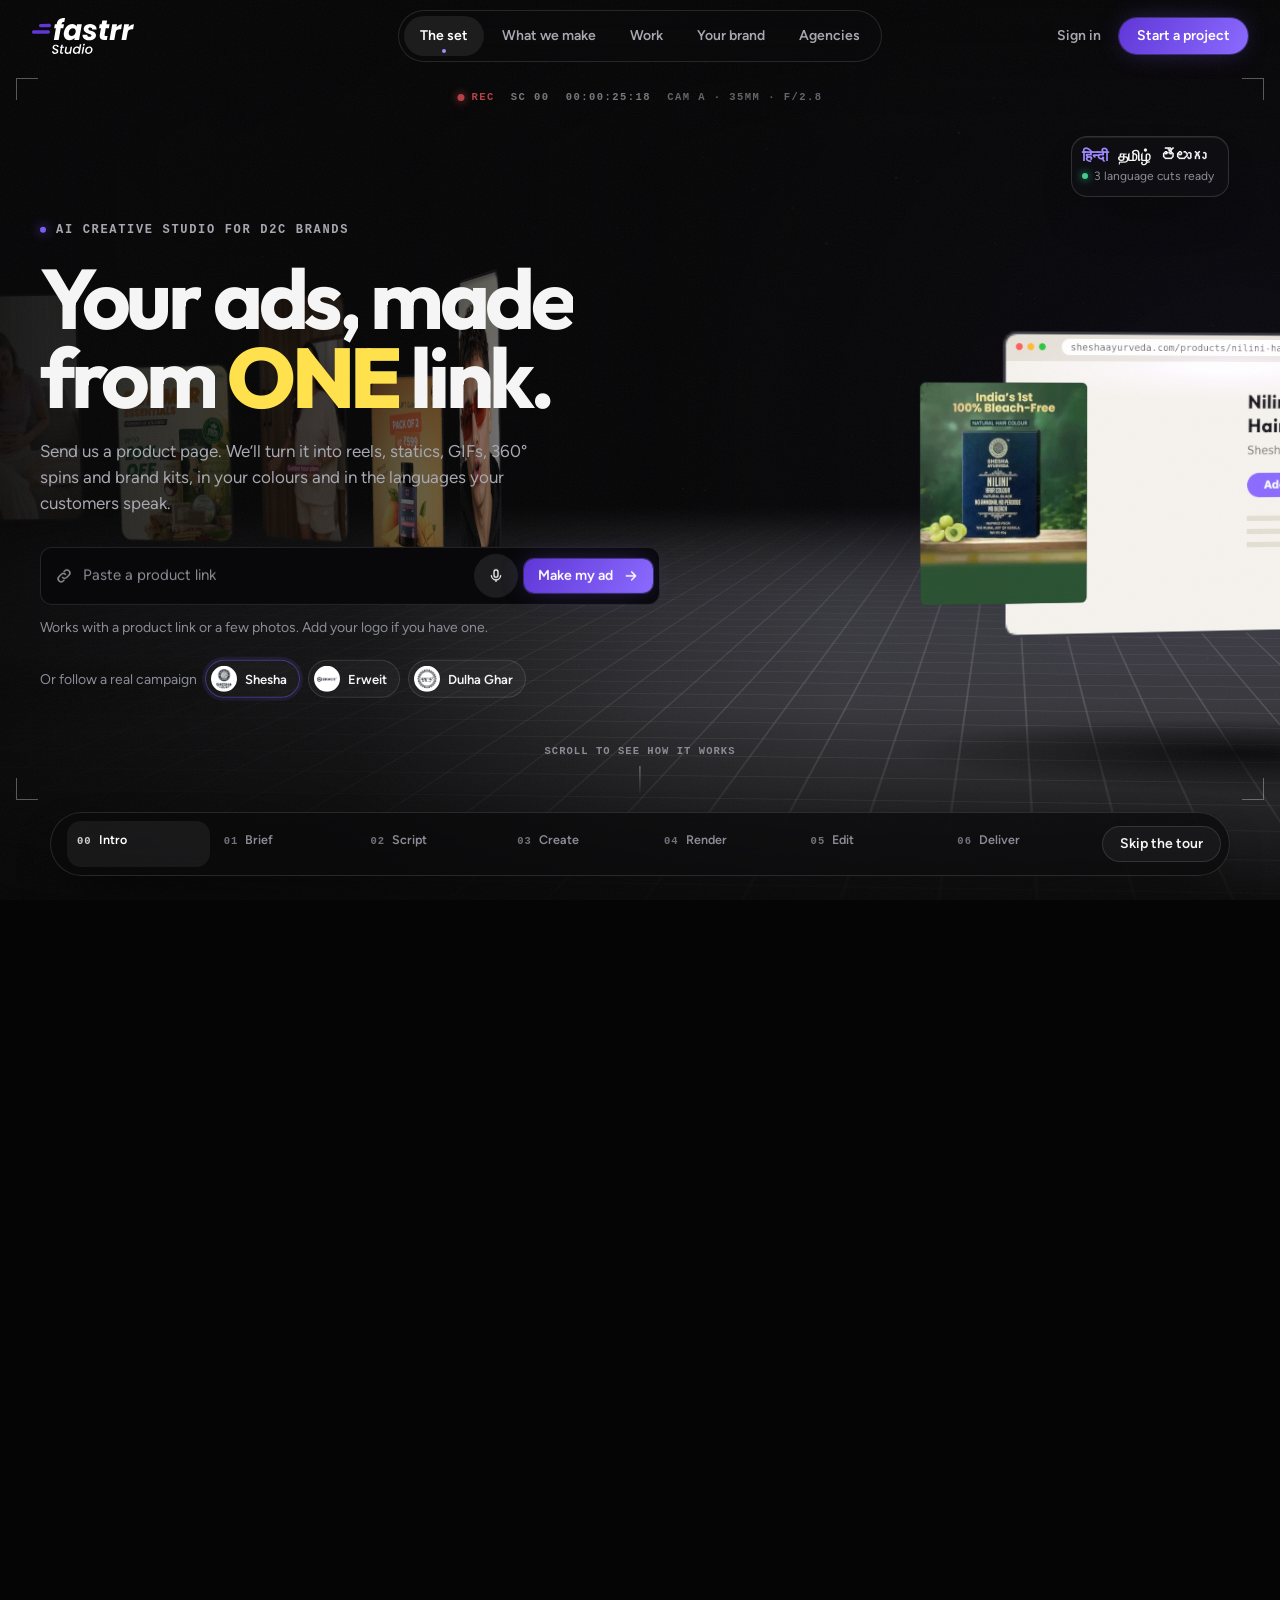
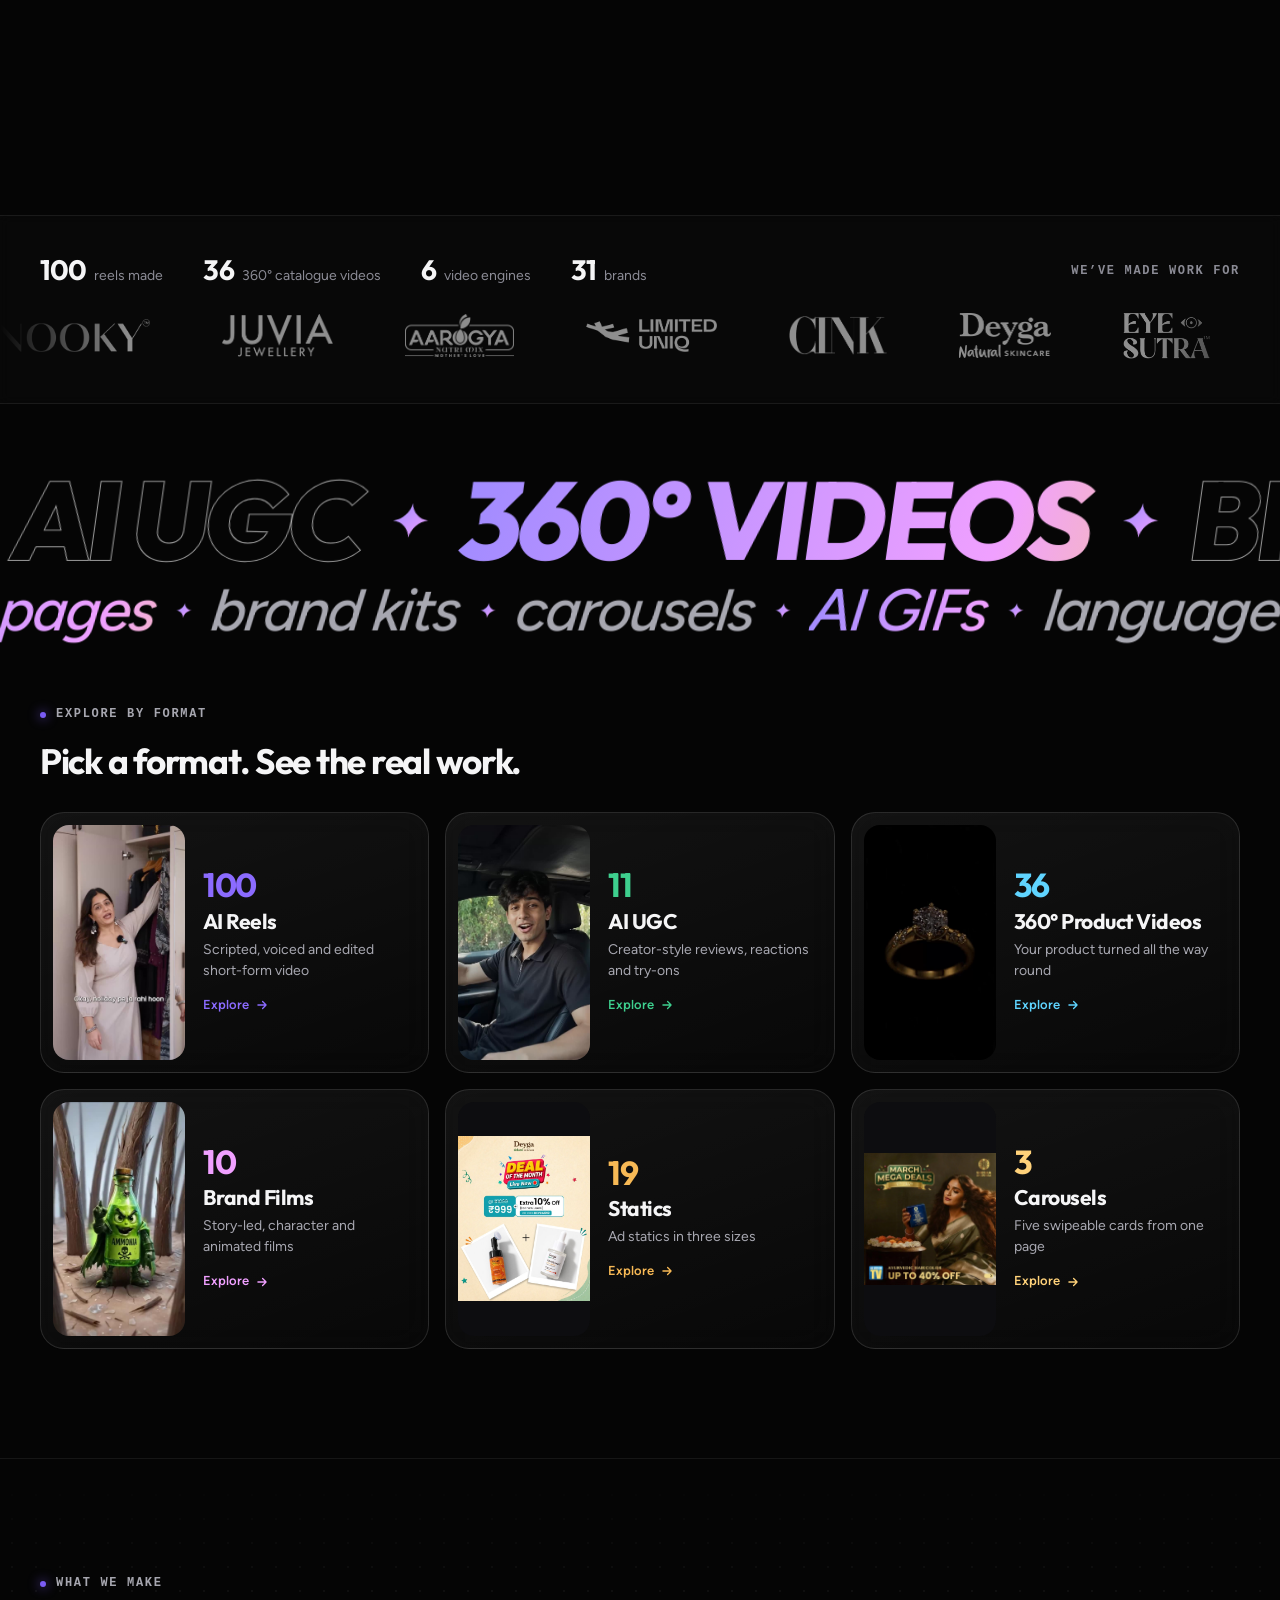
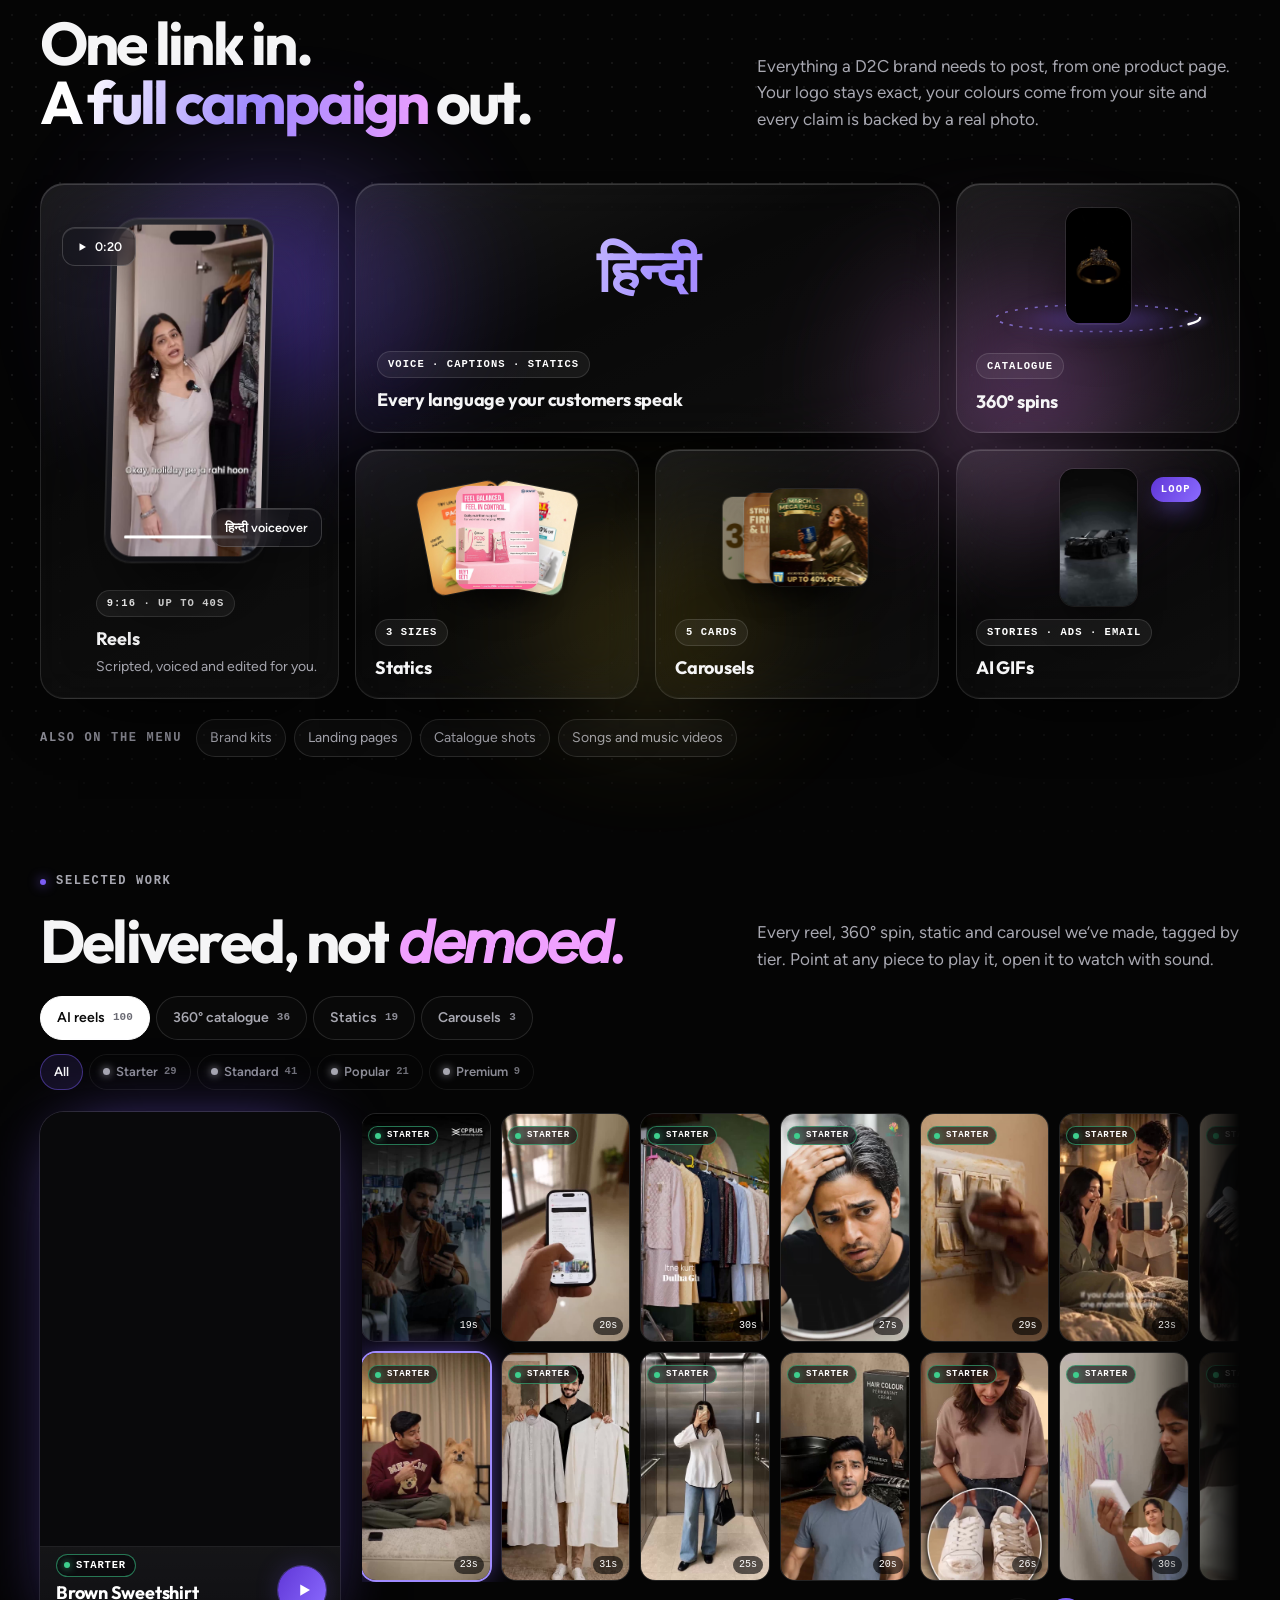
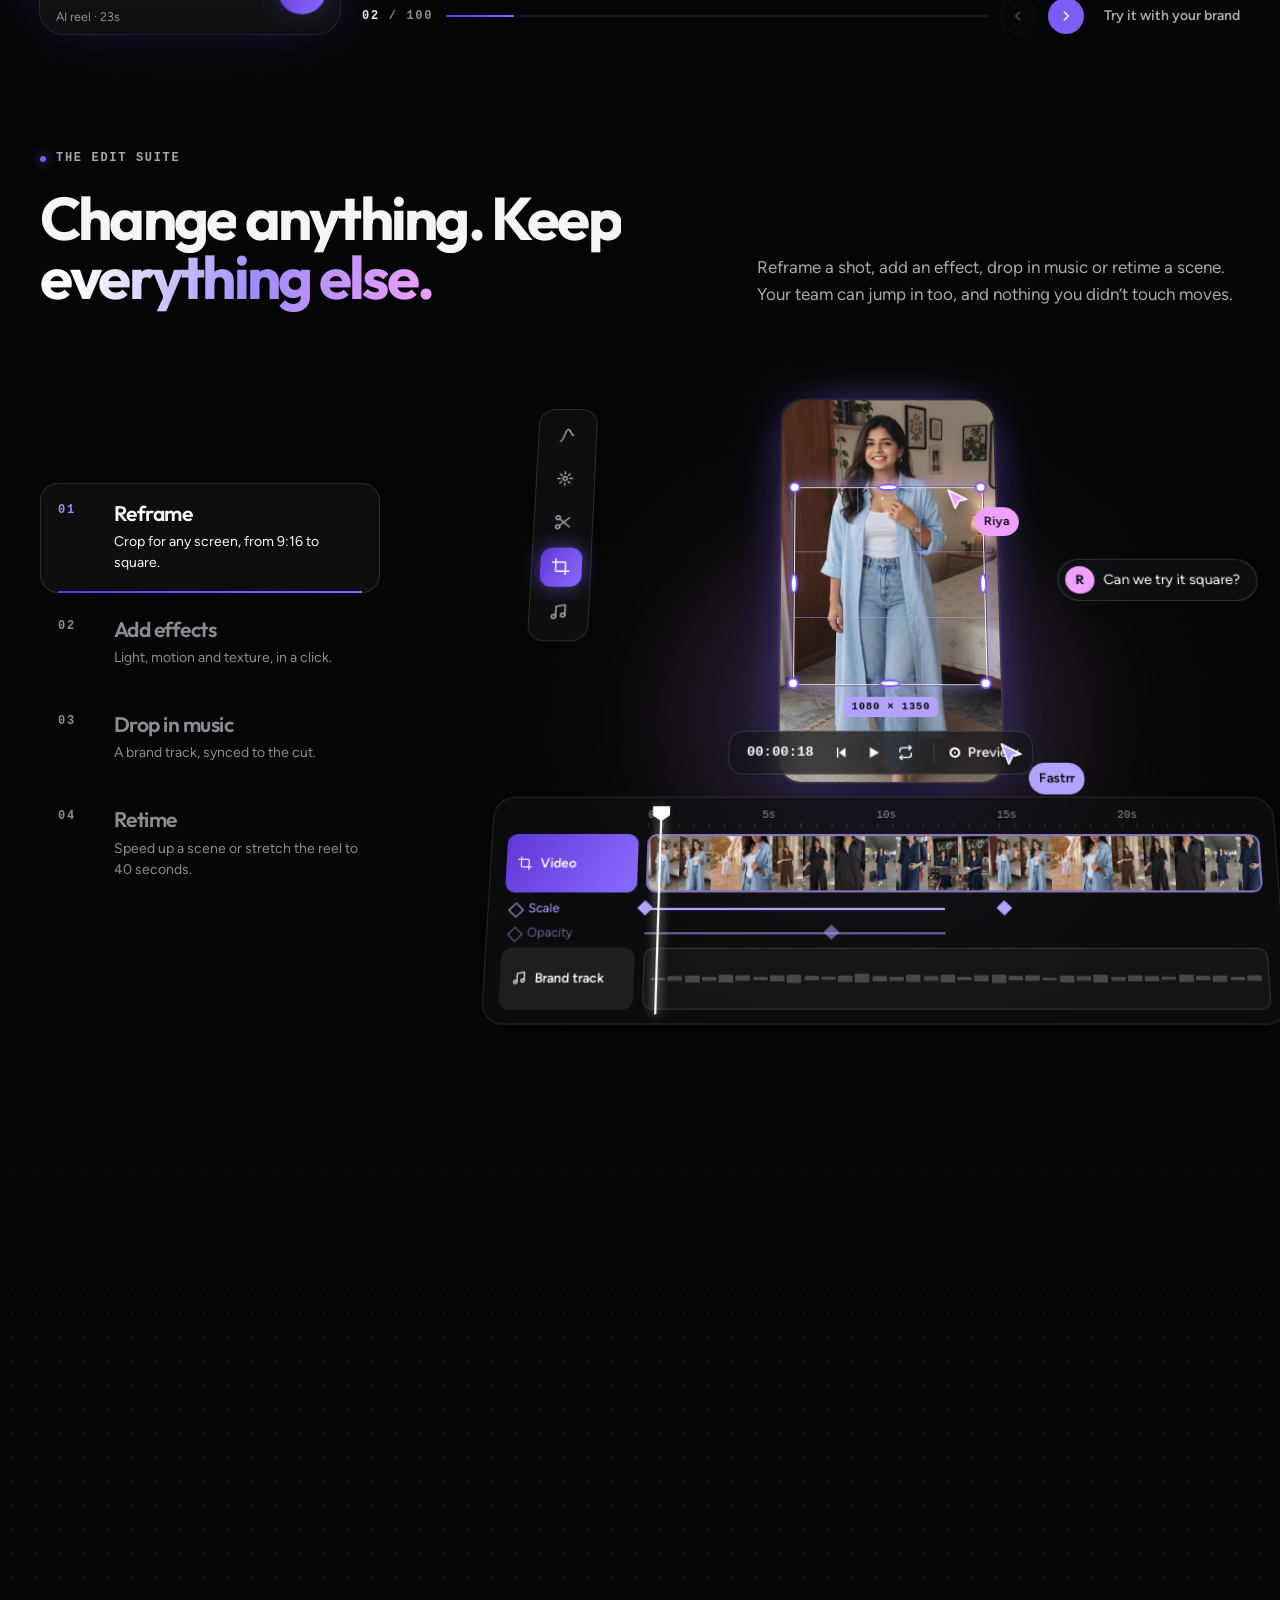
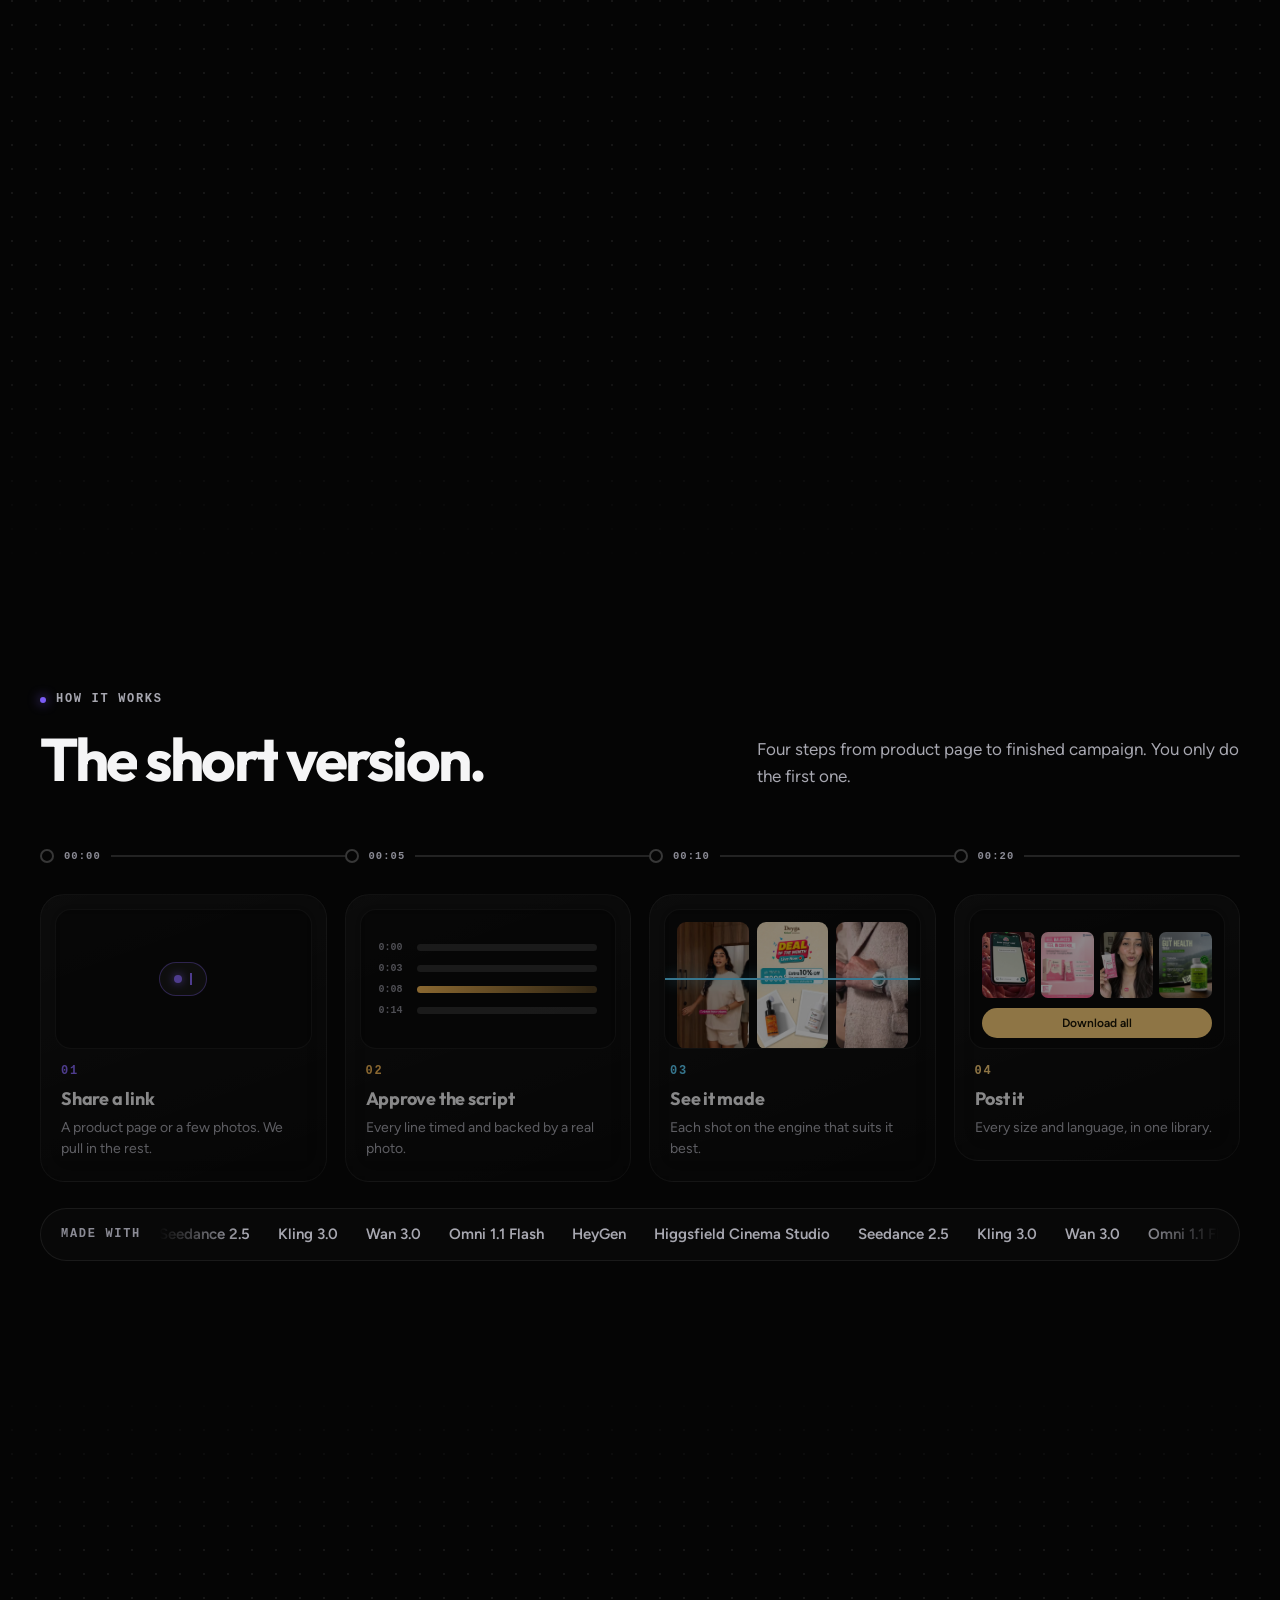
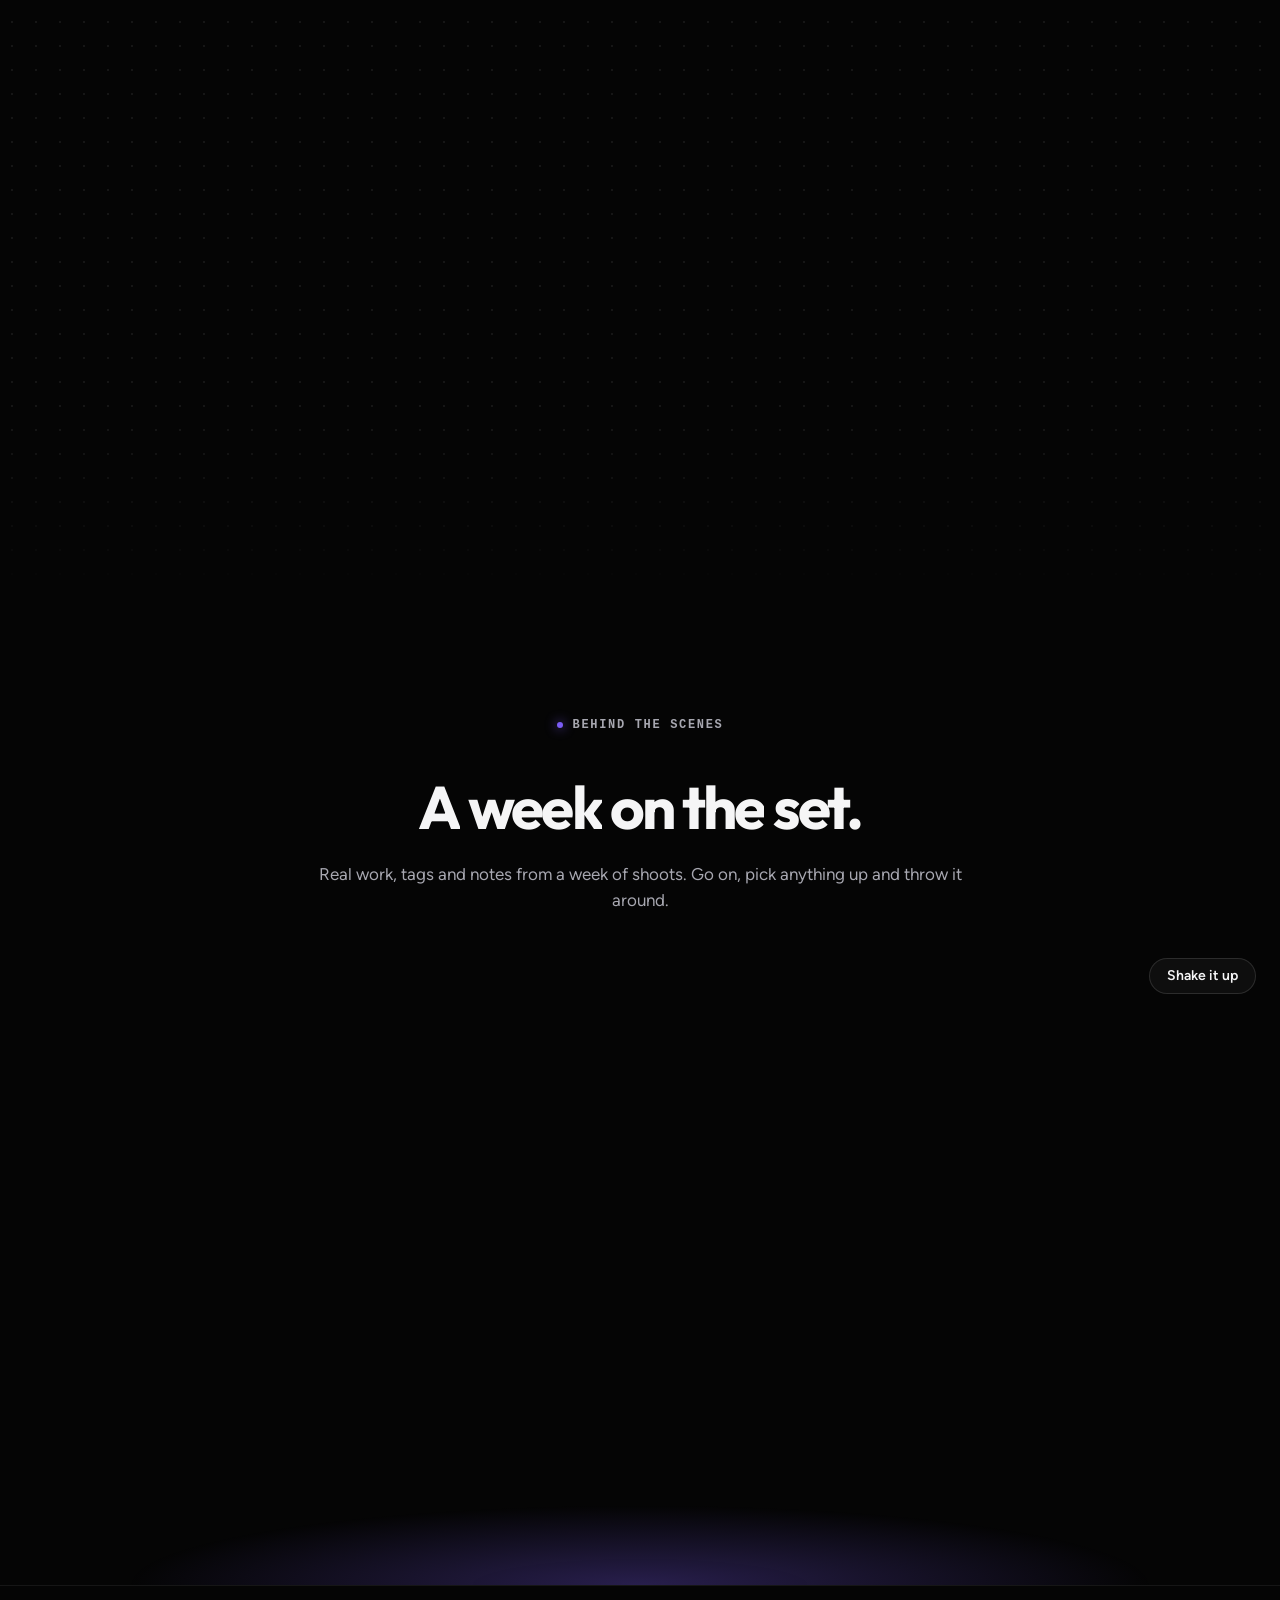
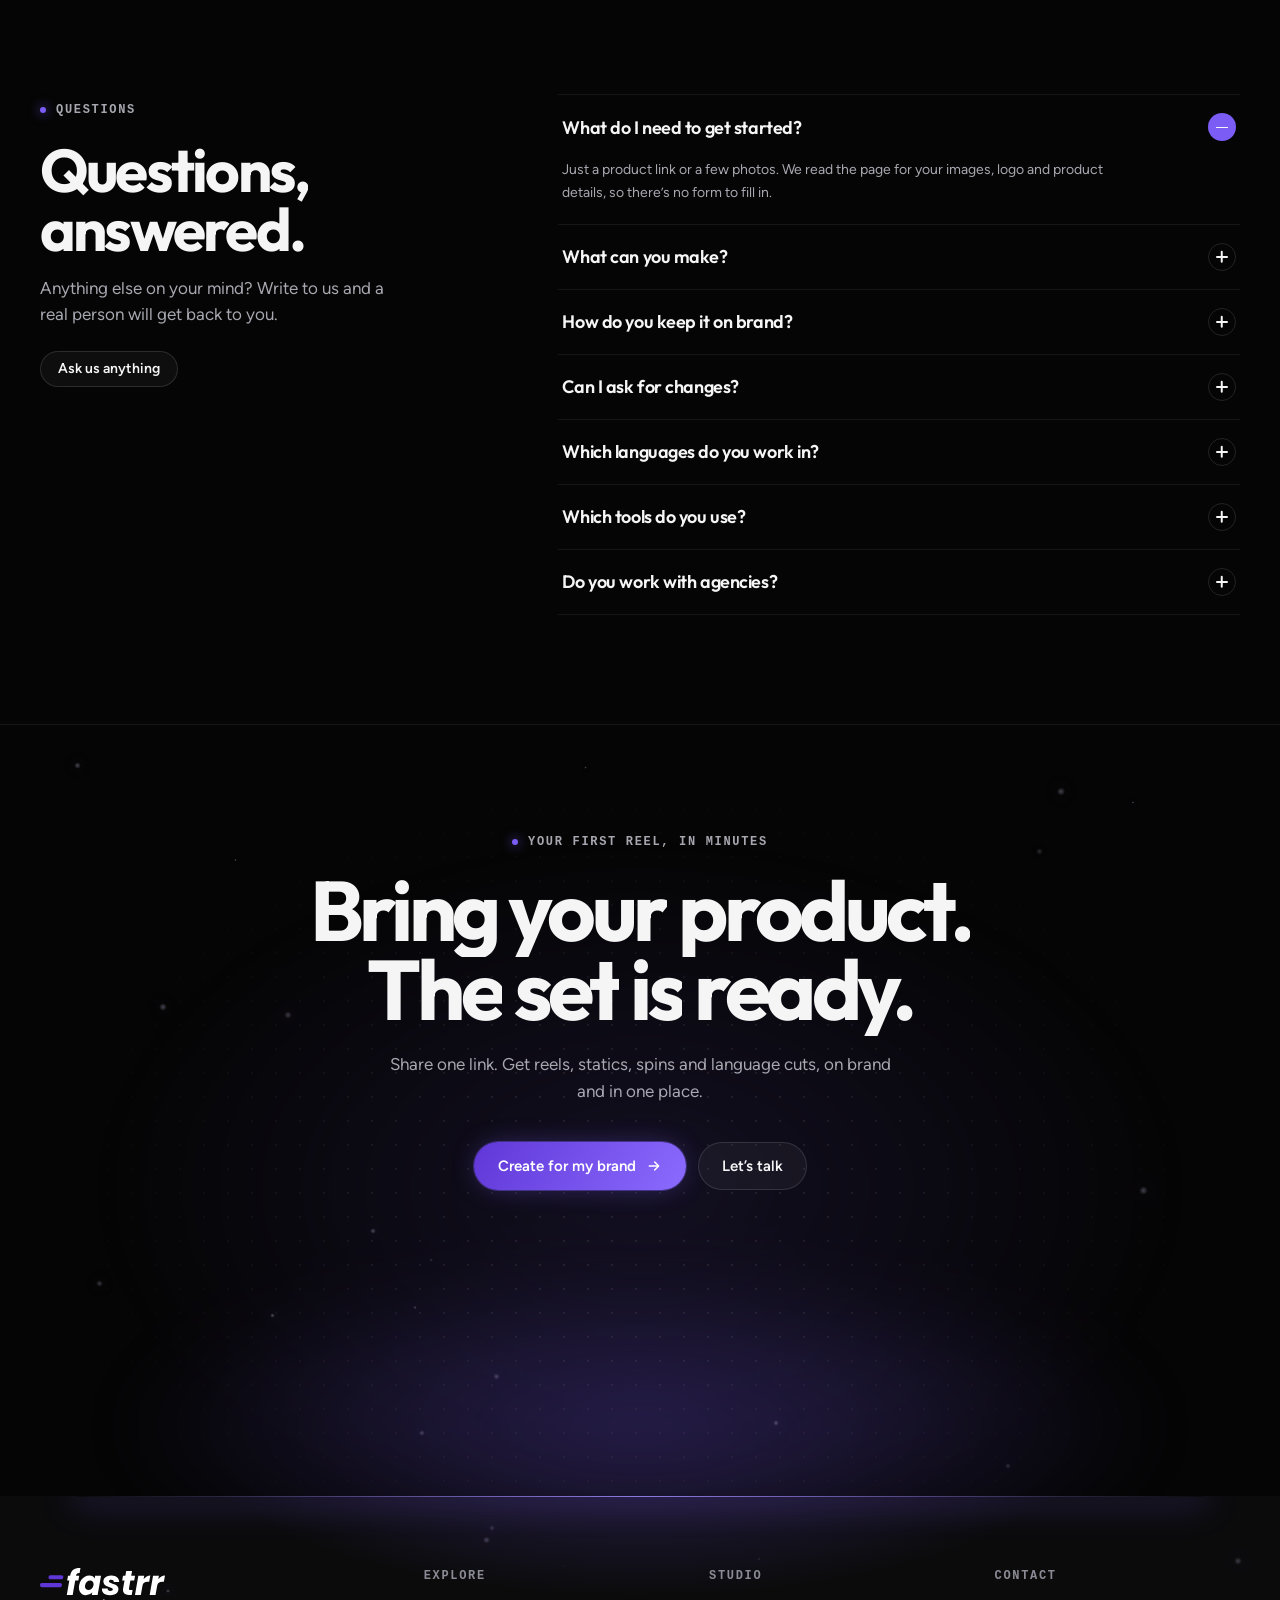
==== commit c66e2ec1: "Make every call to action work: contact popup, accounts and a leads dashboard - One contact popup fo" ====
--- a/index.html
+++ b/index.html
@@ -16,6 +16,7 @@
 <link rel="preload" href="assets/fonts/figtree-latin-400-normal.woff2" as="font" type="font/woff2" crossorigin>
 <link rel="stylesheet" href="assets/fonts/fonts.css">
 <link rel="stylesheet" href="assets/css/styles.css">
+<link rel="stylesheet" href="assets/css/studio.css">
 <script src="vendor/three/three.min.js" defer></script>
 </head>
 <body id="top">
@@ -41,8 +42,9 @@
     </nav>
     <div class="hd-cta">
       <span class="madefor" id="madefor"><span>Made for</span><img alt="" id="madefor-logo"></span>
-      <a class="lnk" href="https://app.fastrr.com" data-app>Sign in</a>
-      <a class="btn sm" href="https://app.fastrr.com" data-app>Start a project</a>
+      <a class="lnk" href="#signin" data-cta="signin" data-src="header" id="hd-signin">Sign in</a>
+      <span class="acct" id="acct" hidden></span>
+      <a class="btn sm" href="#contact-us" data-cta="project" data-src="header">Start a project</a>
       <button class="menu-btn" id="menu-btn" type="button" aria-expanded="false" aria-controls="menu" aria-label="Open menu"><i></i><i></i></button>
     </div>
   </div>
@@ -57,8 +59,9 @@
     <a href="#faq">Questions <small>06</small></a>
   </nav>
   <div class="menu-cta">
-    <a class="btn" href="https://app.fastrr.com" data-app>Start a project</a>
-    <a class="btn ghost" href="https://app.fastrr.com" data-app>Sign in</a>
+    <a class="btn" href="#contact-us" data-cta="project" data-src="menu">Start a project</a>
+    <a class="btn ghost" href="#signin" data-cta="signin" data-src="menu" data-auth-out>Sign in</a>
+    <a class="btn ghost" href="#signup" data-cta="signup" data-src="menu" data-auth-out>Sign up</a>
   </div>
 </div>
 
@@ -253,7 +256,7 @@
           <div class="b-logos" id="b-logos" role="group" aria-label="Choose a brand"></div>
           <p class="b-narr" id="b-narr" aria-live="polite"></p>
           <div class="b-swatch" id="b-swatch" aria-hidden="true"></div>
-          <div class="b-cta"><a class="btn" href="https://app.fastrr.com" data-app id="b-go">Make these for real <svg viewBox="0 0 24 24" fill="none" stroke="currentColor" stroke-width="2.2" stroke-linecap="round" stroke-linejoin="round" aria-hidden="true"><path d="M5 12h14M13 6l6 6-6 6"/></svg></a><small>All it takes is one link.</small></div>
+          <div class="b-cta"><a class="btn" href="#contact-us" data-cta="project" data-src="brand-kit" id="b-go">Create for my brand <svg viewBox="0 0 24 24" fill="none" stroke="currentColor" stroke-width="2.2" stroke-linecap="round" stroke-linejoin="round" aria-hidden="true"><path d="M5 12h14M13 6l6 6-6 6"/></svg></a><small>All it takes is one link.</small></div>
         </div>
         <div class="studio-board">
           <div class="board-bar"><span class="step" style="margin:0"><b>2</b>Your kit</span><span class="pill" id="board-pill">Sample kit</span></div>
@@ -303,7 +306,7 @@
           <li><span class="ic"><svg viewBox="0 0 24 24" fill="none" stroke="currentColor" stroke-width="1.8" stroke-linecap="round" stroke-linejoin="round" aria-hidden="true"><path d="M12 4v11M7 10l5 5 5-5M5 20h14"/></svg></span><div><b>Bulk download</b><span>Pick a brand and a week, then download everything in one click.</span></div></li>
           <li><span class="ic"><svg viewBox="0 0 24 24" fill="none" stroke="currentColor" stroke-width="1.8" stroke-linecap="round" stroke-linejoin="round" aria-hidden="true"><path d="M5 5h14v10H9l-4 4z"/></svg></span><div><b>Full history</b><span>Every file and every conversation, saved for each brand.</span></div></li>
         </ul>
-        <a class="btn" href="https://app.fastrr.com" data-app>Set up your team <svg viewBox="0 0 24 24" fill="none" stroke="currentColor" stroke-width="2.2" stroke-linecap="round" stroke-linejoin="round" aria-hidden="true"><path d="M5 12h14M13 6l6 6-6 6"/></svg></a>
+        <a class="btn" href="#contact-us" data-cta="agency" data-src="agencies">Set up your team <svg viewBox="0 0 24 24" fill="none" stroke="currentColor" stroke-width="2.2" stroke-linecap="round" stroke-linejoin="round" aria-hidden="true"><path d="M5 12h14M13 6l6 6-6 6"/></svg></a>
       </div>
       <div class="app rv d2" aria-label="Preview of the shared library">
         <div class="app-bar"><span class="cdots"><i></i><i></i><i></i></span><span>Library · Fastrr Studio</span></div>
@@ -357,7 +360,7 @@
   <section class="sec" id="faq" aria-labelledby="h-faq">
     <div class="wrap">
       <div class="faq-grid">
-      <div class="faq-side rv"><span class="eyebrow">Questions</span><h2 id="h-faq" class="sw">Questions, answered.</h2><p>Anything else on your mind? Write to us and a real person will get back to you.</p><a class="btn ghost sm" href="mailto:studio@fastrr.com">Ask us anything</a></div>
+      <div class="faq-side rv"><span class="eyebrow">Questions</span><h2 id="h-faq" class="sw">Questions, answered.</h2><p>Anything else on your mind? Write to us and a real person will get back to you.</p><a class="btn ghost sm" href="#contact-us" data-cta="question" data-src="faq">Ask us anything</a></div>
       <div class="faq rv">
         <details open><summary>What do I need to get started?<i aria-hidden="true"></i></summary><p class="ans">Just a product link or a few photos. We read the page for your images, logo and product details, so there’s no form to fill in.</p></details>
         <details><summary>What can you make?<i aria-hidden="true"></i></summary><p class="ans">Reels, statics, AI GIFs, 360° spins, catalogue shots, carousels, landing pages, brand kits and campaign kits in Indian languages. Songs and music videos too.</p></details>
@@ -378,8 +381,8 @@
       <h2 id="h-final" class="sw">Bring your product. The set is ready.</h2>
       <p>Share one link. Get reels, statics, spins and language cuts, on brand and in one place.</p>
       <div class="ctas">
-        <a class="btn" href="https://app.fastrr.com" data-app>Start with your link <svg viewBox="0 0 24 24" fill="none" stroke="currentColor" stroke-width="2.2" stroke-linecap="round" stroke-linejoin="round" aria-hidden="true"><path d="M5 12h14M13 6l6 6-6 6"/></svg></a>
-        <a class="btn ghost" href="mailto:studio@fastrr.com">Talk to us</a>
+        <a class="btn" href="#contact-us" data-cta="project" data-src="final">Create for my brand <svg viewBox="0 0 24 24" fill="none" stroke="currentColor" stroke-width="2.2" stroke-linecap="round" stroke-linejoin="round" aria-hidden="true"><path d="M5 12h14M13 6l6 6-6 6"/></svg></a>
+        <a class="btn ghost" href="#contact-us" data-cta="talk" data-src="final">Let’s talk</a>
       </div>
     </div>
     <div class="word-stage" id="word-stage" aria-hidden="true"></div>
@@ -395,8 +398,8 @@
     <div class="f-grid">
       <div class="f-brand"><img src="assets/brand/fastrr-studio-logo.svg" alt="Fastrr Studio" width="510" height="180"><p>The AI creative studio for D2C brands. One link in, a full campaign out.</p></div>
       <div class="f-col"><h4>Explore</h4><a href="#set">The set</a><a href="#formats">What we make</a><a href="#work">Work</a><a href="#brand">Your brand</a></div>
-      <div class="f-col"><h4>Studio</h4><a href="#process">How it works</a><a href="#agencies">Agencies</a><a href="#faq">Questions</a><a href="https://app.fastrr.com" data-app>Sign in</a></div>
-      <div class="f-col"><h4>Contact</h4><a href="mailto:studio@fastrr.com">studio@fastrr.com</a><span>Gurugram, India</span></div>
+      <div class="f-col"><h4>Studio</h4><a href="#process">How it works</a><a href="#agencies">Agencies</a><a href="#faq">Questions</a><a href="#signin" data-cta="signin" data-src="footer">Sign in</a><a href="#signup" data-cta="signup" data-src="footer">Create an account</a></div>
+      <div class="f-col"><h4>Contact</h4><a href="#contact-us" data-cta="project" data-src="footer">Contact us</a><a href="mailto:studio@fastrr.com" data-mail>studio@fastrr.com</a><span>Gurugram, India</span></div>
     </div>
     <div class="f-foot"><span>© 2026 Fastrr</span><span>Made on the set in Gurugram.</span></div>
   </div>
@@ -422,5 +425,7 @@
 <script src="assets/js/data.js"></script>
 <script src="assets/js/journey.js"></script>
 <script src="assets/js/app.js"></script>
+<script src="assets/js/config.js"></script>
+<script src="assets/js/studio.js"></script>
 </body>
 </html>
--- a/assets/css/styles.css
+++ b/assets/css/styles.css
@@ -1746,3 +1746,13 @@
 @media (max-width:699px){ .k-play,.k-tag{font-size:12px} .k-ratio,.k-360{font-size:18px} }
 .k-tag{white-space:nowrap}
 @media (max-width:699px){ .k-tag{font-size:10px;letter-spacing:.05em;gap:6px} .k-tag i{width:7px;height:7px} .k-play{font-size:11px;gap:8px} .k-play i{width:24px;height:24px} .k-play i::after{left:9px;top:7px;border-left-width:8px;border-top-width:5px;border-bottom-width:5px} }
+
+/* desktop: the 3D composition tells each step, so the side panel steps aside */
+@media (min-width:1000px){
+  .panel.ch{grid-template-columns:minmax(0,400px) 1fr}
+  .panel.ch .console{display:none}
+  .ch-hand{margin-top:22px}
+  .ch-hand .st-in{background:rgba(255,255,255,.03);border-color:var(--line-2);backdrop-filter:blur(10px)}
+}
+.ch-hand:empty{display:none}
+@media (max-width:999px){ .ch-hand{display:none} }
--- a/assets/css/studio.css
+++ b/assets/css/studio.css
@@ -0,0 +1,209 @@
+/* Fastrr Studio: contact popup, accounts, account menu, toast. Uses the tokens from styles.css. */
+[hidden]{display:none!important}
+body.fx-open{overflow:hidden}
+
+/* ---------------------------------------------------------- dialog shell */
+.fx-dlg{border:0;padding:24px;margin:0;background:transparent;color:var(--text);width:100vw;height:100vh;height:100dvh;max-width:100vw;max-height:100vh;max-height:100dvh;overflow:auto;overscroll-behavior:contain}
+.fx-dlg::backdrop{background:rgba(4,4,6,.78);backdrop-filter:blur(14px) saturate(120%);-webkit-backdrop-filter:blur(14px) saturate(120%)}
+.fx-dlg[open]{display:grid;place-items:center}
+.fx-dlg[open] .fx-card{animation:fxin .5s var(--ease-out) both}
+@keyframes fxin{from{opacity:0;transform:translateY(18px) scale(.985)}to{opacity:1;transform:none}}
+@media (prefers-reduced-motion:reduce){.fx-dlg[open] .fx-card{animation:none}}
+.fx-card{position:relative;width:min(1040px,100%);display:grid;grid-template-columns:minmax(0,380px) minmax(0,1fr);border-radius:var(--r-32);background:var(--card);border:1px solid var(--line-2);box-shadow:0 40px 120px -40px rgba(0,0,0,.95),0 0 0 1px rgba(255,255,255,.02) inset;overflow:hidden;max-height:calc(100dvh - 48px)}
+.fx-card-sm{width:min(480px,100%);display:block;padding:36px 36px 30px;overflow:auto}
+.fx-x{position:absolute;top:16px;right:16px;z-index:3;width:40px;height:40px;border-radius:50%;border:1px solid var(--line-2);background:rgba(10,10,12,.7);color:var(--text);display:grid;place-items:center;cursor:pointer;transition:background .2s,border-color .2s,transform .3s var(--ease)}
+.fx-x:hover{background:var(--bg-3);border-color:var(--line-3);transform:rotate(90deg)}
+.fx-x svg{width:16px;height:16px}
+
+/* ---------------------------------------------------------- left: the promise */
+.fx-side{position:relative;padding:44px 36px 36px;background:radial-gradient(120% 70% at 0% 0%,rgba(123,92,245,.42),transparent 62%),radial-gradient(90% 60% at 100% 100%,rgba(240,160,255,.16),transparent 70%),#0a0911;border-right:1px solid var(--line);overflow:hidden}
+.fx-side::before{content:"";position:absolute;inset:0;background:var(--dots);opacity:.7;mask-image:linear-gradient(180deg,#000,transparent 85%);-webkit-mask-image:linear-gradient(180deg,#000,transparent 85%);pointer-events:none}
+.fx-side::after{content:"";position:absolute;width:260px;height:260px;right:-90px;top:-90px;border-radius:50%;background:radial-gradient(circle,rgba(160,139,255,.5),transparent 68%);filter:blur(30px);animation:fxorb 9s ease-in-out infinite alternate;pointer-events:none}
+@keyframes fxorb{to{transform:translate(-60px,80px) scale(1.15)}}
+.fx-side-in{position:relative;z-index:1;display:flex;flex-direction:column;height:100%}
+.fx-eye{display:inline-flex;align-items:center;gap:10px;font:600 var(--fs-label)/1 var(--mono);letter-spacing:var(--ls-mono);text-transform:uppercase;color:var(--text-2)}
+.fx-eye i{width:7px;height:7px;border-radius:50%;background:var(--accent);box-shadow:0 0 12px var(--accent)}
+.fx-side h2{font:700 clamp(28px,2.6vw,38px)/1.04 var(--display);letter-spacing:-.04em;margin:18px 0 14px}
+.fx-side h2 .hl{background:linear-gradient(100deg,#c9b8ff,#f0a0ff);-webkit-background-clip:text;background-clip:text;color:transparent}
+.fx-side p{color:var(--text-2);font-size:15.5px;line-height:1.6;margin:0}
+.fx-next{list-style:none;margin:30px 0 0;padding:0;display:grid;gap:4px;counter-reset:n}
+.fx-next li{counter-increment:n;display:grid;grid-template-columns:30px 1fr;column-gap:12px;padding:12px 0;border-top:1px solid var(--line)}
+.fx-next li::before{content:counter(n,decimal-leading-zero);grid-row:span 2;font:600 11px/1.9 var(--mono);color:var(--accent-hover);letter-spacing:.08em}
+.fx-next b{font:600 15px/1.35 var(--display);letter-spacing:-.01em}
+.fx-next span{font-size:13.5px;color:var(--text-3)}
+.fx-alt{margin-top:auto;padding-top:26px;display:flex;flex-wrap:wrap;gap:6px 14px;font-size:13.5px;color:var(--text-3)}
+.fx-alt a{color:var(--text);text-decoration:none;border-bottom:1px solid var(--line-3)}
+.fx-alt a:hover{border-color:var(--accent-hover)}
+
+/* ---------------------------------------------------------- right: the form */
+.fx-main{padding:36px 40px 32px;overflow:auto;max-height:calc(100dvh - 48px)}
+.fx-form{display:flex;flex-direction:column;gap:18px}
+.fx-seg{display:inline-grid;grid-auto-flow:column;gap:4px;padding:4px;border-radius:999px;background:var(--bg-inset);border:1px solid var(--line);align-self:flex-start;margin-right:48px}
+.fx-seg label{position:relative;cursor:pointer}
+.fx-seg input{position:absolute;opacity:0;pointer-events:none}
+.fx-seg span{display:block;padding:9px 16px;border-radius:999px;font-size:14px;font-weight:600;color:var(--text-2);transition:background .25s,color .25s;white-space:nowrap}
+.fx-seg label:hover span{color:var(--text)}
+.fx-seg input:checked+span{background:var(--bg-3);color:var(--text);box-shadow:0 0 0 1px var(--line-2) inset,0 6px 20px -10px rgba(123,92,245,.8)}
+.fx-seg input:focus-visible+span{outline:2px solid var(--accent-hover);outline-offset:2px}
+.fx-prog{display:flex;align-items:center;gap:12px;font-size:13px;color:var(--text-3)}
+.fx-prog span{display:inline-flex;align-items:center;gap:8px;transition:color .3s}
+.fx-prog i{width:24px;height:24px;border-radius:50%;display:grid;place-items:center;font:600 11px/1 var(--mono);font-style:normal;border:1px solid var(--line-2);transition:all .3s}
+.fx-prog span.on{color:var(--text)}
+.fx-prog span.on i{background:var(--brand-gradient);border-color:transparent;color:#fff;box-shadow:0 0 18px -4px var(--accent)}
+.fx-prog span.done i{background:var(--accent-soft);border-color:var(--accent-line);color:var(--accent-hover)}
+.fx-prog b{flex:0 1 60px;height:1px;background:linear-gradient(90deg,var(--accent-line),var(--line-2))}
+.fx-step{display:none}
+.fx-step.on{display:block;animation:fxstep .45s var(--ease-out)}
+@keyframes fxstep{from{opacity:0;transform:translateX(12px)}to{opacity:1;transform:none}}
+.fx-grid{display:grid;grid-template-columns:1fr 1fr;gap:16px 16px}
+.fx-f,.fx-group{display:flex;flex-direction:column;gap:8px;min-width:0;margin:0;padding:0;border:0}
+.fx-f.wide,.fx-group.wide{grid-column:1/-1}
+.fx-l{font-size:13.5px;font-weight:600;color:var(--text-2);padding:0}
+.fx-l em{color:var(--accent-hover);font-style:normal}
+.fx-l small{font-weight:500;color:var(--text-3);font-size:12px;margin-left:4px}
+.fx-dlg input:not([type=checkbox]):not([type=radio]),.fx-dlg select,.fx-dlg textarea{width:100%;font:500 15.5px/1.4 var(--body);color:var(--text);background:var(--bg-inset);border:1px solid var(--line-2);border-radius:var(--r-12);padding:13px 14px;transition:border-color .2s,box-shadow .2s,background .2s;-webkit-appearance:none;appearance:none}
+.fx-dlg textarea{resize:vertical;min-height:96px}
+.fx-dlg select{background-image:linear-gradient(45deg,transparent 50%,var(--text-3) 50%),linear-gradient(135deg,var(--text-3) 50%,transparent 50%);background-position:calc(100% - 19px) 50%,calc(100% - 14px) 50%;background-size:5px 5px;background-repeat:no-repeat;padding-right:34px;cursor:pointer}
+.fx-dlg select option{background:#111;color:var(--text)}
+.fx-dlg ::placeholder{color:#5e5e68}
+.fx-dlg input:hover,.fx-dlg select:hover,.fx-dlg textarea:hover{border-color:var(--line-3)}
+.fx-dlg input:focus,.fx-dlg select:focus,.fx-dlg textarea:focus{outline:none;border-color:var(--accent);background:#0b0a12;box-shadow:0 0 0 4px var(--accent-soft)}
+.fx-tel{display:grid;grid-template-columns:92px 1fr;gap:8px}
+.fx-pw{position:relative;display:block}
+.fx-pw input{padding-right:48px!important}
+.fx-eyeb{position:absolute;right:6px;top:50%;transform:translateY(-50%);width:36px;height:36px;border:0;border-radius:10px;background:transparent;color:var(--text-3);display:grid;place-items:center;cursor:pointer}
+.fx-eyeb:hover,.fx-eyeb[aria-pressed=true]{color:var(--text);background:var(--bg-3)}
+.fx-eyeb svg{width:18px;height:18px}
+.fx-hint{font-size:12.5px;color:var(--err);min-height:0}
+.fx-hint:empty{display:none}
+.bad input,.bad select,.bad textarea{border-color:rgba(255,107,122,.7)!important;box-shadow:0 0 0 4px rgba(255,107,122,.1)!important}
+.fx-chips{display:flex;flex-wrap:wrap;gap:8px}
+.fx-chip{position:relative;cursor:pointer}
+.fx-chip input{position:absolute;opacity:0;pointer-events:none}
+.fx-chip span{display:inline-flex;align-items:center;gap:7px;padding:9px 14px;border-radius:999px;border:1px solid var(--line-2);background:rgba(255,255,255,.02);font-size:14px;color:var(--text-2);transition:all .2s var(--ease);user-select:none}
+.fx-chip:hover span{border-color:var(--line-3);color:var(--text)}
+.fx-chip input:checked+span{background:var(--accent-soft);border-color:var(--accent-line);color:#fff;box-shadow:0 0 22px -10px var(--accent)}
+.fx-chip input[type=checkbox]:checked+span::before{content:"";width:12px;height:7px;border-left:2px solid var(--accent-hover);border-bottom:2px solid var(--accent-hover);transform:translateY(-2px) rotate(-45deg)}
+.fx-chip input:focus-visible+span{outline:2px solid var(--accent-hover);outline-offset:2px}
+.bad .fx-chip span{border-color:rgba(255,107,122,.45)}
+.fx-hp{position:absolute!important;left:-9999px;width:1px;height:1px;overflow:hidden}
+.fx-consent{display:flex;gap:12px;align-items:flex-start;font-size:13.5px;color:var(--text-2);cursor:pointer;line-height:1.5}
+.fx-consent input{appearance:none;-webkit-appearance:none;flex:none;width:20px;height:20px;margin:0;border-radius:6px;border:1px solid var(--line-3);background:var(--bg-inset);display:grid;place-items:center;cursor:pointer;transition:all .2s}
+.fx-consent input:checked{background:var(--brand-gradient);border-color:transparent}
+.fx-consent input:checked::after{content:"";width:9px;height:5px;border-left:2px solid #fff;border-bottom:2px solid #fff;transform:translateY(-1px) rotate(-45deg)}
+.fx-consent input:focus-visible{outline:2px solid var(--accent-hover);outline-offset:2px}
+.fx-err{margin:0;font-size:13.5px;color:var(--err);line-height:1.5}
+.fx-err:empty{display:none}
+.fx-err a,.fx-err .au-link{color:var(--text)}
+.fx-actions{display:flex;gap:10px;justify-content:flex-end;align-items:center;flex-wrap:wrap;padding-top:4px}
+.fx-actions .btn{min-width:132px;justify-content:center}
+.fx-form>.fx-actions{position:sticky;bottom:-32px;margin:0 -40px -32px;padding:16px 40px 24px;background:linear-gradient(180deg,rgba(12,12,14,0),#0d0d0f 34%);z-index:2}
+.fx-dlg .btn[disabled]{opacity:.7;cursor:progress}
+.fx-spin{display:inline-block;width:15px;height:15px;border-radius:50%;border:2px solid rgba(255,255,255,.3);border-top-color:#fff;animation:fxspin .7s linear infinite;vertical-align:-2px}
+@keyframes fxspin{to{transform:rotate(360deg)}}
+
+/* ---------------------------------------------------------- success */
+.fx-done{display:grid;place-items:center;min-height:100%;padding:20px 0}
+.fx-done-in{max-width:480px;text-align:left}
+.fx-ok{width:60px;height:60px;border-radius:50%;display:grid;place-items:center;background:radial-gradient(circle at 30% 30%,#a08bff,#6037d7);box-shadow:0 0 0 8px rgba(123,92,245,.12),0 0 50px -6px var(--accent);color:#fff;margin-bottom:22px;animation:fxpop .6s var(--ease-out) both}
+.fx-ok svg{width:26px;height:26px}
+@keyframes fxpop{0%{transform:scale(.4);opacity:0}70%{transform:scale(1.08)}100%{transform:none;opacity:1}}
+.fx-done h3{font:700 clamp(26px,2.4vw,34px)/1.08 var(--display);letter-spacing:-.035em;margin:0 0 12px}
+.fx-done p{color:var(--text-2);font-size:15.5px;line-height:1.6;margin:0}
+.fx-done p a{color:var(--text)}
+.fx-ref{margin:22px 0 26px;padding:0;border:1px solid var(--line-2);border-radius:var(--r-18);background:var(--bg-inset);display:grid}
+.fx-ref div{display:grid;grid-template-columns:110px 1fr;gap:12px;padding:12px 16px;border-top:1px solid var(--line)}
+.fx-ref div:first-child{border-top:0}
+.fx-ref dt{font:600 11px/1.7 var(--mono);letter-spacing:.1em;text-transform:uppercase;color:var(--text-3)}
+.fx-ref dd{margin:0;font-size:14.5px}
+.fx-done .fx-actions{justify-content:flex-start}
+
+/* ---------------------------------------------------------- accounts */
+.au-top{text-align:center;margin-bottom:22px}
+.au-top img{height:34px;width:auto;margin:0 auto 22px}
+.au-top h2{font:700 30px/1.05 var(--display);letter-spacing:-.04em;margin:0 0 8px}
+.au-top p{color:var(--text-2);font-size:15px;margin:0}
+.au-top p:empty{display:none}
+.fx-tabs{display:grid;grid-template-columns:1fr 1fr;padding:4px;border-radius:999px;background:var(--bg-inset);border:1px solid var(--line);margin-bottom:22px}
+.fx-tabs button{border:0;background:transparent;color:var(--text-2);font:600 14px/1 var(--body);padding:11px 10px;border-radius:999px;cursor:pointer;transition:all .25s}
+.fx-tabs button.on{background:var(--bg-3);color:var(--text);box-shadow:0 0 0 1px var(--line-2) inset}
+.fx-auth .fx-grid{gap:14px}
+.au-note{font-size:13.5px;line-height:1.55;color:var(--text-2);background:var(--accent-soft);border:1px solid var(--accent-line);border-radius:var(--r-12);padding:12px 14px;margin:0 0 18px}
+.au-oauth{display:grid;gap:16px;margin-bottom:18px}
+.au-g{width:100%;justify-content:center;gap:10px}
+.au-g svg{width:18px;height:18px}
+.au-or{display:flex;align-items:center;gap:12px;font-size:12.5px;color:var(--text-3)}
+.au-or::before,.au-or::after{content:"";flex:1;height:1px;background:var(--line-2)}
+.btn.wide{width:100%;justify-content:center}
+.au-link{border:0;background:none;padding:0;font:600 13.5px/1.4 var(--body);color:var(--accent-hover);cursor:pointer;align-self:flex-start;text-decoration:underline;text-decoration-color:transparent;text-underline-offset:3px;transition:text-decoration-color .2s}
+.au-link:hover{text-decoration-color:currentColor}
+.fx-form[data-v=forgot] .au-link,.au-msg .au-link{align-self:center}
+.au-meter{display:grid;grid-template-columns:repeat(4,1fr);gap:6px;margin-top:-4px}
+.au-meter i{height:4px;border-radius:4px;background:var(--bg-3);transition:background .3s}
+.au-meter[data-s="1"] i:nth-child(-n+1){background:var(--err)}
+.au-meter[data-s="2"] i:nth-child(-n+2){background:var(--warn)}
+.au-meter[data-s="3"] i:nth-child(-n+3){background:var(--ok)}
+.au-meter[data-s="4"] i{background:var(--ok)}
+.au-mtxt{font-size:12.5px;color:var(--text-3);margin-top:-8px}
+.au-msg{display:flex;flex-direction:column;align-items:center;gap:16px;text-align:center}
+.au-msg .fx-ok{margin:0}
+.au-msg p{color:var(--text-2);font-size:15px;line-height:1.6;margin:0}
+.au-msg p b{color:var(--text)}
+.au-switch{margin-top:20px;padding-top:18px;border-top:1px solid var(--line);text-align:center;font-size:14px;color:var(--text-3)}
+.au-switch .au-link{display:inline}
+
+/* ---------------------------------------------------------- my requests */
+.mr-list{display:grid;gap:8px;margin-bottom:20px;max-height:46vh;overflow:auto}
+.mr-row{display:flex;justify-content:space-between;align-items:flex-start;gap:14px;padding:14px 16px;border:1px solid var(--line-2);border-radius:var(--r-12);background:var(--bg-inset)}
+.mr-row div{display:flex;flex-direction:column;gap:3px;min-width:0}
+.mr-row b{font:600 15px/1.3 var(--display)}
+.mr-row span{font:500 11.5px/1.5 var(--mono);color:var(--text-3);letter-spacing:.04em}
+.mr-row small{font-size:13px;color:var(--text-2)}
+.mr-row em{flex:none;font:600 11px/1 var(--mono);font-style:normal;letter-spacing:.08em;text-transform:uppercase;padding:7px 10px;border-radius:999px;background:var(--accent-soft);color:var(--accent-hover);border:1px solid var(--accent-line)}
+.mr-row em[data-st=won]{background:rgba(62,207,142,.12);color:var(--ok);border-color:rgba(62,207,142,.4)}
+.mr-row em[data-st=lost],.mr-row em[data-st=spam]{background:var(--bg-3);color:var(--text-3);border-color:var(--line-2)}
+.mr-empty{color:var(--text-2);font-size:14.5px;text-align:center;padding:20px 0;margin:0}
+
+/* ---------------------------------------------------------- header account chip */
+.acct{position:relative}
+.acct-b{display:inline-flex;align-items:center;gap:9px;padding:4px 14px 4px 4px;border-radius:999px;border:1px solid var(--line-2);background:rgba(255,255,255,.03);color:var(--text);font:600 14px/1 var(--body);cursor:pointer;transition:border-color .2s,background .2s}
+.acct-b:hover,.acct-b[aria-expanded=true]{border-color:var(--line-3);background:rgba(255,255,255,.06)}
+.acct-b i{width:30px;height:30px;border-radius:50%;display:grid;place-items:center;background:var(--brand-gradient);font:700 12px/1 var(--display);font-style:normal;letter-spacing:.02em}
+.acct-m{position:absolute;right:0;top:calc(100% + 10px);min-width:240px;padding:8px;border-radius:var(--r-18);background:rgba(14,14,18,.96);backdrop-filter:blur(16px);-webkit-backdrop-filter:blur(16px);border:1px solid var(--line-2);box-shadow:0 30px 60px -20px rgba(0,0,0,.9);display:grid;gap:2px;z-index:80;animation:fxin .3s var(--ease-out)}
+.acct-h{padding:10px 12px 12px;border-bottom:1px solid var(--line);margin-bottom:4px;display:grid;gap:3px}
+.acct-h b{font:600 14.5px/1.3 var(--display)}
+.acct-h span{font-size:12.5px;color:var(--text-3);overflow:hidden;text-overflow:ellipsis}
+.acct-m button,.acct-m a{all:unset;box-sizing:border-box;padding:10px 12px;border-radius:10px;font-size:14px;color:var(--text-2);cursor:pointer;transition:background .15s,color .15s}
+.acct-m button:hover,.acct-m a:hover,.acct-m button:focus-visible,.acct-m a:focus-visible{background:var(--bg-3);color:var(--text)}
+
+/* ---------------------------------------------------------- toast */
+.fx-toast{position:fixed;left:50%;bottom:28px;z-index:300;display:flex;align-items:center;gap:10px;padding:12px 18px 12px 12px;border-radius:999px;background:rgba(16,16,20,.94);border:1px solid var(--line-2);box-shadow:0 20px 50px -20px rgba(0,0,0,.9),0 0 30px -12px var(--accent);font-size:14.5px;transform:translate(-50%,30px);opacity:0;pointer-events:none;transition:all .45s var(--ease-out);backdrop-filter:blur(12px);-webkit-backdrop-filter:blur(12px)}
+.fx-toast.on{transform:translate(-50%,0);opacity:1}
+.fx-toast svg{width:26px;height:26px;padding:6px;border-radius:50%;background:var(--brand-gradient);color:#fff}
+
+/* mic: listening state */
+.composer .mic.on{background:var(--accent);box-shadow:0 0 0 6px var(--accent-soft);animation:fxmic 1.2s ease-in-out infinite}
+@keyframes fxmic{50%{box-shadow:0 0 0 10px rgba(123,92,245,.06)}}
+
+/* ---------------------------------------------------------- small screens: a sheet */
+@media (max-width:860px){
+  .fx-dlg{padding:0;place-items:end center}
+  .fx-dlg[open]{place-items:end center}
+  .fx-card{grid-template-columns:1fr;border-radius:var(--r-24) var(--r-24) 0 0;max-height:94dvh;overflow:auto;width:100%}
+  .fx-card-sm{padding:30px 20px 24px;border-radius:var(--r-24) var(--r-24) 0 0}
+  .fx-side{padding:28px 20px 18px;border-right:0;border-bottom:1px solid var(--line)}
+  .fx-side h2{font-size:27px;margin:12px 52px 8px 0}
+  .fx-side p{font-size:14.5px}
+  .fx-next,.fx-alt{display:none}
+  .fx-main{padding:20px 20px 24px;max-height:none;overflow:visible}
+  .fx-seg{margin-right:0;width:100%;grid-auto-columns:1fr}
+  .fx-seg span{padding:9px 6px;text-align:center;font-size:13px}
+  .fx-grid{grid-template-columns:1fr}
+  .fx-actions{position:sticky;bottom:-24px;margin:0 -20px -24px;padding:14px 20px 18px;background:linear-gradient(180deg,rgba(12,12,14,0),#0c0c0e 30%)}
+  .fx-actions .btn{flex:1}
+  .fx-done .fx-actions{position:static;margin:0;padding:0;background:none}
+  .fx-dlg[open] .fx-card{animation:fxsheet .5s var(--ease-out) both}
+  .acct-b span{display:none}
+  .acct-b{padding:4px}
+}
+@keyframes fxsheet{from{transform:translateY(40px);opacity:0}to{transform:none;opacity:1}}
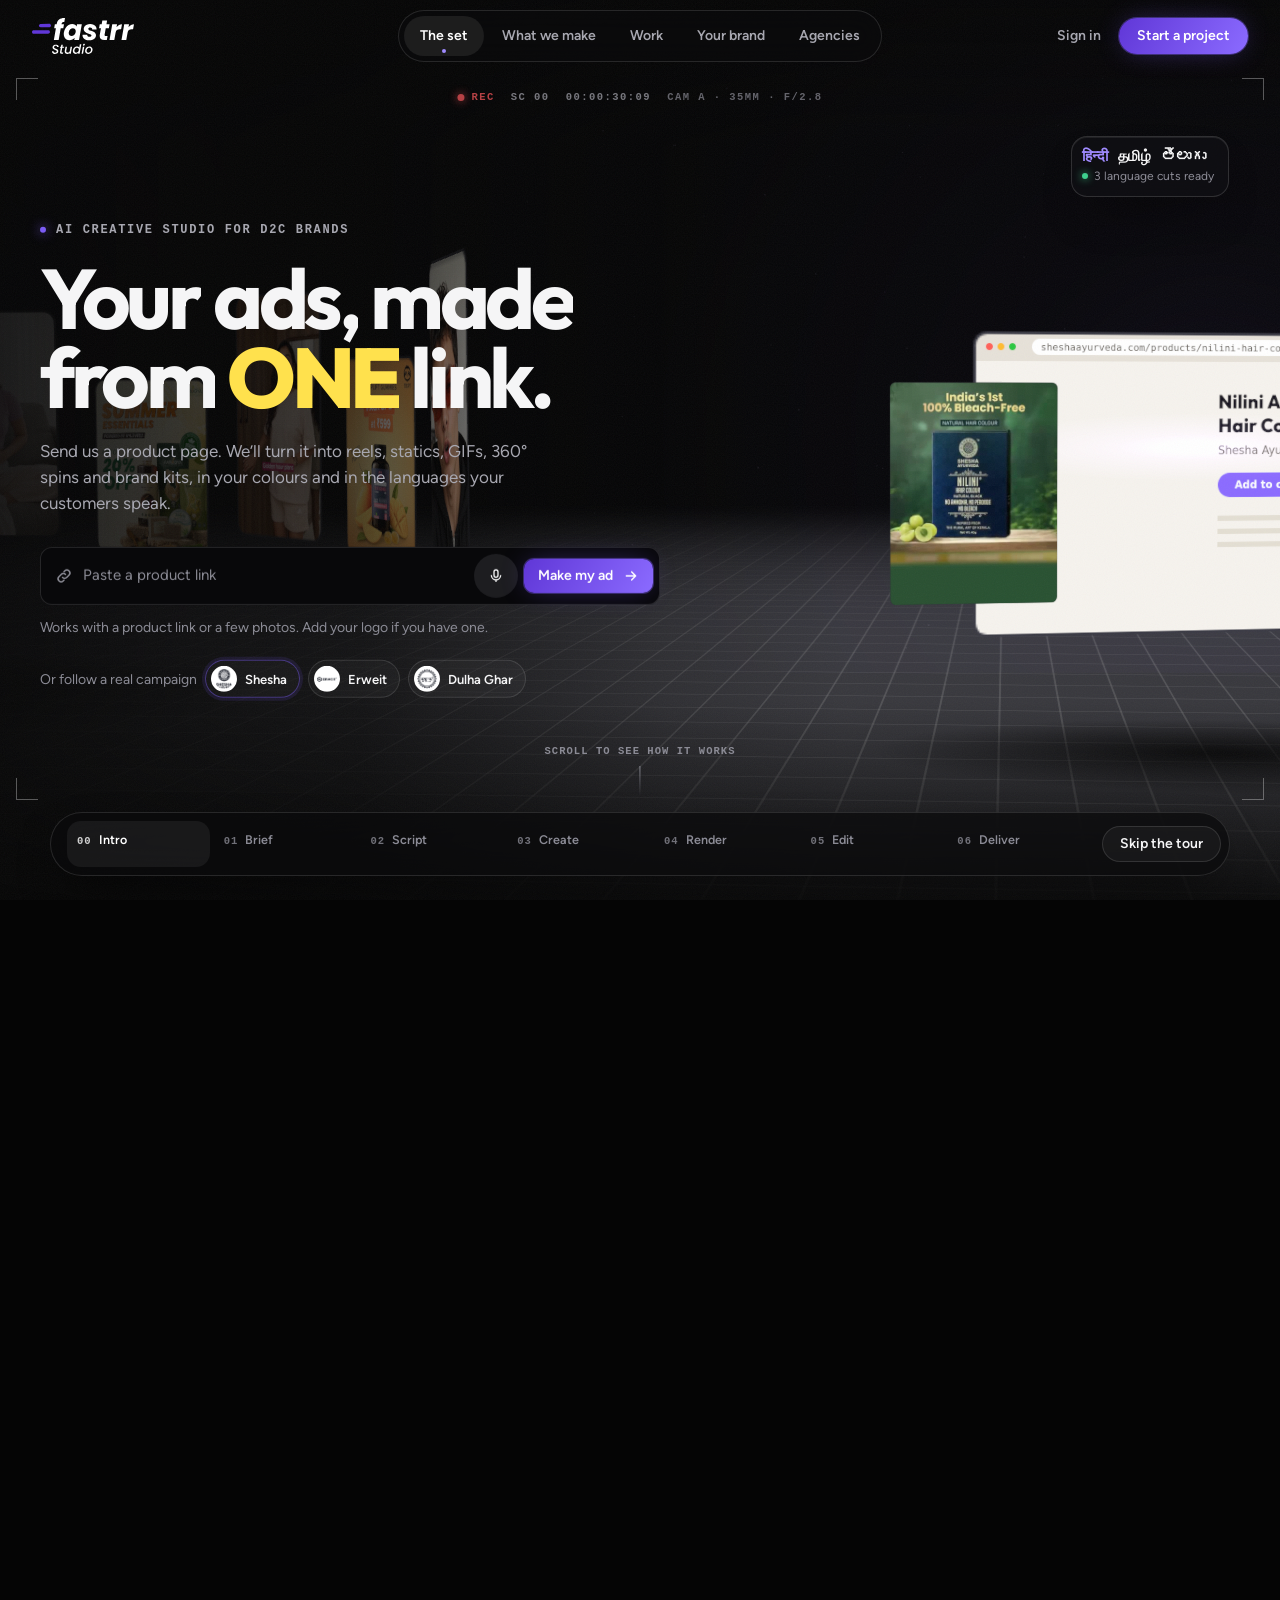
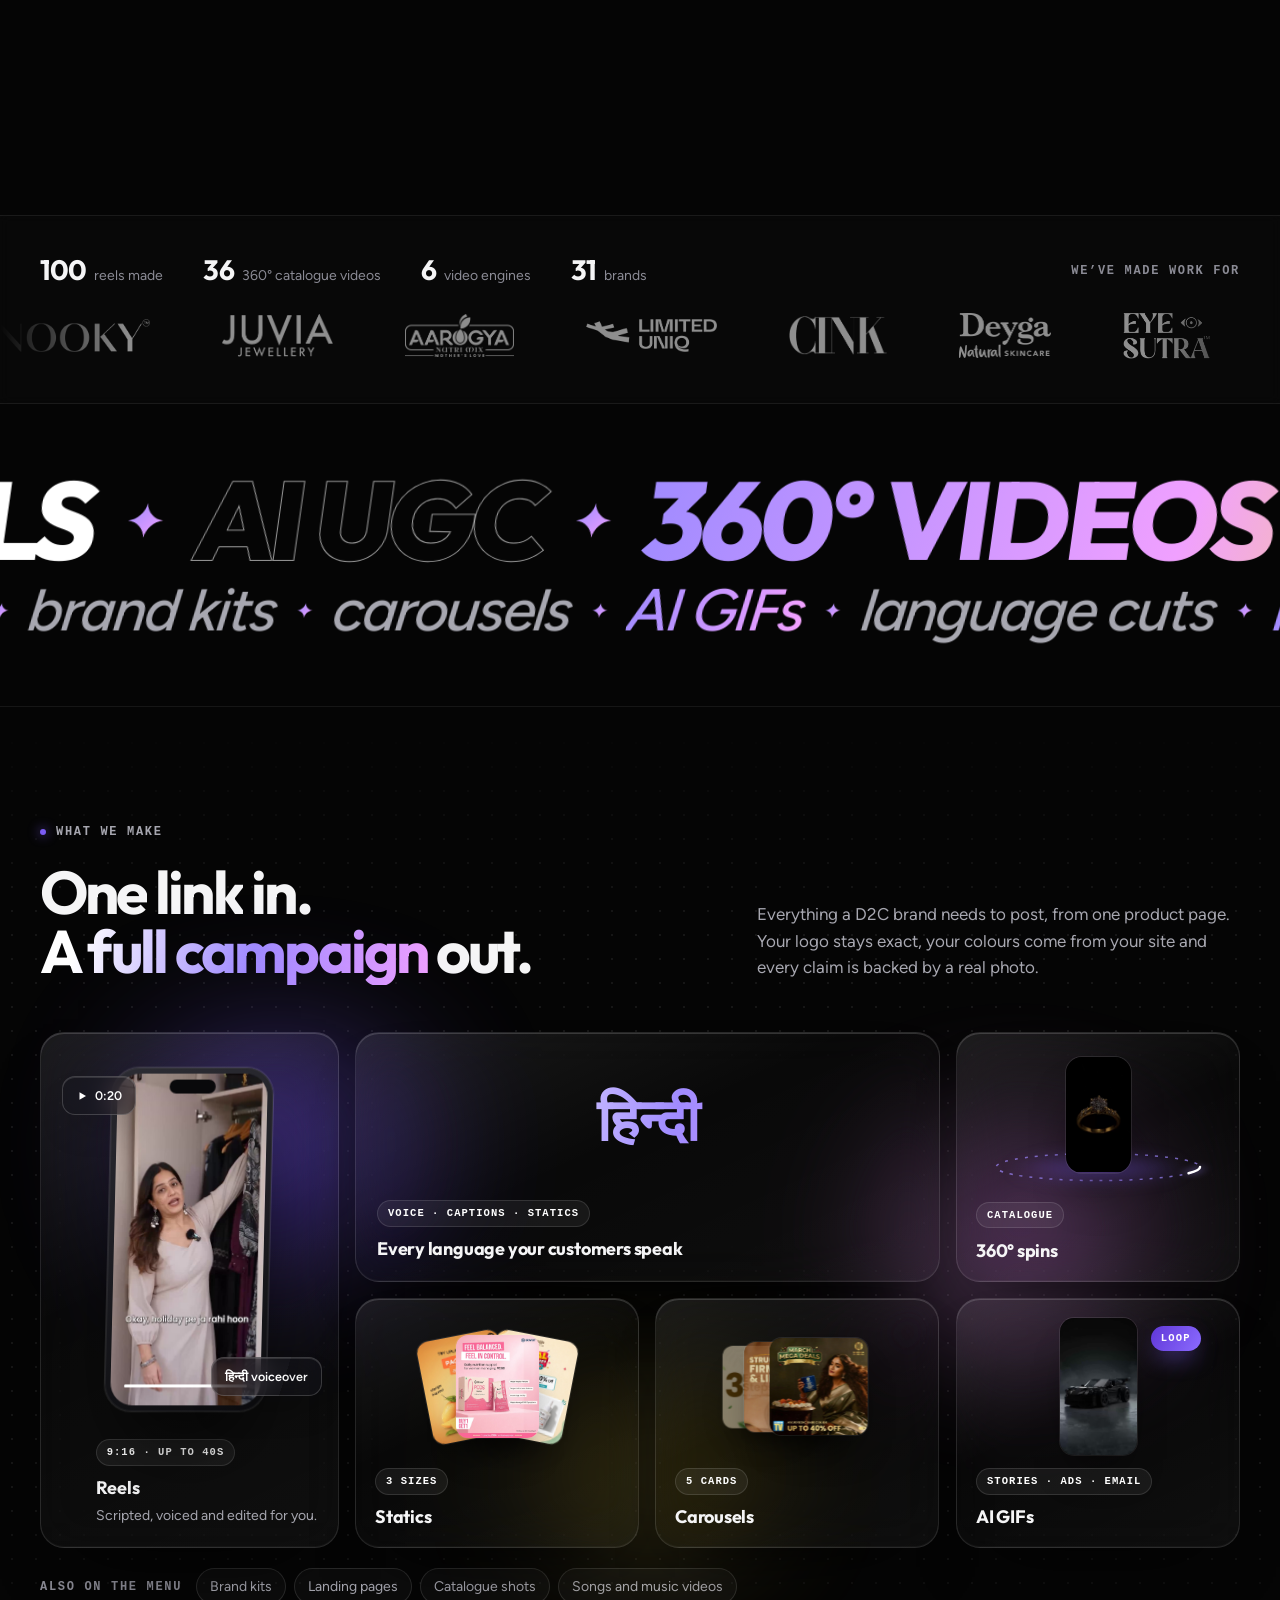
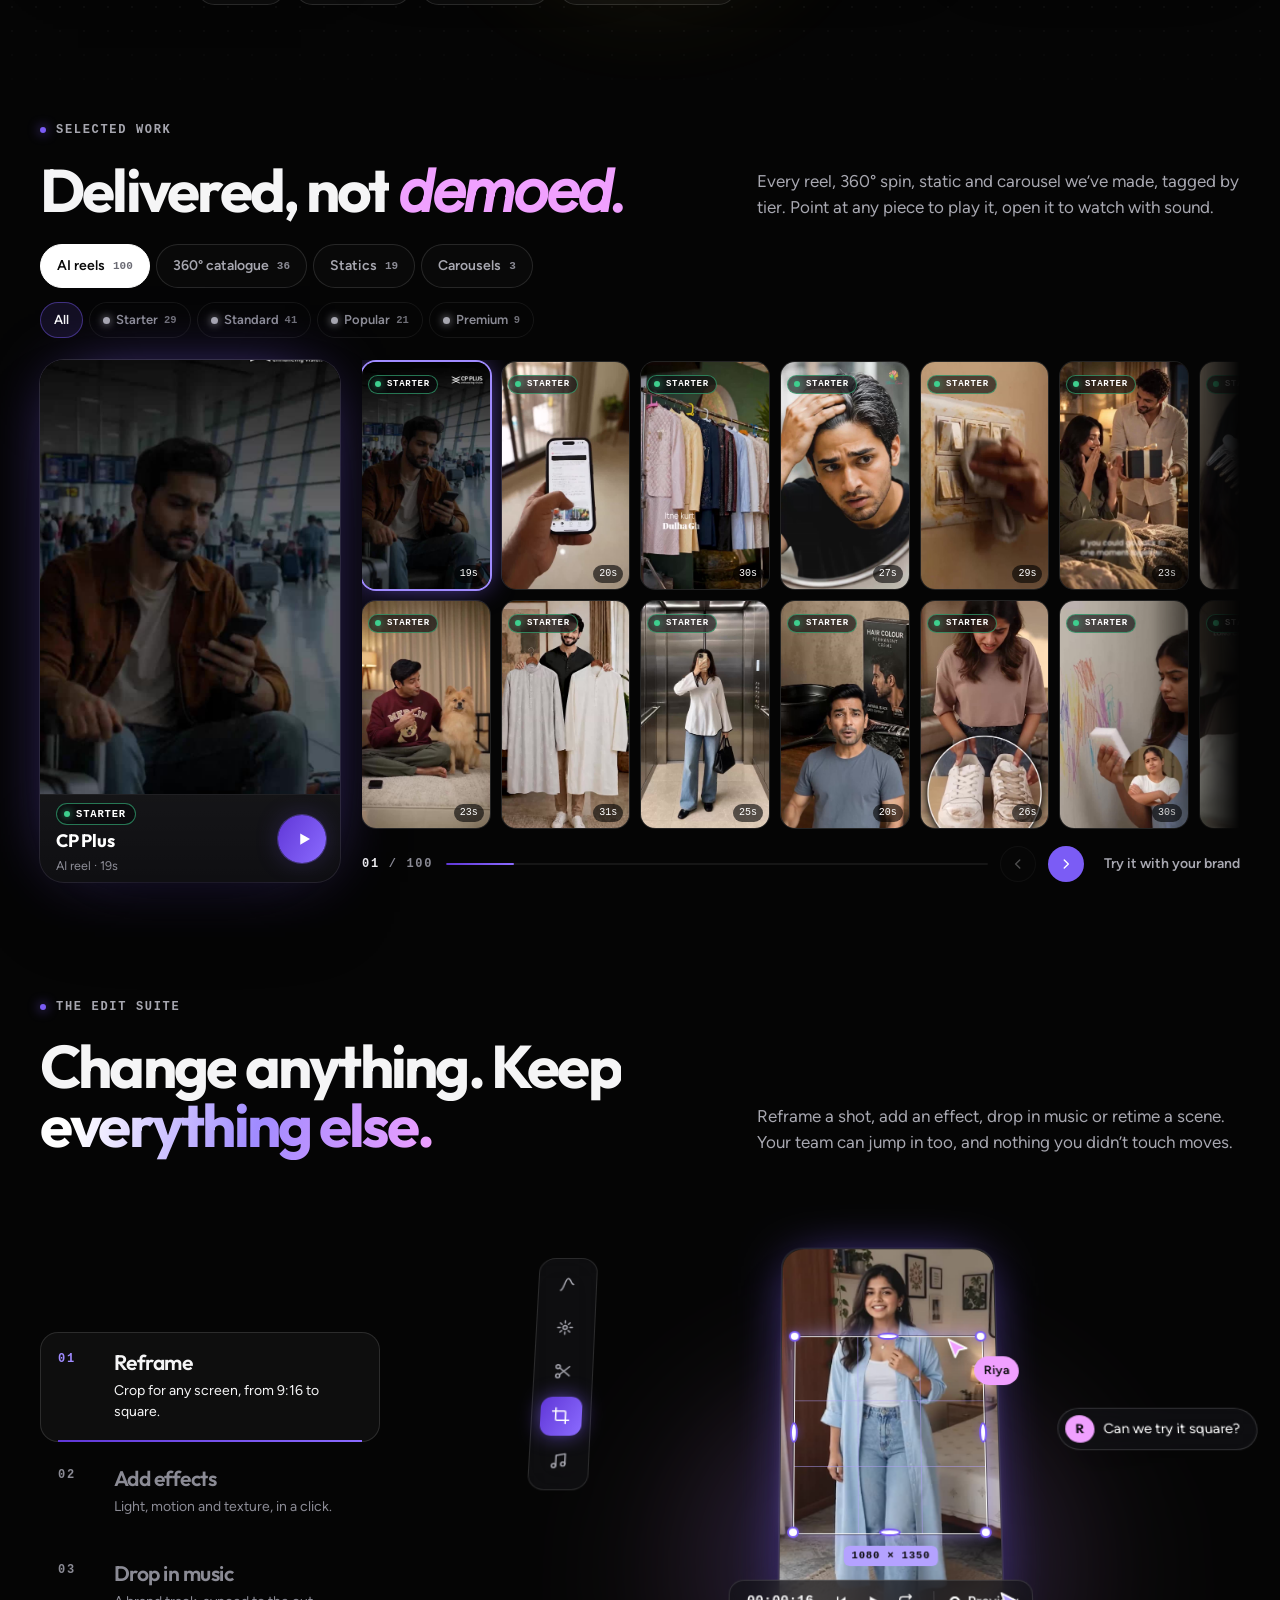
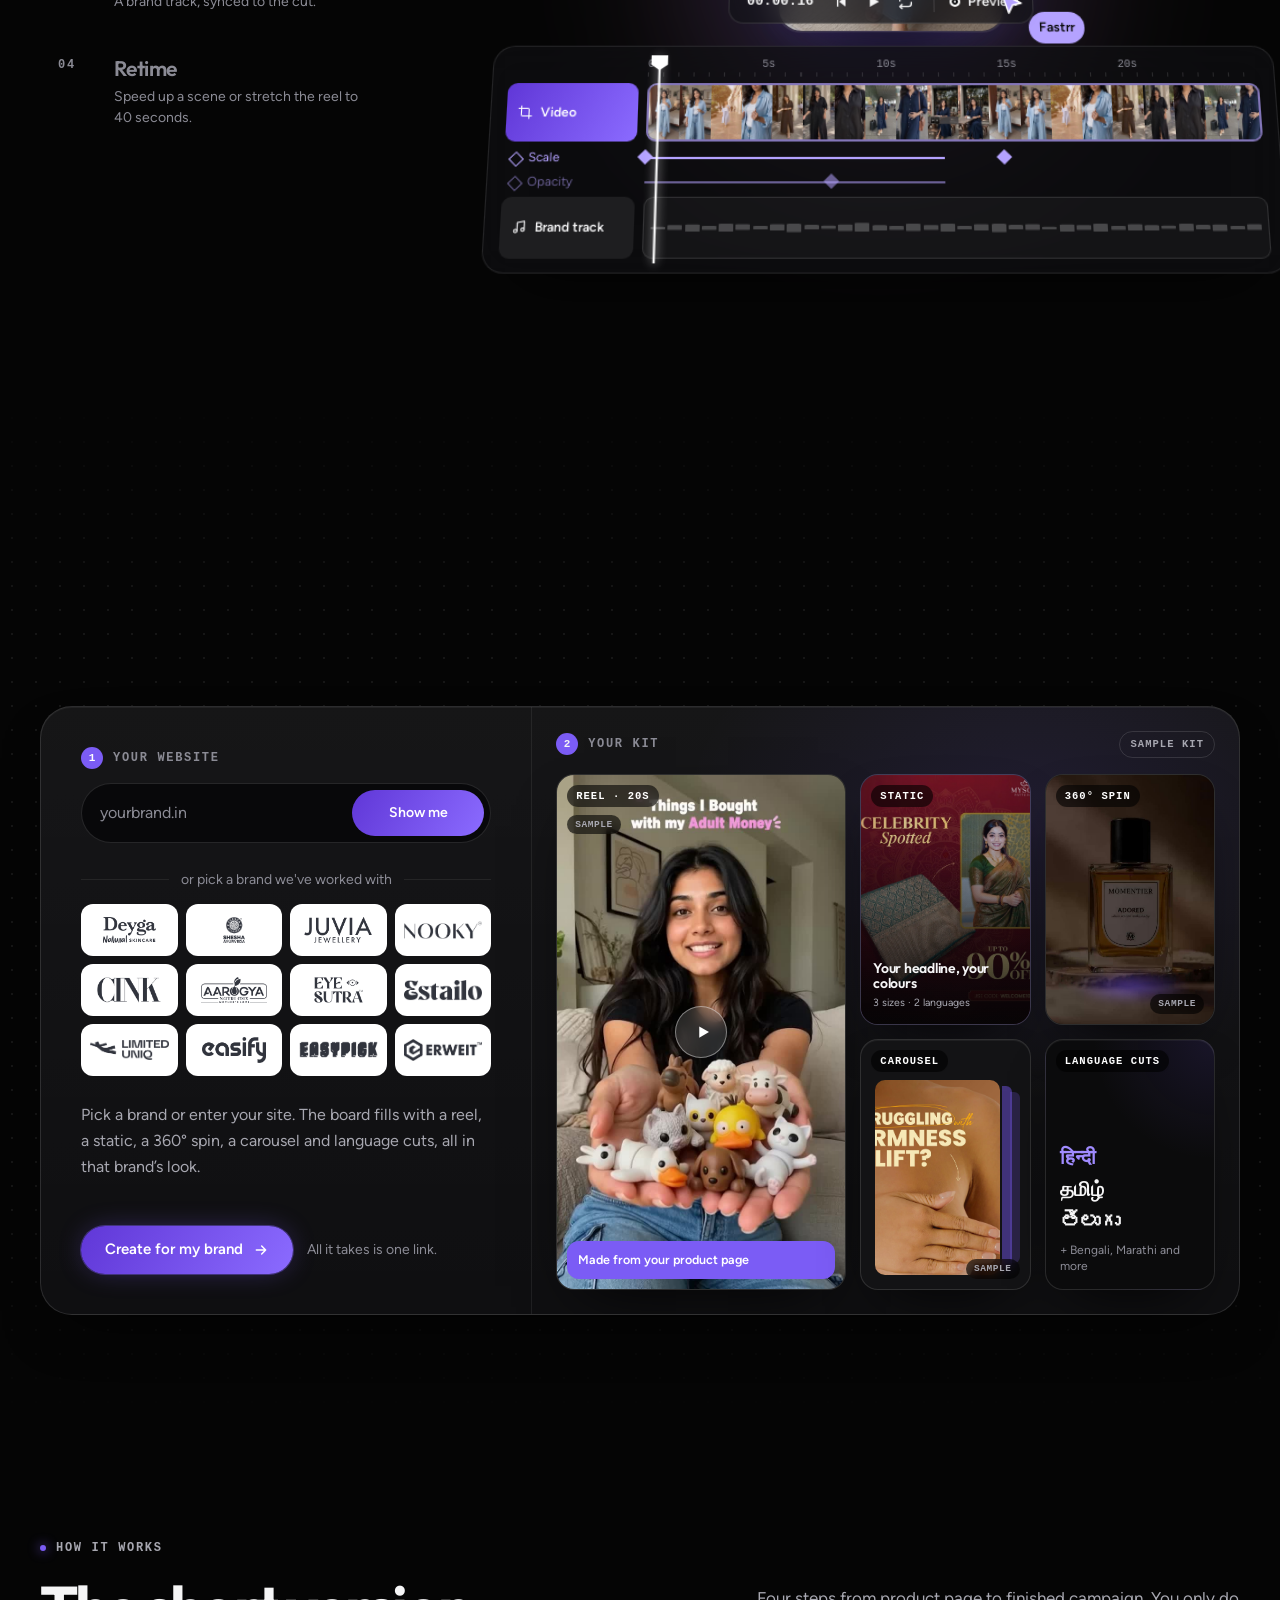
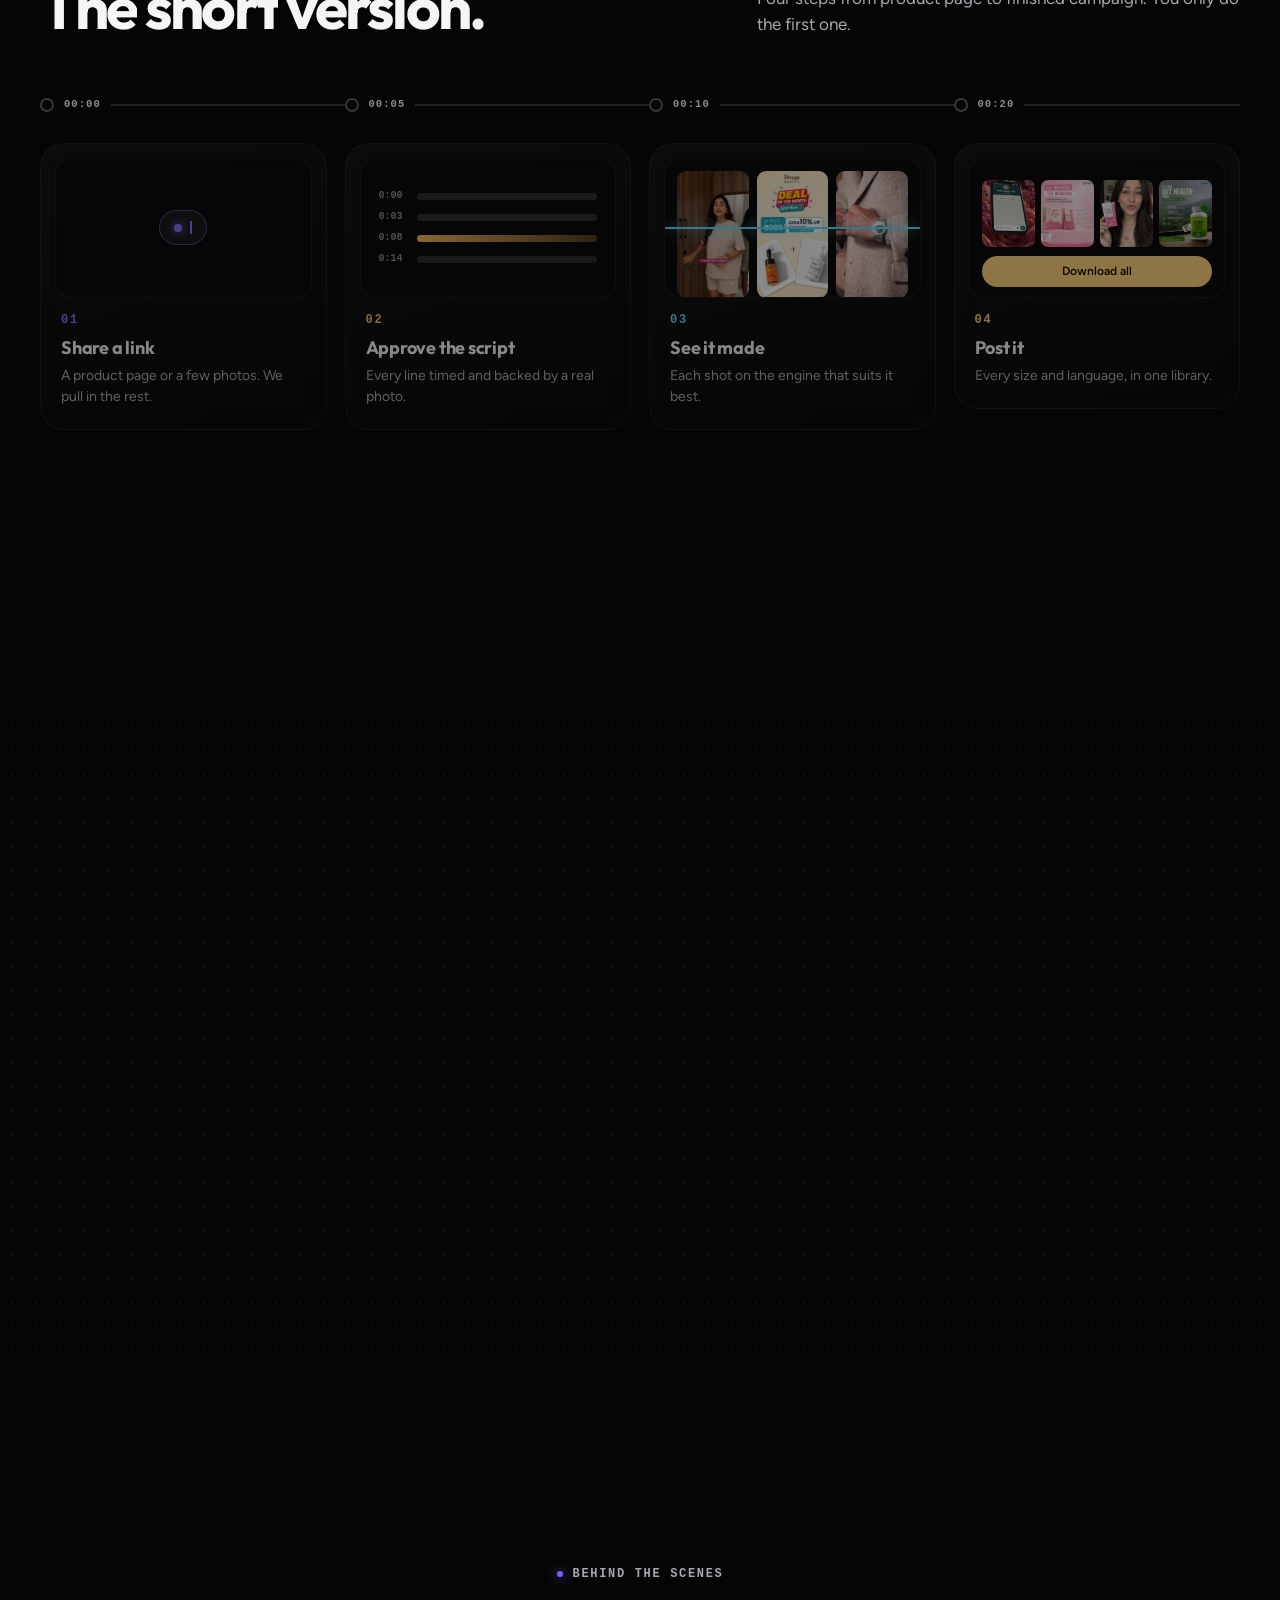
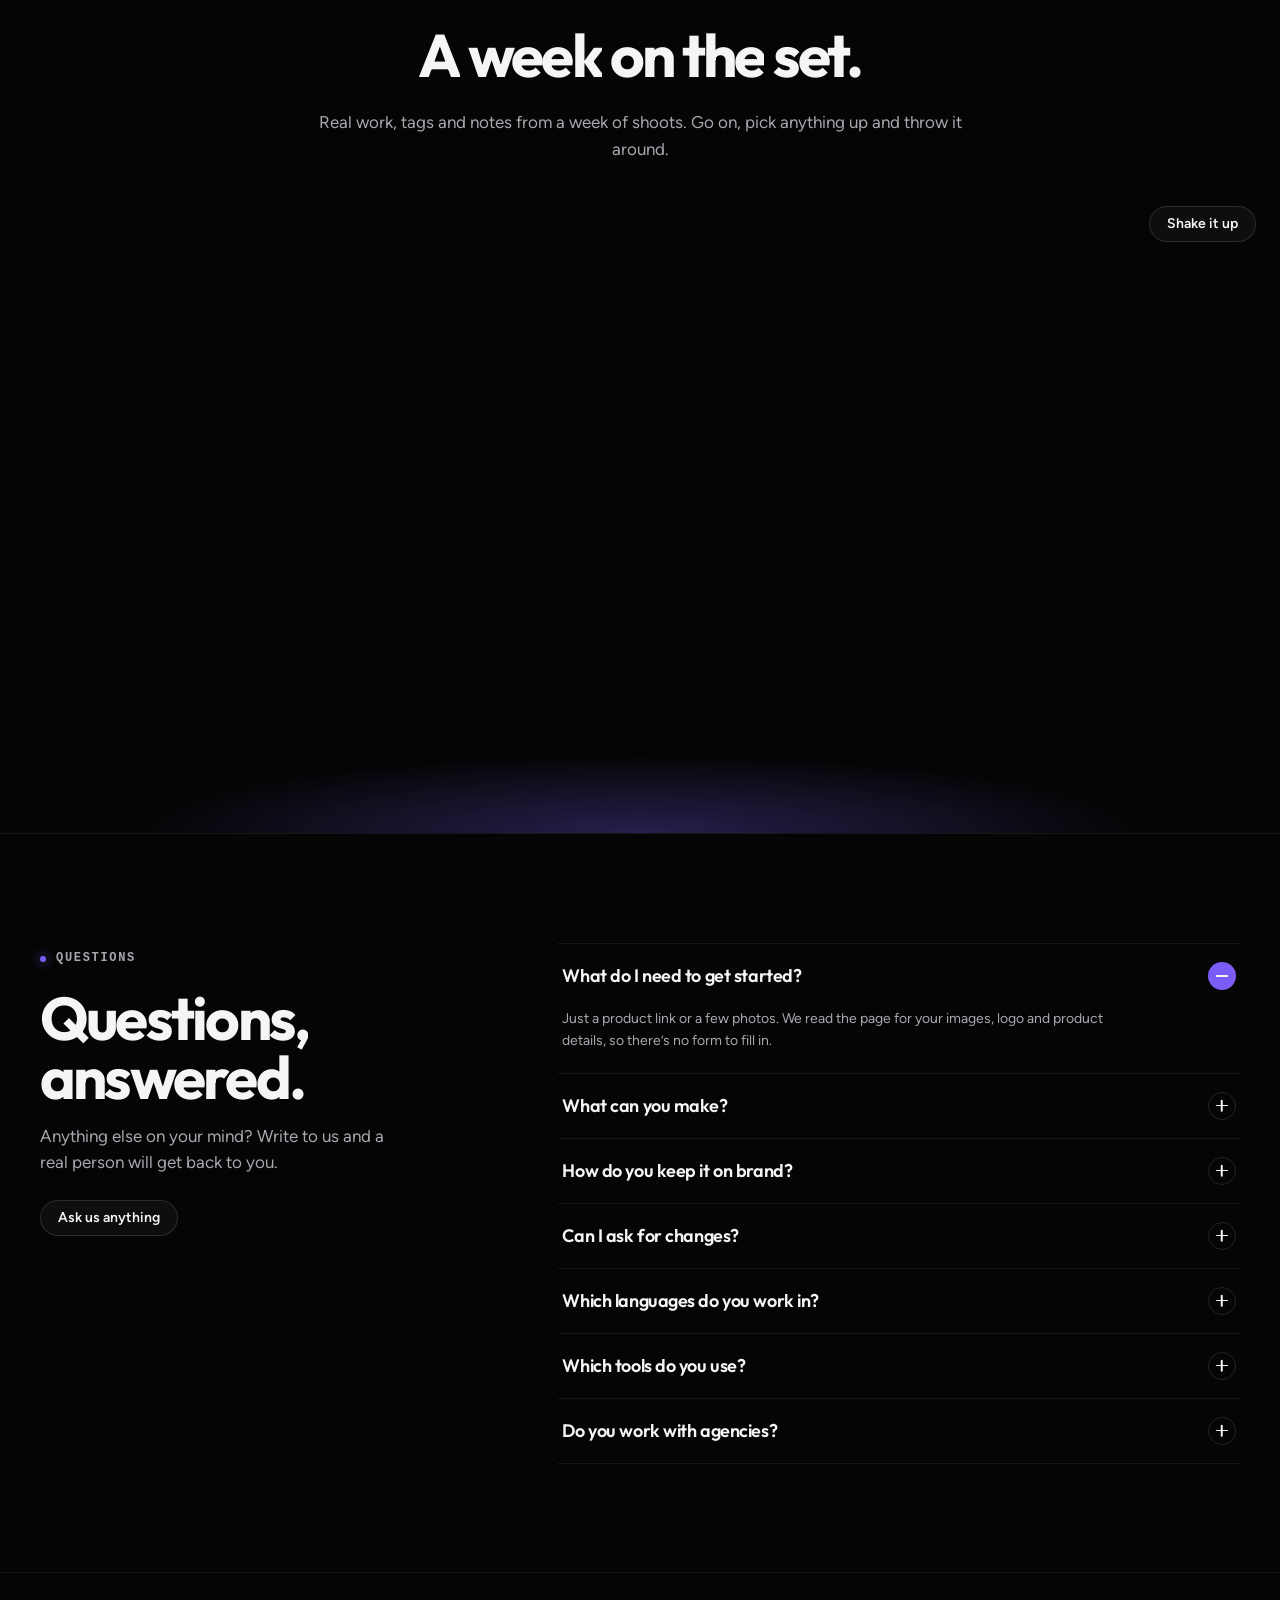
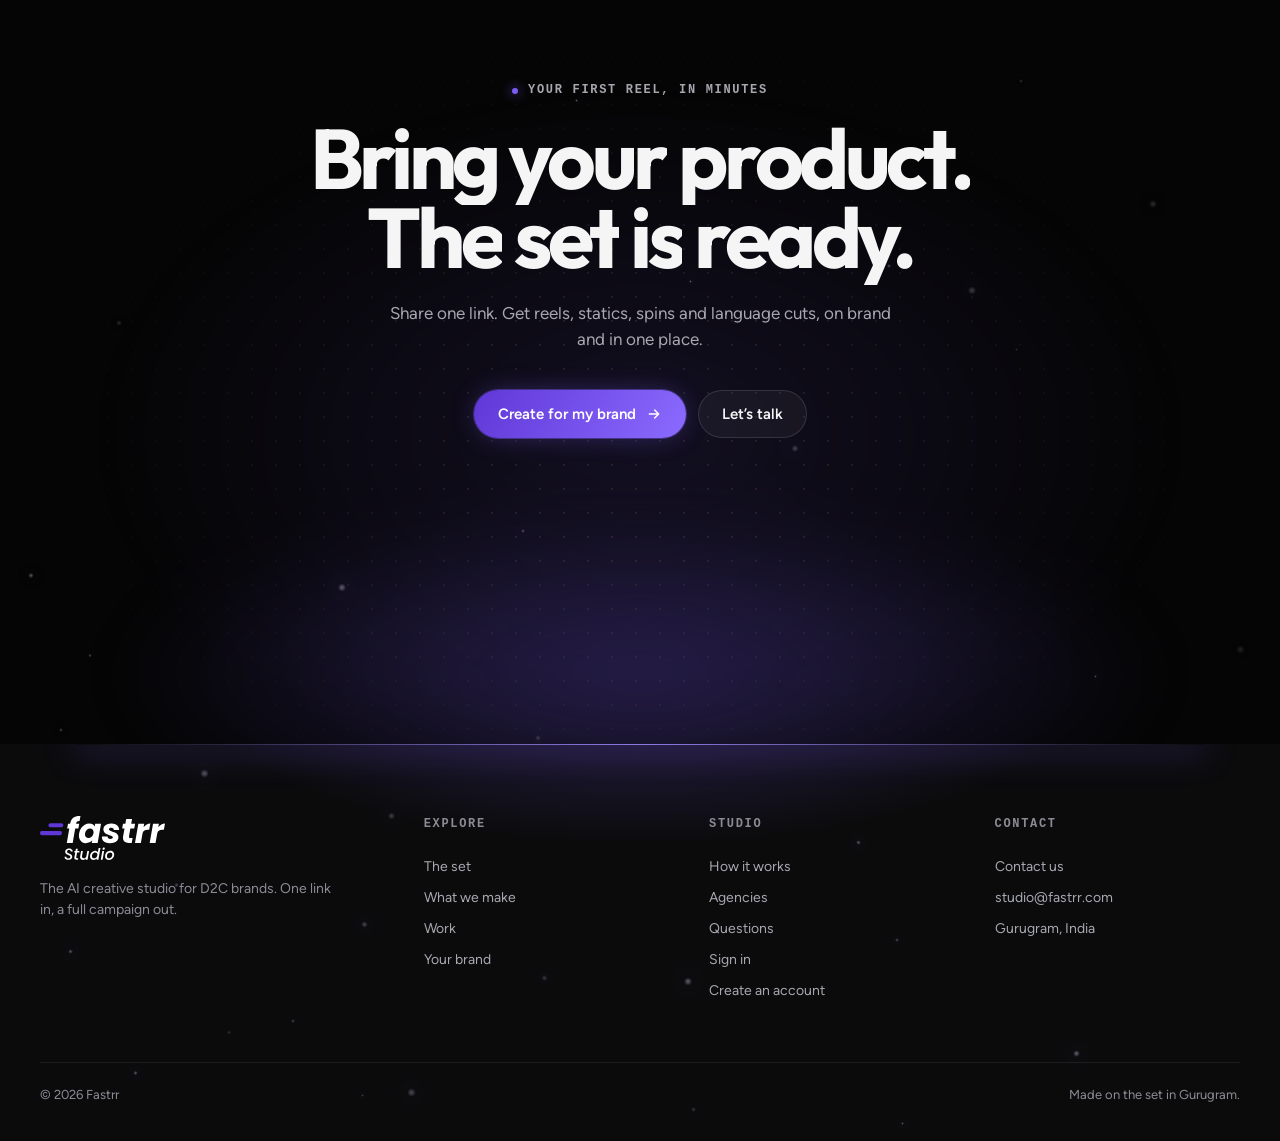
==== commit f8b2a837: "Remove the Explore by format section; balance the word band spacing Co-Authored-By: Claude Opus 5.5 " ====
--- a/index.html
+++ b/index.html
@@ -119,13 +119,9 @@
     </div>
     <div class="marquee"><div class="mq-track" id="mq"></div></div>
   </section>
-  <section class="kinetic" aria-labelledby="h-cats">
+  <section class="kinetic" aria-hidden="true">
     <div class="k-row" data-dir="-1" aria-hidden="true"><span class="kw">AI Reels</span><span class="kw o">AI UGC</span><span class="kw g">360° Videos</span><span class="kw o">Brand Films</span><span class="kw">Statics</span></div>
     <div class="k-row" data-dir="1" aria-hidden="true"><span class="ki">carousels</span><span class="ki g">AI GIFs</span><span class="ki">language cuts</span><span class="ki g">landing pages</span><span class="ki">brand kits</span></div>
-    <div class="wrap cats-wrap">
-      <div class="cats-head"><span class="eyebrow">Explore by format</span><h2 id="h-cats">Pick a format. See the real work.</h2></div>
-      <div class="cats" id="cats"></div>
-    </div>
   </section>
 
   <!-- ============================================================ WHAT WE MAKE -->
--- a/assets/css/styles.css
+++ b/assets/css/styles.css
@@ -1696,7 +1696,7 @@
    FORMAT EXPLORER · six clear categories, each previews its work and
    opens the Work library on that format
    ========================================================================== */
-.kinetic{padding:clamp(48px,5vw,80px) 0 var(--sp-section)}
+.kinetic{padding:clamp(48px,5vw,80px) 0}
 .k-row + .k-row{margin-top:.32em}
 .k-row .kw{font-size:clamp(56px,8.6vw,148px)}
 .k-row .kw.o{-webkit-text-stroke:2px rgba(255,255,255,.6)}
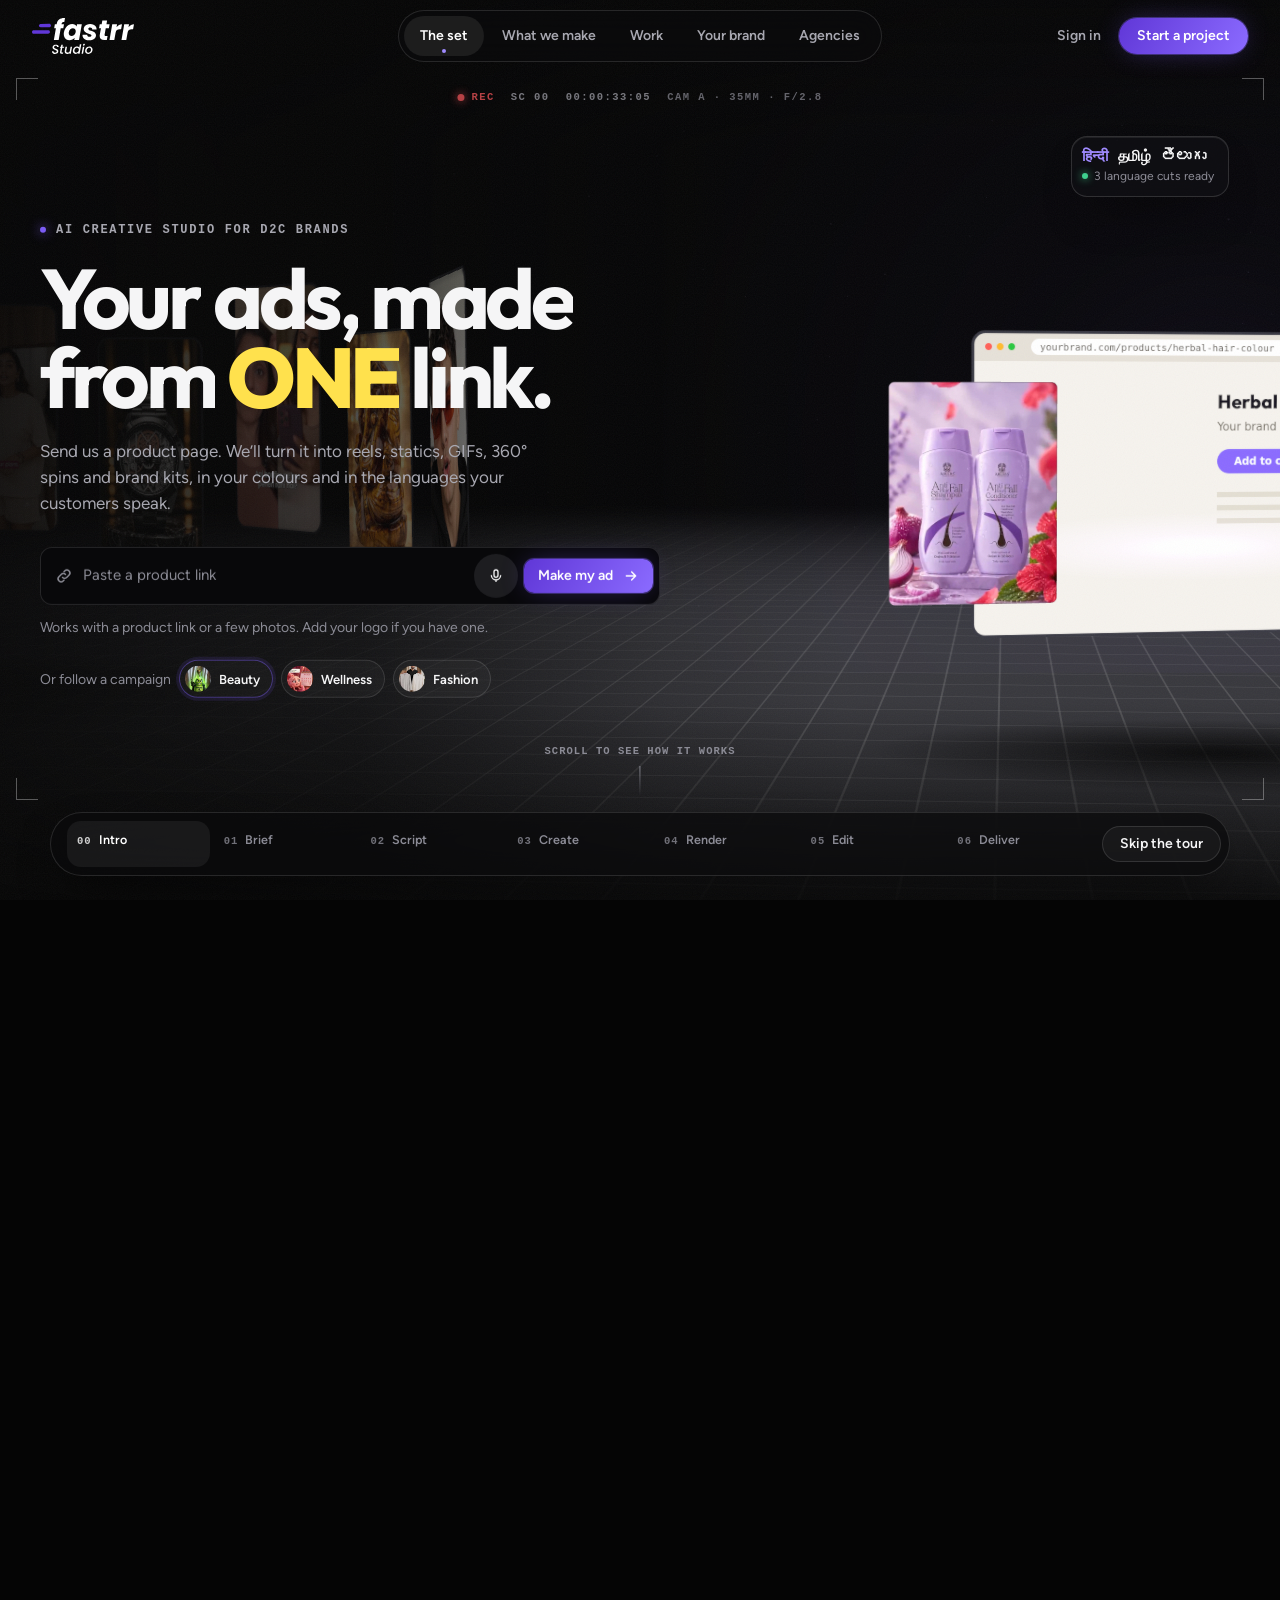
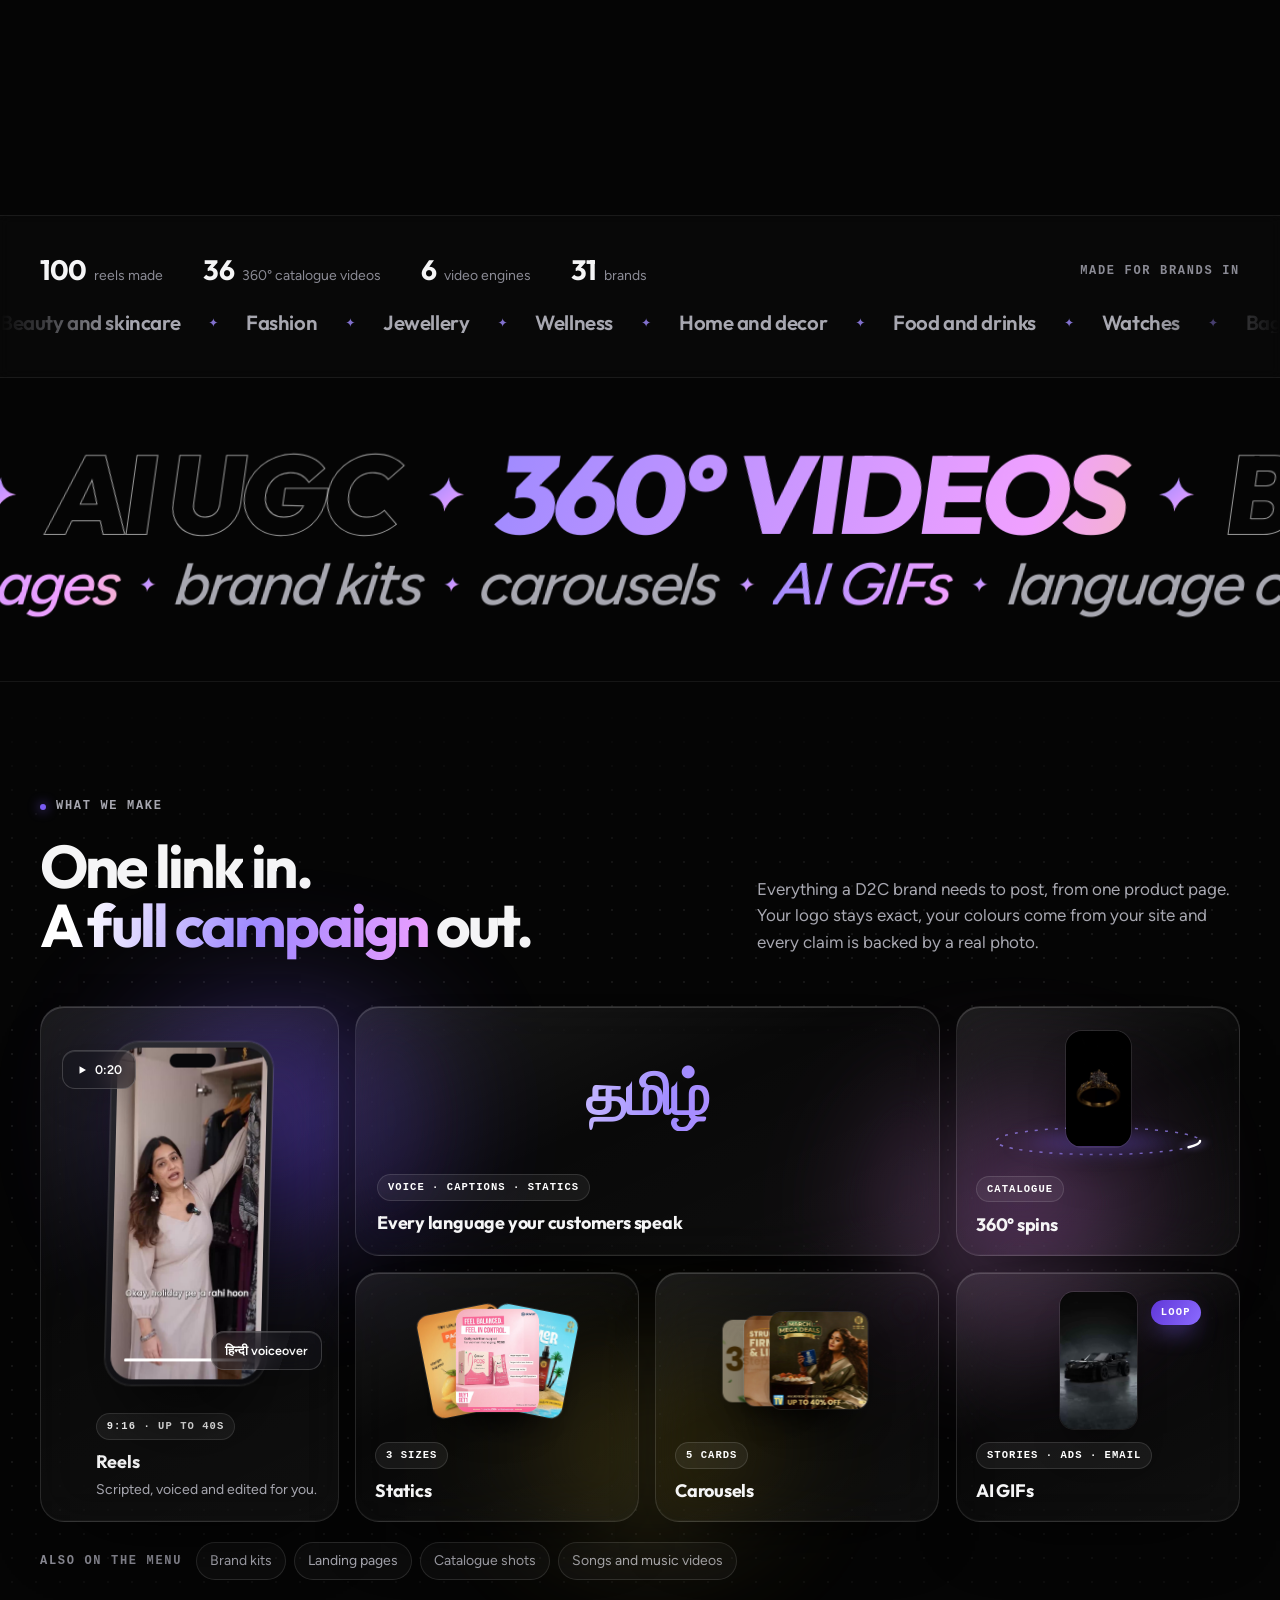
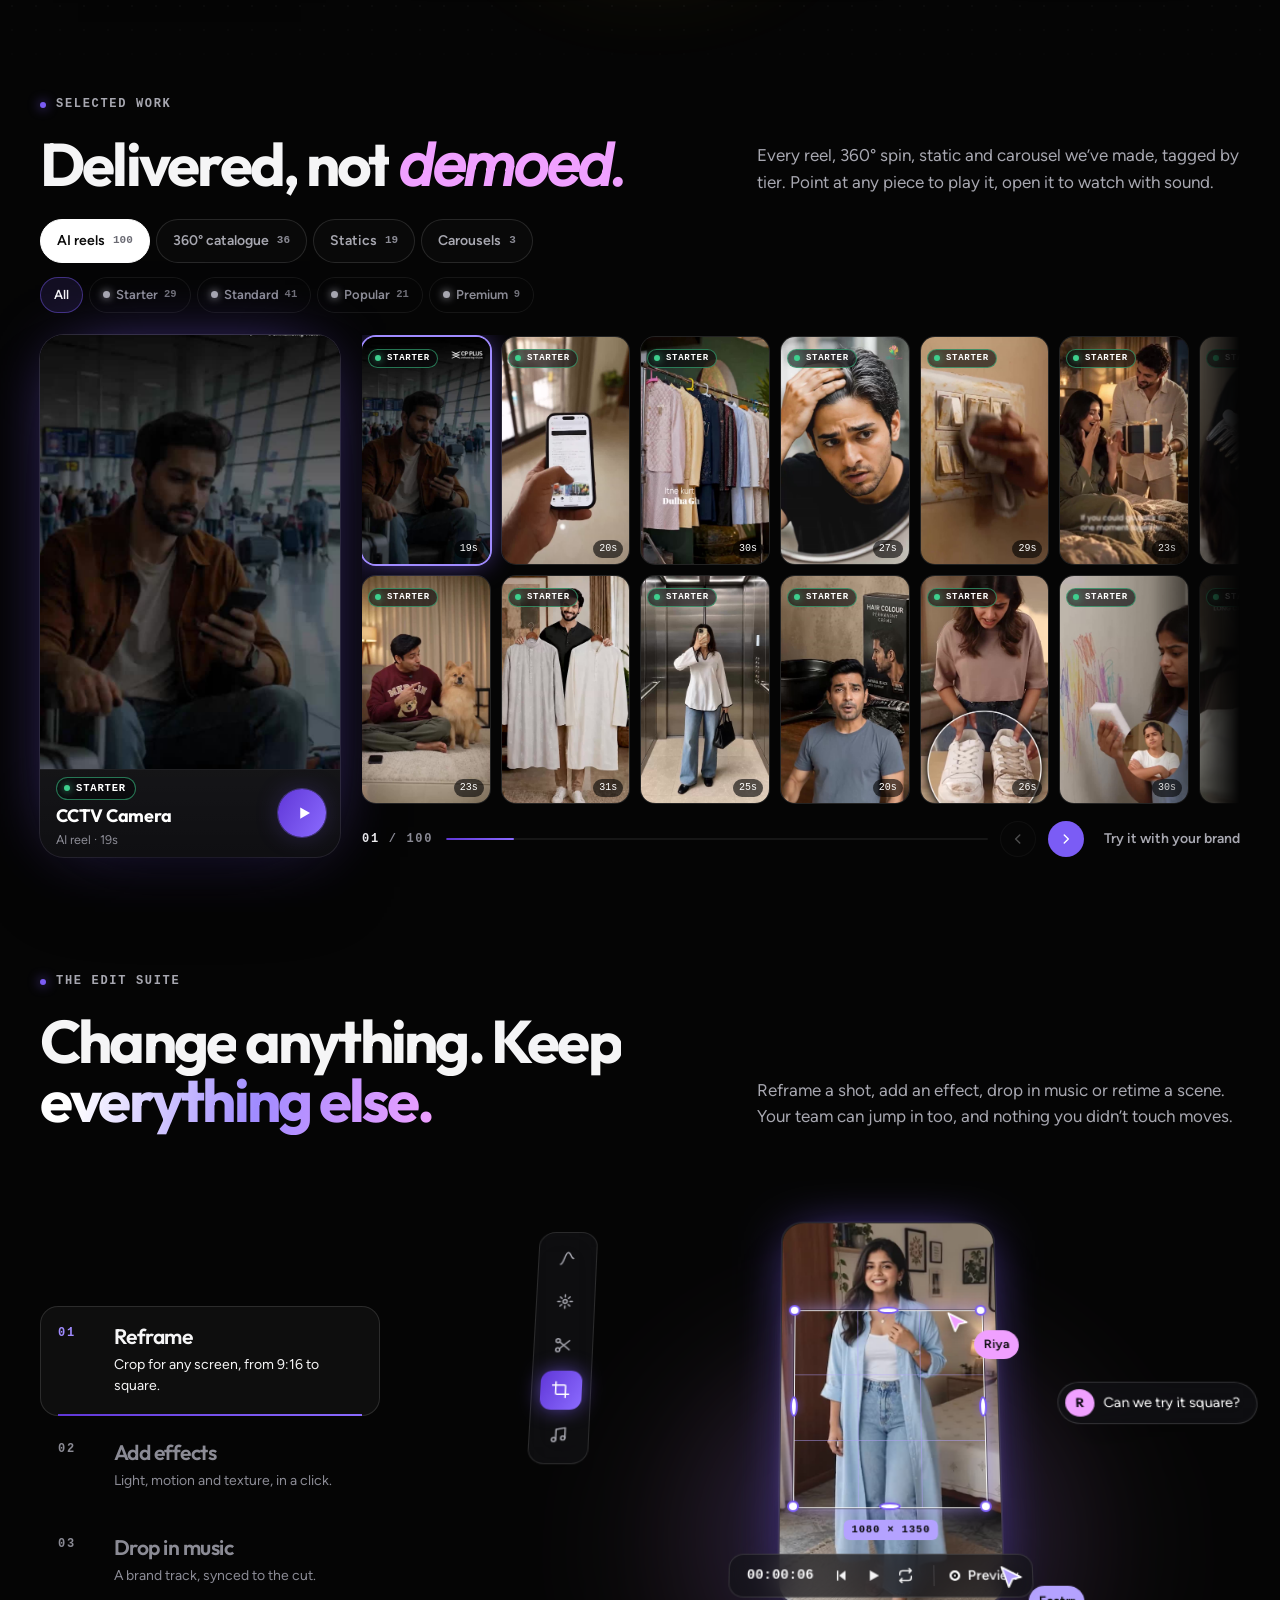
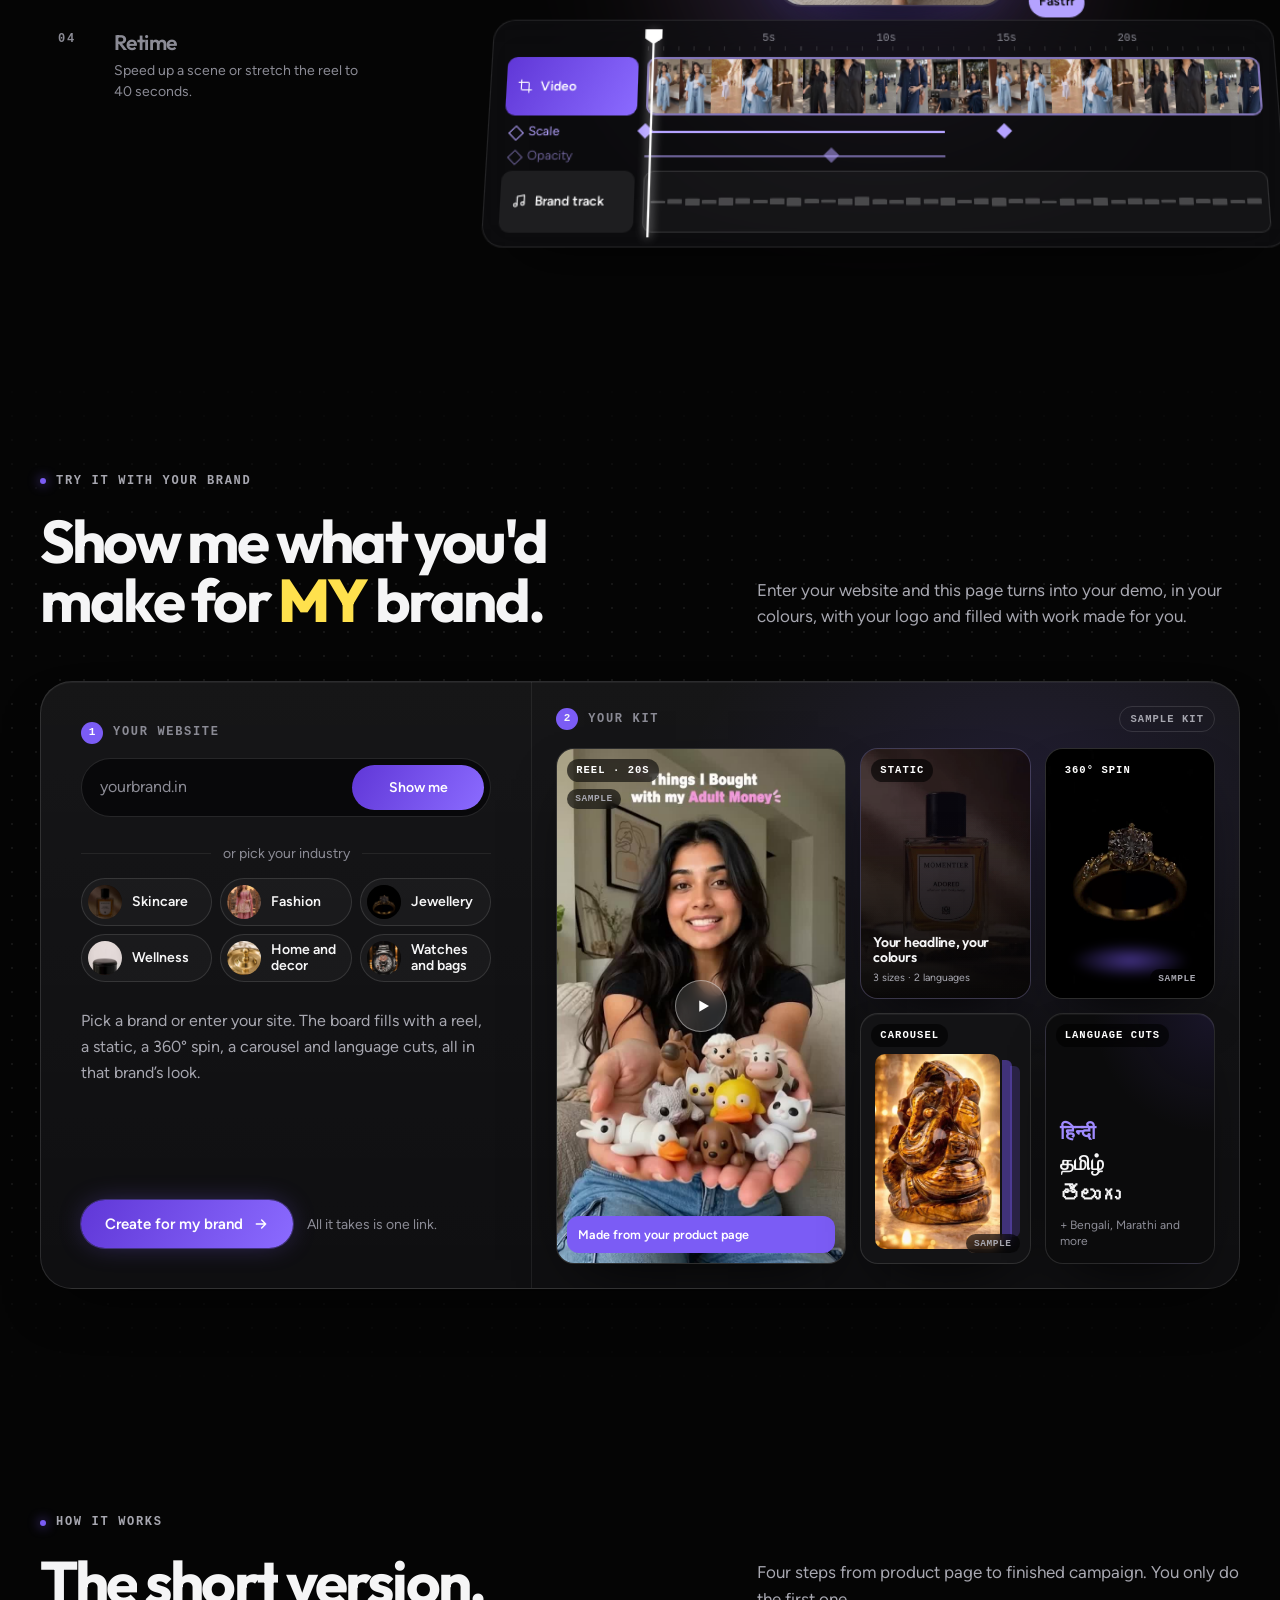
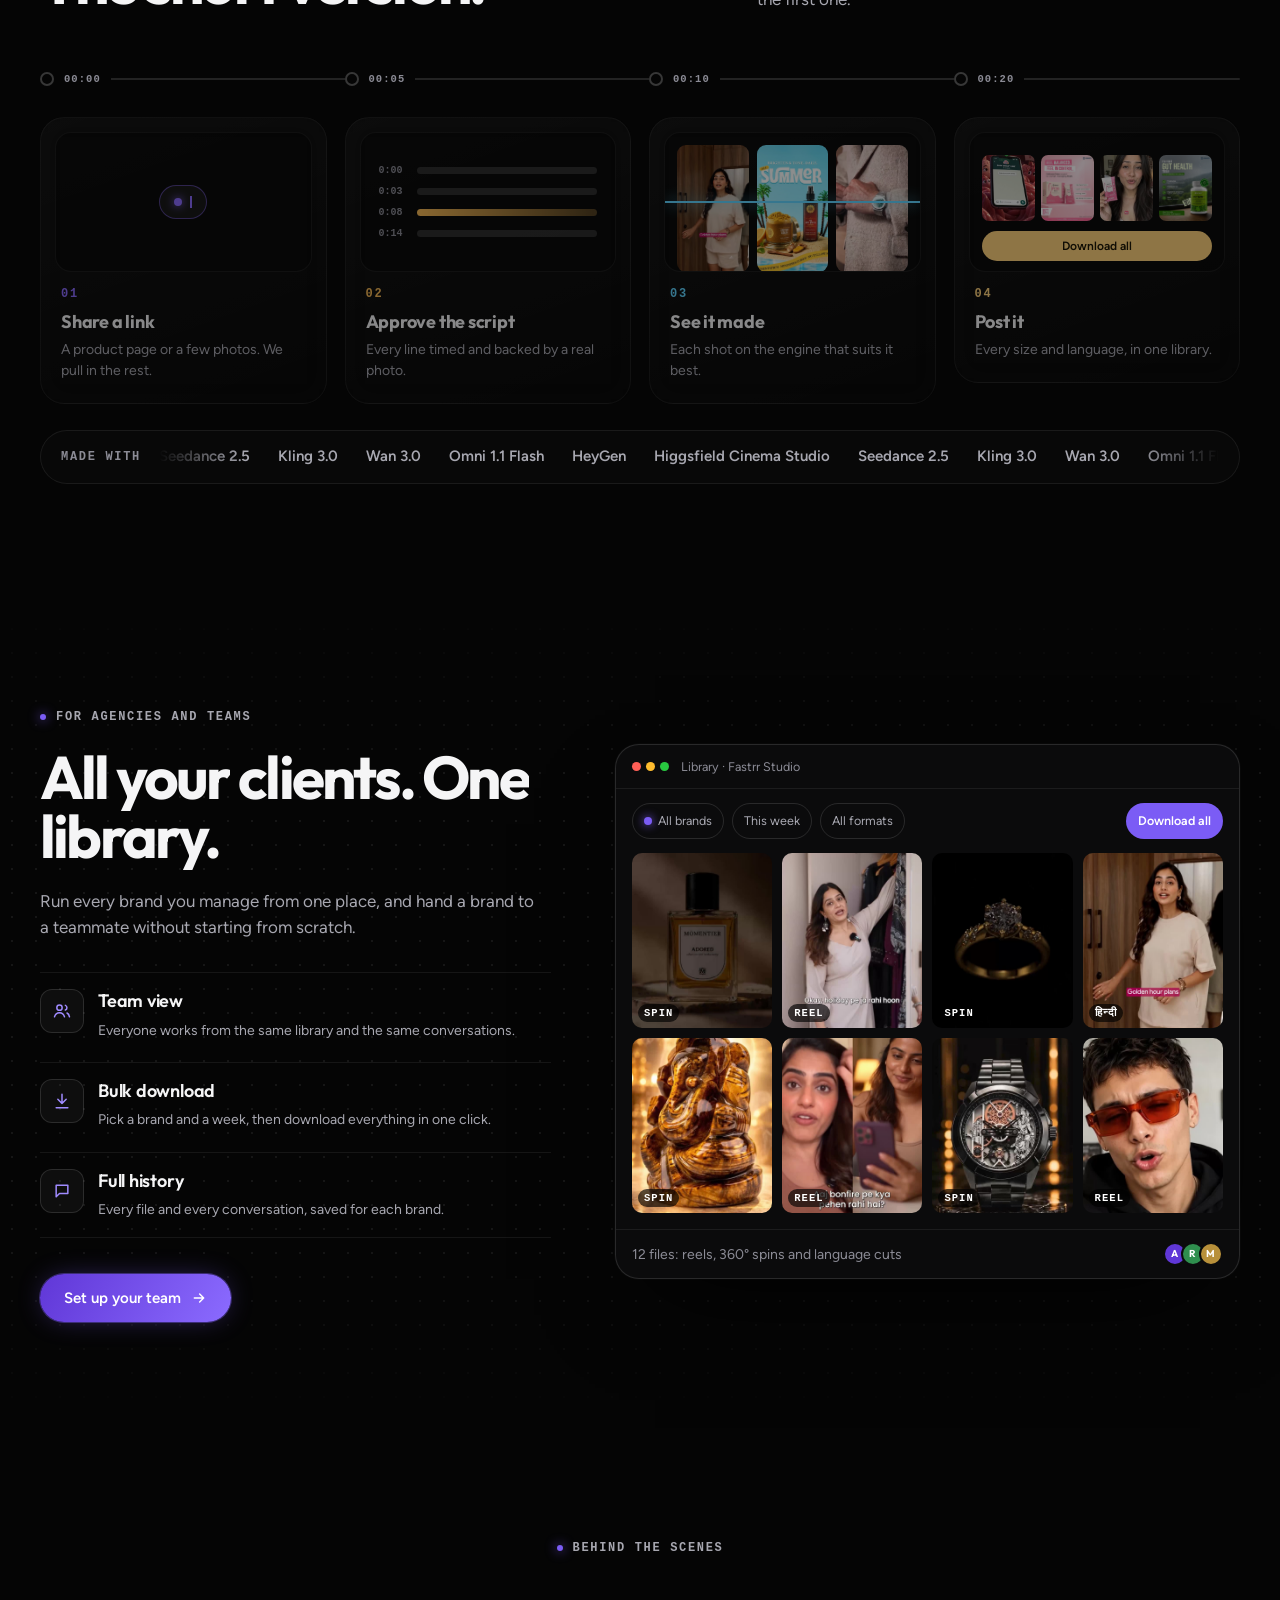
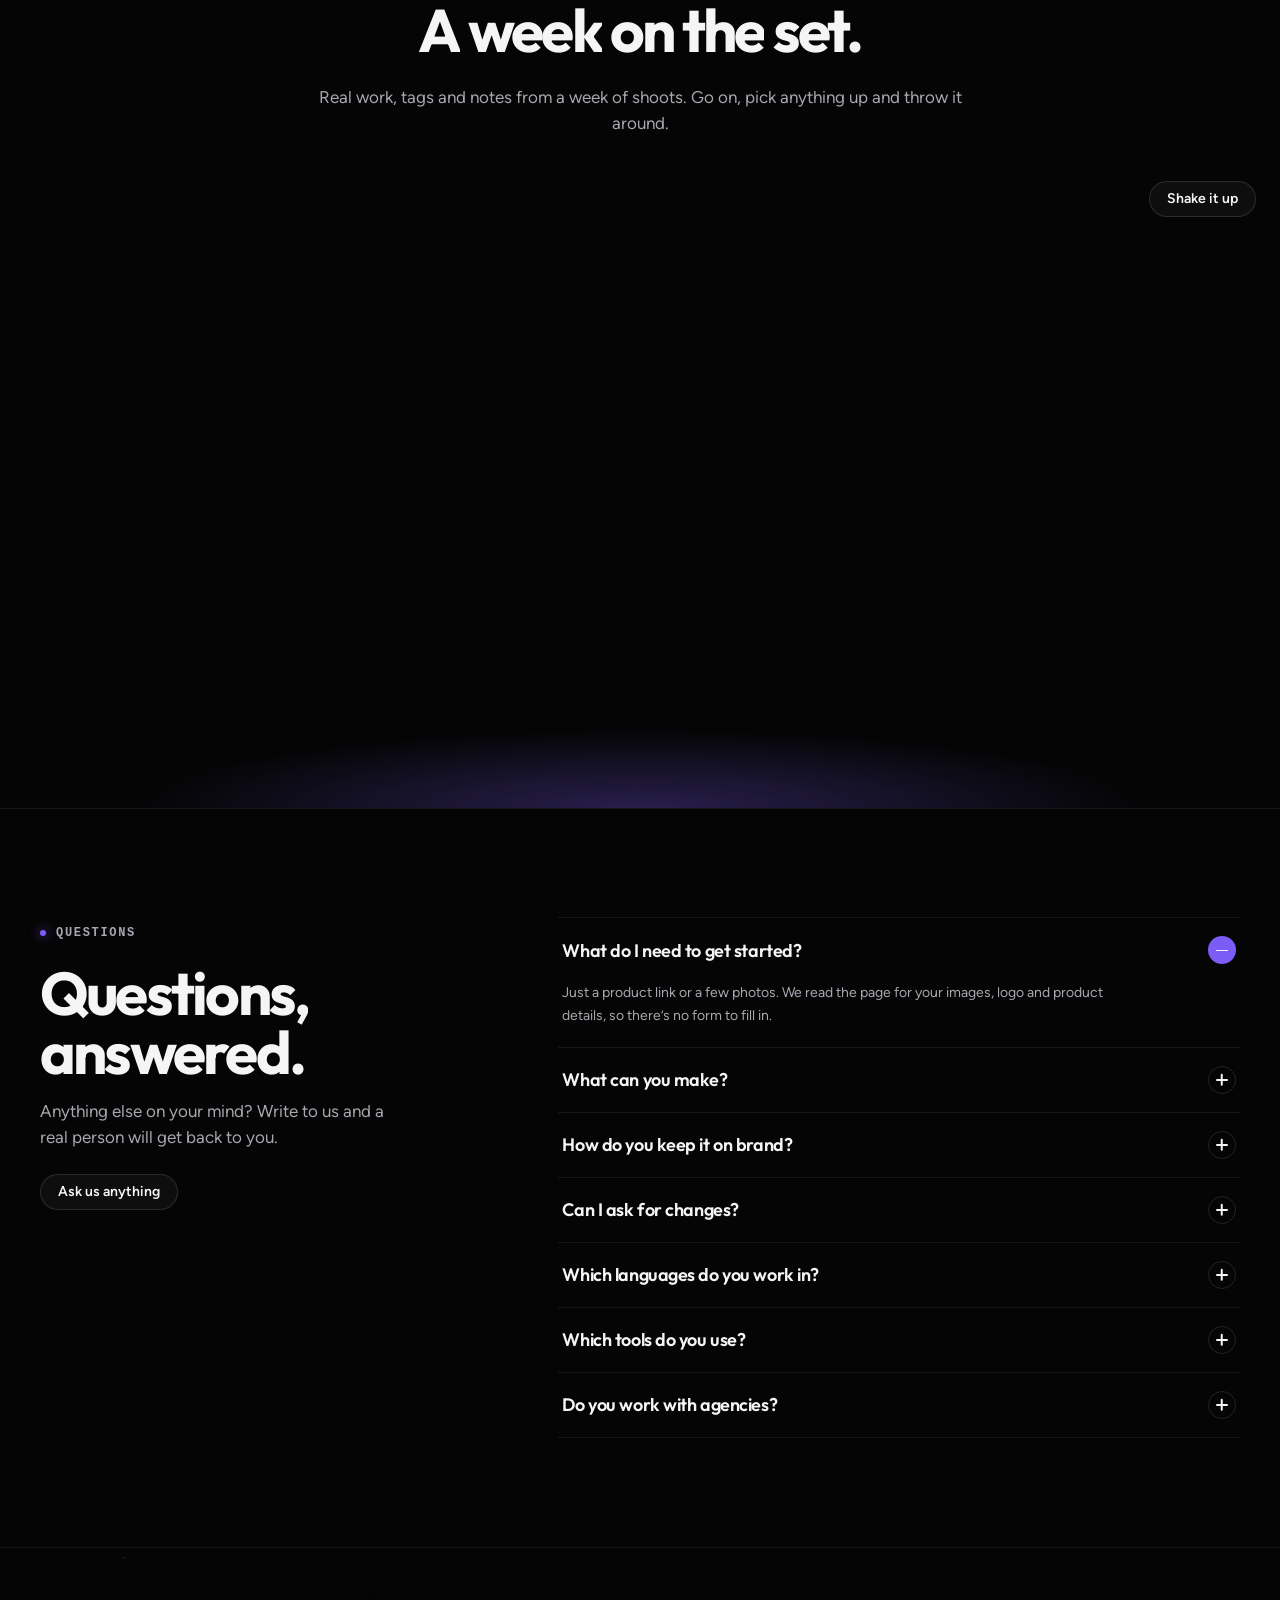
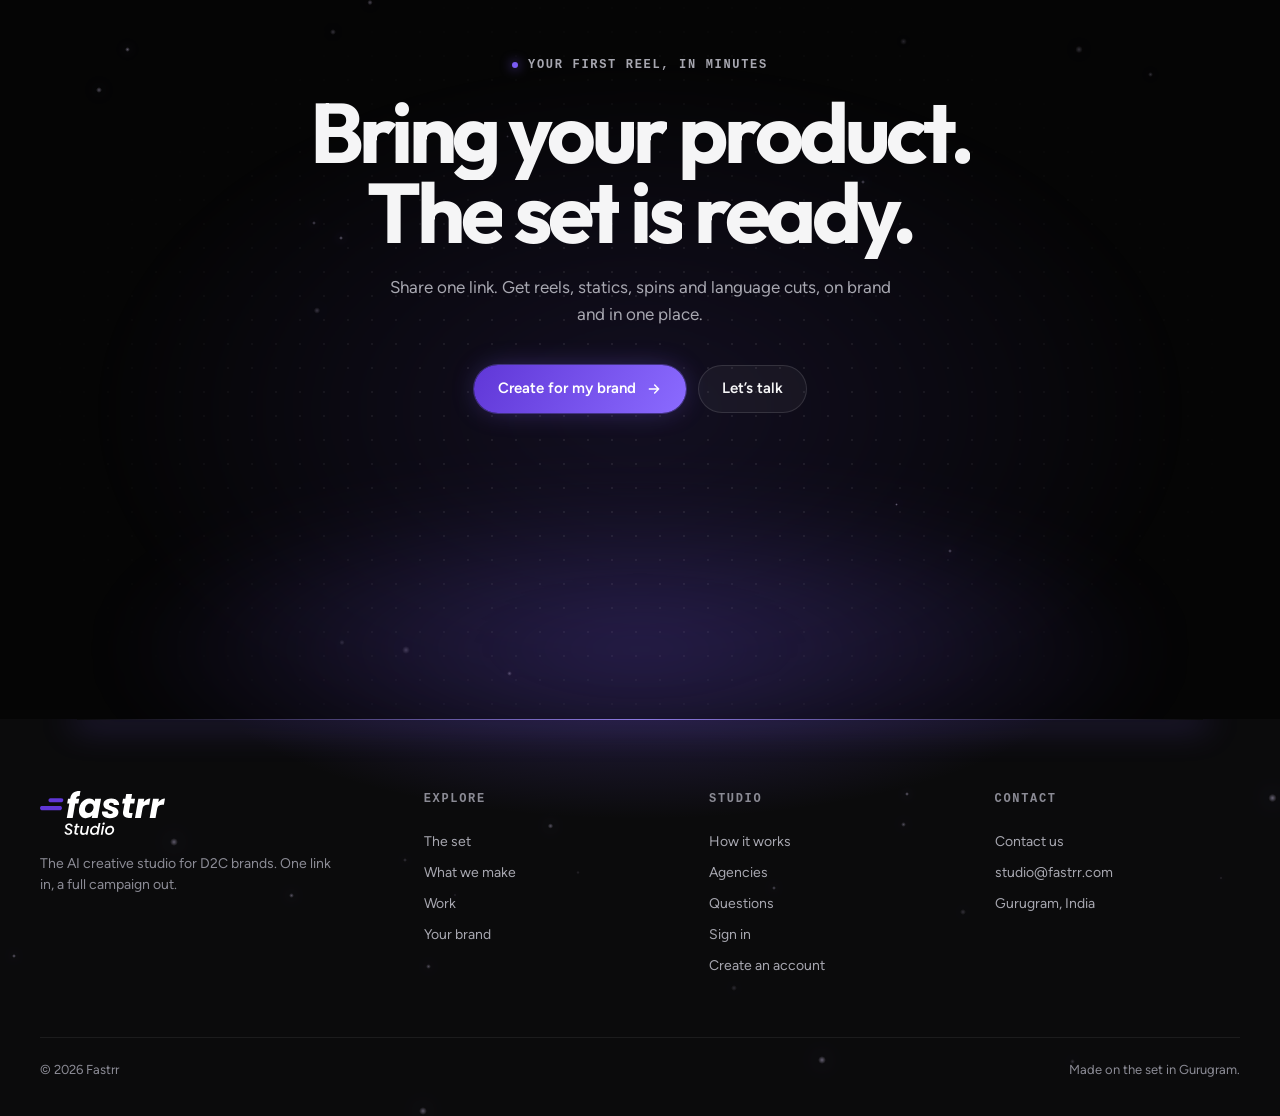
==== commit d25f6c34: "Sharper tour visuals and a brand-neutral homepage - Tour frames re-cut at 720p from the source reels" ====
--- a/index.html
+++ b/index.html
@@ -104,7 +104,7 @@
           </form>
           <p class="hero-hint">Works with a product link or a few photos. Add your logo if you have one.</p>
           <p class="hero-note" id="hero-note" aria-live="polite"></p>
-          <div class="runs" id="hero-runs" role="group" aria-label="Follow a real campaign"><span>Or follow a real campaign</span></div>
+          <div class="runs" id="hero-runs" role="group" aria-label="Follow a sample campaign"><span>Or follow a campaign</span></div>
         </article>
       </div>
       <div class="cue" aria-hidden="true">Scroll to see how it works<i></i></div>
@@ -112,10 +112,10 @@
   </section>
 
   <!-- ============================================================ TRUST -->
-  <section class="trust" aria-label="Brands we have made work for">
+  <section class="trust" aria-label="Industries we make work for">
     <div class="wrap trust-row">
       <dl class="tstats"><div><dt>100</dt><dd>reels made</dd></div><div><dt>36</dt><dd>360° catalogue videos</dd></div><div><dt>6</dt><dd>video engines</dd></div><div><dt>31</dt><dd>brands</dd></div></dl>
-      <p>We’ve made work for</p>
+      <p>Made for brands in</p>
     </div>
     <div class="marquee"><div class="mq-track" id="mq"></div></div>
   </section>
@@ -149,7 +149,7 @@
           <div class="t-copy"><span class="spec">Catalogue</span><h3>360° spins</h3></div>
         </article>
         <article class="tile g t-stat rv">
-          <div class="t-art fan" aria-hidden="true"><img src="assets/creatives/statics/health-wellness/tript-uplift-gummies.jpg" alt="" loading="lazy"><img src="assets/creatives/statics/beauty-personal-care/deyga-deal-of-the-month-vitc.jpg" alt="" loading="lazy"><img src="assets/creatives/statics/health-wellness/erweit-pcos-balance-benefit.jpg" alt="" loading="lazy"></div>
+          <div class="t-art fan" aria-hidden="true"><img src="assets/creatives/statics/health-wellness/tript-uplift-gummies.jpg" alt="" loading="lazy"><img src="assets/creatives/statics/beauty-personal-care/shesha-kasturi-manjal-rosewater.jpg" alt="" loading="lazy"><img src="assets/creatives/statics/health-wellness/erweit-pcos-balance-benefit.jpg" alt="" loading="lazy"></div>
           <div class="t-copy"><span class="spec">3 sizes</span><h3>Statics</h3></div>
         </article>
         <article class="tile g t-car rv d1">
@@ -248,8 +248,8 @@
             <input id="b-url" type="text" inputmode="url" placeholder="yourbrand.in" autocomplete="off">
             <button type="submit" id="b-submit">Show me</button>
           </form>
-          <p class="or">or pick a brand we've worked with</p>
-          <div class="b-logos" id="b-logos" role="group" aria-label="Choose a brand"></div>
+          <p class="or">or pick your industry</p>
+          <div class="b-logos" id="b-logos" role="group" aria-label="Choose an industry"></div>
           <p class="b-narr" id="b-narr" aria-live="polite"></p>
           <div class="b-swatch" id="b-swatch" aria-hidden="true"></div>
           <div class="b-cta"><a class="btn" href="#contact-us" data-cta="project" data-src="brand-kit" id="b-go">Create for my brand <svg viewBox="0 0 24 24" fill="none" stroke="currentColor" stroke-width="2.2" stroke-linecap="round" stroke-linejoin="round" aria-hidden="true"><path d="M5 12h14M13 6l6 6-6 6"/></svg></a><small>All it takes is one link.</small></div>
@@ -282,7 +282,7 @@
         <ol class="rc-frames">
           <li style="--c:#8b6bff"><span class="rc-tc"><i></i>00:00</span><div class="rc-card"><div class="rc-vis v-link"><span class="lk-pill"><i></i><span class="typ">yourbrand.in/products/…</span></span></div><span class="rc-n">01</span><h3>Share a link</h3><p>A product page or a few photos. We pull in the rest.</p></div></li>
           <li style="--c:#f7b955"><span class="rc-tc"><i></i>00:05</span><div class="rc-card"><div class="rc-vis v-script"><i><b>0:00</b></i><i><b>0:03</b></i><i class="w"><b>0:08</b></i><i><b>0:14</b></i></div><span class="rc-n">02</span><h3>Approve the script</h3><p>Every line timed and backed by a real photo.</p></div></li>
-          <li style="--c:#5fd4ff"><span class="rc-tc"><i></i>00:10</span><div class="rc-card"><div class="rc-vis v-render"><img src="assets/creatives/reels/popular/coral-candy-boho-mini-dress-394.jpg" alt=""><img src="assets/creatives/statics/beauty-personal-care/deyga-deal-of-the-month-vitc.jpg" alt=""><img src="assets/creatives/catalogue/premium/aurex-37.jpg" alt=""><span class="scan"></span></div><span class="rc-n">03</span><h3>See it made</h3><p>Each shot on the engine that suits it best.</p></div></li>
+          <li style="--c:#5fd4ff"><span class="rc-tc"><i></i>00:10</span><div class="rc-card"><div class="rc-vis v-render"><img src="assets/creatives/reels/popular/coral-candy-boho-mini-dress-394.jpg" alt=""><img src="assets/creatives/statics/beauty-personal-care/shesha-kasturi-manjal-rosewater.jpg" alt=""><img src="assets/creatives/catalogue/premium/aurex-37.jpg" alt=""><span class="scan"></span></div><span class="rc-n">03</span><h3>See it made</h3><p>Each shot on the engine that suits it best.</p></div></li>
           <li style="--c:#ffd27a"><span class="rc-tc"><i></i>00:20</span><div class="rc-card"><div class="rc-vis v-lib"><img src="assets/creatives/reels/premium/pcos-body-group-chat-348.jpg" alt=""><img src="assets/creatives/statics/health-wellness/erweit-pcos-balance-benefit.jpg" alt=""><img src="assets/creatives/reels/premium/pcos-ugc-271.jpg" alt=""><img src="assets/creatives/statics/health-wellness/erweit-weitsure-gut-health.jpg" alt=""><span class="dl">Download all</span></div><span class="rc-n">04</span><h3>Post it</h3><p>Every size and language, in one library.</p></div></li>
         </ol>
       </div>
@@ -308,7 +308,7 @@
         <div class="app-bar"><span class="cdots"><i></i><i></i><i></i></span><span>Library · Fastrr Studio</span></div>
         <div class="app-tools" id="app-tools"></div>
         <div class="app-grid" id="app-grid"></div>
-        <div class="app-foot"><span>12 files: a reel, 3 statics, a spin, a carousel and 3 language cuts</span><span class="avs" aria-label="Shared with 3 teammates"><i>A</i><i>R</i><i>M</i></span></div>
+        <div class="app-foot"><span>12 files: reels, 360° spins and language cuts</span><span class="avs" aria-label="Shared with 3 teammates"><i>A</i><i>R</i><i>M</i></span></div>
       </div>
     </div>
   </section>
@@ -319,12 +319,12 @@
       <div class="head center rv"><span class="eyebrow">Behind the scenes</span><h2 id="h-pile" class="sw">A week on the set.</h2><p>Real work, tags and notes from a week of shoots. Go on, pick anything up and throw it around.</p></div>
     </div>
     <div class="pile" id="pile-box" aria-label="A playful pile of work samples and stickers">
-      <div class="pi img" style="--w:150px;--h:188px"><img src="assets/creatives/statics/beauty-personal-care/deyga-aloe-vera-before-after.jpg" alt="Deyga aloe vera static"></div>
-      <div class="pi img" style="--w:128px;--h:228px"><img src="assets/creatives/reels/premium/viral-characters-nilini-1856.jpg" alt="Nilini brand film still"></div>
-      <div class="pi img" style="--w:170px;--h:170px"><img src="assets/creatives/carousels/avimee-herbal-3-easy-steps-for-healthy-hair/01.jpg" alt="Avimee Herbal carousel card"></div>
-      <div class="pi img m-hide" style="--w:150px;--h:188px"><img src="assets/creatives/statics/health-wellness/matri-period-pain-relief-mothers-day.jpg" alt="Matri static"></div>
+      <div class="pi img" style="--w:150px;--h:188px"><img src="assets/creatives/statics/food-fmcg/krafted-millets-no-more-fatigue.jpg" alt="Millet snacks static ad"></div>
+      <div class="pi img" style="--w:128px;--h:228px"><img src="assets/creatives/reels/premium/viral-characters-nilini-1856.jpg" alt="Character brand film still"></div>
+      <div class="pi img" style="--w:170px;--h:170px"><img src="assets/creatives/carousels/avimee-herbal-3-easy-steps-for-healthy-hair/01.jpg" alt="Hair care carousel card"></div>
+      <div class="pi img m-hide" style="--w:150px;--h:188px"><img src="assets/creatives/statics/health-wellness/matri-period-pain-relief-mothers-day.jpg" alt="Period care static ad"></div>
       <div class="pi img" style="--w:128px;--h:228px"><img src="assets/creatives/catalogue/premium/led-table-lamp-79.jpg" alt="LED table lamp 360 still"></div>
-      <div class="pi img m-hide" style="--w:150px;--h:188px"><img src="assets/creatives/statics/health-wellness/tript-uplift-pure-extract.jpg" alt="Tript Uplift static"></div>
+      <div class="pi img m-hide" style="--w:150px;--h:188px"><img src="assets/creatives/statics/health-wellness/tript-uplift-pure-extract.jpg" alt="Herbal extract static ad"></div>
       <div class="pi img m-hide" style="--w:128px;--h:228px"><img src="assets/creatives/reels/popular/grime-monster-vs-kleenest-hero-ai-vfx-battle-campaign-390.jpg" alt="AI VFX battle reel still"></div>
       <div class="pi k-num" style="--w:230px;--h:130px"><b>100</b><span>AI reels made</span></div>
       <div class="pi k-lang" style="--w:250px;--h:96px">हिन्दी · தமிழ் · తెలుగు</div>
@@ -335,10 +335,10 @@
       <div class="pi k-out" style="--w:240px;--h:64px">Made in Gurugram</div>
       <div class="pi img" style="--w:128px;--h:228px"><img src="assets/creatives/reels/premium/pcos-body-group-chat-348.jpg" alt="Erweit character film still"></div>
       <div class="pi img m-hide" style="--w:128px;--h:228px"><img src="assets/creatives/reels/popular/ugc-perfume-men-preview-100.jpg" alt="AI UGC perfume reel still"></div>
-      <div class="pi img" style="--w:150px;--h:188px"><img src="assets/creatives/statics/fashion-apparel/mysore-pattu-celebrity-spotted.jpg" alt="Mysore Pattu saree static"></div>
+      <div class="pi img" style="--w:150px;--h:188px"><img src="assets/creatives/statics/fashion-apparel/mysore-pattu-celebrity-spotted.jpg" alt="Saree static ad"></div>
       <div class="pi img m-hide" style="--w:128px;--h:228px"><img src="assets/creatives/catalogue/standard/ring-14k-white-gold-plated-352.jpg" alt="Ring 360 spin still"></div>
       <div class="pi img m-hide" style="--w:128px;--h:228px"><img src="assets/creatives/reels/standard/vivienne-midnight-glow-maxi-dress-v2-419.jpg" alt="Maxi dress reel still"></div>
-      <div class="pi img m-hide" style="--w:150px;--h:188px"><img src="assets/creatives/statics/beauty-personal-care/deyga-deal-of-the-month-vitc.jpg" alt="Deyga Vitamin C static"></div>
+      <div class="pi img m-hide" style="--w:150px;--h:188px"><img src="assets/creatives/statics/beauty-personal-care/shesha-kasturi-manjal-rosewater.jpg" alt="Summer skincare static ad"></div>
       <div class="pi k-play" style="--w:200px;--h:72px"><i></i><span>Reel · 0:20</span></div>
       <div class="pi k-tag t-premium" style="--w:150px;--h:52px"><i></i>Premium</div>
       <div class="pi k-tag t-film" style="--w:170px;--h:52px"><i></i>Brand Film</div>
--- a/assets/css/styles.css
+++ b/assets/css/styles.css
@@ -163,7 +163,7 @@
 .hero-note a{color:var(--accent-hover);word-break:break-all}
 .runs{display:flex;align-items:center;gap:8px;flex-wrap:wrap;margin-top:18px;color:var(--text-3);font-size:var(--fs-small);line-height:var(--lh-small)}
 .run{display:inline-flex;align-items:center;gap:8px;border:1px solid var(--line-2);background:rgba(255,255,255,.03);border-radius:999px;padding:5px 12px 5px 5px;font-size:13px;font-weight:600;color:var(--text);transition:border-color .2s,background .2s,box-shadow .2s}
-.run img{width:26px;height:26px;object-fit:contain;background:#fff;border-radius:50%;padding:3px}
+.run img{width:26px;height:26px;object-fit:cover;object-position:50% 30%;background:#111;border-radius:50%;padding:0}
 .run:hover{background:rgba(255,255,255,.07)}
 .run[aria-pressed="true"]{border-color:var(--accent-line);box-shadow:0 0 0 3px var(--accent-soft)}
 .stats{display:flex;gap:40px;margin:48px 0 0;padding-top:24px;border-top:1px solid var(--line);max-width:620px}
@@ -1386,7 +1386,6 @@
 .st-in b{display:block;font-size:12.5px;font-weight:600;color:var(--text);white-space:nowrap;overflow:hidden;text-overflow:ellipsis}
 .st-in-th{width:34px;height:34px;border-radius:9px;overflow:hidden;background:#fff;display:grid;place-items:center;flex:none}
 .st-in-th img{width:100%;height:100%;object-fit:cover}
-.st-in-th img[src*="brand-logos"]{object-fit:contain;padding:4px}
 .art-sw{display:grid;grid-template-columns:1fr 1fr;width:100%;height:100%}
 .art-sw i{display:block}
 .st-arr{color:var(--c);display:grid}
@@ -1756,3 +1755,17 @@
 }
 .ch-hand:empty{display:none}
 @media (max-width:999px){ .ch-hand{display:none} }
+
+/* brand studio: industry chips (brand-neutral) */
+.b-logos{grid-template-columns:repeat(3,1fr)}
+.b-logos button{background:rgba(255,255,255,.03);border:1px solid var(--line-2);height:auto;padding:6px 12px 6px 6px;display:flex;align-items:center;justify-content:flex-start;gap:10px;color:var(--text);font:600 14px/1.2 var(--body);text-align:left;border-radius:999px}
+.b-logos button img{width:34px;height:34px;max-height:none;max-width:none;flex:none;border-radius:50%;object-fit:cover;object-position:50% 40%;background:#111}
+.b-logos button:hover{border-color:var(--line-3);background:rgba(255,255,255,.06)}
+.b-logos button[aria-pressed="true"]{border-color:var(--accent-line);background:var(--accent-soft);box-shadow:0 0 22px -10px var(--accent)}
+@media (max-width:699px){.b-logos{grid-template-columns:repeat(2,1fr)}}
+
+/* trust band: industries instead of client logos */
+.mq-ind{display:inline-flex;align-items:center;gap:28px;font:600 clamp(18px,1.6vw,24px)/1 var(--display);letter-spacing:-.02em;color:var(--text-2);white-space:nowrap;flex:none}
+.mq-ind::after{content:"✦";font-size:.6em;color:var(--accent-hover);opacity:.8}
+.app-dot{width:8px;height:8px;border-radius:50%;background:var(--accent);box-shadow:0 0 10px var(--accent)}
+.mq-track:has(.mq-ind){gap:28px;padding-right:28px}
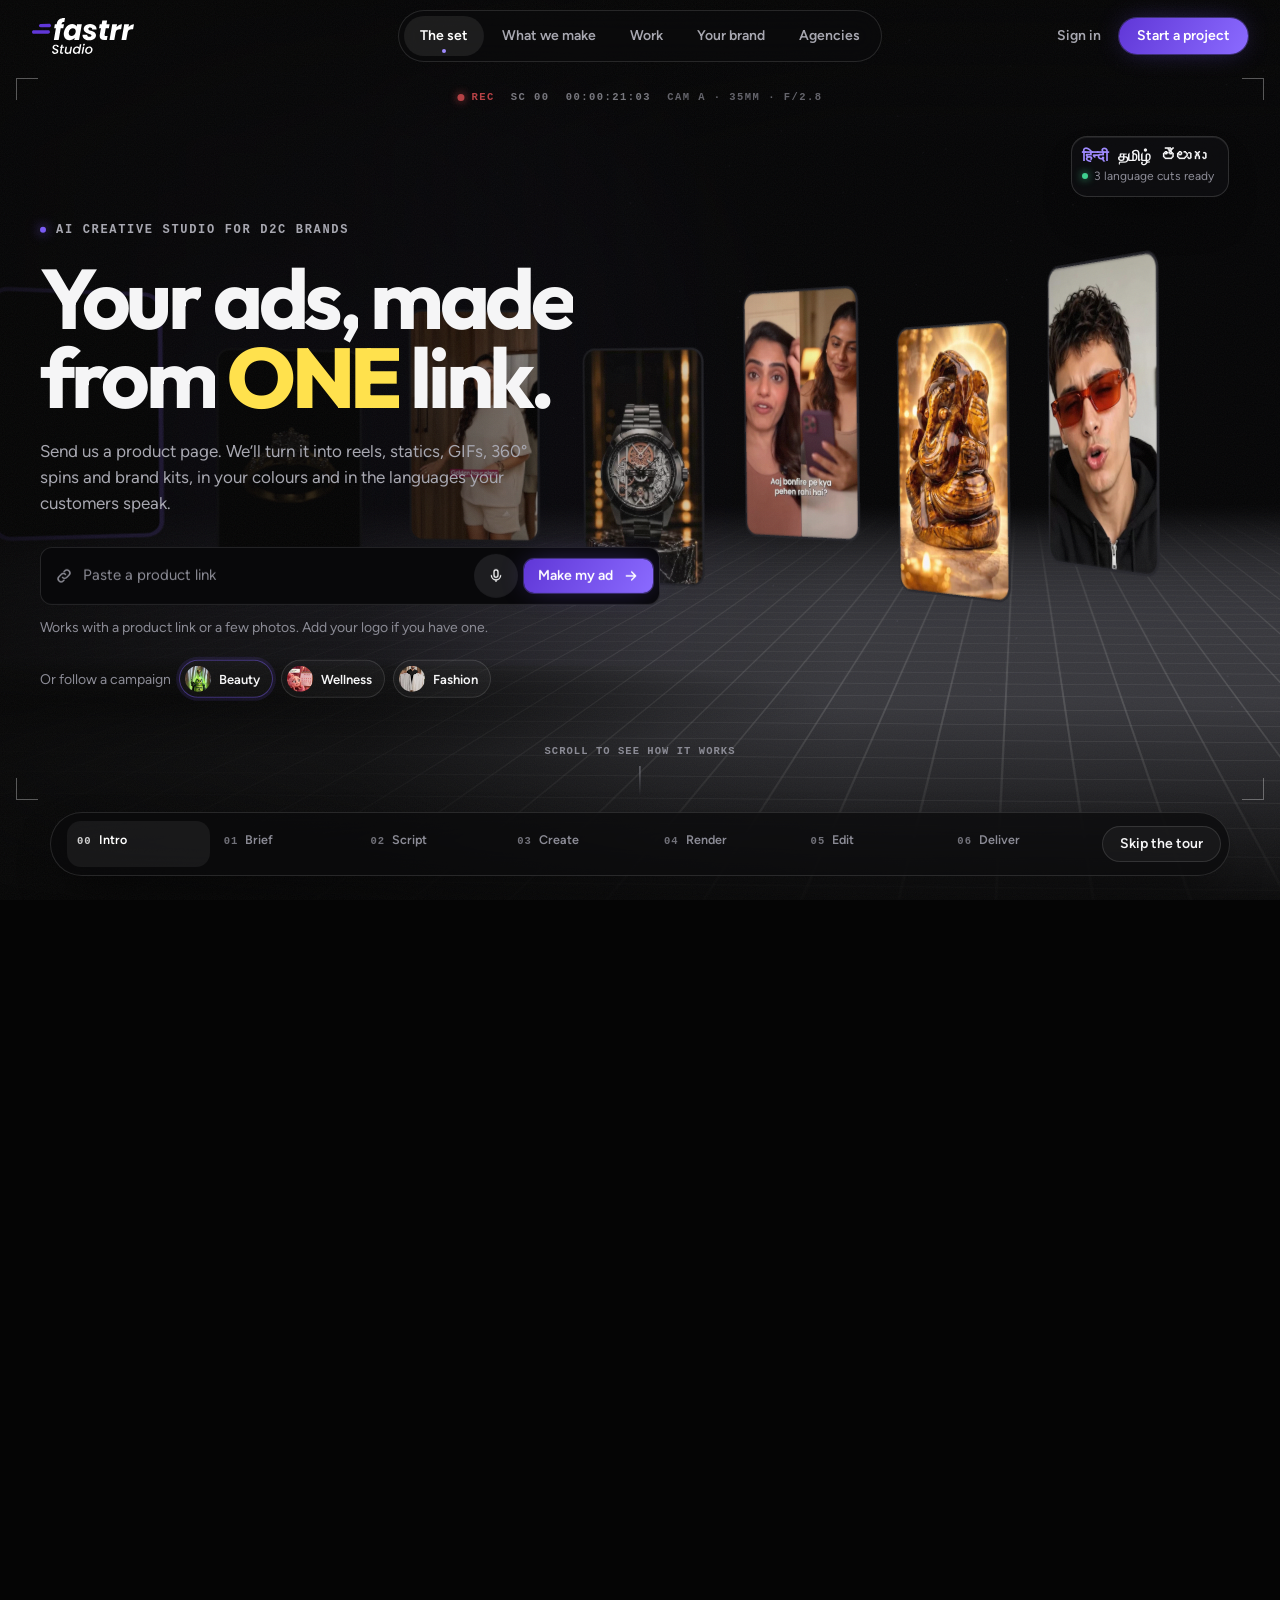
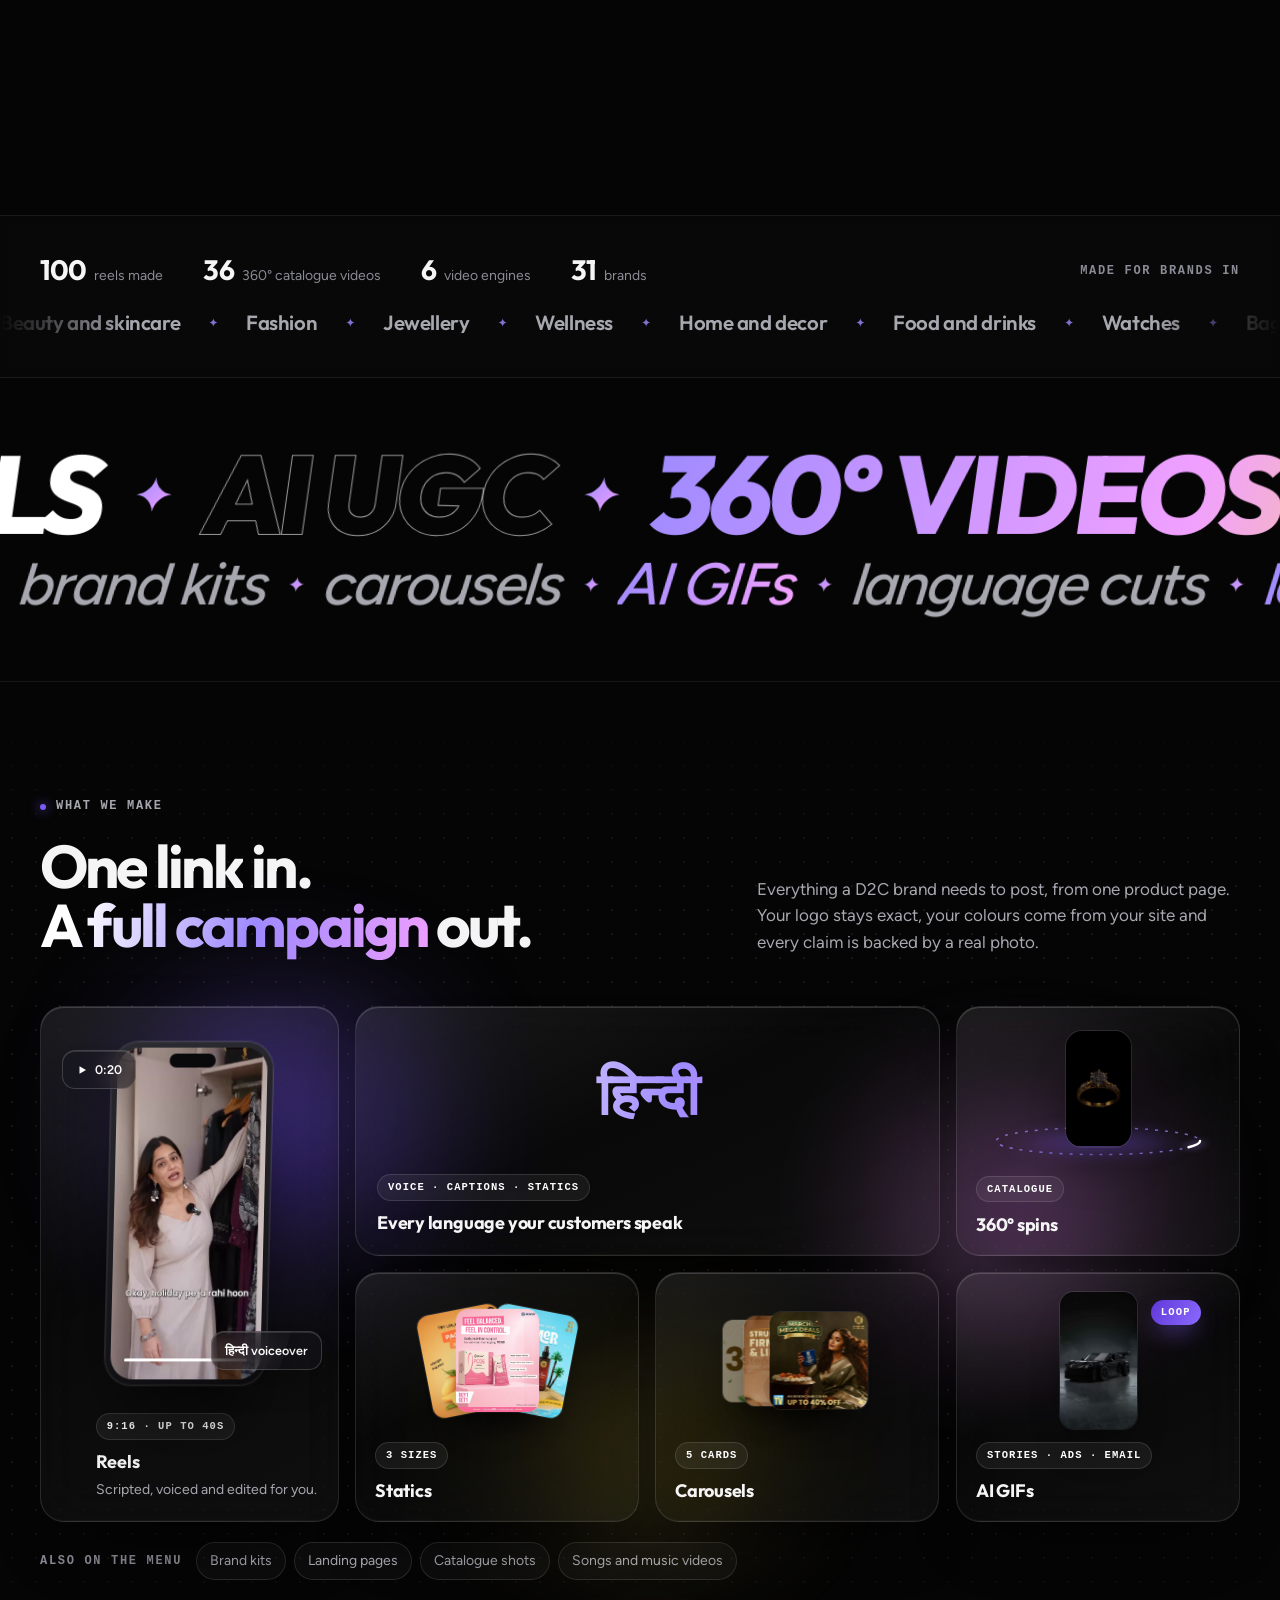
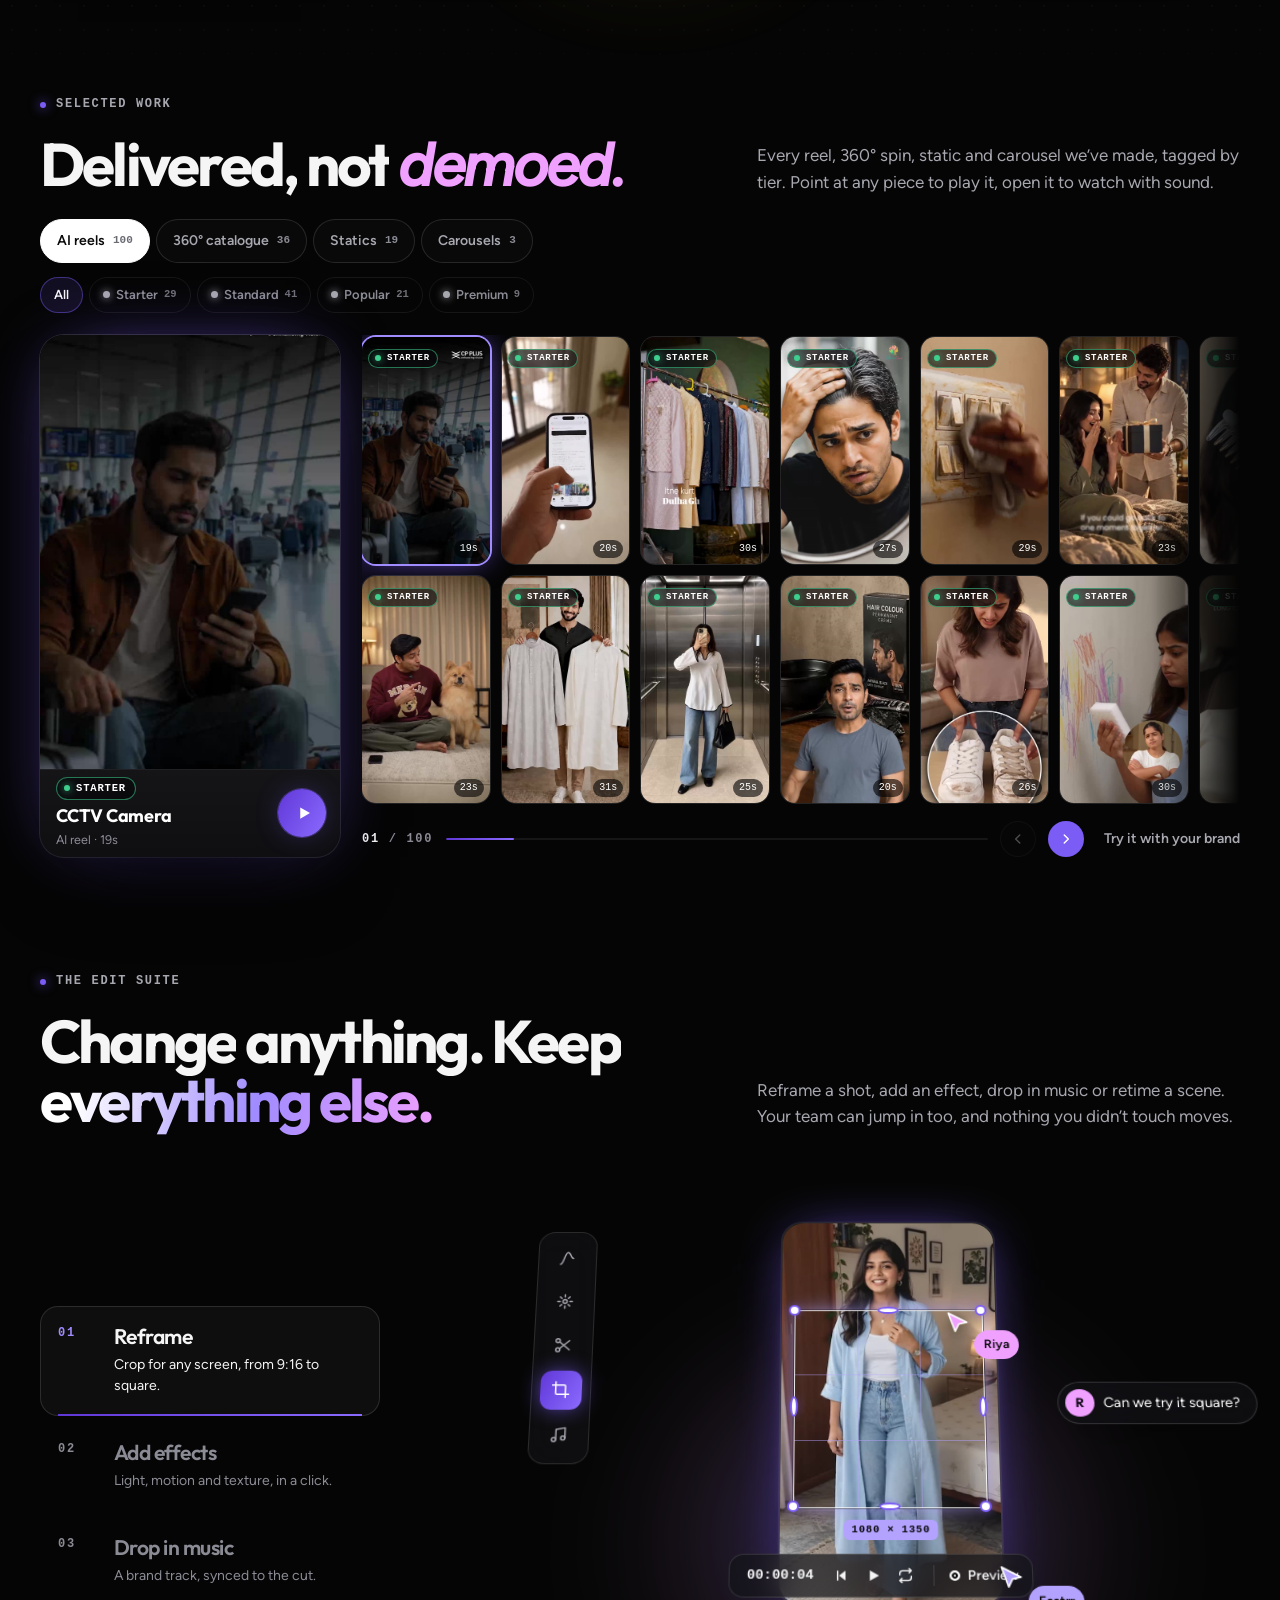
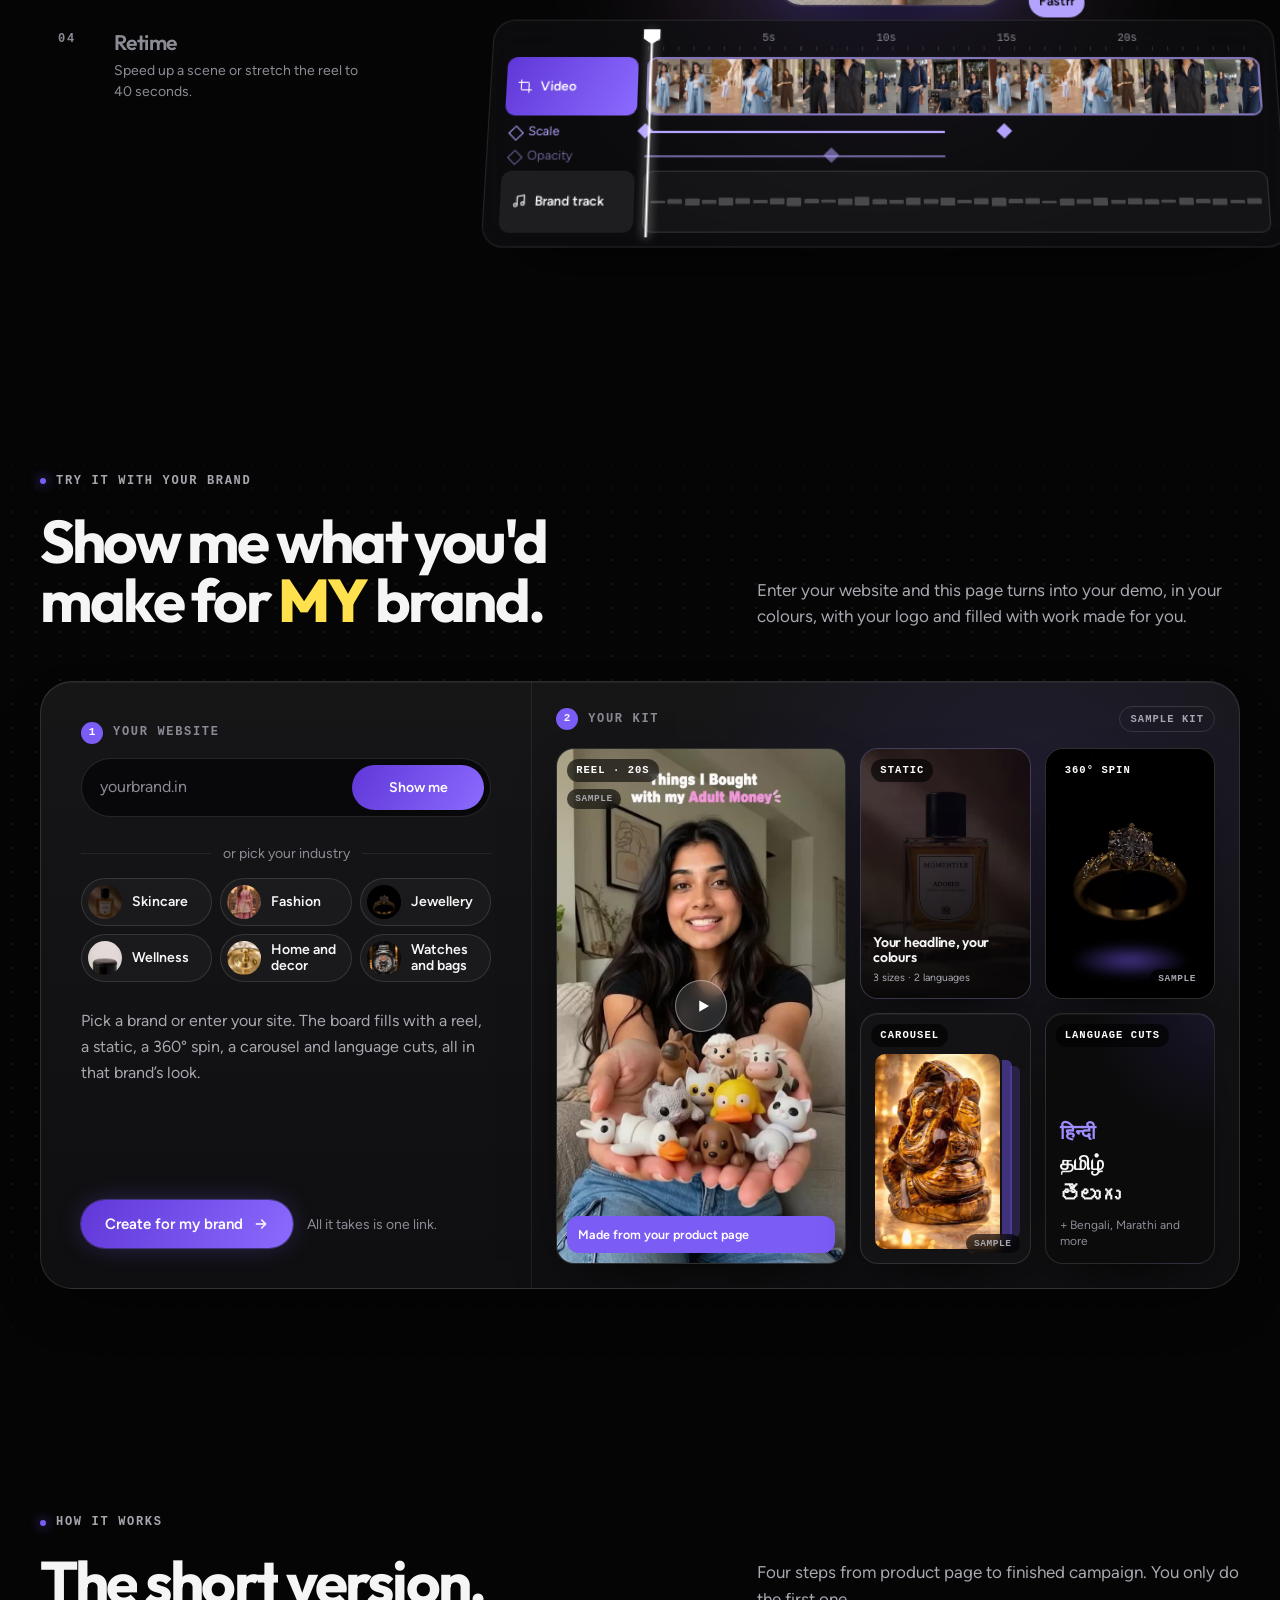
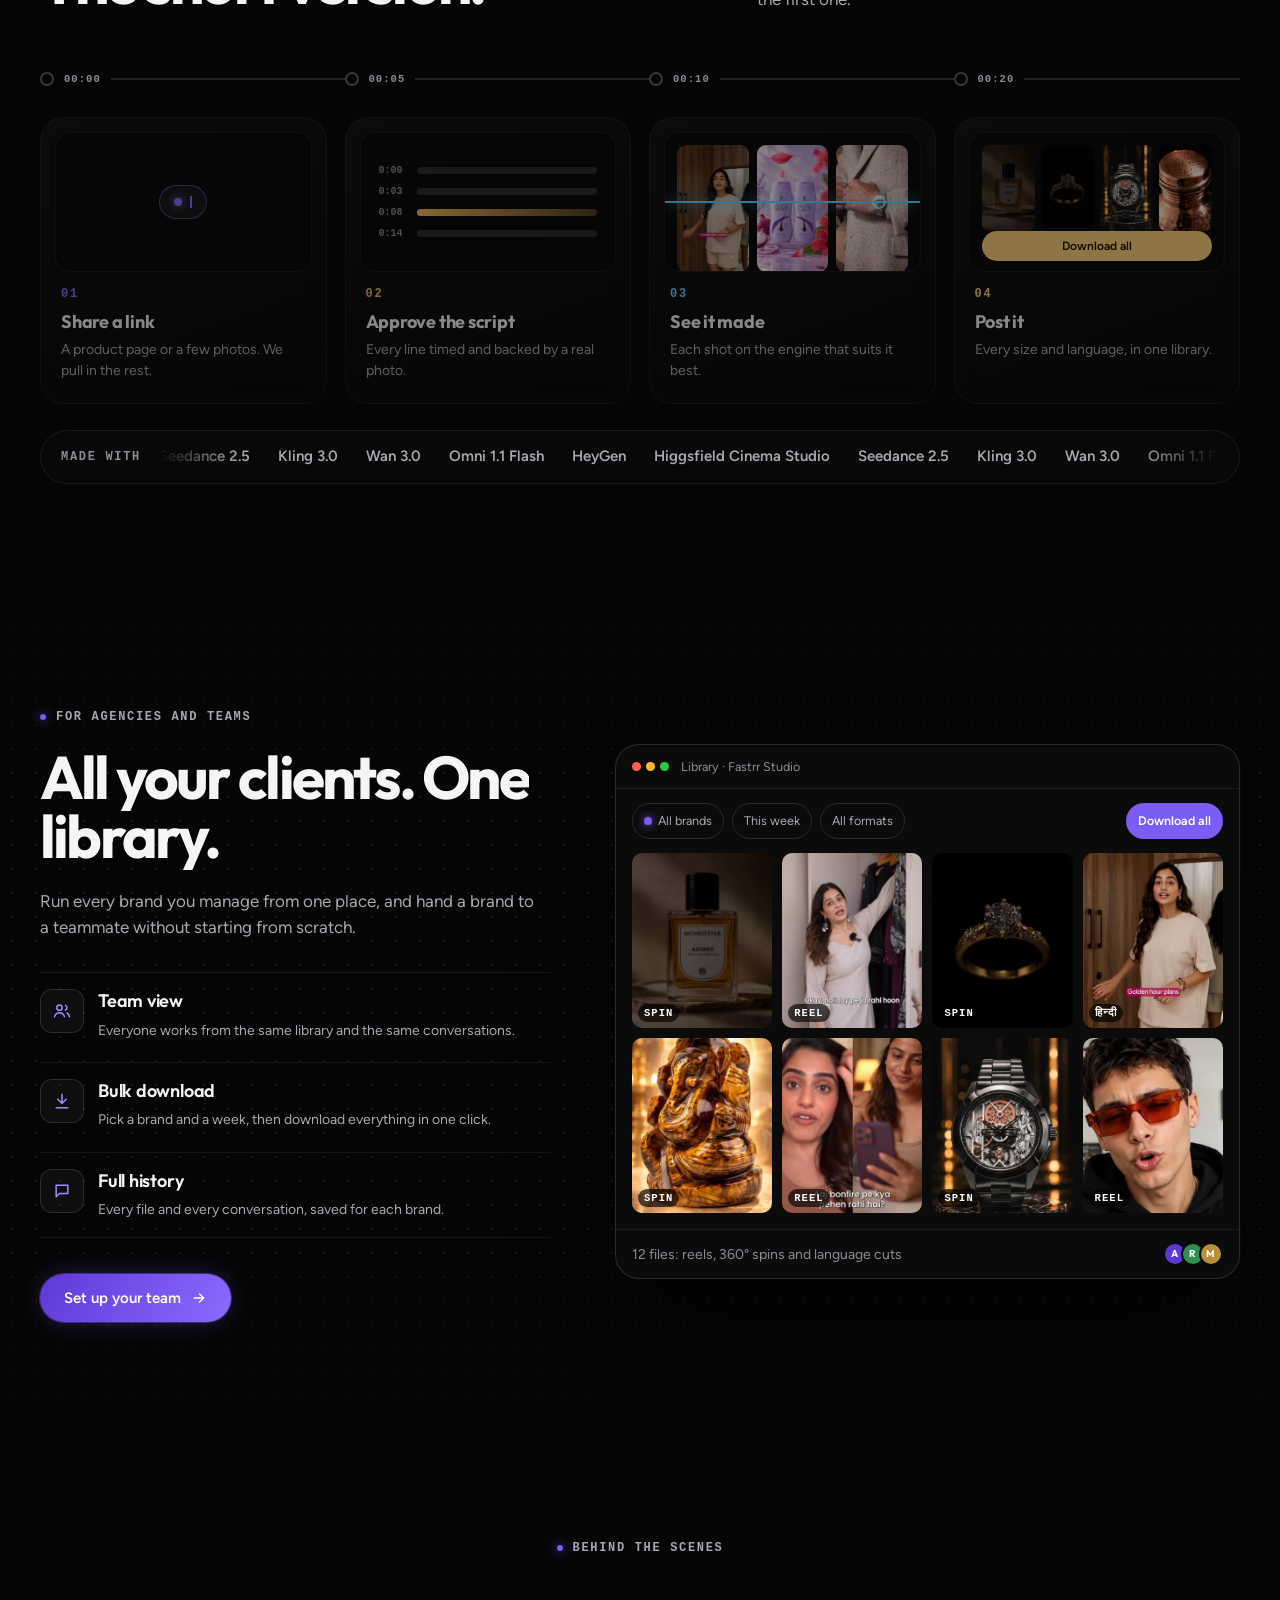
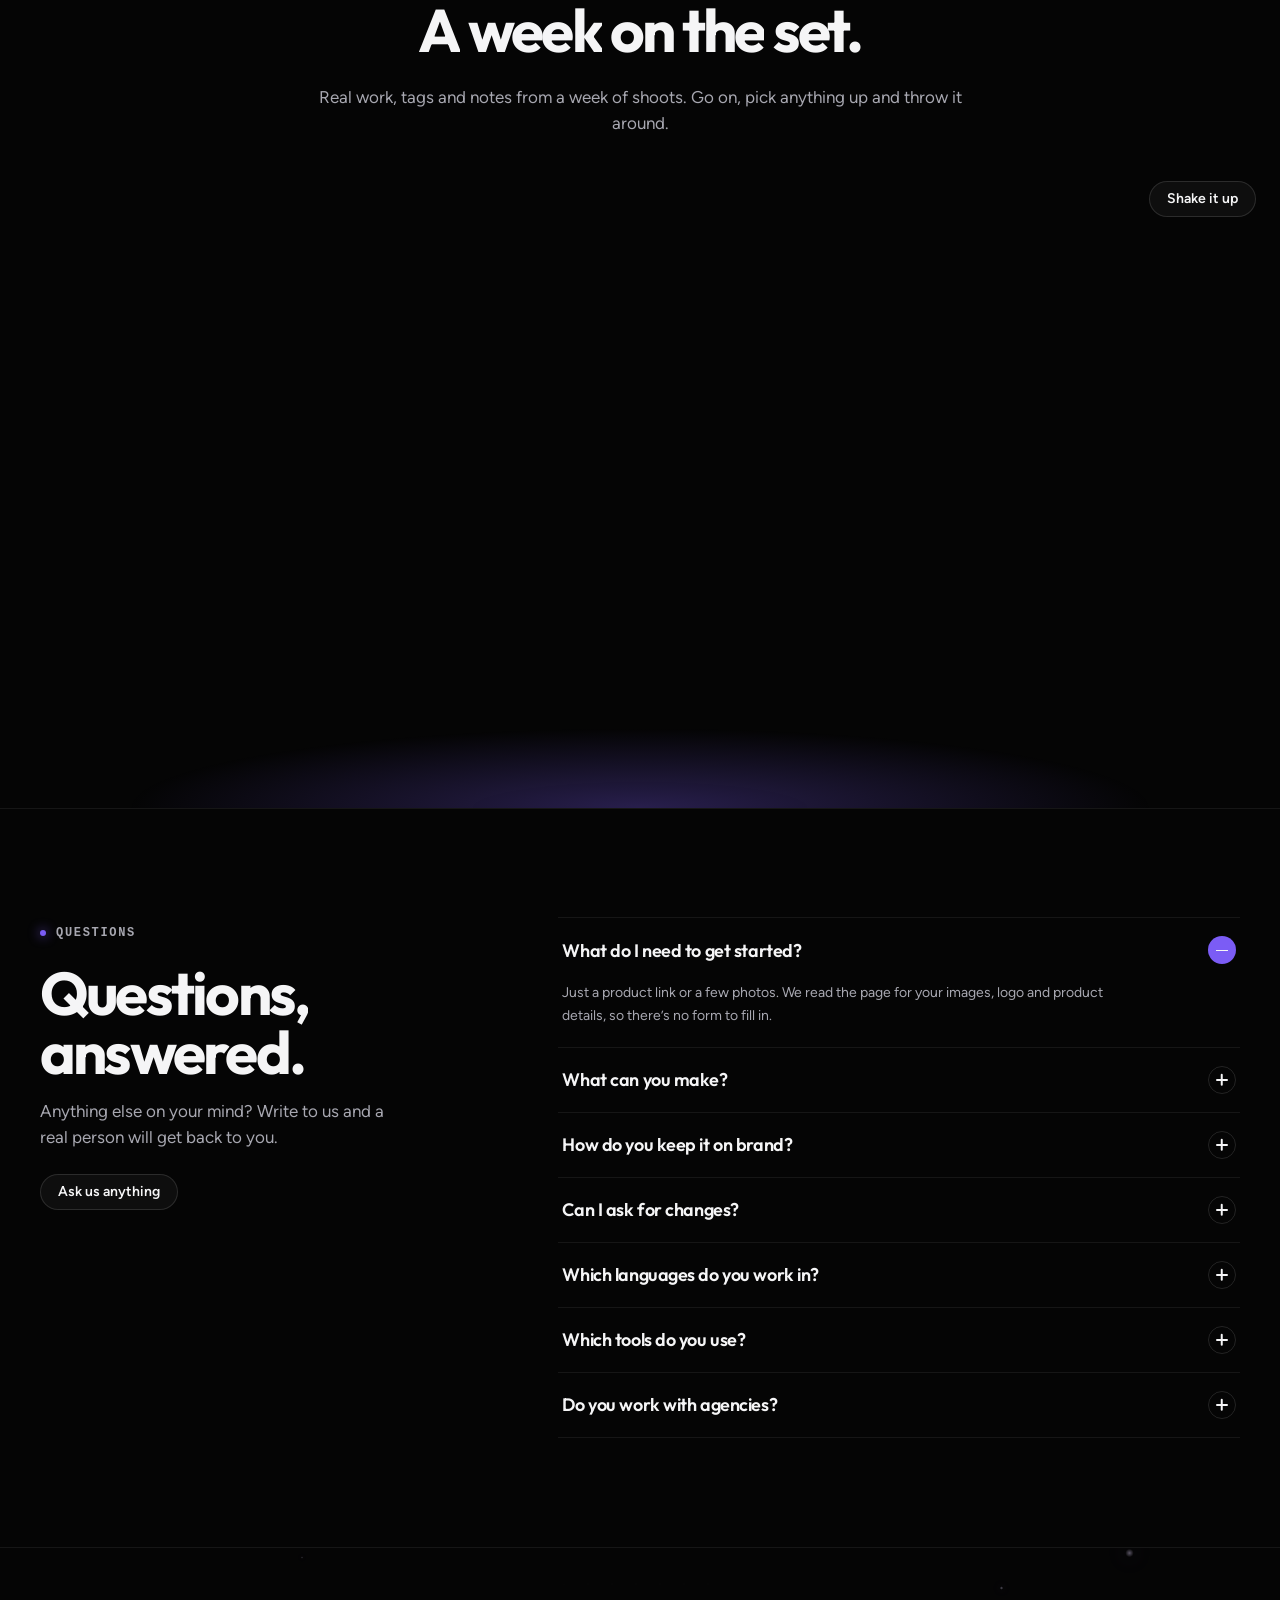
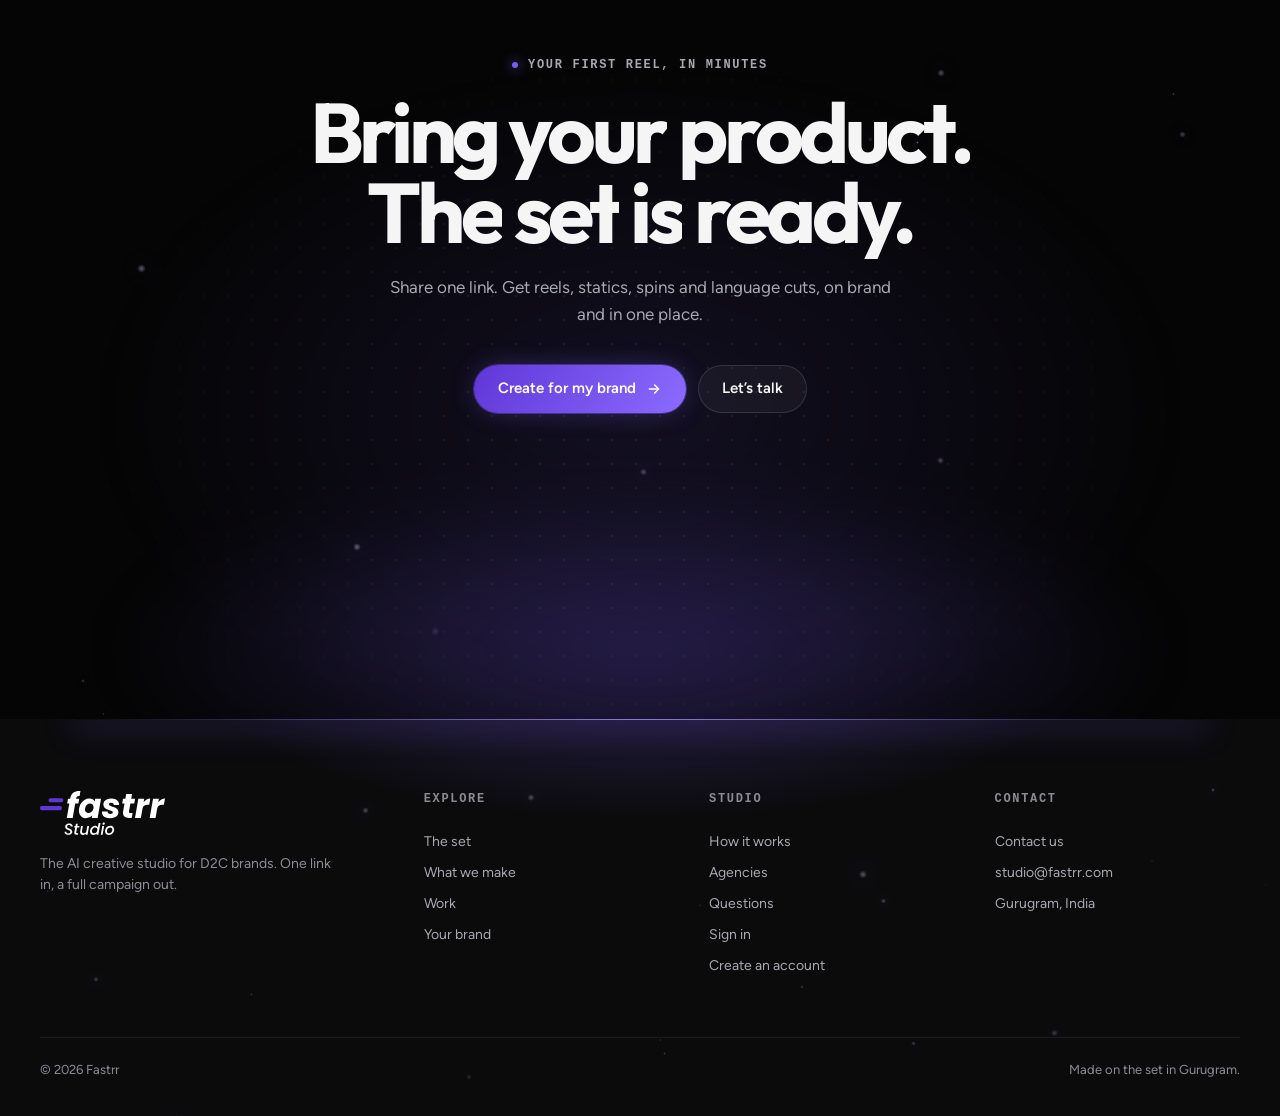
==== commit f3049f5b: "How it works: four cards of equal height; brand-neutral visuals in steps 3 and 4 Co-Authored-By: Cla" ====
--- a/index.html
+++ b/index.html
@@ -282,8 +282,8 @@
         <ol class="rc-frames">
           <li style="--c:#8b6bff"><span class="rc-tc"><i></i>00:00</span><div class="rc-card"><div class="rc-vis v-link"><span class="lk-pill"><i></i><span class="typ">yourbrand.in/products/…</span></span></div><span class="rc-n">01</span><h3>Share a link</h3><p>A product page or a few photos. We pull in the rest.</p></div></li>
           <li style="--c:#f7b955"><span class="rc-tc"><i></i>00:05</span><div class="rc-card"><div class="rc-vis v-script"><i><b>0:00</b></i><i><b>0:03</b></i><i class="w"><b>0:08</b></i><i><b>0:14</b></i></div><span class="rc-n">02</span><h3>Approve the script</h3><p>Every line timed and backed by a real photo.</p></div></li>
-          <li style="--c:#5fd4ff"><span class="rc-tc"><i></i>00:10</span><div class="rc-card"><div class="rc-vis v-render"><img src="assets/creatives/reels/popular/coral-candy-boho-mini-dress-394.jpg" alt=""><img src="assets/creatives/statics/beauty-personal-care/shesha-kasturi-manjal-rosewater.jpg" alt=""><img src="assets/creatives/catalogue/premium/aurex-37.jpg" alt=""><span class="scan"></span></div><span class="rc-n">03</span><h3>See it made</h3><p>Each shot on the engine that suits it best.</p></div></li>
-          <li style="--c:#ffd27a"><span class="rc-tc"><i></i>00:20</span><div class="rc-card"><div class="rc-vis v-lib"><img src="assets/creatives/reels/premium/pcos-body-group-chat-348.jpg" alt=""><img src="assets/creatives/statics/health-wellness/erweit-pcos-balance-benefit.jpg" alt=""><img src="assets/creatives/reels/premium/pcos-ugc-271.jpg" alt=""><img src="assets/creatives/statics/health-wellness/erweit-weitsure-gut-health.jpg" alt=""><span class="dl">Download all</span></div><span class="rc-n">04</span><h3>Post it</h3><p>Every size and language, in one library.</p></div></li>
+          <li style="--c:#5fd4ff"><span class="rc-tc"><i></i>00:10</span><div class="rc-card"><div class="rc-vis v-render"><img src="assets/creatives/reels/popular/coral-candy-boho-mini-dress-394.jpg" alt=""><img src="assets/creatives/journey/beauty/anti-hair-fall-hair-care-combo-413.jpg" alt=""><img src="assets/creatives/catalogue/premium/aurex-37.jpg" alt=""><span class="scan"></span></div><span class="rc-n">03</span><h3>See it made</h3><p>Each shot on the engine that suits it best.</p></div></li>
+          <li style="--c:#ffd27a"><span class="rc-tc"><i></i>00:20</span><div class="rc-card"><div class="rc-vis v-lib"><img src="assets/creatives/catalogue/standard/adored-360-255.jpg" alt="" loading="lazy"><img src="assets/creatives/catalogue/standard/ring-14k-white-gold-plated-352.jpg" alt="" loading="lazy"><img src="assets/creatives/catalogue/standard/devotee-watch-374.jpg" alt="" loading="lazy"><img src="assets/creatives/catalogue/standard/copper-water-bottle-155.jpg" alt="" loading="lazy"><span class="dl">Download all</span></div><span class="rc-n">04</span><h3>Post it</h3><p>Every size and language, in one library.</p></div></li>
         </ol>
       </div>
       <div class="engines-tk rv" aria-label="Made with Seedance 2.5, Kling 3.0, Wan 3.0, Omni 1.1 Flash, HeyGen and Higgsfield Cinema Studio"><span>Made with</span><div class="tk"><div class="tk-in"><i>Seedance 2.5</i><i>Kling 3.0</i><i>Wan 3.0</i><i>Omni 1.1 Flash</i><i>HeyGen</i><i>Higgsfield Cinema Studio</i><i aria-hidden="true">Seedance 2.5</i><i aria-hidden="true">Kling 3.0</i><i aria-hidden="true">Wan 3.0</i><i aria-hidden="true">Omni 1.1 Flash</i><i aria-hidden="true">HeyGen</i><i aria-hidden="true">Higgsfield Cinema Studio</i></div></div></div>
--- a/assets/css/styles.css
+++ b/assets/css/styles.css
@@ -1769,3 +1769,10 @@
 .mq-ind::after{content:"✦";font-size:.6em;color:var(--accent-hover);opacity:.8}
 .app-dot{width:8px;height:8px;border-radius:50%;background:var(--accent);box-shadow:0 0 10px var(--accent)}
 .mq-track:has(.mq-ind){gap:28px;padding-right:28px}
+
+/* how it works: four cards of equal height, visual on top, copy below */
+.rc-frames li{display:flex;flex-direction:column}
+.rc-frames .rc-card{flex:1;display:flex;flex-direction:column}
+.rc-frames .rc-card p{margin-bottom:0}
+.v-lib img{aspect-ratio:auto;height:100%;min-height:0;object-position:50% 40%}
+.v-lib{grid-template-rows:1fr}
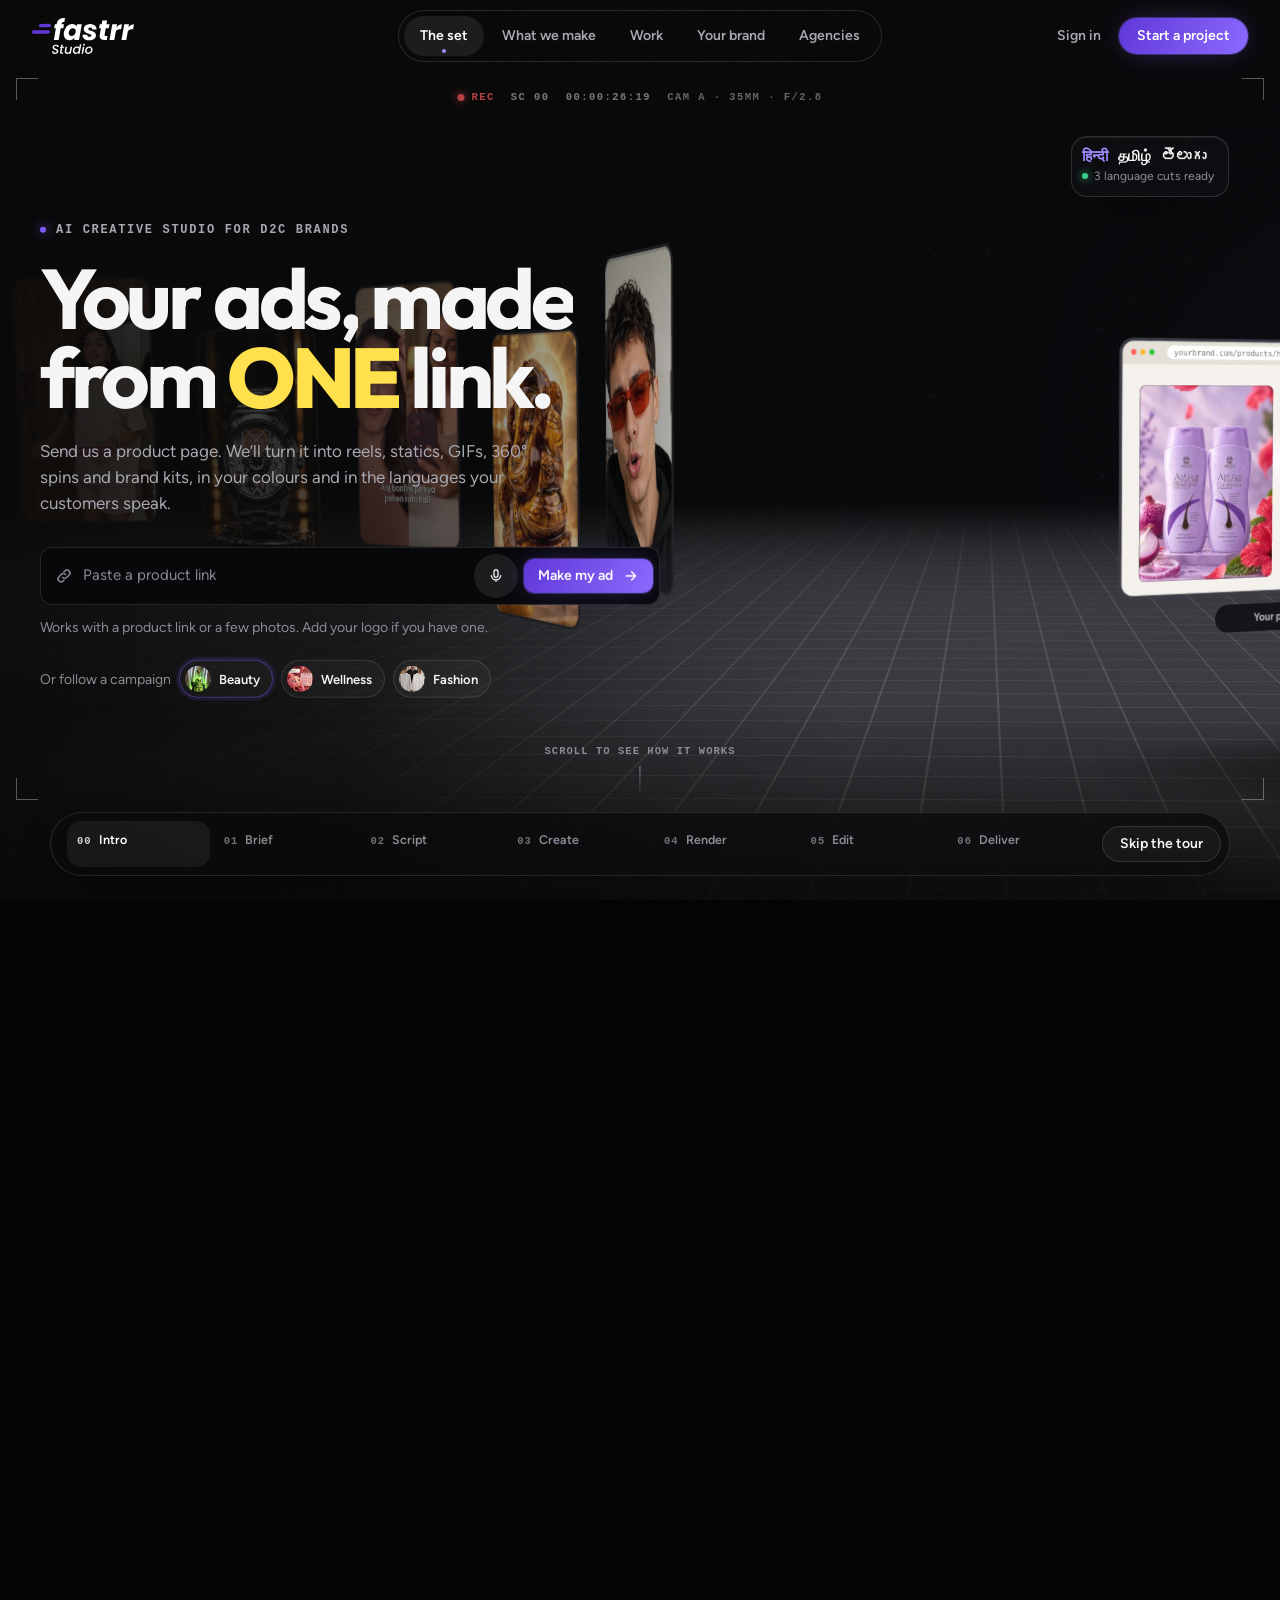
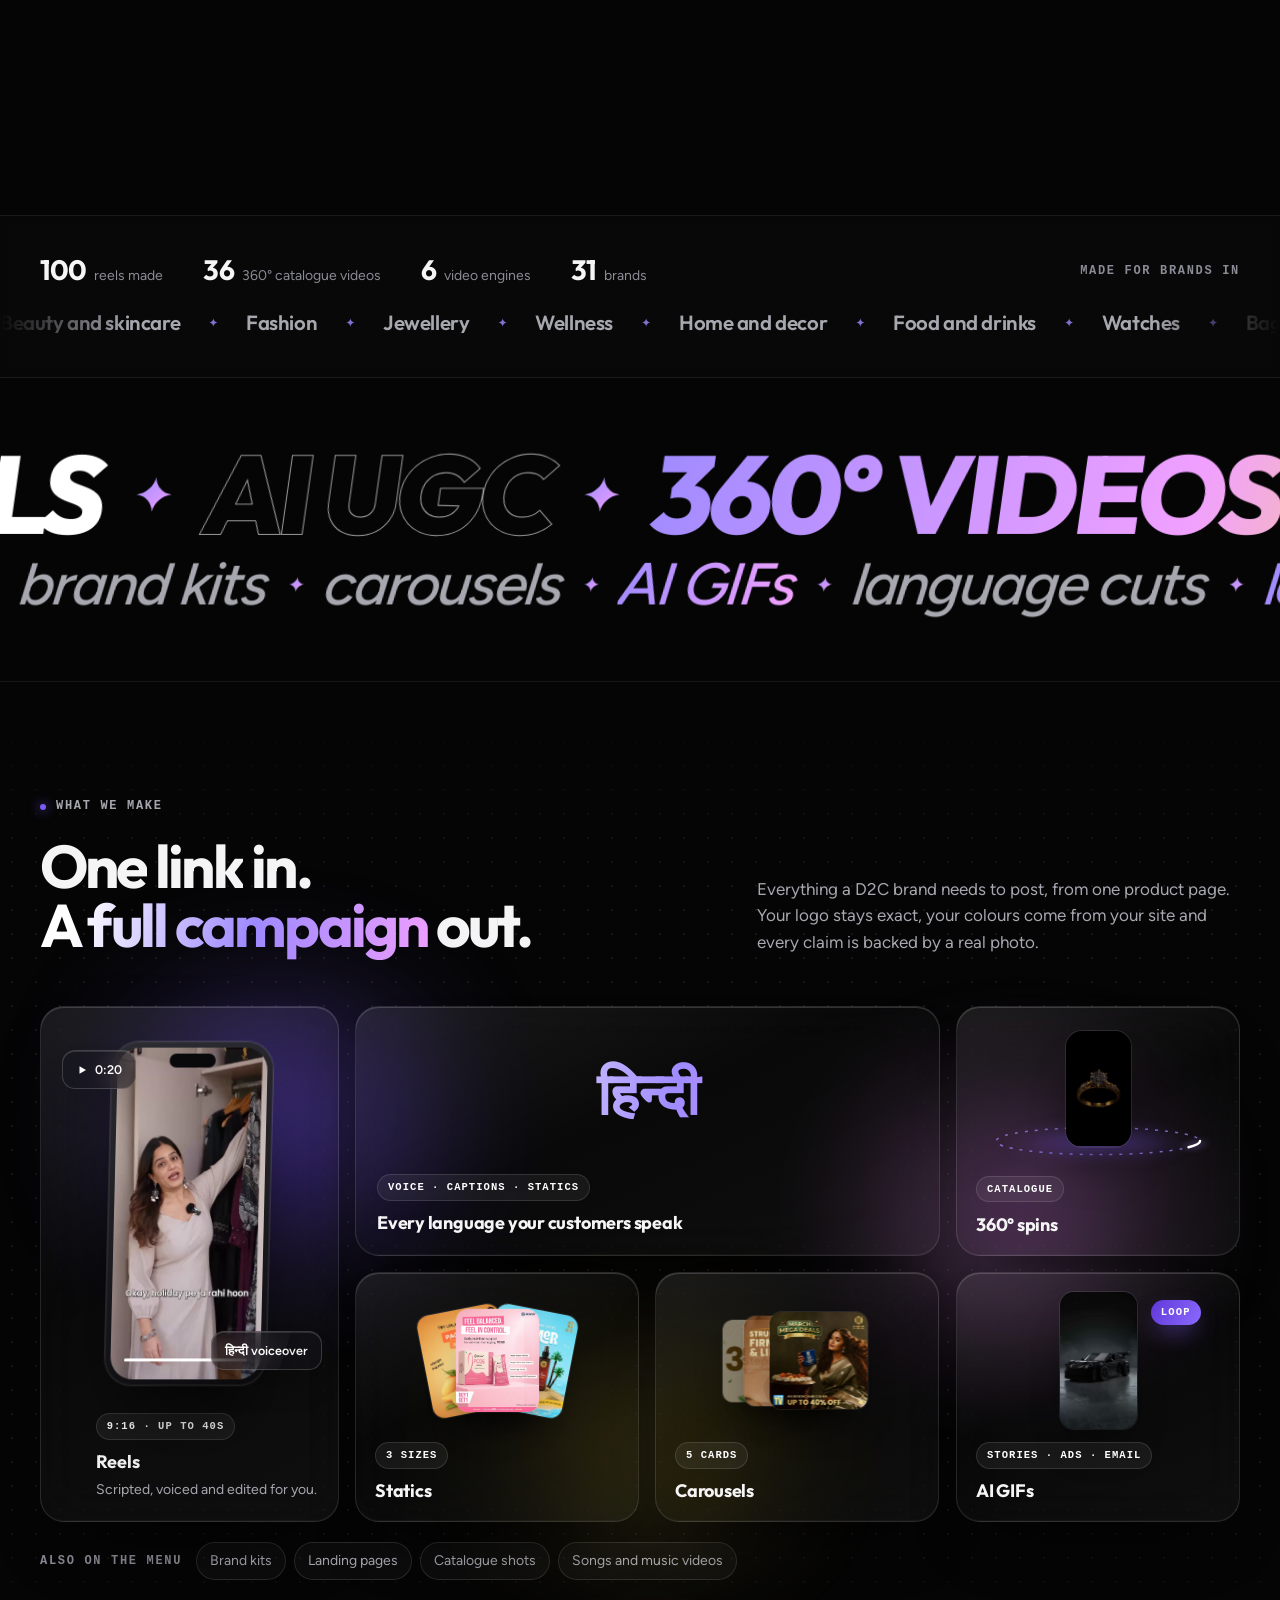
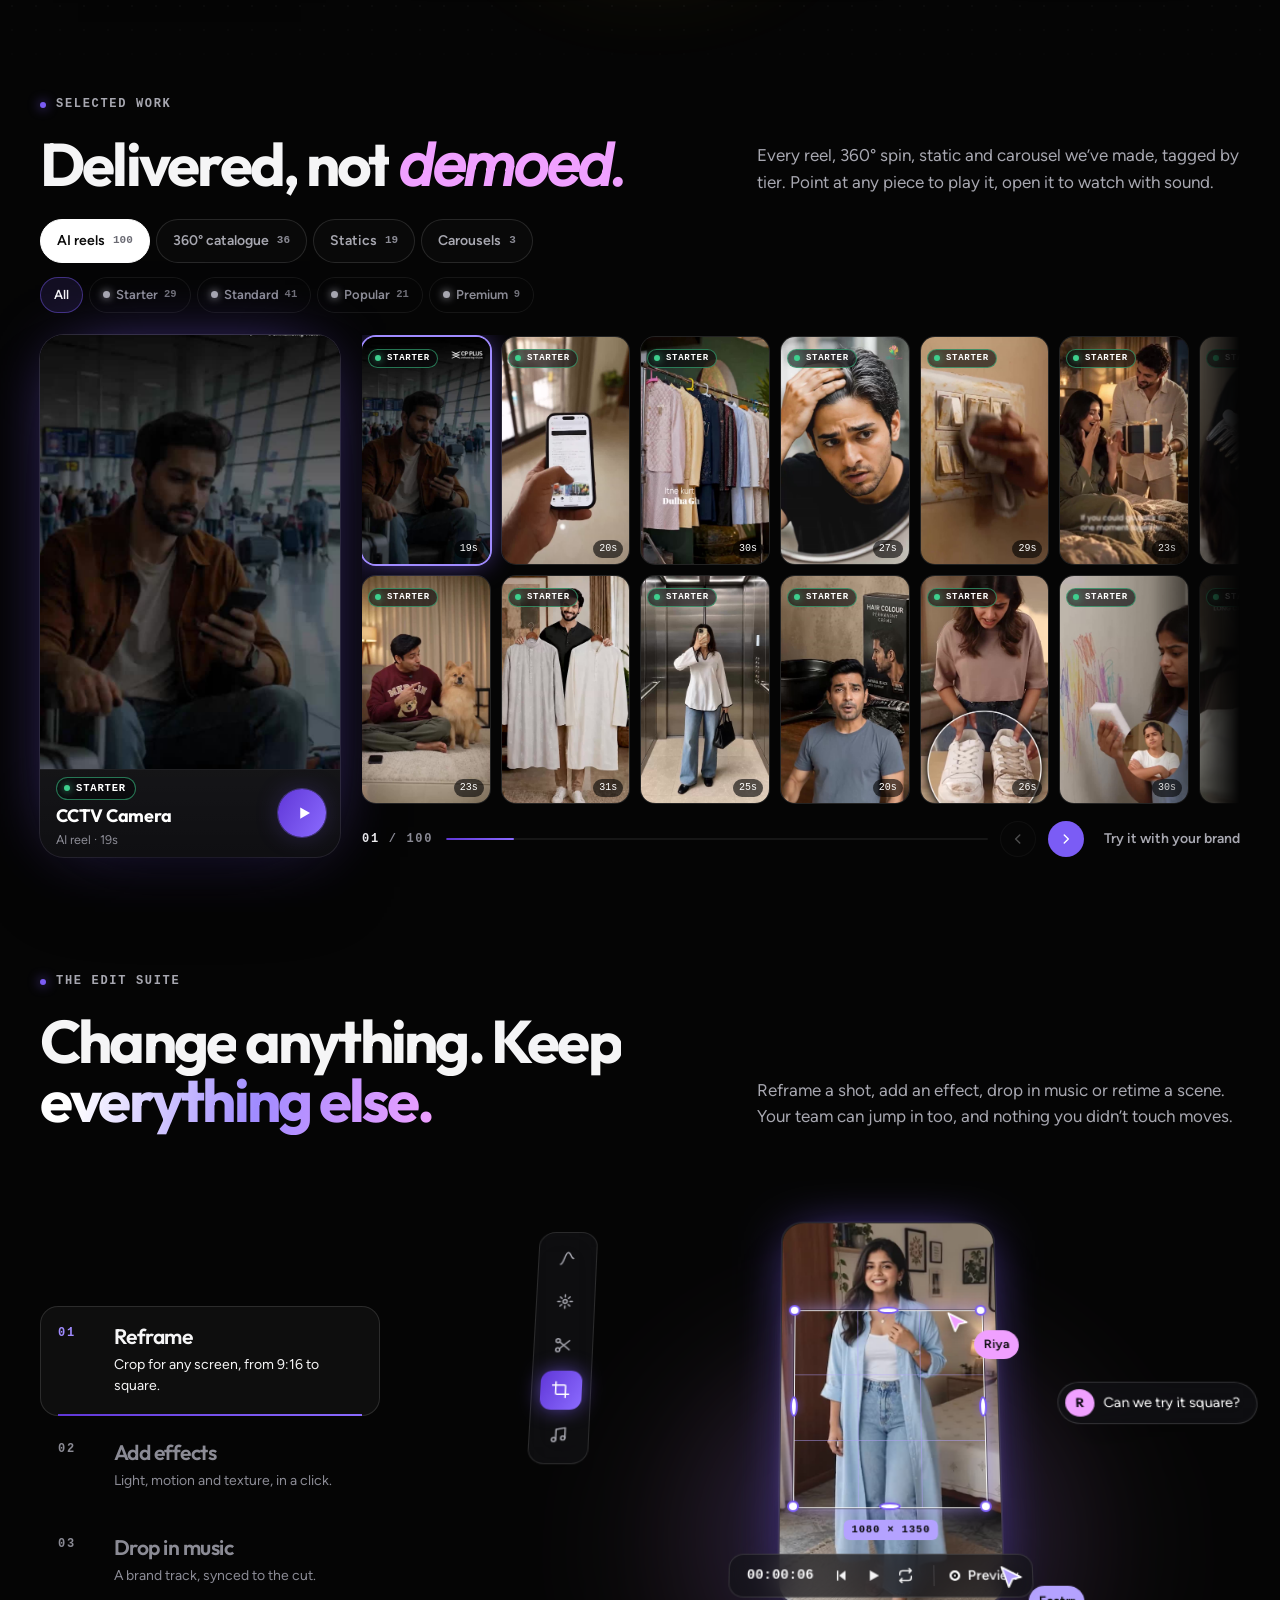
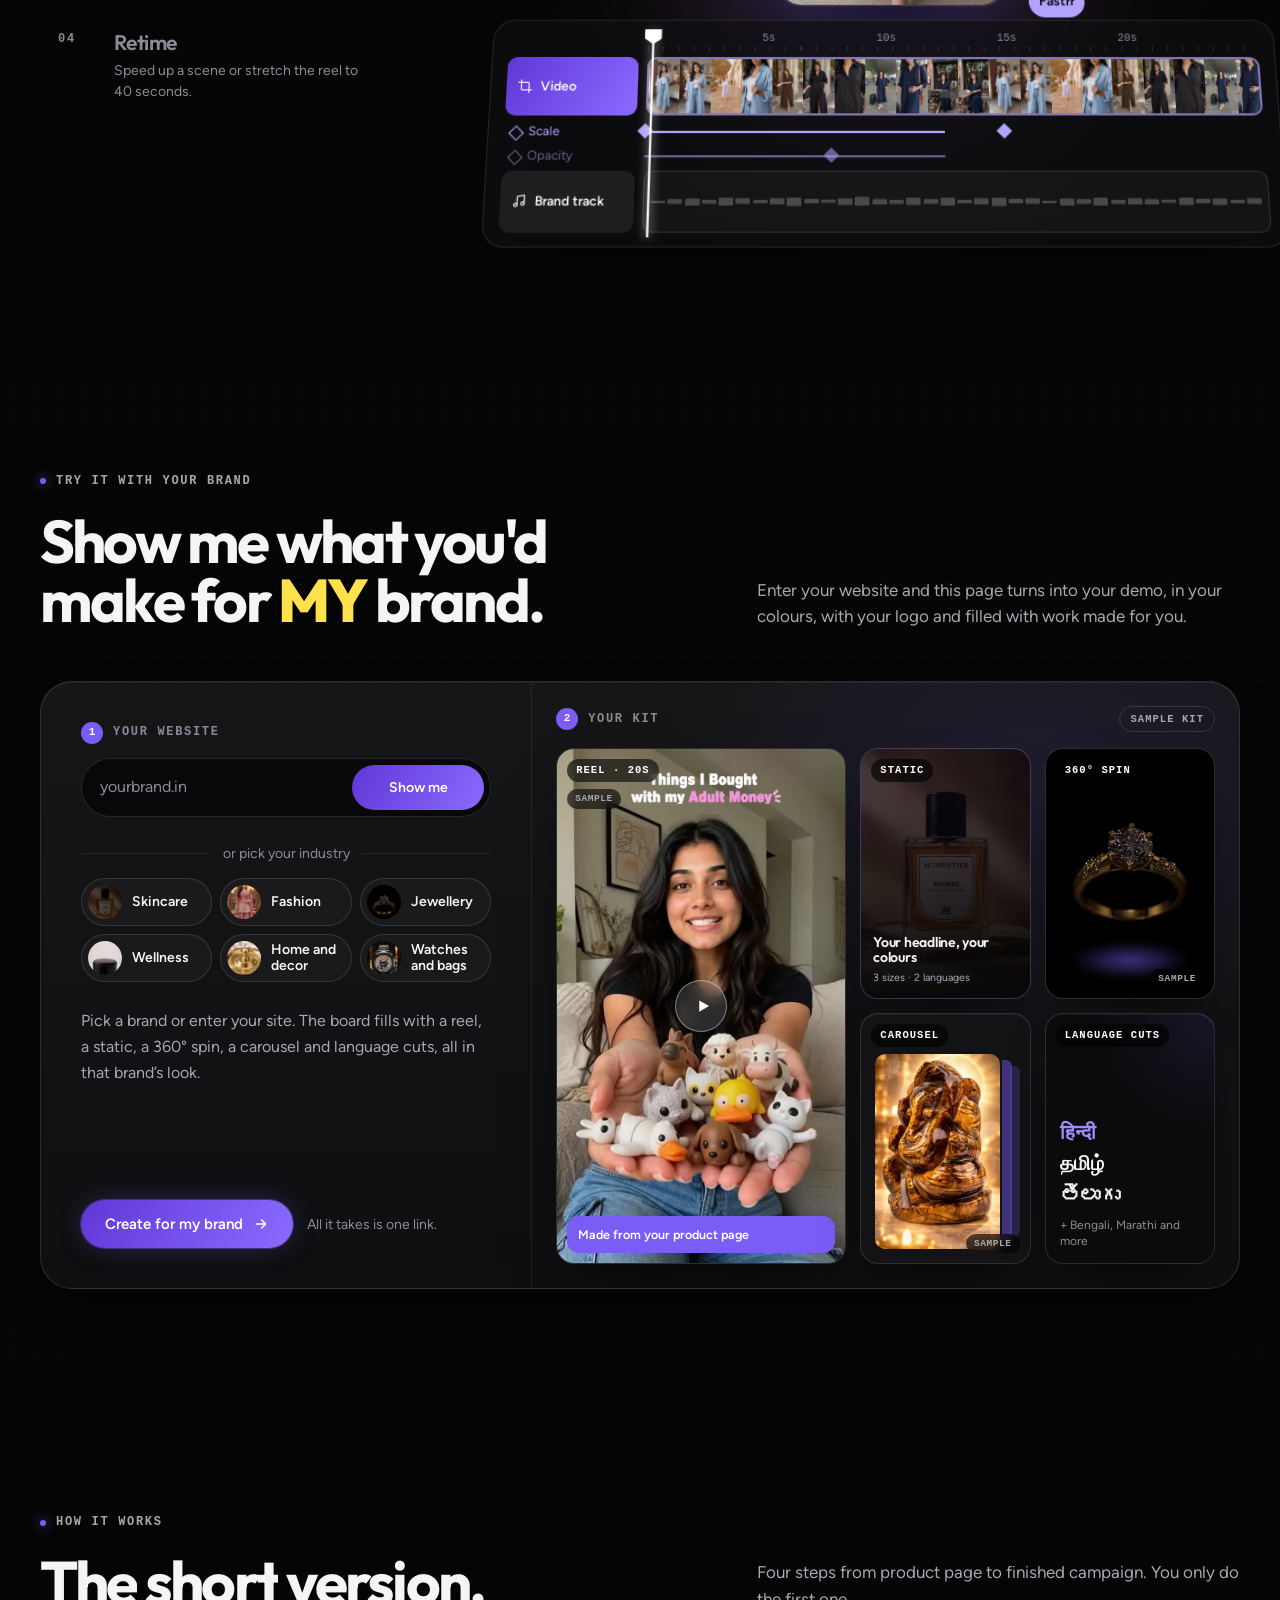
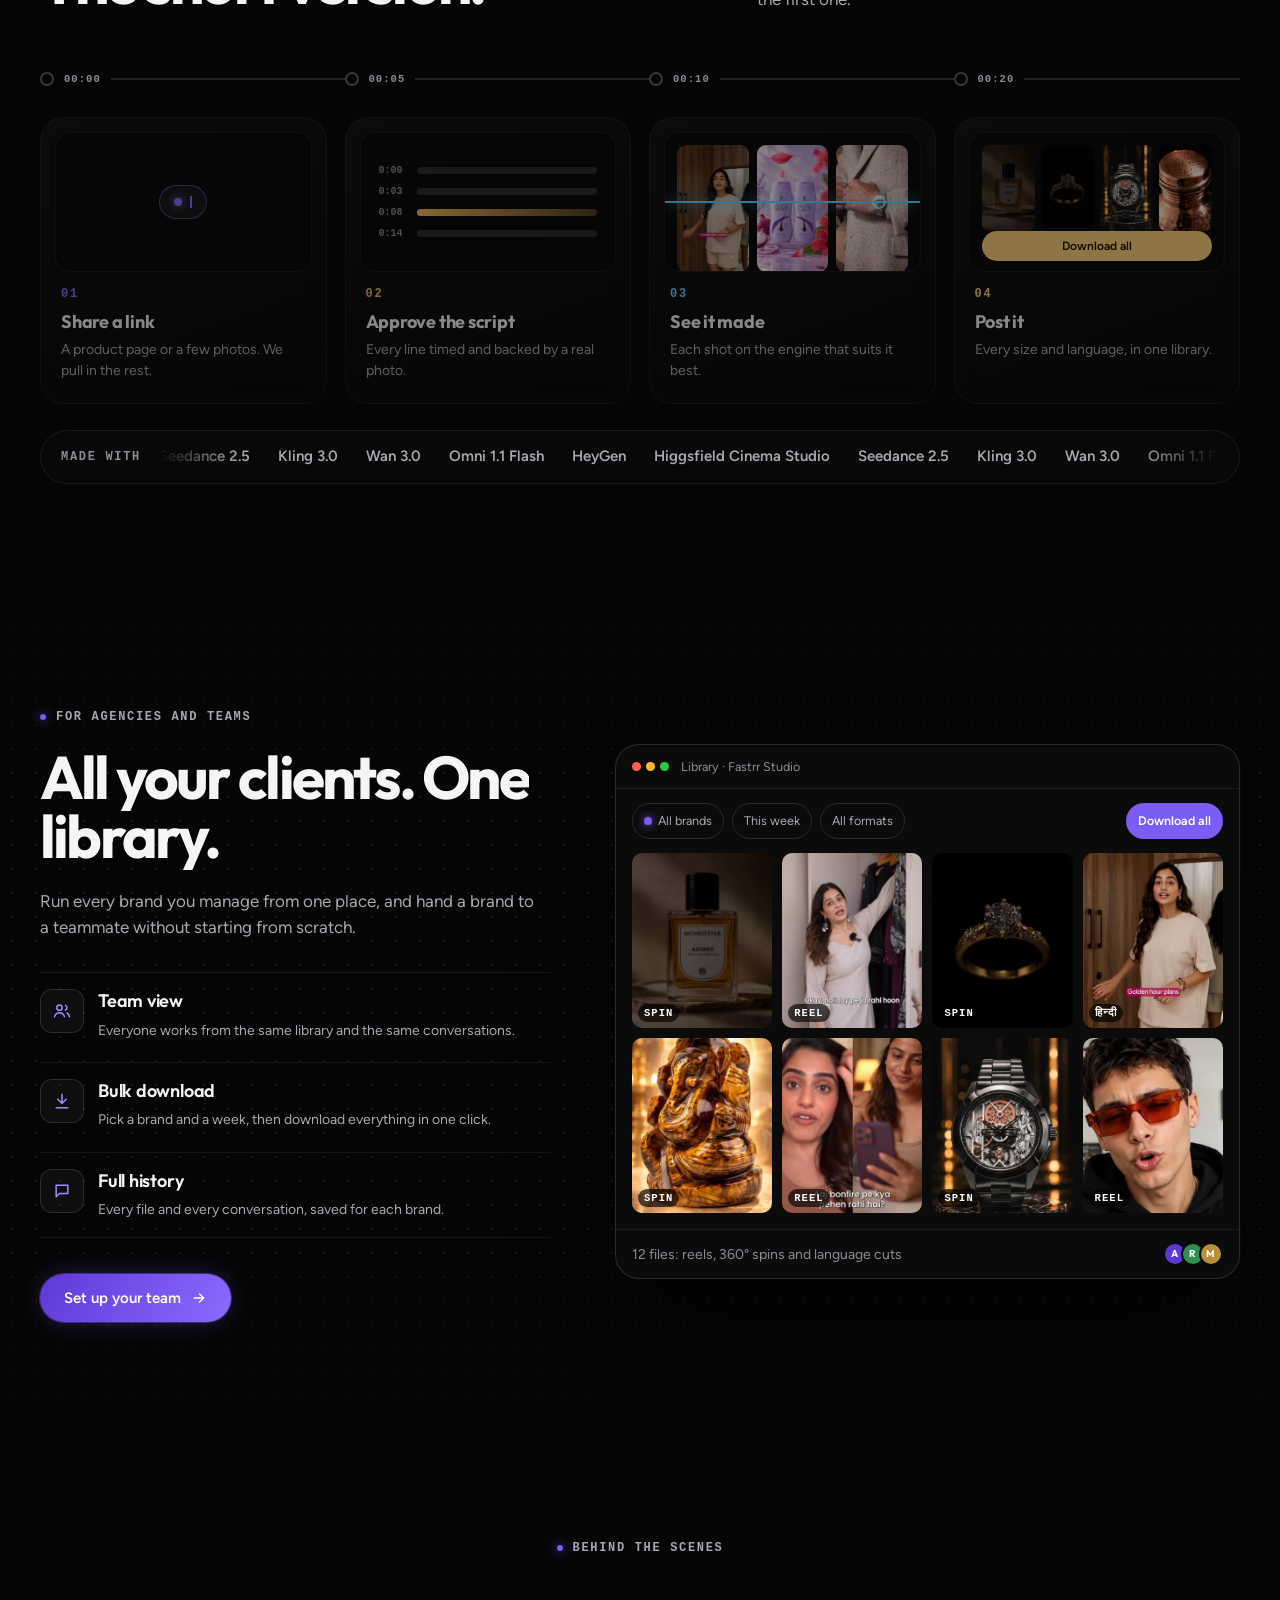
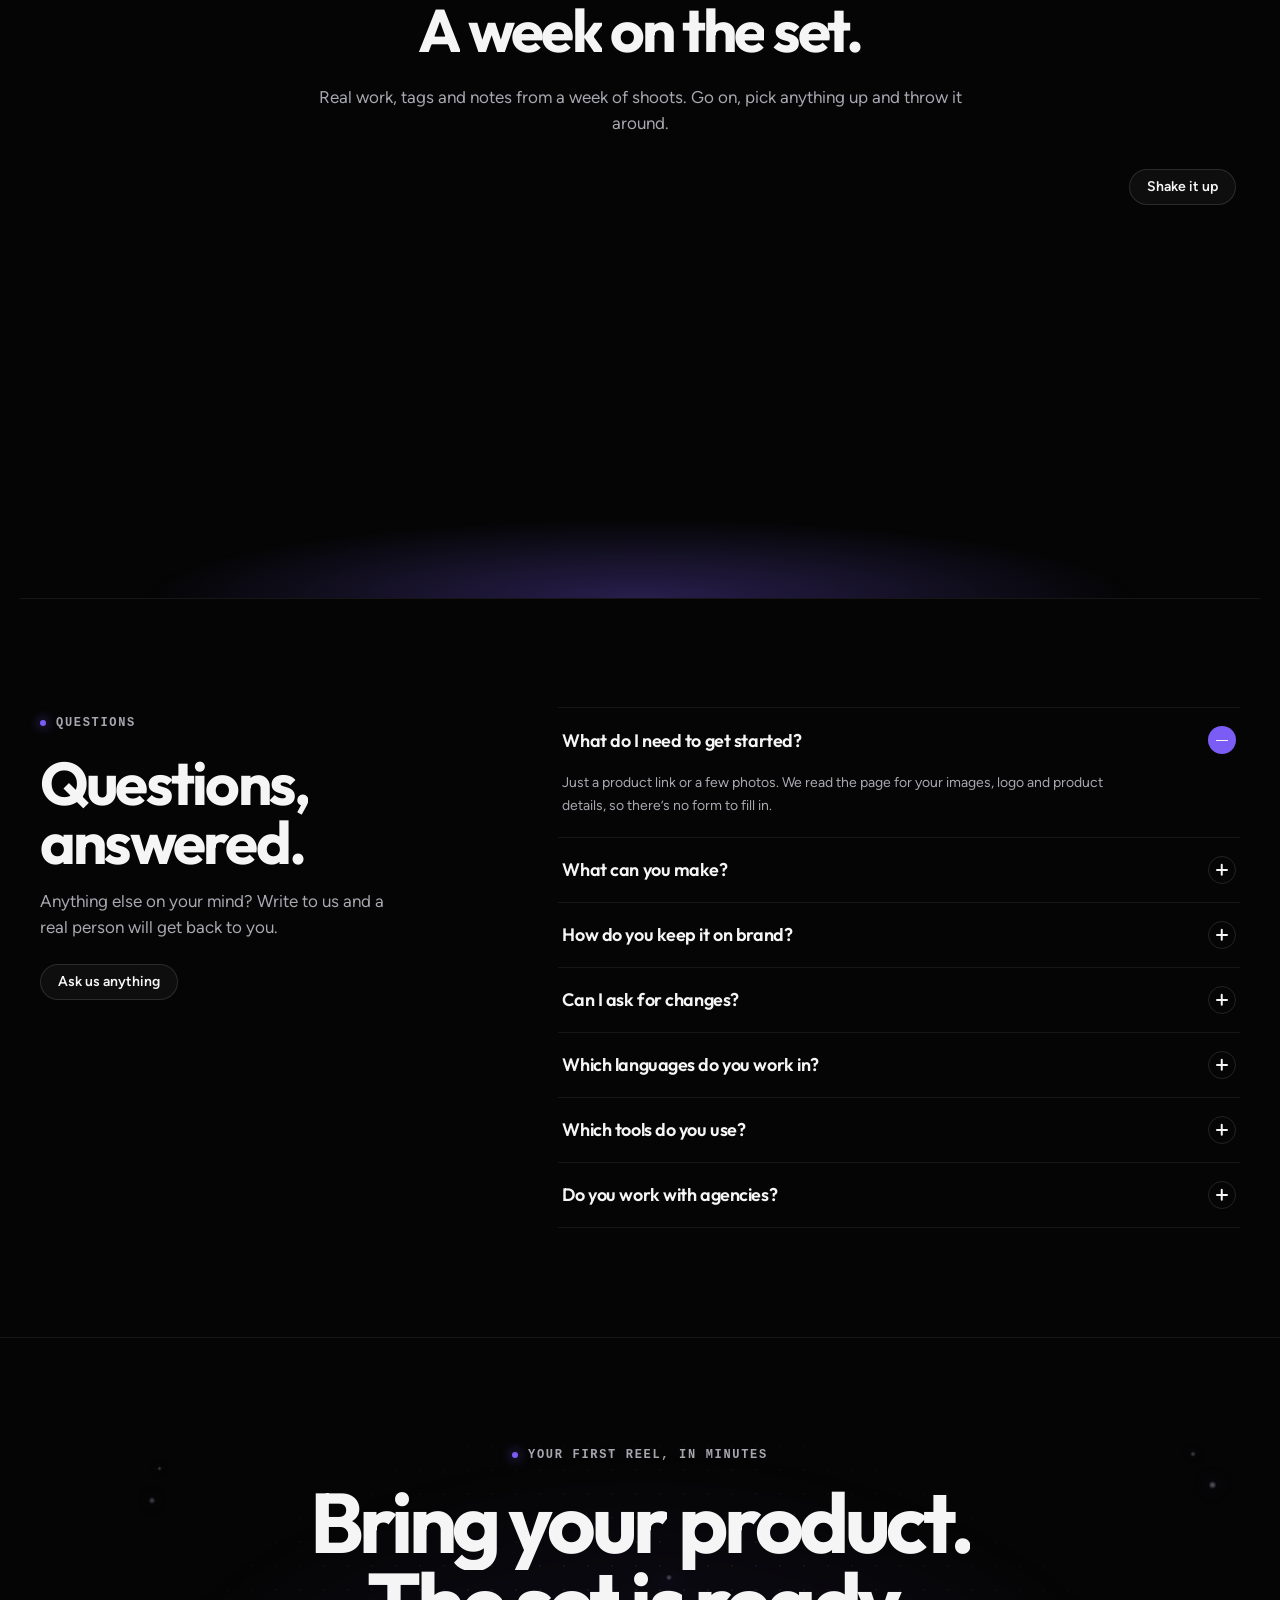
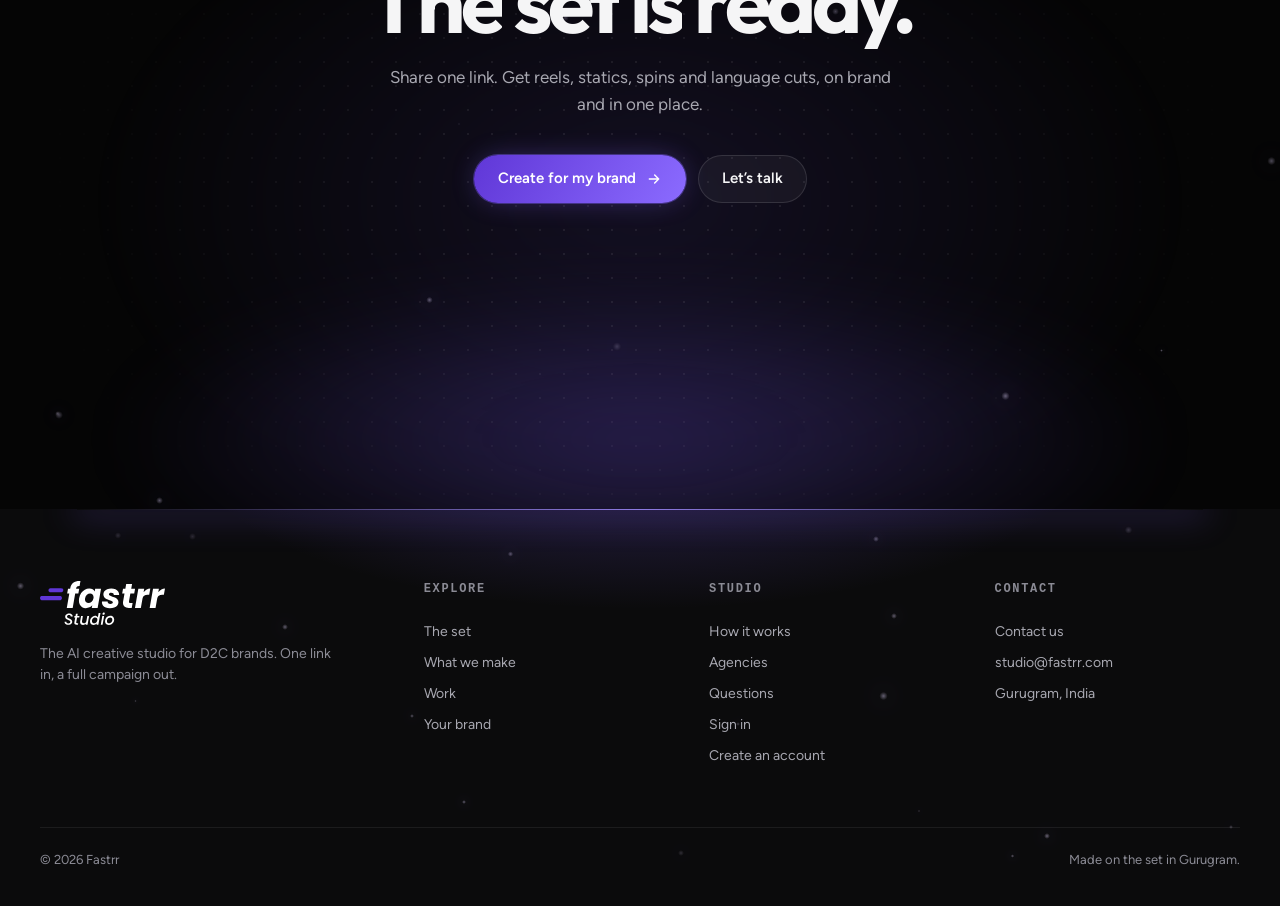
==== commit c1eab2f6: "Pile: compact and balanced 18 pieces instead of 29 (dropped duplicates and logo-heavy statics, added" ====
--- a/index.html
+++ b/index.html
@@ -319,33 +319,22 @@
       <div class="head center rv"><span class="eyebrow">Behind the scenes</span><h2 id="h-pile" class="sw">A week on the set.</h2><p>Real work, tags and notes from a week of shoots. Go on, pick anything up and throw it around.</p></div>
     </div>
     <div class="pile" id="pile-box" aria-label="A playful pile of work samples and stickers">
-      <div class="pi img" style="--w:150px;--h:188px"><img src="assets/creatives/statics/food-fmcg/krafted-millets-no-more-fatigue.jpg" alt="Millet snacks static ad"></div>
+      <div class="pi img" style="--w:128px;--h:228px"><img src="assets/creatives/catalogue/standard/adored-360-255.jpg" alt="Perfume 360 still" loading="lazy"></div>
+      <div class="pi img m-hide" style="--w:128px;--h:228px"><img src="assets/creatives/catalogue/standard/tiger-eye-crystal-ganesh-ji-277.jpg" alt="Crystal idol 360 still" loading="lazy"></div>
+      <div class="pi img" style="--w:128px;--h:228px"><img src="assets/creatives/catalogue/standard/devotee-watch-374.jpg" alt="Skeleton watch 360 still" loading="lazy"></div>
       <div class="pi img" style="--w:128px;--h:228px"><img src="assets/creatives/reels/premium/viral-characters-nilini-1856.jpg" alt="Character brand film still"></div>
       <div class="pi img" style="--w:170px;--h:170px"><img src="assets/creatives/carousels/avimee-herbal-3-easy-steps-for-healthy-hair/01.jpg" alt="Hair care carousel card"></div>
-      <div class="pi img m-hide" style="--w:150px;--h:188px"><img src="assets/creatives/statics/health-wellness/matri-period-pain-relief-mothers-day.jpg" alt="Period care static ad"></div>
       <div class="pi img" style="--w:128px;--h:228px"><img src="assets/creatives/catalogue/premium/led-table-lamp-79.jpg" alt="LED table lamp 360 still"></div>
-      <div class="pi img m-hide" style="--w:150px;--h:188px"><img src="assets/creatives/statics/health-wellness/tript-uplift-pure-extract.jpg" alt="Herbal extract static ad"></div>
-      <div class="pi img m-hide" style="--w:128px;--h:228px"><img src="assets/creatives/reels/popular/grime-monster-vs-kleenest-hero-ai-vfx-battle-campaign-390.jpg" alt="AI VFX battle reel still"></div>
       <div class="pi k-num" style="--w:230px;--h:130px"><b>100</b><span>AI reels made</span></div>
       <div class="pi k-lang" style="--w:250px;--h:96px">हिन्दी · தமிழ் · తెలుగు</div>
       <div class="pi k-note" style="--w:190px;--h:150px"><span>Shot 2</span>Show the box, not the hands.</div>
       <div class="pi k-pill" style="--w:170px;--h:64px">On brand</div>
       <div class="pi k-dot" style="--w:120px;--h:120px">40s</div>
-      <div class="pi k-mark" style="--w:120px;--h:120px"><img src="assets/brand/favicon-dark-theme.svg" alt="Fastrr mark"></div>
       <div class="pi k-out" style="--w:240px;--h:64px">Made in Gurugram</div>
-      <div class="pi img" style="--w:128px;--h:228px"><img src="assets/creatives/reels/premium/pcos-body-group-chat-348.jpg" alt="Erweit character film still"></div>
       <div class="pi img m-hide" style="--w:128px;--h:228px"><img src="assets/creatives/reels/popular/ugc-perfume-men-preview-100.jpg" alt="AI UGC perfume reel still"></div>
-      <div class="pi img" style="--w:150px;--h:188px"><img src="assets/creatives/statics/fashion-apparel/mysore-pattu-celebrity-spotted.jpg" alt="Saree static ad"></div>
       <div class="pi img m-hide" style="--w:128px;--h:228px"><img src="assets/creatives/catalogue/standard/ring-14k-white-gold-plated-352.jpg" alt="Ring 360 spin still"></div>
-      <div class="pi img m-hide" style="--w:128px;--h:228px"><img src="assets/creatives/reels/standard/vivienne-midnight-glow-maxi-dress-v2-419.jpg" alt="Maxi dress reel still"></div>
-      <div class="pi img m-hide" style="--w:150px;--h:188px"><img src="assets/creatives/statics/beauty-personal-care/shesha-kasturi-manjal-rosewater.jpg" alt="Summer skincare static ad"></div>
       <div class="pi k-play" style="--w:200px;--h:72px"><i></i><span>Reel · 0:20</span></div>
-      <div class="pi k-tag t-premium" style="--w:150px;--h:52px"><i></i>Premium</div>
       <div class="pi k-tag t-film" style="--w:170px;--h:52px"><i></i>Brand Film</div>
-      <div class="pi k-tag t-ugc m-hide" style="--w:140px;--h:52px"><i></i>AI UGC</div>
-      <div class="pi k-ratio" style="--w:96px;--h:96px">9:16</div>
-      <div class="pi k-ratio sq m-hide" style="--w:96px;--h:96px">1:1</div>
-      <div class="pi k-wave m-hide" style="--w:200px;--h:76px"><span>brand-track.wav</span><b><i style='--h:40'></i><i style='--h:70'></i><i style='--h:55'></i><i style='--h:90'></i><i style='--h:60'></i><i style='--h:80'></i><i style='--h:45'></i><i style='--h:95'></i><i style='--h:65'></i><i style='--h:50'></i><i style='--h:75'></i><i style='--h:85'></i><i style='--h:40'></i><i style='--h:60'></i></b></div>
       <div class="pi k-chk m-hide" style="--w:210px;--h:60px"><i></i>Script approved</div>
       <div class="pi k-360" style="--w:110px;--h:110px">360°</div>
       <button type="button" class="btn ghost sm pile-shake" id="pile-shake">Shake it up</button>
--- a/assets/css/styles.css
+++ b/assets/css/styles.css
@@ -1776,3 +1776,15 @@
 .rc-frames .rc-card p{margin-bottom:0}
 .v-lib img{aspect-ratio:auto;height:100%;min-height:0;object-position:50% 40%}
 .v-lib{grid-template-rows:1fr}
+/* pile: compact, one screen tall; fewer, stronger pieces */
+.pile-sec .head{margin-bottom:12px}
+.pile{height:clamp(400px,50vh,480px);max-width:1240px}
+@media (max-width:699px){ .pile{height:420px} }
+@media (min-width:700px){
+  .pi{width:calc(var(--w) * .78);height:calc(var(--h) * .78)}
+  .pi.img{border-radius:14px}
+  .k-num b{font-size:44px}.k-num span{font-size:11.5px}
+  .k-lang{font-size:17px}.k-note{font-size:15px;padding:14px}
+  .k-pill{font-size:18px}.k-dot{font-size:30px}.k-out{font-size:15px}
+  .k-play{font-size:13.5px}.k-tag{font-size:12.5px}.k-ratio{font-size:21px}.k-chk{font-size:13.5px}.k-360{font-size:22px}
+}
